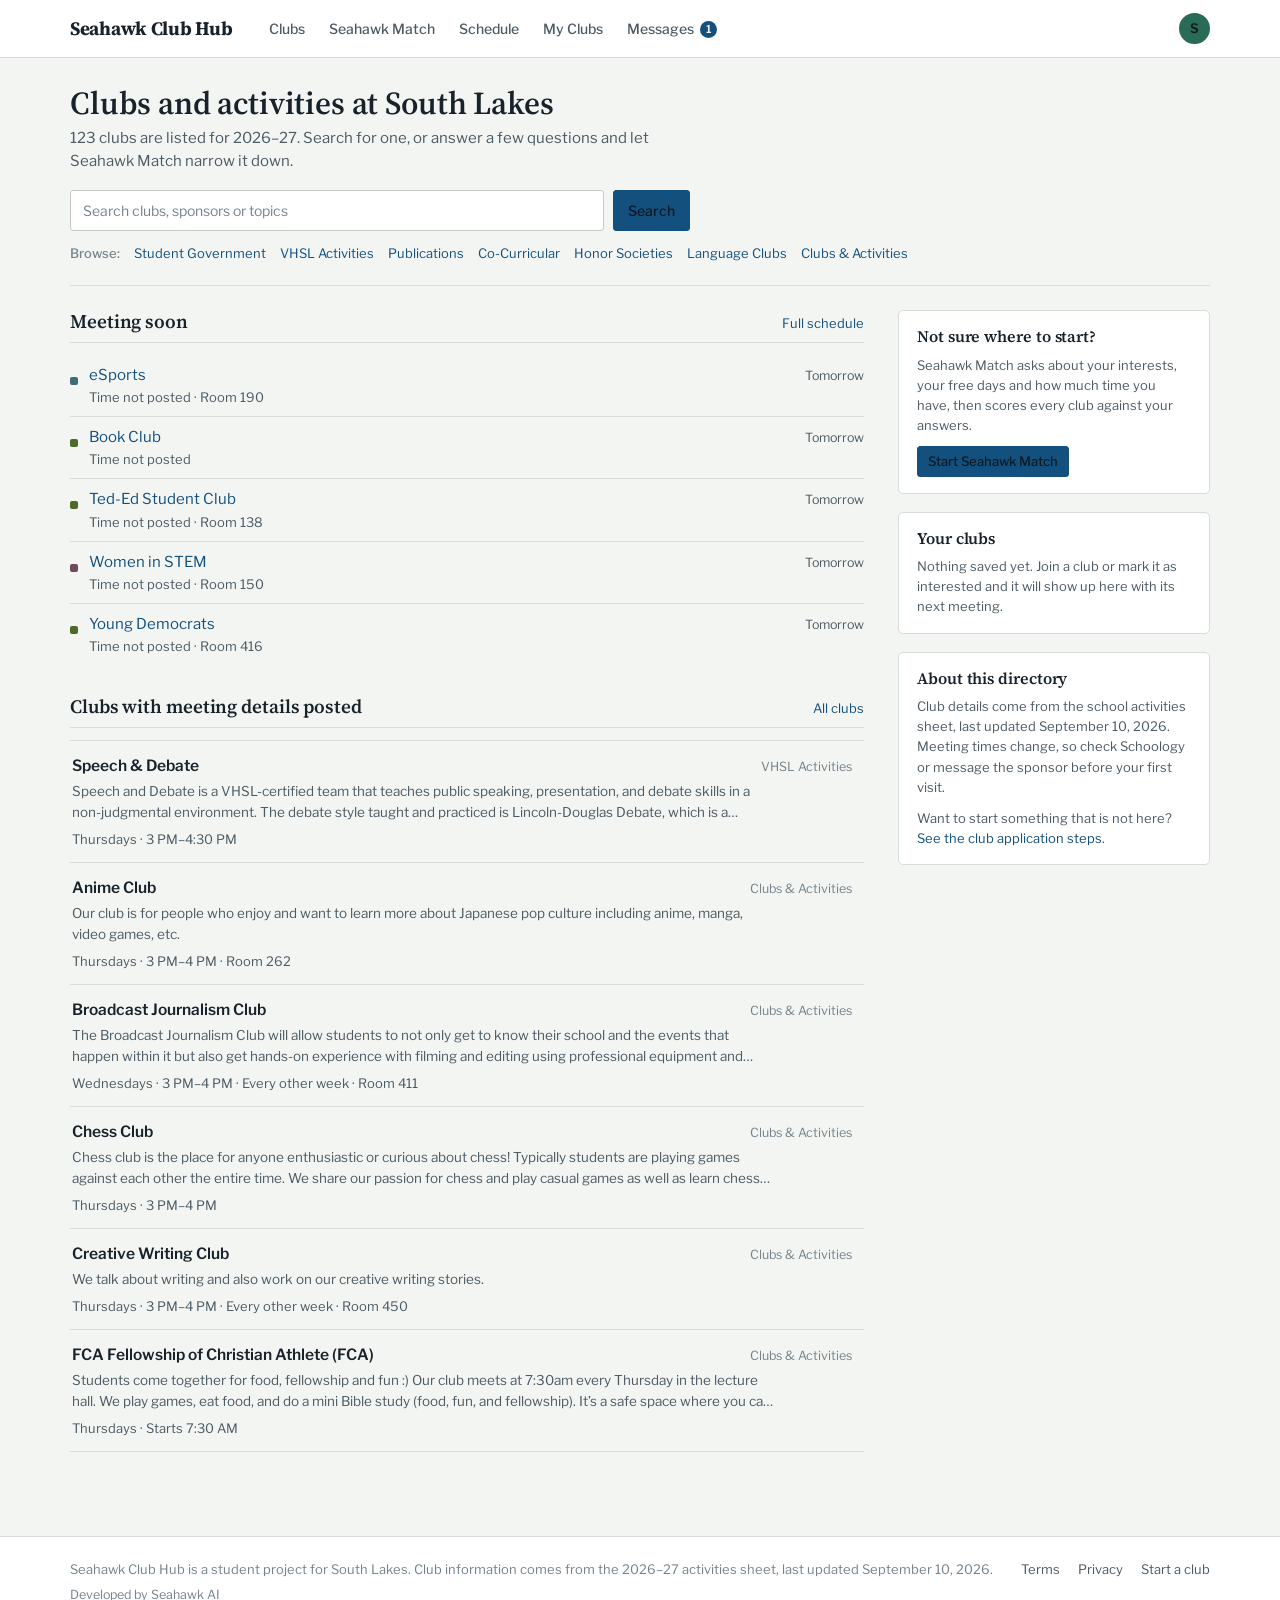
==== club-hub/index.html @ 9a2eec42 "Replace Club Hub with the new fully-functional artifact version Unlike the previous static preview, " ====
﻿<!DOCTYPE html>
<html lang="en">
<head>
<meta charset="utf-8">
<meta name="viewport" content="width=device-width, initial-scale=1, viewport-fit=cover">
<title>Seahawk Club Hub</title>
<link rel="preconnect" href="https://fonts.googleapis.com">
<link rel="preconnect" href="https://fonts.gstatic.com" crossorigin>
<link href="https://fonts.googleapis.com/css2?family=Libre+Franklin:wght@400;500;600;700&family=Source+Serif+4:opsz,wght@8..60,400;8..60,600;8..60,700&display=swap" rel="stylesheet">
<style>
:root{
  --paper:#F3F5F3; --panel:#FFFFFF; --panel-2:#E9EDEA; --panel-3:#DFE5E1;
  --line:#D6DCD8; --line-2:#C2CBC5;
  --ink:#17222B; --ink-2:#4B5A63; --ink-3:#74838B;
  --blue:#14507E; --blue-2:#0E3C5F; --blue-soft:#E2EBF3; --blue-line:#B7CCDE;
  --green:#2A6B57; --green-soft:#DFEBE5; --green-line:#B3CDC1;
  --warn:#8A5312; --warn-soft:#F3E8D8; --warn-line:#DFC9A6;
  --r-s:3px; --r-m:5px; --r-l:7px;
  --nav-h:57px;
  box-sizing:border-box;
  padding-top:env(safe-area-inset-top,0px);
  padding-bottom:env(safe-area-inset-bottom,0px);
  color-scheme:light;
}
@media (prefers-color-scheme:dark){
  :root:not([data-theme="light"]){
    --paper:#12181C; --panel:#1A2228; --panel-2:#222C33; --panel-3:#2B363E;
    --line:#2E3A42; --line-2:#3D4A53;
    --ink:#E6EBEA; --ink-2:#A9B6BC; --ink-3:#83919A;
    --blue:#7FB4DC; --blue-2:#A6CDEA; --blue-soft:#1B2C39; --blue-line:#2F4A5F;
    --green:#79C3A9; --green-soft:#172A25; --green-line:#2C4A41;
    --warn:#D9A961; --warn-soft:#2B2318; --warn-line:#4A3B26;
    color-scheme:dark;
  }
}
:root[data-theme="dark"]{
  --paper:#12181C; --panel:#1A2228; --panel-2:#222C33; --panel-3:#2B363E;
  --line:#2E3A42; --line-2:#3D4A53;
  --ink:#E6EBEA; --ink-2:#A9B6BC; --ink-3:#83919A;
  --blue:#7FB4DC; --blue-2:#A6CDEA; --blue-soft:#1B2C39; --blue-line:#2F4A5F;
  --green:#79C3A9; --green-soft:#172A25; --green-line:#2C4A41;
  --warn:#D9A961; --warn-soft:#2B2318; --warn-line:#4A3B26;
  color-scheme:dark;
}
*,*::before,*::after{box-sizing:inherit}
html{-webkit-text-size-adjust:100%;scroll-padding-top:calc(var(--nav-h) + env(safe-area-inset-top,0px) + 8px)}
body{
  margin:0;background:var(--paper);color:var(--ink);
  font-family:"Libre Franklin",-apple-system,BlinkMacSystemFont,"Segoe UI",Roboto,sans-serif;
  font-size:15px;line-height:1.55;-webkit-font-smoothing:antialiased;
}
h1,h2,h3,h4{font-family:"Source Serif 4",Georgia,"Times New Roman",serif;font-weight:600;margin:0;line-height:1.22;letter-spacing:-.005em}
h1{font-size:30px}h2{font-size:21px}h3{font-size:17px}
p{margin:0 0 .85em}
a{color:var(--blue);text-decoration:none}
a:hover{text-decoration:underline}
button{font:inherit;color:inherit}
:focus-visible{outline:2px solid var(--blue);outline-offset:2px;border-radius:2px}
@media (prefers-reduced-motion:reduce){*{animation:none!important;transition:none!important}}

/* ---------- chrome ---------- */
.topbar{position:sticky;top:env(safe-area-inset-top,0px);z-index:40;background:var(--panel);border-bottom:1px solid var(--line)}
.topbar-in{max-width:1180px;margin:0 auto;height:var(--nav-h);display:flex;align-items:center;gap:26px;padding:0 20px}
.wordmark{font-family:"Source Serif 4",Georgia,serif;font-weight:700;font-size:19px;color:var(--ink);letter-spacing:-.015em;white-space:nowrap}
.wordmark:hover{text-decoration:none}
.wordmark .h{color:var(--green)}
.mainnav{display:flex;gap:2px;flex:1}
.mainnav a{position:relative;padding:18px 11px 17px;font-size:14px;font-weight:500;color:var(--ink-2);border-bottom:2px solid transparent;margin-bottom:-1px}
.mainnav a:hover{color:var(--ink);text-decoration:none;background:var(--panel-2)}
.mainnav a.on{color:var(--ink);border-bottom-color:var(--blue);font-weight:600}
.nav-badge{display:inline-block;min-width:17px;height:17px;padding:0 4px;margin-left:6px;border-radius:9px;background:var(--blue);color:#fff;font-size:11px;font-weight:600;line-height:17px;text-align:center;vertical-align:1px}
:root[data-theme="dark"] .nav-badge,html:not([data-theme="light"]) .nav-badge{color:var(--paper)}
.avatar{width:31px;height:31px;border-radius:50%;background:var(--green);color:#fff;border:0;display:grid;place-items:center;font-size:13px;font-weight:600;cursor:pointer;flex:none}
:root[data-theme="dark"] .avatar,html:not([data-theme="light"]) .avatar{color:#0F1A16}
.acct{position:relative}
.menu{position:absolute;right:0;top:40px;width:232px;background:var(--panel);border:1px solid var(--line-2);border-radius:var(--r-l);box-shadow:0 8px 24px rgba(10,20,28,.16);padding:6px;z-index:50}
.menu h4{font-family:inherit;font-size:12px;font-weight:600;color:var(--ink-3);padding:8px 10px 4px;margin:0}
.menu button,.menu a{display:block;width:100%;text-align:left;padding:7px 10px;border:0;background:none;font-size:14px;border-radius:var(--r-s);cursor:pointer;color:var(--ink)}
.menu button:hover,.menu a:hover{background:var(--panel-2);text-decoration:none}
.menu input{width:100%;padding:6px 8px;margin:2px 0 6px;border:1px solid var(--line-2);border-radius:var(--r-s);background:var(--paper);color:var(--ink);font-size:14px}
.menu hr{border:0;border-top:1px solid var(--line);margin:6px 0}
.botnav{display:none}

.wrap{max-width:1180px;margin:0 auto;padding:26px 20px 64px}
.narrow{max-width:760px}

/* ---------- generic ---------- */
.muted{color:var(--ink-2)}
.dim{color:var(--ink-3)}
.small{font-size:13px}
.xs{font-size:12px}
.row-between{display:flex;align-items:center;justify-content:space-between;gap:16px;flex-wrap:wrap}
.stack>*+*{margin-top:var(--gap,14px)}
.sec-head{display:flex;align-items:baseline;justify-content:space-between;gap:14px;margin-bottom:12px;padding-bottom:8px;border-bottom:1px solid var(--line)}
.sec-head h2{font-size:19px}
.panel{background:var(--panel);border:1px solid var(--line);border-radius:var(--r-m)}
.pad{padding:16px 18px}
.crumb{font-size:13px;color:var(--ink-2);margin-bottom:10px;display:inline-block}

.btn{display:inline-flex;align-items:center;gap:7px;padding:7px 14px;border-radius:var(--r-s);border:1px solid var(--line-2);background:var(--panel);color:var(--ink);font-size:14px;font-weight:500;cursor:pointer;transition:background .12s,border-color .12s;white-space:nowrap}
.btn:hover{background:var(--panel-2);text-decoration:none}
.btn-pri{background:var(--blue);border-color:var(--blue);color:#fff}
.btn-pri:hover{background:var(--blue-2);border-color:var(--blue-2)}
:root[data-theme="dark"] .btn-pri,html:not([data-theme="light"]) .btn-pri{color:#0C1A24}
.btn-on{background:var(--green-soft);border-color:var(--green-line);color:var(--green)}
.btn-on:hover{background:var(--green-soft);border-color:var(--green)}
.btn-sm{padding:4px 10px;font-size:13px}
.btn[disabled]{opacity:.55;cursor:default}
.linkbtn{background:none;border:0;padding:0;color:var(--blue);cursor:pointer;font-size:14px}
.linkbtn:hover{text-decoration:underline}

.chip{display:inline-block;padding:2px 8px;border-radius:var(--r-s);font-size:12px;font-weight:500;background:var(--panel-2);color:var(--ink-2);border:1px solid transparent;white-space:nowrap}
.chip-blue{background:var(--blue-soft);color:var(--blue);border-color:var(--blue-line)}
.chip-green{background:var(--green-soft);color:var(--green);border-color:var(--green-line)}
.chip-warn{background:var(--warn-soft);color:var(--warn);border-color:var(--warn-line)}
.meta{font-size:13px;color:var(--ink-2)}
.meta span+span::before{content:"•";margin:0 7px;color:var(--ink-3)}

.field{width:100%;padding:9px 12px;border:1px solid var(--line-2);border-radius:var(--r-s);background:var(--panel);color:var(--ink);font:inherit;font-size:14px}
.field::placeholder{color:var(--ink-3)}
.field:focus{outline:2px solid var(--blue);outline-offset:-1px;border-color:var(--blue)}

/* ---------- home ---------- */
.intro{border-bottom:1px solid var(--line);padding-bottom:22px;margin-bottom:24px}
.intro h1{font-size:32px;margin-bottom:4px}
.intro .lede{color:var(--ink-2);max-width:60ch;margin-bottom:16px}
.searchrow{display:flex;gap:9px;max-width:620px}
.searchrow .field{flex:1}
.quicklinks{margin-top:12px;font-size:13px;color:var(--ink-3);display:flex;flex-wrap:wrap;gap:0 14px;align-items:baseline}
.quicklinks b{font-weight:500;color:var(--ink-3)}
.cols{display:grid;grid-template-columns:minmax(0,1fr) 312px;gap:34px;align-items:start}
.aside{display:flex;flex-direction:column;gap:18px}
.aside .panel h3{font-size:16px;margin-bottom:8px}

/* ---------- club rows ---------- */
.clublist{border-top:1px solid var(--line)}
.clubrow{display:block;padding:13px 12px 13px 2px;border-bottom:1px solid var(--line);color:inherit;position:relative}
.clubrow:hover{background:var(--panel);text-decoration:none}
.clubrow-top{display:flex;align-items:baseline;gap:10px;justify-content:space-between}
.clubrow-name{font-weight:600;font-size:15.5px;color:var(--ink)}
.clubrow:hover .clubrow-name{color:var(--blue)}
.clubrow-sum{font-size:13.5px;color:var(--ink-2);margin:3px 0 6px;display:-webkit-box;-webkit-line-clamp:2;-webkit-box-orient:vertical;overflow:hidden;max-width:78ch}
.clubrow-foot{display:flex;align-items:center;gap:10px;justify-content:space-between;flex-wrap:wrap}
.rowact{display:flex;gap:6px;flex:none}
.tagline{font-size:12.5px;color:var(--ink-3)}

/* ---------- directory ---------- */
.dircols{display:grid;grid-template-columns:228px minmax(0,1fr);gap:34px;align-items:start}
.filters{position:sticky;top:calc(var(--nav-h) + env(safe-area-inset-top,0px) + 18px)}
.fgroup{border-bottom:1px solid var(--line);padding:13px 0}
.fgroup:first-child{padding-top:0}
.fgroup h4{font-family:inherit;font-size:12.5px;font-weight:600;color:var(--ink);margin:0 0 8px}
.fopt{display:flex;align-items:flex-start;gap:8px;font-size:13.5px;color:var(--ink-2);padding:2.5px 0;cursor:pointer}
.fopt input{margin:4px 0 0;accent-color:var(--blue);flex:none}
.fopt:hover{color:var(--ink)}
.fopt .n{margin-left:auto;color:var(--ink-3);font-size:12px;font-variant-numeric:tabular-nums}
.resbar{display:flex;align-items:center;justify-content:space-between;gap:14px;padding-bottom:10px;flex-wrap:wrap}
select.field{padding:6px 8px;width:auto}

/* ---------- skeleton ---------- */
.sk{background:var(--panel-2);border-radius:var(--r-s);animation:pulse 1.25s ease-in-out infinite}
@keyframes pulse{0%,100%{opacity:1}50%{opacity:.55}}
.skrow{padding:13px 2px;border-bottom:1px solid var(--line)}
.skrow .sk+.sk{margin-top:7px}

/* ---------- detail ---------- */
.detail-head{border-bottom:1px solid var(--line);padding-bottom:18px;margin-bottom:22px}
.detail-head .rule{height:3px;width:46px;border-radius:2px;margin-bottom:12px}
.detail-head h1{font-size:28px;margin-bottom:6px;max-width:26ch}
.actions{display:flex;gap:8px;margin-top:14px;flex-wrap:wrap}
.factlist{font-size:13.5px}
.factlist dt{font-weight:600;color:var(--ink-3);font-size:12px;margin-top:12px}
.factlist dt:first-child{margin-top:0}
.factlist dd{margin:2px 0 0;color:var(--ink)}
.people{list-style:none;padding:0;margin:0;font-size:13.5px}
.people li{padding:5px 0;border-bottom:1px solid var(--line)}
.people li:last-child{border-bottom:0}

/* ---------- schedule ---------- */
.sched-band{margin-top:26px}
.band-head{display:flex;align-items:baseline;justify-content:space-between;gap:14px;border:1px solid var(--line);border-bottom:0;border-radius:var(--r-m) var(--r-m) 0 0;background:var(--panel-2);padding:9px 14px}
.band-head h2{font-size:16px}
.weekgrid{display:grid;grid-template-columns:repeat(5,minmax(0,1fr));border:1px solid var(--line);border-radius:0 0 var(--r-m) var(--r-m);background:var(--panel);overflow:hidden}
.daycol{border-left:1px solid var(--line);padding:11px 11px 14px;min-width:0}
.daycol:first-child{border-left:0}
.daycol h4{font-family:inherit;font-size:12px;font-weight:600;color:var(--ink-3);margin:0 0 9px;display:flex;justify-content:space-between;gap:8px}
.daycol h4 .n{font-variant-numeric:tabular-nums}
.evt{display:block;width:100%;text-align:left;border:1px solid var(--line);border-radius:var(--r-s);background:var(--paper);padding:8px 9px;margin-bottom:7px;cursor:pointer;transition:background .12s,border-color .12s}
.evt:hover{background:var(--panel-2);border-color:var(--line-2)}
.evt .nm{display:block;font-size:13px;font-weight:600;line-height:1.32;margin-bottom:3px;overflow-wrap:break-word;color:var(--ink)}
.evt .nm .dot{display:inline-block;position:relative;top:0;margin-right:6px}
.evt .tm{display:block;font-size:12px;color:var(--ink-2);font-variant-numeric:tabular-nums}
.evt .rm{display:block;font-size:12px;color:var(--ink-3)}
.evt.mine{background:var(--blue-soft);border-color:var(--blue-line)}
.evt.clash{border-color:var(--warn-line)}
.evt .warnk{display:block;color:var(--warn);margin-top:4px}
.evt.flat{background:none;border-style:dashed}
.untimed{margin-top:12px;border-top:1px solid var(--line);padding-top:10px}
.untimed h5{font-family:inherit;font-size:11px;font-weight:600;color:var(--ink-3);margin:0 0 7px}
.bandempty{border:1px solid var(--line);border-top:0;border-radius:0 0 var(--r-m) var(--r-m);background:var(--panel);padding:18px 14px;font-size:13px;color:var(--ink-3)}
.seg{display:inline-flex;border:1px solid var(--line-2);border-radius:var(--r-s);overflow:hidden}
.seg button{padding:5px 13px;border:0;background:var(--panel);font-size:13.5px;cursor:pointer;border-left:1px solid var(--line-2);white-space:nowrap}
.seg button:first-child{border-left:0}
.seg button.on{background:var(--blue);color:#fff;font-weight:500}
:root[data-theme="dark"] .seg button.on,html:not([data-theme="light"]) .seg button.on{color:#0C1A24}
.segn{margin-left:6px;font-variant-numeric:tabular-nums;opacity:.72}

/* ---------- match ---------- */
.q{border-bottom:1px solid var(--line);padding:20px 0}
.q:first-of-type{padding-top:6px}
.q legend,.q .qh{font-size:16px;font-weight:600;font-family:"Source Serif 4",Georgia,serif;margin-bottom:3px;padding:0}
.q .qs{font-size:13px;color:var(--ink-3);margin-bottom:11px}
.opts{display:flex;flex-wrap:wrap;gap:7px}
.opt{display:inline-flex;align-items:center;gap:7px;padding:6px 12px;border:1px solid var(--line-2);border-radius:var(--r-s);background:var(--panel);font-size:13.5px;cursor:pointer;transition:background .12s,border-color .12s}
.opt:hover{border-color:var(--line-2);background:var(--panel-2)}
.opt input{position:absolute;opacity:0;width:0;height:0}
.opt:focus-within{outline:2px solid var(--blue);outline-offset:2px}
.opt.on{background:var(--blue-soft);border-color:var(--blue);color:var(--blue);font-weight:500}
.scorebig{font-family:"Source Serif 4",Georgia,serif;font-size:27px;font-weight:700;font-variant-numeric:tabular-nums;line-height:1}
.bars{display:grid;grid-template-columns:auto 1fr auto;gap:5px 11px;align-items:center;font-size:12.5px;margin-top:10px}
.bar{height:6px;background:var(--panel-2);border-radius:3px;overflow:hidden}
.bar i{display:block;height:100%;background:var(--blue);border-radius:3px}
.bars .v{font-variant-numeric:tabular-nums;color:var(--ink-2);font-size:12px}
.mres{border-bottom:1px solid var(--line);padding:15px 2px}
.mres-top{display:flex;gap:16px;align-items:flex-start;justify-content:space-between}
.why{list-style:none;margin:0;padding:0;font-size:13px;color:var(--ink-2);max-width:60ch}
.why li{padding-left:14px;position:relative;margin-bottom:2px;line-height:1.45}
.why li::before{content:"";position:absolute;left:2px;top:8px;width:5px;height:5px;border-radius:50%;background:var(--green)}
.why li.con{color:var(--ink-3)}
.why li.con::before{background:var(--warn);border-radius:1px}
.progressbar{height:5px;background:var(--panel-2);border-radius:3px;overflow:hidden;max-width:320px}
.progressbar i{display:block;height:100%;background:var(--blue);transition:width .25s linear}

/* ---------- messages ---------- */
.msgcols{display:grid;grid-template-columns:288px minmax(0,1fr);border:1px solid var(--line);border-radius:var(--r-m);overflow:hidden;background:var(--panel);height:min(640px,calc(100vh - 220px));min-height:420px}
.threads{border-right:1px solid var(--line);overflow-y:auto;background:var(--paper)}
.thread{display:block;width:100%;text-align:left;padding:11px 14px;border:0;border-bottom:1px solid var(--line);background:none;cursor:pointer}
.thread:hover{background:var(--panel-2)}
.thread.on{background:var(--panel);box-shadow:inset 3px 0 0 var(--blue)}
.thread-top{display:flex;justify-content:space-between;gap:8px;align-items:baseline}
.thread-name{font-weight:600;font-size:14px;overflow:hidden;text-overflow:ellipsis;white-space:nowrap}
.thread.unread .thread-name::after{content:"";display:inline-block;width:7px;height:7px;border-radius:50%;background:var(--blue);margin-left:7px;vertical-align:1px}
.thread-prev{font-size:12.5px;color:var(--ink-3);overflow:hidden;text-overflow:ellipsis;white-space:nowrap;margin-top:1px}
.convo{display:flex;flex-direction:column;min-width:0}
.convo-head{padding:11px 16px;border-bottom:1px solid var(--line);display:flex;justify-content:space-between;align-items:center;gap:12px}
.bubbles{flex:1;overflow-y:auto;padding:18px 16px;display:flex;flex-direction:column;gap:12px;background:var(--paper)}
.bub{max-width:min(78%,52ch);font-size:14px}
.bub .who{font-size:11.5px;color:var(--ink-3);margin-bottom:3px}
.bub .txt{padding:9px 12px;border-radius:var(--r-m);background:var(--panel);border:1px solid var(--line)}
.bub.me{align-self:flex-end}
.bub.me .who{text-align:right}
.bub.me .txt{background:var(--blue-soft);border-color:var(--blue-line)}
.composer{border-top:1px solid var(--line);padding:11px 14px;display:flex;gap:9px;align-items:flex-end;background:var(--panel)}
.composer textarea{flex:1;resize:none;min-height:38px;max-height:120px;padding:9px 11px;border:1px solid var(--line-2);border-radius:var(--r-s);background:var(--paper);color:var(--ink);font:inherit;font-size:14px}
.notice{background:var(--warn-soft);border:1px solid var(--warn-line);color:var(--warn);border-radius:var(--r-s);padding:8px 11px;font-size:12.5px}

/* ---------- dashboard ---------- */
.upnext{list-style:none;margin:0;padding:0}
.upnext li{display:flex;gap:11px;align-items:baseline;padding:9px 0;border-bottom:1px solid var(--line)}
.upnext li:last-child{border-bottom:0}
.dot{width:8px;height:8px;border-radius:2px;flex:none;position:relative;top:5px}
.when{font-size:12.5px;color:var(--ink-2);font-variant-numeric:tabular-nums;white-space:nowrap;margin-left:auto}
.empty{border:1px dashed var(--line-2);border-radius:var(--r-m);padding:26px 22px;text-align:left;color:var(--ink-2);font-size:14px;background:var(--panel)}
.empty h3{margin-bottom:5px;color:var(--ink)}

/* ---------- legal ---------- */
.legal h2{font-size:18px;margin:26px 0 7px}
.legal h1+p{color:var(--ink-2)}
.legal ul{padding-left:20px}
.legal li{margin-bottom:5px}

/* ---------- footer ---------- */
.foot{border-top:1px solid var(--line);background:var(--panel);margin-top:20px}
.foot-in{max-width:1180px;margin:0 auto;padding:22px 20px 34px;display:flex;justify-content:space-between;gap:22px;flex-wrap:wrap;font-size:13px;color:var(--ink-3)}
.foot a{color:var(--ink-2)}
.foot nav{display:flex;gap:18px}
.credit{margin-top:6px;color:var(--ink-3);font-size:12.5px}

/* ---------- dialog ---------- */
dialog{border:1px solid var(--line-2);border-radius:var(--r-l);padding:0;background:var(--panel);color:var(--ink);max-width:460px;width:calc(100% - 32px);box-shadow:0 14px 40px rgba(10,20,28,.24)}
dialog::backdrop{background:rgba(12,20,26,.4)}
.dlg-head{padding:16px 18px 0}
.dlg-body{padding:10px 18px 0;font-size:14px}
.dlg-foot{padding:16px 18px;display:flex;justify-content:flex-end;gap:8px}

@media (max-width:900px){
  .cols,.dircols{grid-template-columns:minmax(0,1fr);gap:26px}
  .filters{position:static}
  .msgcols{grid-template-columns:minmax(0,1fr);height:auto}
  .threads{max-height:none;border-right:0;border-bottom:1px solid var(--line)}
  .msgcols.viewing .threads{display:none}
  .msgcols:not(.viewing) .convo{display:none}
  .bubbles{min-height:300px}
  .daylists{grid-template-columns:repeat(2,1fr)}
  .daylists>div:nth-child(odd){border-left:0}
  .daylists>div{border-top:1px solid var(--line)}
}
@media (max-width:720px){
  .mainnav{display:none}
  .topbar-in{justify-content:space-between;gap:12px}
  .botnav{display:flex;position:fixed;left:0;right:0;bottom:0;z-index:45;background:var(--panel);border-top:1px solid var(--line);padding-bottom:env(safe-area-inset-bottom,0px)}
  .botnav a{flex:1;text-align:center;padding:9px 2px 10px;font-size:11px;font-weight:500;color:var(--ink-3);border-top:2px solid transparent;margin-top:-1px}
  .botnav a.on{color:var(--blue);border-top-color:var(--blue);font-weight:600}
  .botnav a:hover{text-decoration:none}
  body{padding-bottom:58px}
  .wrap{padding:20px 16px 40px}
  h1,.intro h1{font-size:25px}
  .clubrow-sum{-webkit-line-clamp:3}
  .daylists{grid-template-columns:1fr}
  .daylists>div{border-left:0}
}
@media (max-width:1000px){
  .weekgrid{grid-template-columns:repeat(2,minmax(0,1fr))}
  .daycol{border-top:1px solid var(--line)}
  .daycol:nth-child(odd){border-left:0}
  .daycol:first-child,.daycol:nth-child(2){border-top:0}
}
@media (max-width:640px){
  .weekgrid{grid-template-columns:minmax(0,1fr)}
  .daycol{border-left:0;border-top:1px solid var(--line)}
  .daycol:first-child{border-top:0}
  .mres-top{flex-direction:column;gap:10px}
  .mres-top>div:last-child{width:100%!important;text-align:left!important}
  .bars{max-width:340px}
}
</style>
</head>
<body>
<header class="topbar">
  <div class="topbar-in">
    <a class="wordmark" href="#/">Seahawk Club Hub</a>
    <nav class="mainnav" id="mainnav"></nav>
    <div class="acct">
      <button class="avatar" id="avatarBtn" aria-haspopup="true" aria-expanded="false" aria-label="Account menu">S</button>
      <div class="menu" id="acctMenu" hidden></div>
    </div>
  </div>
</header>

<main id="view" class="wrap" tabindex="-1"></main>

<footer class="foot">
  <div class="foot-in">
    <div>
      Seahawk Club Hub is a student project for South Lakes. Club information comes from the
      2026&ndash;27 activities sheet, last updated September 10, 2026.
      <div class="credit">Developed by Seahawk AI</div>
    </div>
    <nav>
      <a href="#/terms">Terms</a>
      <a href="#/privacy">Privacy</a>
      <a href="https://southlakeshs.fcps.edu/student-life-activities/clubs-activities-honor-societies" target="_blank" rel="noopener">Start a club</a>
    </nav>
  </div>
</footer>

<nav class="botnav" id="botnav"></nav>

<dialog id="dlg">
  <div class="dlg-head"><h3 id="dlgTitle"></h3></div>
  <div class="dlg-body" id="dlgBody"></div>
  <div class="dlg-foot"><button class="btn" id="dlgClose">Close</button></div>
</dialog>

<script>
"use strict";
const CLUBS = [{"name":"Student Government Association","category":"Student Government","summary":"The SGA strives to encourage school spirit, give students a representative voice, serve as ambassadors to their school and community, and develop strong student leaders. Must be elected","sponsors":[{"name":"Catherine McDermott","email_b64":"Q2htY2Rlcm1vdHRAZmNwcy5lZHU="},{"name":"Mackenzie Schmidt","email_b64":"bXNzY2htaWR0QGZjcHMuZWR1"}],"leaders":["Executive Committee: Anya Crevits, Elena Catto, Kinsey Versosky, Noah McInerney, Eva Collingham, Erica Ocansey, Kassidy Arnold"],"meeting":{"room":"216","raw":"Room 216 Room 416","days":[],"start":null,"end":null,"freq":null},"status":"active","tags":["leadership"],"commitment":"unknown","when":"unscheduled","selective":true,"acts":["leadership","teamwork","discussion"],"learn":["leadership"]},{"name":"Student Advisory Council (SAC)","category":"Student Government","summary":"SAC is comprised of 4 student delegates and up to 2 alternate delegates. These students attend monthly meetings at various high schools around the county to discuss school topics with other delegates and the superintendent. School topics that are discussed include budget, lunches, use of technology, online resources, the environment, and more. Must apply and be selected. Application process begins in May","sponsors":[{"name":"Kathy Luongo"}],"leaders":["Delegates: Mena Yacob Isabella Zermeno Luisana Moncado Natali Santillan Arana Alternate: Shea Smith Olivia Yang"],"meeting":{"freq":"Twice a month","raw":"Delegates meet twice a month (monthly SAC meeting during school hours and once with the sponsor to review the SAC meeting)","days":[],"start":null,"end":null,"room":null},"status":"active","tags":["leadership","civics"],"commitment":"twicemonth","when":"unscheduled","selective":true,"acts":["discussion","leadership"],"learn":["leadership"]},{"name":"Class of 2027, Seniors","category":"Student Government","summary":"Class council for the Class of 2027","sponsors":[{"name":"Andrea Kasey","email_b64":"YWthc2V5QGZjcHMuZWR1"},{"name":"Tiffany Welborn","email_b64":"dGx3ZWxib3JuQGZjcHMuZWR1"}],"leaders":["Ava-Grace Satterfield Isabella Zermeno Katie Bagley Jasmine Butcher Vivian Pham"],"meeting":{"days":["Thu"],"room":"294","freq":"Monthly","raw":"Room 294 monthly on Thursdays","start":null,"end":null},"status":"active","tags":["leadership"],"commitment":"monthly","when":"unscheduled","selective":false,"acts":["leadership","teamwork"],"learn":[]},{"name":"Class of 2028, Juniors","category":"Student Government","summary":"Class council for the Class of 2028","sponsors":[{"name":"Marianne Bishara","email_b64":"bWJpc2hhcmFAZmNwcy5lZHU="},{"name":"Michael Gueltig","email_b64":"bWxndWVsdGlnQGZjcHMuZWR1"}],"leaders":["Nandini Patankar Chloe Or-Paz Afra Annan Abentee Faye McHugh Jabili Garimella"],"meeting":{"days":[],"raw":"","start":null,"end":null,"room":null,"freq":null},"status":"active","tags":["leadership"],"commitment":"unknown","when":"unscheduled","selective":false,"acts":["leadership","teamwork"],"learn":[]},{"name":"Class of 2029, Sophomores","category":"Student Government","summary":"Class council for the Class of 2029","sponsors":[{"name":"Meghan Baumann","email_b64":"bXJiYXVtYW5uQGZjcHMuZWR1"},{"name":"Michelle Siraj","email_b64":"bWRzaXJhakBmY3BzLmVkdQ=="}],"leaders":["Leala Chung Olivia Damyanidis Setareh Trapp Virginia Marin Hoffman Nahom Henok"],"meeting":{"room":"420","freq":"Monthly","raw":"Room 420 monthly (still TBD on day of the week)","days":[],"start":null,"end":null},"status":"active","tags":["leadership"],"commitment":"monthly","when":"unscheduled","selective":false,"acts":["leadership","teamwork"],"learn":[]},{"name":"Class of 2030, Freshmen","category":"Student Government","summary":"Class council for the Class of 2030","sponsors":[{"name":"Jill Pellerin","email_b64":"amVwZWxsZXJpbkBmY3BzLmVkdQ=="},{"name":"Dawn Garcia","email_b64":"ZG1nYXJjaWFAZmNwcy5lZHU="}],"leaders":[],"meeting":{"days":[],"raw":"","start":null,"end":null,"room":null,"freq":null},"status":"active","tags":["leadership"],"commitment":"unknown","when":"unscheduled","selective":false,"acts":["leadership","teamwork"],"learn":[]},{"name":"Scholastic Bowl/It’s Academic","category":"VHSL Activities","summary":"Scholastic Bowl is a VHSL academic team. We answer trivia questions about a wide range of subjects including geography, math, science, history, and literature. We participate in tournaments and scrimmages where we play against other schools. We also appear on the local TV show \"It's Academic\" on WETA.","sponsors":[{"name":"Kristina Connor Michael Peluso"}],"leaders":["Isla Nicolaidis Iona Bendernagel"],"meeting":{"freq":"Weekly","raw":"Practice once a week - have not yet determined which day","days":[],"start":null,"end":null,"room":null},"status":"active","tags":["academic","competition"],"commitment":"weekly","when":"unscheduled","selective":false,"acts":["competition","teamwork"],"learn":[]},{"name":"Speech & Debate","category":"VHSL Activities","summary":"Speech and Debate is a VHSL-certified team that teaches public speaking, presentation, and debate skills in a non-judgmental environment. The debate style taught and practiced is Lincoln-Douglas Debate, which is a values-based debate style for individuals. A plethora of speech styles are taught, including impromptu and original oratory. There is the option of competing in a type of speech, debate, or both through the National Speech and Debate Association. The club is for anyone who is interested in enhancing one or more of these skills, and people can come as much or as little as they'd like.","sponsors":[{"name":"Matthew Wolfson","email_b64":"bXdvbGZzb25AZmNwcy5lZHU="},{"name":"Mackenzie Schmidt","email_b64":"bXNzY2htaWR0QGZjcHMuZWR1"}],"leaders":["Alden Walcott Madison Tippett"],"meeting":{"days":["Thu"],"start":900,"end":990,"freq":"Weekly","raw":"The club meets in the Library from 3pm-4:30pm on Thursdays.","room":null},"status":"active","tags":["debate","competition"],"commitment":"weekly","when":"after","selective":false,"acts":["speaking","competition","discussion"],"learn":["speaking"]},{"name":"Robotics","category":"VHSL Activities","summary":"This is a competition-based club. Most of the work is towards the FTC competition during late Fall and early Winter. We have several groups and welcome a wide variety of students with skills such as media, art, finance, photography, programming, and building. After the competition season, we do fun outreach projects.","sponsors":[],"leaders":[],"meeting":{"days":["Thu","Fri"],"start":905,"end":1020,"room":"150","raw":"Thursday and Friday in Room 150 after school 3:05-5. During the season,we may have additional meetings.","freq":null},"status":"needs-sponsor","tags":["stem","competition"],"commitment":"multi","when":"after","selective":false,"acts":["building","competition","teamwork"],"learn":["engineering","coding","media","teamwork"]},{"name":"eSports","category":"VHSL Activities","summary":"Esports is a VHSL-certified team that competes in the local league as well as tournaments. Students play the sports (League of Legends, Rocket League, Mario Kart 8 Deluxe & Smash Ultimate) on a VHSL-approved system called PlayVS, an official platform for amateur esports competitions. PlayVS has specific rules of conduct, including being respectful to players, coaches, and league officials, using appropriate language, and playing with integrity.","sponsors":[{"name":"Kelsey Lu-Fleming","email_b64":"a3NsdWZsZW1pbmdAZmNwcy5lZHU="},{"name":"Mike Ravenscroft","email_b64":"bWRyYXZlbnNjcm9mQGZjcHMuZWR1"},{"name":"Jack Lucibello","email_b64":"amx1Y2liZWxsb0BmY3BzLmVkdQ=="}],"leaders":["Fall & Spring Competition Liam West Connor Blair Fall Competition Peter Lee James Phillips Milo Kappatos Spring Competition Caleb Das"],"meeting":{"days":["Mon","Tue","Wed","Thu"],"room":"190","freq":"Weekly","raw":"Monday, Tuesday, Wednesday, and Thursday in Room 190 SLHS eSports Website {https://sites.google.com/view/slhsesports/home} Season dependent, see website.","start":null,"end":null},"web":"https://sites.google.com/view/slhsesports/home","status":"active","tags":["recreation","competition"],"commitment":"multi","when":"unscheduled","selective":false,"acts":["competition","teamwork"],"learn":["teamwork"]},{"name":"Newspaper- The Sentinel","category":"Publications","summary":"To document and report on student life and activities throughout the year and to inform and entertain the South Lakes School and Community.","sponsors":[{"name":"Lisa Trigiano","email_b64":"bG10cmlnaWFub0BmY3BzLmVkdQ=="}],"leaders":[],"meeting":{"room":"400","raw":"Room 400","days":[],"start":null,"end":null,"freq":null},"status":"active","tags":["media"],"commitment":"unknown","when":"unscheduled","selective":false,"acts":["creative","teamwork"],"learn":["writing","media"]},{"name":"Yearbook- Freebird","category":"Publications","summary":"To document student life and activities throughout the year and to inform and entertain the South Lakes School and Community. For students enrolled in the class","sponsors":[{"name":"Mackenzie Schmidt","email_b64":"bXNzY2htaWR0QGZjcHMuZWR1"},{"name":"Jill Pellerin","email_b64":"amVwZWxsZXJpbkBmY3BzLmVkdQ=="}],"leaders":["Phoebe Painter Raven Torres"],"meeting":{"room":"416","raw":"Room 416/415","days":[],"start":null,"end":null,"freq":null},"status":"active","tags":["media"],"commitment":"unknown","when":"unscheduled","selective":true,"acts":["creative","teamwork"],"learn":["media","writing"]},{"name":"Literary Magazine- Portfolio","category":"Publications","summary":"PUBLICATIONS - LIT MAGAZINE Please see sponsor for details","sponsors":[{"name":"Mackenzie Schmidt","email_b64":"bXNzY2htaWR0QGZjcHMuZWR1"}],"leaders":["Yolanda Marie Goyone"],"meeting":{"room":"416","raw":"Room 416","days":[],"start":null,"end":null,"freq":null},"status":"active","tags":["media"],"commitment":"unknown","when":"unscheduled","selective":false,"acts":["creative"],"learn":["writing"]},{"name":"DECA","category":"Co-Curricular","summary":"DECA is an international association that prepares emerging leaders and entrepreneurs to be career and college ready in the areas of marketing, finance, hospitality, and management.","sponsors":[{"name":"Jen Dixon","email_b64":"amVkaXhvbjJAZmNwcy5lZHU="},{"name":"Alena Andrews","email_b64":"YWthbmRyZXdzQGZjcHMuZWR1"}],"leaders":[],"meeting":{"days":["Wed"],"room":"463","freq":"Monthly","raw":"Room 463 Once a month on a determined Wednesday","start":null,"end":null},"status":"active","tags":["business","career","leadership"],"commitment":"monthly","when":"unscheduled","selective":false,"acts":["leadership"],"learn":["business","finance","leadership"]},{"name":"FBLA","category":"Co-Curricular","summary":"FBLA is the largest and oldest business student organization in the world. FBLA provides the opportunity to network and socialize with students and professionals within the state, nationally, and internationally. Competitions are held in a variety of academic conferences having over 75 different events from such as: Job interview, cyber security, Database Design & Applications, Management Decision Makin. Public Speaking, Network Design, Accounting, Business Law, and many more!! students should be in a Business or EPF class or have previously been a member of FBLA","sponsors":[{"name":"Kris King","email_b64":"a2tpbmdAZmNwcy5lZHU="}],"leaders":[],"meeting":{"days":[],"raw":"","start":null,"end":null,"room":null,"freq":null},"status":"active","tags":["business","career","competition"],"commitment":"unknown","when":"unscheduled","selective":false,"acts":["competition","social"],"learn":["business"]},{"name":"Indoor Color Guard","category":"Co-Curricular","summary":"Visual ensemble that includes dance, flag and weapons work. No experience is required. Members perform choreographed routines in the AIA indoor competitions circuit February-March. Season runs late November through First weekend in April.","sponsors":[{"name":"Grayson Fore","email_b64":"R2ZvcmVAZmNwcy5lZHU="},{"name":"Caroline Ramirez","email_b64":"Y2dyYW1pcmV6bmF2QGZjcHMuZWR1"}],"leaders":["Student Leaders Captain and Co-Captain will be selected at auditions in November/December."],"meeting":{"days":["Tue","Thu","Sat"],"room":"360","freq":"2-3x per week","raw":"Room #360. Guard meets 2 to 3 times a week. Rehearsals are typically Tuesday/Thursday/Saturday.","start":null,"end":null},"status":"active","tags":["arts","competition"],"commitment":"multi","when":"unscheduled","selective":false,"acts":["performance","competition","teamwork"],"learn":["music"]},{"name":"Indoor Percussion","category":"Co-Curricular","summary":"Indoor percussion includes percussion, piano, bass, guitar musicians who perform a 5 minute show. Groups competes in the AIA indoor circuit. Season runs November through beginning of April. Ability to read music or tab is plus.","sponsors":[{"name":"Grayson Fore","email_b64":"R2ZvcmVAZmNwcy5lZHU="}],"leaders":["Student Leaders Captain and Co-Captain will be selected at auditions in November/December."],"meeting":{"days":["Tue","Thu","Sat"],"room":"360","freq":"2-3x per week","raw":"Room #360. Percussion meets 2 to 3 times a week. Rehearsals are typically Tuesday/Thursday/ Saturday","start":null,"end":null},"status":"active","tags":["arts","competition"],"commitment":"multi","when":"unscheduled","selective":false,"acts":["performance","competition","teamwork"],"learn":["music"]},{"name":"JROTC","category":"Co-Curricular","summary":"The Junior Reserve Officers' Training Corps (JROTC) program prepares high school students for leadership roles while making them aware of their rights, responsibilities and privileges as American citizens. Must be in the class","sponsors":[{"name":"Tony Handy","email_b64":"YXdoYW5keUBmY3BzLmVkdQ=="}],"leaders":[],"meeting":{"raw":"See counselor for enrollment information","days":[],"start":null,"end":null,"room":null,"freq":null},"status":"active","tags":["leadership","civics"],"commitment":"unknown","when":"unscheduled","selective":true,"acts":["leadership","teamwork"],"learn":["leadership"]},{"name":"FCCLA- Automotive","category":"Co-Curricular","summary":"Academy- This program enables students to have hands on experience learning about the major systems of the automobile with emphasis on lab safety, tool usage, and equipment operations. Students perform a variety of tasks on general automotive maintenance, brakes, steering and suspension, electrical and electronic systems, engine performance and engine repair as defined by the National Automotive Technology Education Foundation (NATEF).","sponsors":[{"name":"David Turley","email_b64":"ZGF0dXJsZXlAZmNwcy5lZHU="}],"leaders":[],"meeting":{"raw":"See counselor for enrollment information","days":[],"start":null,"end":null,"room":null,"freq":null},"status":"active","tags":["career"],"commitment":"unknown","when":"unscheduled","selective":false,"acts":["building"],"learn":["engineering"]},{"name":"FCCLA- Culinary","category":"Co-Curricular","summary":"Academy- An intracurricular organization that promotes personal growth and leadership development through member involvement and Family and Consumer Sciences Education.","sponsors":[{"name":"Cynthia Stowers","email_b64":"Y2xzdG93ZXJzQGZjcHMuZWR1"}],"leaders":[],"meeting":{"raw":"See counselor for enrollment information","days":[],"start":null,"end":null,"room":null,"freq":null},"status":"active","tags":["career","leadership"],"commitment":"unknown","when":"unscheduled","selective":false,"acts":["leadership"],"learn":["leadership"]},{"name":"TSA","category":"Co-Curricular","summary":"Technology Students Association - a co-curricular organization for students who have experience in TechEd classes. Students compete with other teams at other schools in different design and engineering challenges","sponsors":[{"name":"Dave Wirth","email_b64":"ZG13aXJ0aEBmY3BzLmVkdQ=="},{"name":"Amol Patel","email_b64":"YWNwYXRlbEBmY3BzLmVkdQ=="}],"leaders":["Amartya Reddy"],"meeting":{"raw":"TBD","days":[],"start":null,"end":null,"room":null,"freq":null},"status":"active","tags":["stem","competition"],"commitment":"unknown","when":"unscheduled","selective":false,"acts":["competition","building","teamwork"],"learn":["engineering"]},{"name":"Business & IT Honor Society","category":"Honor Societies","summary":"","sponsors":[],"leaders":[],"meeting":{"days":[],"raw":"","start":null,"end":null,"room":null,"freq":null},"status":"needs-sponsor","tags":["academic","business"],"commitment":"unknown","when":"unscheduled","selective":false,"acts":[],"learn":[]},{"name":"French Honor Society","category":"Honor Societies","summary":"To recognize academic excellence in French and provide support to other students through our tutoring program.","sponsors":[{"name":"Laura Bachman","email_b64":"bGFiYWNobWFuQGZjcHMuZWR1"}],"leaders":[],"meeting":{"room":"600","raw":"Room 600","days":[],"start":null,"end":null,"freq":null},"status":"active","tags":["academic","culture"],"commitment":"unknown","when":"unscheduled","selective":false,"acts":["tutoring"],"learn":["languages"]},{"name":"German Honor Society","category":"Honor Societies","summary":"An honor society designated for students with a passion for German language and culture.","sponsors":[{"name":"Cheryl Finley","email_b64":"Y2pmaW5sZXlAZmNwcy5lZHU="}],"leaders":[],"meeting":{"room":"606","raw":"Room 606","days":[],"start":null,"end":null,"freq":null},"status":"active","tags":["academic","culture"],"commitment":"unknown","when":"unscheduled","selective":false,"acts":["discussion"],"learn":["languages","culture"]},{"name":"Japanese Honor Society","category":"Honor Societies","summary":"The Japanese National Honor Society recognizes and encourages achievement and excellence in the study of the Japanese language. To recognize outstanding students, to encourage them to continue in the study of Japanese, and to promote activities that give students ways to use their language skills.","sponsors":[{"name":"Nichole Mayfield"}],"leaders":[],"meeting":{"room":"604","raw":"Room 604","days":[],"start":null,"end":null,"freq":null},"status":"active","tags":["academic","culture"],"commitment":"unknown","when":"unscheduled","selective":false,"acts":["discussion"],"learn":["languages"]},{"name":"Math Honor Society","category":"Honor Societies","summary":"An honors society dedicated to math. Conducts math tutoring for service hours, the AMC 10/12, and Varsity Math League. Math Honor Society is a club that inspires students to appreciate math as they compete in Varsity Math League competitions, engage in peer tutoring, and celebrate Pi Day!","sponsors":[{"name":"Lucy Kirk","email_b64":"bGJraXJrQGZjcHMuZWR1"},{"name":"Shannon Johnson","email_b64":"c21qb2huc29uM0BmY3BzLmVkdQ=="}],"leaders":[],"meeting":{"room":"512","raw":"Optional Welcome/First Meeting Room 512","days":[],"start":null,"end":null,"freq":null},"status":"active","tags":["academic","stem","competition","service"],"commitment":"unknown","when":"unscheduled","selective":false,"acts":["tutoring","competition"],"learn":["math"]},{"name":"National English Honor Society","category":"Honor Societies","summary":"NEHS is an honor society for high school students who demonstrate excellence in the discipline of English. We participate in activities and service hours related to the study of English.","sponsors":[{"name":"Emily Tuttle Mike Peluso"}],"leaders":["Maya Henry Sara Marsh Kellen Schobert"],"meeting":{"days":[],"raw":"","start":null,"end":null,"room":null,"freq":null},"status":"active","tags":["academic","service"],"commitment":"unknown","when":"unscheduled","selective":false,"acts":["volunteering","discussion"],"learn":["writing"]},{"name":"National Honor Society","category":"Honor Societies","summary":"To promote Scholarship, Leadership, Character, and Community Service within the SLHS community. By application. Candidates must be at least a junior, 3.7 or higher GPA, and demonstrate that they value the qualities espoused by the NHS: leadership, scholarship, character, and community service","sponsors":[{"name":"Angelica Ortiz","email_b64":"YW1vcnRpekBmY3BzLmVkdQ=="},{"name":"Jill Pellerin","email_b64":"amVwZWxsZXJpbkBmY3BzLmVkdQ=="}],"leaders":["Isabella Zermeno - President Jackson Smouha - Vice President"],"meeting":{"days":[],"raw":"","start":null,"end":null,"room":null,"freq":null},"web":"https://sites.google.com/fcpsschools.net/slhs-nhs/home?authuser=0","status":"active","tags":["academic","service","leadership"],"commitment":"unknown","when":"unscheduled","selective":true,"acts":["volunteering","leadership"],"learn":["leadership","service"]},{"name":"National Art Honor Society - STEAM Team Public Art Program","category":"Honor Societies","summary":"There are multiple facets of this Society. The STEAM focus is to design and fabricate the public art works for Lake Thoreau. Always seeking to expand in other locations. We are partners with Public Art Reston, a non profit org. Students also do artmaking workshops with the adult residents of Hunters Woods Fellowship House.","sponsors":[{"name":"Marco Rando","email_b64":"bXJhbmRvQGZjcHMuZWR1"}],"leaders":["Jaya Chatfield Teagan Rosade"],"meeting":{"days":["Wed"],"room":"362","freq":"Weekly","raw":"Weds 3:00pm Rm 362 Meetings will increase in the second half of the year.","start":null,"end":null},"status":"active","tags":["academic","arts","service"],"commitment":"weekly","when":"unscheduled","selective":false,"acts":["creative","building","volunteering"],"learn":["art"]},{"name":"Quill and Scroll","category":"Honor Societies","summary":"To honor the hard work and dedication of our Seahawk Journalists. This is an honorary society for students involved in journalism through newspaper and yearbook.","sponsors":[{"name":"Mackenzie Schmidt"}],"leaders":[],"meeting":{"days":[],"raw":"","start":null,"end":null,"room":null,"freq":null},"status":"active","tags":["academic","media"],"commitment":"unknown","when":"unscheduled","selective":false,"acts":[],"learn":["media"]},{"name":"International Thespian Society","category":"Honor Societies","summary":"This group is for students interested in theatre who earn enough points {https://docs.google.com/forms/d/e/1FAIpQLSfORmioWx7MWEstuA-JCF3zpkm7NGRPLftnUEMUWvDoK6qYiA/viewform} while in high school to be inducted. Students must earn 10 points.","sponsors":[{"name":"Viola, Michael D"}],"leaders":["Lana Vittor Zach Masefield Shea Smith Abi Blair Oliver Harman"],"meeting":{"room":"355","freq":"Quarterly","raw":"355 Quarterly Follow @slakestheatre on IG","days":[],"start":null,"end":null},"status":"active","tags":["academic","arts"],"commitment":"monthly","when":"unscheduled","selective":false,"acts":["performance"],"learn":["music"]},{"name":"Science National Honor Society","category":"Honor Societies","summary":"SNHS is a society for all future scientists to gather together and share their love for science. Students will learn and present information about new discoveries and inventions happening in the world of science. Students will also have opportunities to help and support other SLHS students through tutoring and providing science fair help.","sponsors":[{"name":"Usha Mulaparti","email_b64":"dWttdWxhcGFydGlAZmNwcy5lZHU="},{"name":"Mariana Bishara","email_b64":"bWJpc2hhcmFAZmNwcy5lZHU="}],"leaders":[],"meeting":{"days":["Thu"],"room":"618","freq":"Weekly","raw":"Room 618 or 205 4th Thursday of every month, except Nov. and Dec. which will be the 3rd Thursday","start":null,"end":null},"status":"active","tags":["academic","stem"],"commitment":"weekly","when":"unscheduled","selective":false,"acts":["research","discussion","tutoring","speaking"],"learn":["science","research"]},{"name":"Spanish Honor Society","category":"Honor Societies","summary":"The society promotes the use of the Spanish language and helps support the community in different ways.","sponsors":[],"leaders":[],"meeting":{"days":[],"raw":"","start":null,"end":null,"room":null,"freq":null},"status":"needs-sponsor","tags":["academic","culture","service"],"commitment":"unknown","when":"unscheduled","selective":false,"acts":["volunteering"],"learn":["languages"]},{"name":"Tri-M Music Honor Society","category":"Honor Societies","summary":"Tri-M membership is open to students in grades 10-12 who have a 4.0 in music classes and an overall GPA above 3.0 and are members of advanced SLHS musical ensembles.","sponsors":[{"name":"Bryan Baldwin","email_b64":"amJiYWxkd2luQGZjcHMuZWR1"},{"name":"Emily Moser","email_b64":"ZW1vc2VyMUBmY3BzLmVkdQ=="}],"leaders":["Elections will be held in September."],"meeting":{"raw":"TBD","days":[],"start":null,"end":null,"room":null,"freq":null},"status":"active","tags":["academic","arts"],"commitment":"unknown","when":"unscheduled","selective":true,"acts":["performance","teamwork"],"learn":["music"]},{"name":"French Club","category":"Language Clubs","summary":"French Club is about being immersed in Francophone culture outside of French class. We offer tutoring and fun French activities.","sponsors":[{"name":"Laura Bachman","email_b64":"bGFiYWNobWFuQGZjcHMuZWR1"}],"leaders":[],"meeting":{"days":[],"raw":"","start":null,"end":null,"room":null,"freq":null},"status":"active","tags":["culture"],"commitment":"unknown","when":"unscheduled","selective":false,"acts":["tutoring","social"],"learn":["languages","culture"]},{"name":"German Club","category":"Language Clubs","summary":"German Club - Culture activities and events after school (dates will be set for each activity coming soon), organized by German Honor Society. Activities include - game day, movie day, music, trivia etc. German Club is open to all students at SLHS.","sponsors":[{"name":"Cheryl Finley","email_b64":"Y2pmaW5sZXlAZmNwcy5lZHU="}],"leaders":[],"meeting":{"days":[],"raw":"","start":null,"end":null,"room":null,"freq":null},"status":"active","tags":["culture","recreation"],"commitment":"unknown","when":"unscheduled","selective":false,"acts":["social"],"learn":["culture","languages"]},{"name":"Aeronautics Club","category":"Clubs & Activities","summary":"Sharing a love of flight, living out the dream of flying and unbridled enthusiasm for aviation.","sponsors":[],"leaders":[],"meeting":{"days":[],"raw":"","start":null,"end":null,"room":null,"freq":null},"status":"needs-sponsor","tags":["recreation"],"commitment":"unknown","when":"unscheduled","selective":false,"acts":["discussion","social"],"learn":[]},{"name":"All Paws on Deck","category":"Clubs & Activities","summary":"This club is about making supplies for animals for shelters. Some supplies would include blankets, pillows, toys, treats and more.","sponsors":[{"name":"Bill Ferzoco","email_b64":"d2VmZXJ6b2NvQGZjcHMuZWR1"}],"leaders":["Yanet Tsegaye"],"meeting":{"room":"232","raw":"Room 232","days":[],"start":null,"end":null,"freq":null},"status":"active","tags":["service"],"commitment":"unknown","when":"unscheduled","selective":false,"acts":["volunteering","creative"],"learn":["service"]},{"name":"Alliance on Mental Health (Morgan’s Message)","category":"Clubs & Activities","summary":"We create activities and events to normalize the conversation for mental health, build a community by and for student-athletes, and provide a platform for advocacy.","sponsors":[{"name":"Jill Pellerin"}],"leaders":["Savannah Blair (P) Lily Kalish (VP) Sylvie Bowen (VP)"],"meeting":{"days":[],"raw":"","start":null,"end":null,"room":null,"freq":null},"status":"active","tags":["wellness","civics"],"commitment":"unknown","when":"unscheduled","selective":false,"acts":["discussion","teamwork"],"learn":[]},{"name":"Anime Club","category":"Clubs & Activities","summary":"Our club is for people who enjoy and want to learn more about Japanese pop culture including anime, manga, video games, etc.","sponsors":[{"name":"Anita Mulpuri"}],"leaders":["Avery Jones"],"meeting":{"days":["Thu"],"start":900,"end":960,"room":"262","freq":"Weekly","raw":"Thursdays 3-4 pm Room 262"},"status":"active","tags":["recreation","culture"],"commitment":"weekly","when":"after","selective":false,"acts":["social","discussion"],"learn":["culture"]},{"name":"Arts For Awareness","category":"Clubs & Activities","summary":"Members will participate in different forms of art, from digital to performing, to raise awareness for each month’s corresponding awareness month.","sponsors":[{"name":"Emily Moser"}],"leaders":["Shea Smith Jaziah Mays"],"meeting":{"days":[],"raw":"","start":null,"end":null,"room":null,"freq":null},"status":"pending","tags":["arts"],"commitment":"unknown","when":"unscheduled","selective":false,"acts":["creative","performance"],"learn":["art"]},{"name":"Asian Student Association","category":"Clubs & Activities","summary":"The Asian Culture Club welcomes ALL interested in Asian culture! Every month, we hold meetings that explore various aspects unique to Asia, including customs/traditions, festivals, films, cuisines, origami, and more! We offer multiple activities that may be hands-on(creating origami/writing language) and/or hands-off(watching film/learning about history) . Ultimately, we want to establish an engaging and inviting atmosphere for South Lakes students and faculty!","sponsors":[{"name":"Sherri Evans"}],"leaders":["Julie Nguyen Iris Yi"],"meeting":{"raw":"Days TBD","days":[],"start":null,"end":null,"room":null,"freq":null},"status":"active","tags":["culture"],"commitment":"unknown","when":"unscheduled","selective":false,"acts":["social","creative","discussion"],"learn":["culture"]},{"name":"Athlete Mental Performance Club","category":"Clubs & Activities","summary":"The AMP club will have film study, motivational talks, mental preparation, and what students feel they need to mentally get into their peak athletic mindset.","sponsors":[],"leaders":["Blina Sphuza Zoe Bradner"],"meeting":{"days":[],"raw":"","start":null,"end":null,"room":null,"freq":null},"status":"needs-sponsor","tags":["wellness"],"commitment":"unknown","when":"unscheduled","selective":false,"acts":["discussion"],"learn":[]},{"name":"Best Buddies","category":"Clubs & Activities","summary":"Best Buddies is an internationally recognized non profit club that promotes inclusive friendships across the school for students with intellectual disabilities.","sponsors":[{"name":"Chelsea Swasey","email_b64":"Y2Vzd2FzZXlAZmNwcy5lZHU="}],"leaders":["Taylor Bass Sadie Gardner"],"meeting":{"raw":"TBD","days":[],"start":null,"end":null,"room":null,"freq":null},"status":"active","tags":["service"],"commitment":"unknown","when":"unscheduled","selective":false,"acts":["volunteering","social"],"learn":["service"]},{"name":"Black Student Union (BSU)","category":"Clubs & Activities","summary":"BSU's goal is to promote discussion, knowledge of world issues that affect African, African-Americans, increase cultural understanding of African/ African-Americans with others, and take part in events that showcase the variety of Black culture.","sponsors":[{"name":"Kristian King"}],"leaders":[],"meeting":{"room":"299","raw":"Meeting room 299","days":[],"start":null,"end":null,"freq":null},"status":"active","tags":["culture","civics"],"commitment":"unknown","when":"unscheduled","selective":false,"acts":["discussion","social"],"learn":["culture"]},{"name":"Book Club","category":"Clubs & Activities","summary":"In book club we meet once a month to discuss a book we chose the previous meeting. We discuss the plot, characters, writing style and more. We also sometimes watch part of the movie & have snacks.","sponsors":[{"name":"Ms. Barcus"}],"leaders":["Sophie Chesser"],"meeting":{"days":["Mon","Thu"],"freq":"Monthly","raw":"Meet once a month, usually on Monday or Thursday, next meeting decided each month","start":null,"end":null,"room":null},"status":"active","tags":["recreation"],"commitment":"multi","when":"unscheduled","selective":false,"acts":["discussion","social"],"learn":[]},{"name":"Briar Rose Club","category":"Clubs & Activities","summary":"The club will gather to watch movies, play games, make friends, and have fun!","sponsors":[],"leaders":["Sophie Jones Sara Jindal Laura W"],"meeting":{"days":["Tue"],"room":"364","raw":"After school in room 364 on most Tuesdays","start":null,"end":null,"freq":null},"status":"needs-sponsor","tags":["recreation"],"commitment":"weekly","when":"unscheduled","selective":false,"acts":["social"],"learn":[]},{"name":"Broadcast Journalism Club","category":"Clubs & Activities","summary":"The Broadcast Journalism Club will allow students to not only get to know their school and the events that happen within it but also get hands-on experience with filming and editing using professional equipment and hearing from professionals within the industry. Students will explore everything that makes up broadcasting, from editing and producing news segments to making podcasts with their friends, and this club has something for everyone!","sponsors":[{"name":"Evis Vasili"}],"leaders":["Alden Walcott, President"],"meeting":{"days":["Wed"],"start":900,"end":960,"room":"411","freq":"Every other week","raw":"Club meets every other Wednesday, from 3- 4 p.m. Meeting room 411"},"status":"active","tags":["media"],"commitment":"twicemonth","when":"after","selective":false,"acts":["creative","building","teamwork"],"learn":["media"]},{"name":"Cancer Free Future Initiative","category":"Clubs & Activities","summary":"A student-led initiative focused on cancer awareness, prevention, research advocacy, and awareness for cancer-related causes.","sponsors":[],"leaders":[],"meeting":{"days":[],"raw":"","start":null,"end":null,"room":null,"freq":null},"status":"inactive","tags":["wellness","civics"],"commitment":"unknown","when":"unscheduled","selective":false,"acts":["discussion"],"learn":[]},{"name":"SLHS Cancer Kids First","category":"Clubs & Activities","summary":"We are dedicated to raising awareness about cancer, and encouraging students to help children with cancer by carrying out various activities aimed at fostering a sense of empathy, positivity, and community.","sponsors":[],"leaders":[],"meeting":{"days":[],"raw":"","start":null,"end":null,"room":null,"freq":null},"status":"active","tags":["service","wellness"],"commitment":"unknown","when":"unscheduled","selective":false,"acts":["volunteering"],"learn":["service"]},{"name":"Car Club","category":"Clubs & Activities","summary":"A club that connects the students with local organizations allowing them to venture further into their car-related interests. For example, meet with local successful car collectors and learn about their passion for cars and their story.","sponsors":[{"name":"David Turley"}],"leaders":[],"meeting":{"days":[],"raw":"","start":null,"end":null,"room":null,"freq":null},"status":"active","tags":["recreation"],"commitment":"unknown","when":"unscheduled","selective":false,"acts":["social","discussion"],"learn":[]},{"name":"Cards for Good Club","category":"Clubs & Activities","summary":"To create cards to be sent to elders, hospitalized kids, and deployed soldiers in order to spread joy and provide an opportunity for students to complete service learning requirements","sponsors":[{"name":"Joe Selner"}],"leaders":["Wylan Marszalek President Vice President Secretary"],"meeting":{"room":"430","raw":"Room 430","days":[],"start":null,"end":null,"freq":null},"status":"active","tags":["service"],"commitment":"unknown","when":"unscheduled","selective":false,"acts":["volunteering","creative"],"learn":["service"]},{"name":"Chess Club","category":"Clubs & Activities","summary":"Chess club is the place for anyone enthusiastic or curious about chess! Typically students are playing games against each other the entire time. We share our passion for chess and play casual games as well as learn chess basics and advanced strategies depending on the experience of our members.","sponsors":[{"name":"Monica Kambatty Natalya Nalley"}],"leaders":["Caleb Das (President) Caleb Fallon (President)"],"meeting":{"days":["Thu"],"start":900,"end":960,"freq":"Weekly","raw":"Trailer outside door #7 (near tennis courts) Every Thursday 3:00PM to 4:00PM","room":null},"status":"active","tags":["recreation"],"commitment":"weekly","when":"after","selective":false,"acts":["social"],"learn":[]},{"name":"Cinema Classics Club","category":"Clubs & Activities","summary":"Watch iconic and cinematically impactful films that have been released. This includes movies that have won Oscars to cult classics.","sponsors":[{"name":"Justin Gaudenzi"}],"leaders":["Evan Spencer"],"meeting":{"room":"190","raw":"Room 190","days":[],"start":null,"end":null,"freq":null},"status":"active","tags":["recreation"],"commitment":"unknown","when":"unscheduled","selective":false,"acts":["social","discussion"],"learn":[]},{"name":"College Partnership Program (CPP)","category":"Clubs & Activities","summary":"College Partnership Program’s program goals are to increase the academic achievement of students and to increase the number of students, particularly first generation and minority students, who enroll in CPP and succeed in college. The CPP creates opportunities for students to successfully navigate the home, school, college, and work continuum.","sponsors":[{"name":"Patrick Tubbins","email_b64":"cGV0dWJiaW5zQGZjcHMuZWR1"}],"leaders":[],"meeting":{"days":[],"raw":"","start":null,"end":null,"room":null,"freq":null},"status":"active","tags":["academic","career"],"commitment":"unknown","when":"unscheduled","selective":false,"acts":["discussion"],"learn":[]},{"name":"Creative Writing Club","category":"Clubs & Activities","summary":"We talk about writing and also work on our creative writing stories.","sponsors":[{"name":"Julie Miller and Adam Temple"}],"leaders":["Ana-Maria Manea"],"meeting":{"days":["Thu"],"start":900,"end":960,"room":"450","freq":"Every other week","raw":"Every other Thursday from 3-4 pm in room 450; alternate meeting space Miller/414."},"status":"active","tags":["arts"],"commitment":"twicemonth","when":"after","selective":false,"acts":["creative","discussion","independent"],"learn":["writing"]},{"name":"Entrepreneurship Club","category":"Clubs & Activities","summary":"Promoting women entrepreneurship at SLHS through activities including women speakers, service project collaborations with local women owned businesses, mentoring programs/events for elementary school age future entrepreneurs.","sponsors":[],"leaders":[],"meeting":{"days":[],"raw":"","start":null,"end":null,"room":null,"freq":null},"status":"inactive","tags":["business","service","leadership"],"commitment":"unknown","when":"unscheduled","selective":false,"acts":["volunteering","leadership"],"learn":["business","leadership"]},{"name":"Fashion and Design","category":"Clubs & Activities","summary":"","sponsors":[],"leaders":[],"meeting":{"days":[],"raw":"","start":null,"end":null,"room":null,"freq":null},"status":"inactive","tags":["arts"],"commitment":"unknown","when":"unscheduled","selective":false,"acts":["creative"],"learn":["art"]},{"name":"Film Club Also known as Seahawks Film Club","category":"Clubs & Activities","summary":"Have you ever wanted to work on a film project as a writer, director, actor, editor or camera operator? Then the Seahawks’ Film Club is a great start for you!","sponsors":[],"leaders":[],"meeting":{"days":[],"raw":"","start":null,"end":null,"room":null,"freq":null},"status":"active","tags":["media","arts"],"commitment":"unknown","when":"unscheduled","selective":false,"acts":["creative","teamwork"],"learn":["media"]},{"name":"Fine Arts Club","category":"Clubs & Activities","summary":"Our goal is to allow students who could not participate in an art class, get a chance to express their creativity through a club. We learn about art and its history and we’ll read about amazing painters in different periods of time. Students participating in this club can paint and draw based on the given prompt. There will be voting, contests, and prizes!","sponsors":[],"leaders":["Sana Babakhani Thanwa Dahab"],"meeting":{"days":[],"raw":"","start":null,"end":null,"room":null,"freq":null},"status":"needs-sponsor","tags":["arts"],"commitment":"unknown","when":"unscheduled","selective":false,"acts":["creative","discussion"],"learn":["art"]},{"name":"FCA Fellowship of Christian Athlete (FCA)","category":"Clubs & Activities","summary":"Students come together for food, fellowship and fun :) Our club meets at 7:30am every Thursday in the lecture hall. We play games, eat food, and do a mini Bible study (food, fun, and fellowship). It’s a safe space where you can make friends and grow in your faith. You don’t have to be an athlete or Christian to join!","sponsors":[{"name":"Lisa Trigiano","email_b64":"bG10cmlnaWFub0BmY3BzLmVkdQ=="}],"leaders":["Ava Satterfield Savannah Blair Abigail Blair George Zarechnak"],"meeting":{"days":["Thu"],"start":450,"end":510,"raw":"Lecture Hall Thursday mornings","fromDesc":true,"openEnd":true,"room":null,"freq":null},"status":"active","tags":["culture","recreation"],"commitment":"weekly","when":"before","selective":false,"acts":["social","discussion"],"learn":[]},{"name":"Fishing Club","category":"Clubs & Activities","summary":"Dedicated to helping students learn about and discuss fishing, the environment, local lakes and more. Promote conservation and clean water efforts.","sponsors":[{"name":"Chris Bass"}],"leaders":["Nate Cissel"],"meeting":{"room":"219","raw":"Room #219","days":[],"start":null,"end":null,"freq":null},"status":"active","tags":["recreation","environment"],"commitment":"unknown","when":"unscheduled","selective":false,"acts":["discussion","social"],"learn":[]},{"name":"Gender Sexuality Alliance (GSA)","category":"Clubs & Activities","summary":"We act as a support group and a place to socialize for LGBTQ+ students and allies. We also plan to host events dedicated to representing our LGBTQ+ student body and advocating for LGBTQ+ rights.","sponsors":[{"name":"Sydelle Keisler","email_b64":"c2xrZWlzbGVyQGZjcHMuZWR1"},{"name":"Emily Bridges","email_b64":"ZWFicmlkZ2VzQGZjcHMuZWR1"}],"leaders":["Theo Carney Aubree Strange Seyffert Sayer"],"meeting":{"room":"402","raw":"Room 402","days":[],"start":null,"end":null,"freq":null},"status":"active","tags":["culture","civics"],"commitment":"unknown","when":"unscheduled","selective":false,"acts":["social","discussion"],"learn":[]},{"name":"Get2Green","category":"Clubs & Activities","summary":"We work to increase environmental stewardship at SLHS and in our local community. We operate the Recycling collections, will be facilitating and supporting teacher use of the Outdoor Learning Space, and developing a Share Table in the cafeteria.","sponsors":[{"name":"Laura Bachman","email_b64":"bGFiYWNobWFuQGZjcHMuZWR1"},{"name":"Amol Patel","email_b64":"YWNwYXRlbEBmY3BzLmVkdQ=="}],"leaders":["Jasmine Butcher"],"meeting":{"days":["Mon"],"start":905,"end":960,"room":"600","freq":"Every other week","raw":"Every other Monday, room 600, from 3:05 to 4pm"},"status":"active","tags":["environment","service"],"commitment":"twicemonth","when":"after","selective":false,"acts":["volunteering","teamwork"],"learn":["service"]},{"name":"The Giving Shelf","category":"Clubs & Activities","summary":"A club to raise awareness of food insecurity in the Reston community, and to design and encourage involvement in service activities to alleviate hunger.","sponsors":[{"name":"Dawn Garcia","email_b64":"ZG1nYXJjaWFAZmNwcy5lZHU="}],"leaders":["Alden Walcott"],"meeting":{"days":["Wed"],"room":"421","freq":"Every other week","raw":"Every other Wednesday Rm 421","start":null,"end":null},"status":"active","tags":["service"],"commitment":"twicemonth","when":"unscheduled","selective":false,"acts":["volunteering"],"learn":["service"]},{"name":"GlamourGals","category":"Clubs & Activities","summary":"GlamourGals' philosophy centers on building intergenerational connections to combat elder isolation and foster compassionate, empathetic leaders among young volunteers. The organization uses complimentary beauty makeovers and companionship as a vehicle for creating meaningful relationships between high school students and seniors in residential care.","sponsors":[{"name":"John Lucibello Desiree Satterfield","email_b64":"ZGpzYXR0ZXJmaWVsQGZjcHMuZWR1"}],"leaders":["Zahra Nikzad"],"meeting":{"days":["Fri"],"start":900,"end":960,"freq":"Weekly","raw":"Two Fridays a month 3-4pm","room":null},"status":"active","tags":["service"],"commitment":"weekly","when":"after","selective":false,"acts":["volunteering"],"learn":["service","leadership"]},{"name":"Green Initiative Club","category":"Clubs & Activities","summary":"","sponsors":[{"name":"Amol Patel Laura Bachman"}],"leaders":["Jasmine Butcher"],"meeting":{"days":[],"raw":"","start":null,"end":null,"room":null,"freq":null},"status":"active","tags":["environment"],"commitment":"unknown","when":"unscheduled","selective":false,"acts":[],"learn":[]},{"name":"Habitat South Lakes","category":"Clubs & Activities","summary":"Student-led organization dedicated to supporting affordable housing and addressing housing insecurity in our community. The club aims to inform students about Habitat for Humanity to raise awareness, and participate in service that helps families gain safe, affordable housing.","sponsors":[{"name":"Mackenzie Schmidt"}],"leaders":["Varun Phadke Ramsey Hafez"],"meeting":{"room":"472","raw":"472","days":[],"start":null,"end":null,"freq":null},"status":"active","tags":["service","civics"],"commitment":"unknown","when":"unscheduled","selective":false,"acts":["volunteering"],"learn":["service"]},{"name":"Help Health (Pending)","category":"Clubs & Activities","summary":"This club is focused on improving access to basic healthcare resources in underserved communities through fundraisers like baking sale. This club also includes activities like card-making.","sponsors":[{"name":"Michelle Siraj"}],"leaders":["Azza Ali Mena Yacob"],"meeting":{"room":"420","raw":"420","days":[],"start":null,"end":null,"freq":null},"status":"pending","tags":["service","wellness"],"commitment":"unknown","when":"unscheduled","selective":false,"acts":["volunteering"],"learn":["service"]},{"name":"Hispanic Student Association","category":"Clubs & Activities","summary":"To unite, educate, and empower the Latino community through awareness. To bring together students who share similar backgrounds or are interested in learning about the culture.","sponsors":[{"name":"Diego Hernandez Guillen"}],"leaders":["Jovanna Rosales-Menendez Aidan Ryan"],"meeting":{"days":["Wed"],"room":"520","freq":"Every other week","raw":"Room 520 Every other Wednesday","start":null,"end":null},"status":"active","tags":["culture"],"commitment":"twicemonth","when":"unscheduled","selective":false,"acts":["social","discussion"],"learn":["culture"]},{"name":"Ice Hockey Interest Club","category":"Clubs & Activities","summary":"Brings together students from various “club” hockey teams that otherwise do not have the opportunity to play with one another.","sponsors":[],"leaders":[],"meeting":{"days":[],"raw":"","start":null,"end":null,"room":null,"freq":null},"status":"active","tags":["recreation"],"commitment":"unknown","when":"unscheduled","selective":false,"acts":["social","teamwork"],"learn":[]},{"name":"Indian Student Association","category":"Clubs & Activities","summary":"This club is open to any student who is interested in learning about Indian culture, likes to socialize with people with similar cultures and likes to eat delicious Indian food. We learn about festivals, cultures of different states, we play good Bollywood music and dance. Celebrating and teaching Indian culture within the South Lakes Community","sponsors":[],"leaders":["Vacant"],"meeting":{"days":[],"raw":"","start":null,"end":null,"room":null,"freq":null},"status":"needs-sponsor","tags":["culture","recreation"],"commitment":"unknown","when":"unscheduled","selective":false,"acts":["social"],"learn":["culture"]},{"name":"Interact Club (Rotary)","category":"Clubs & Activities","summary":"The Interact Club, in collaboration with the Rotary Club of Reston/Herndon, offers students excellent chances to showcase their leadership skills and participate in various service projects to earn valuable service hours.","sponsors":[{"name":"Tiffany Welborn","email_b64":"dGx3ZWxib3JuQGZjcHMuZWR1"},{"name":"Jill Koppel","email_b64":"amdrb3BwZWxAZmNwcy5lZHU="},{"name":"Sree Prabhaker","email_b64":"c3ByYWJoYWthckBmY3BzLmVkdQ=="}],"leaders":["Mazin El-Zein (President) Anya Crevits (Vice-President) Diana Foley (Secretary) Sinclair Lyon (Treasurer) Morgan Church (Social Media Manager) Maya Nelson (Project Manager)"],"meeting":{"days":["Wed"],"freq":"Weekly","raw":"Lecture Hall After school every 2nd Wednesday of the month","start":null,"end":null,"room":null},"status":"active","tags":["service","leadership"],"commitment":"weekly","when":"unscheduled","selective":false,"acts":["volunteering","leadership"],"learn":["service","leadership"]},{"name":"International Club","category":"Clubs & Activities","summary":"We celebrate and recognize different holidays and cultural/religious celebrations. We meet in room 502 on Wednesdays.","sponsors":[{"name":"Sarah Noll Sree Prabhakar"}],"leaders":["Furtuna Deglel Bilen Amare"],"meeting":{"days":["Wed"],"raw":"Room Wednesdays","start":null,"end":null,"room":null,"freq":null},"status":"active","tags":["culture"],"commitment":"weekly","when":"unscheduled","selective":false,"acts":["social"],"learn":["culture"]},{"name":"Jewish Student Association (JSA)","category":"Clubs & Activities","summary":"JSA’s overall goal is to promote interest and discussion of Judaism through educational, cultural, social, religious, and service activities.","sponsors":[{"name":"Suzanne Bruens Mackenzie Schmidt","email_b64":"bXNzY2htaWR0QGZjcHMuZWR1"}],"leaders":["Annie Leiber"],"meeting":{"room":"416","raw":"Room 416 Days TBD","days":[],"start":null,"end":null,"freq":null},"status":"active","tags":["culture","service"],"commitment":"unknown","when":"unscheduled","selective":false,"acts":["discussion","social","volunteering"],"learn":["culture"]},{"name":"K Pop Dance Club","category":"Clubs & Activities","summary":"To learn and enjoy dancing to Korean pop songs.","sponsors":[],"leaders":[],"meeting":{"days":[],"raw":"","start":null,"end":null,"room":null,"freq":null},"status":"inactive","tags":["arts","recreation"],"commitment":"unknown","when":"unscheduled","selective":false,"acts":["performance","social"],"learn":["music"]},{"name":"Key Club","category":"Clubs & Activities","summary":"Serve the community by giving students service hour opportunities like organizing food drives and volunteerting at shelters.","sponsors":[{"name":"TBA"}],"leaders":["Adriene Zappone Claire McQuery"],"meeting":{"days":[],"raw":"","start":null,"end":null,"room":null,"freq":null},"status":"pending","tags":["service"],"commitment":"unknown","when":"unscheduled","selective":false,"acts":["volunteering"],"learn":["service"]},{"name":"Knitting and Pie Club","category":"Clubs & Activities","summary":"We crochet/knit blankets, scarves, plushies, etc that are donated to charity and eat pie. We plan on crocheting hearts that will have kind messages attached to them to put around the school (needs to be approved). Students knit and crochet projects to donate to charity and can earn service hours","sponsors":[{"name":"Jennifer Holah","email_b64":"SkNIb2xhaDFAZmNwcy5lZHU="}],"leaders":["Avigaelle Alexander Isla Nicolaidis Gwen O'Connor Nidhi Rangnath"],"meeting":{"days":["Wed"],"room":"228","raw":"Room 228 Wednesdays","start":null,"end":null,"freq":null},"status":"active","tags":["service","recreation"],"commitment":"weekly","when":"unscheduled","selective":false,"acts":["creative","volunteering","social"],"learn":[]},{"name":"Literary & Film Analysis","category":"Clubs & Activities","summary":"","sponsors":[],"leaders":["Virginia Nardelli"],"meeting":{"days":[],"raw":"","start":null,"end":null,"room":null,"freq":null},"status":"active","tags":["media"],"commitment":"unknown","when":"unscheduled","selective":false,"acts":["discussion"],"learn":[]},{"name":"Marine Life Club","category":"Clubs & Activities","summary":"This club will focus on learning and raising awareness about ocean ecosystems, marine animals, and conservation. Members will explore marine life through fun activities like short documentaries, games, animal spotlights, and hands-on activities.","sponsors":[{"name":"Joseph Selner"}],"leaders":["Camille Eustis Olivia Tarrant Delaney Stacy Edward McHugh"],"meeting":{"days":["Wed","Fri"],"start":900,"end":945,"room":"430","freq":"Weekly","raw":"Once every 3 weeks, Wednesdays or Fridays 3-3:45 Room 430 Dates TBD- check Schoology"},"status":"active","tags":["environment","stem"],"commitment":"multi","when":"after","selective":false,"acts":["discussion"],"learn":["science"]},{"name":"Math Mentors Club","category":"Clubs & Activities","summary":"","sponsors":[],"leaders":["Alicia Lee"],"meeting":{"days":[],"raw":"","start":null,"end":null,"room":null,"freq":null},"status":"needs-sponsor","tags":["academic","stem"],"commitment":"unknown","when":"unscheduled","selective":false,"acts":["tutoring"],"learn":["math"]},{"name":"Model United Nations","category":"Clubs & Activities","summary":"Model United Nations (Model UN or MUN) is a simulation of how the UN conducts debates. Students take the roles of ambassadors, countries, or other entities to diplomatically approach global problems. This is often extended to television, history, social media, and other fun topics to simulate! Members meet weekly to participate in simulations and occasionally prepare for conferences, which we offer the opportunity to attend several times per year.","sponsors":[],"leaders":["Cory Dake Chloe Carter (Or-paz) Ari Bhonsle"],"meeting":{"freq":"Weekly","raw":"Weekly","days":[],"start":null,"end":null,"room":null},"status":"needs-sponsor","tags":["debate","civics"],"commitment":"weekly","when":"unscheduled","selective":false,"acts":["speaking","discussion","teamwork"],"learn":["speaking"]},{"name":"Muslim Student Association","category":"Clubs & Activities","summary":"To create a positive awareness of Muslim student body at SLHS. To discuss, learn, develop confidence and participate in activities involving Islam.","sponsors":[{"name":"Thomas Castro","email_b64":"dGhjYXN0cm9AZmNwcy5lZHU="}],"leaders":["Malak Daoud Hina Ehsan"],"meeting":{"room":"432","raw":"Room 432","days":[],"start":null,"end":null,"freq":null},"status":"active","tags":["culture"],"commitment":"unknown","when":"unscheduled","selective":false,"acts":["discussion","social"],"learn":["culture"]},{"name":"New Hawks - New Student Ambassador Program","category":"Clubs & Activities","summary":"Student-run new student program. Ambassadors meet new students on their first day, give tours and answer questions. They are buddied up with a new student and check in with them throughout the year. Within our group are the Purple Star Ambassadors. These are Ambassadors which specialize in supporting military and government connected students.","sponsors":[{"name":"Lauren Ericson","email_b64":"bHZlcmljc29uQGZjcHMuZWR1"}],"leaders":["Ambassador Coordinators: Afra Annan Abantee Reem Abdelrazig Kayla Grigsby Christopher Mendelsohn Purple Star (Military/Government-connected) Leaders: Ainsley Sachse - President Ava-Grace Satterfield - Co Vice President Emily Inman - Co Vice President Evelyn Pound - Secretary"],"meeting":{"raw":"New student tours/ events as announced","days":[],"start":null,"end":null,"room":null,"freq":null},"status":"active","tags":["service","leadership"],"commitment":"unknown","when":"unscheduled","selective":false,"acts":["volunteering","social","leadership"],"learn":["leadership"]},{"name":"Noteworthy A Cappella Ensemble","category":"Clubs & Activities","summary":"Student-run contemporary a cappella vocal ensemble. Students perform in the community and at school events.","sponsors":[{"name":"Emily Moser"}],"leaders":["Lily Clark Isabel Cheruvarthur"],"meeting":{"raw":"TBA","days":[],"start":null,"end":null,"room":null,"freq":null},"status":"active","tags":["arts"],"commitment":"unknown","when":"unscheduled","selective":false,"acts":["performance","teamwork"],"learn":["music"]},{"name":"Neuroscience Club","category":"Clubs & Activities","summary":"A discussion and research based club which will look into the neuroscience behind both psychological phenomenons and other neurological conditions.","sponsors":[{"name":"Bill Ferzoco"}],"leaders":["Arik Weizman"],"meeting":{"room":"232","raw":"Room 232","days":[],"start":null,"end":null,"freq":null},"status":"active","tags":["stem","academic"],"commitment":"unknown","when":"unscheduled","selective":false,"acts":["research","discussion"],"learn":["science","research"]},{"name":"One Love (The Committee for Relationship Safety)","category":"Clubs & Activities","summary":"Students will discuss and educate each other on relationship health, and providing resources for help and support to those who may need it.","sponsors":[],"leaders":["Maisie Smith"],"meeting":{"room":"213","raw":"Room 213","days":[],"start":null,"end":null,"freq":null},"status":"needs-sponsor","tags":["wellness"],"commitment":"unknown","when":"unscheduled","selective":false,"acts":["discussion"],"learn":[]},{"name":"Our Minds Matter","category":"Clubs & Activities","summary":"A club aimed at increasing awareness and reducing the stigma around seeking support for mental illness. The club participates in de-stressing activities, learns about a wide variety of issues impacting mental health and creates awareness campaigns in the school community.","sponsors":[{"name":"Karyn Mrowka","email_b64":"a2Ftcm93a2FAZmNwcy5lZHU="},{"name":"Kathy Luongo","email_b64":"a21sdW9uZ29AZmNwcy5lZHU="}],"leaders":["Sydney Rice and Kally Sosa"],"meeting":{"days":["Wed"],"room":"332","raw":"One Wednesday per month, room 332","start":null,"end":null,"freq":null},"status":"active","tags":["wellness"],"commitment":"weekly","when":"unscheduled","selective":false,"acts":["discussion","social"],"learn":[]},{"name":"Pickleball Interest Club","category":"Clubs & Activities","summary":"We will give all interested students a chance to learn about an upcoming sport. Students will have the opportunity to get 1 on 1 feedback, play interactive pickleball themed games, and watch professional games.","sponsors":[{"name":"Mackenzie Schmidt","email_b64":"bXNzY2htaWR0QGZjcHMuZWR1"}],"leaders":["Christopher Mendelsohn Isla Eckhardt Alexander Calhoun Elena Catto"],"meeting":{"days":[],"raw":"","start":null,"end":null,"room":null,"freq":null},"status":"active","tags":["recreation"],"commitment":"unknown","when":"unscheduled","selective":false,"acts":["social"],"learn":[]},{"name":"Photo/Video Club","category":"Clubs & Activities","summary":"Photo club is for students interested in interacting with others with an interest in photography. We take walks and take photos, we share cool photos, and we learn cool techniques to try on our own. Depending on interest, some students become responsible for capturing images at sporting events and for the office frames.","sponsors":[{"name":"Justin Gaudenzi Tim Meleck"}],"leaders":["VACANT"],"meeting":{"days":["Wed"],"freq":"Weekly","raw":"Wednesdays Room and time TBD","start":null,"end":null,"room":null},"status":"active","tags":["arts","media"],"commitment":"weekly","when":"unscheduled","selective":false,"acts":["creative","independent","social"],"learn":["art","media"]},{"name":"Pre-Med (Health Sciences)","category":"Clubs & Activities","summary":"The pre-med club is for students who are interested in entering the medical field in some way for their future career. We will have guest speakers who will come and talk about their journey and what they do within their field. We will also have volunteer opportunities related to the field for the members of the club.","sponsors":[{"name":"Marianne Bishara","email_b64":"bWJpc2hhcmFAZmNwcy5lZHU="}],"leaders":["Emily Pattison Isha Saini Ariana Medina Mena Yacoub"],"meeting":{"room":"205","raw":"Room 205, Dates TBD","days":[],"start":null,"end":null,"freq":null},"status":"active","tags":["career","stem"],"commitment":"unknown","when":"unscheduled","selective":false,"acts":["discussion"],"learn":["science"]},{"name":"Ted-Ed Student Club","category":"Clubs & Activities","summary":"To teach members how to be clear, confident, and persuasive when presenting ideas.","sponsors":[{"name":"Billy Watts"}],"leaders":[],"meeting":{"days":["Mon"],"room":"138","freq":"Weekly","raw":"Room 138 Mondays after school","start":null,"end":null},"status":"active","tags":["debate"],"commitment":"weekly","when":"unscheduled","selective":false,"acts":["speaking"],"learn":["speaking"]},{"name":"Psychology Club","category":"Clubs & Activities","summary":"Inactive","sponsors":[],"leaders":[],"meeting":{"days":[],"raw":"","start":null,"end":null,"room":null,"freq":null},"status":"active","tags":[],"commitment":"unknown","when":"unscheduled","selective":false,"acts":[],"learn":[]},{"name":"Red Cross Club","category":"Clubs & Activities","summary":"","sponsors":[{"name":"Bill Ferzoco"}],"leaders":["Nandita Cherukuri Parker Oakes Nandana Velayudhan"],"meeting":{"freq":"Monthly","raw":"Once a month- contact students","days":[],"start":null,"end":null,"room":null},"status":"active","tags":["service"],"commitment":"monthly","when":"unscheduled","selective":false,"acts":["volunteering"],"learn":["service"]},{"name":"Rocketry Club","category":"Clubs & Activities","summary":"Using physics and rocket building to deepen connections with friends and our understanding of the real world. We would also develop hands-on engineering experiences and problem-solving skills.","sponsors":[],"leaders":["Heidi Koolmees Zoey Rosst Evan Spencer Alshaima Hamza Elyse Hauenstein"],"meeting":{"days":[],"raw":"","start":null,"end":null,"room":null,"freq":null},"status":"needs-sponsor","tags":["stem"],"commitment":"unknown","when":"unscheduled","selective":false,"acts":["building","teamwork","research"],"learn":["engineering","science"]},{"name":"ROSY","category":"Clubs & Activities","summary":"","sponsors":[{"name":"Laura Bachman","email_b64":"bGFiYWNobWFuQGZjcHMuZWR1"}],"leaders":[],"meeting":{"room":"600","raw":"Room 600","days":[],"start":null,"end":null,"freq":null},"status":"active","tags":[],"commitment":"unknown","when":"unscheduled","selective":false,"acts":[],"learn":[]},{"name":"Seahawk Culture Society (SCS)","category":"Clubs & Activities","summary":"A society of students who celebrate and recognize diverse cultures while creating community events.","sponsors":[{"name":"Nate Tashjy"}],"leaders":["Ilana Collingham"],"meeting":{"room":"222","raw":"Rm 222","days":[],"start":null,"end":null,"freq":null},"status":"active","tags":["culture"],"commitment":"unknown","when":"unscheduled","selective":false,"acts":["social","teamwork"],"learn":["culture"]},{"name":"Scones for Service Club","category":"Clubs & Activities","summary":"The club includes meetings, baking in the kitchen and at home, donating food to the homeless shelter, and creating events.","sponsors":[{"name":"Carlos D’Alvano"}],"leaders":["Olivia Rosengart Anna Rasmussen"],"meeting":{"raw":"Culinary Side Kitchen","days":[],"start":null,"end":null,"room":null,"freq":null},"status":"active","tags":["service"],"commitment":"unknown","when":"unscheduled","selective":false,"acts":["volunteering"],"learn":["service"]},{"name":"Seahawk AI","category":"Clubs & Activities","summary":"The AI club is centered around building student interest in AI through hands-on activities, discussions, collaborative projects, and real-world applications, while fostering leadership, teamwork, critical thinking, and problem-solving skills.","sponsors":[{"name":"Dr. Marvin Rodriguez"}],"leaders":["Raphael Osinovsky Rayyan Rahman"],"meeting":{"room":"440","raw":"440 Conference Rm","days":[],"start":null,"end":null,"freq":null},"status":"active","tags":["stem","leadership"],"commitment":"unknown","when":"unscheduled","selective":false,"acts":["building","discussion","teamwork","leadership"],"learn":["coding","teamwork","leadership"]},{"name":"Seahawks Against Gun Violence (SAGV)","category":"Clubs & Activities","summary":"SAGV is a student-group aimed at raising awareness about gun violence through discussions of legislation and social media campaigns.","sponsors":[{"name":"Kimberly Moore"}],"leaders":[],"meeting":{"room":"218","raw":"Room 218","days":[],"start":null,"end":null,"freq":null},"status":"active","tags":["civics"],"commitment":"unknown","when":"unscheduled","selective":false,"acts":["discussion"],"learn":[]},{"name":"Science Olympiad","category":"Clubs & Activities","summary":"Science Olympiad is a team-based competition featuring 23 events pertaining to different fields of science (biology, physics, chemistry, engineering, etc.). Students compete in each event with one or two partners. We compete in one to two competitions each year.","sponsors":[{"name":"Jonathan Leitch"}],"leaders":["Vivian Pham Mark Antony Bchara Mithra Venkatesan Ana-Maria Manea Katherine Warner Isla Nicolaidis"],"meeting":{"days":[],"raw":"","start":null,"end":null,"room":null,"freq":null},"status":"active","tags":["stem","academic","competition"],"commitment":"unknown","when":"unscheduled","selective":false,"acts":["competition","teamwork","research"],"learn":["science","engineering"]},{"name":"Seahawk Cyber Club","category":"Clubs & Activities","summary":"The main thing we do in this club is the Cyber Patriot Competition where club members split up into teams and compete. Cyber Patriot is a national youth competition where people try to fix problems that a VM image you're provided has. We also do stuff like PicoCTF, which is a capture-the-flag cybersecurity game. In general, we do things with Cyber Security and we have lots of fun.","sponsors":[{"name":"Billy Watts"}],"leaders":["Rayyan Rahman Cory Dake"],"meeting":{"days":["Wed"],"room":"138","freq":"Weekly","raw":"Rm 138 Every Wednesday","start":null,"end":null},"status":"active","tags":["stem","competition"],"commitment":"weekly","when":"unscheduled","selective":false,"acts":["competition","teamwork","building"],"learn":["coding"]},{"name":"Seahawks Honor Society","category":"Clubs & Activities","summary":"Provide peer tutoring to support academic success, encourage enrollment in advanced courses (Honors and IB), and prepare students for standardized tests.","sponsors":[],"leaders":["Matthew Mucher"],"meeting":{"days":[],"raw":"","start":null,"end":null,"room":null,"freq":null},"status":"needs-sponsor","tags":["academic"],"commitment":"unknown","when":"unscheduled","selective":false,"acts":["tutoring"],"learn":[]},{"name":"Seahawk Talent","category":"Clubs & Activities","summary":"Seahawk Talent is a student-led club that helps students build skills in modeling, acting, runway, commercials, public speaking, photography, video, styling, personal branding, and professional presentation. Students will take part in hands-on workshops, practice activities, mock auditions, portfolio development, and other talent-industry learning experiences. No previous experience is required.","sponsors":[{"name":"Alan Klingensmith"}],"leaders":["Gavin Klingensmith"],"meeting":{"days":[],"raw":"","start":null,"end":null,"room":null,"freq":null},"status":"pending","tags":["arts","media","career"],"commitment":"unknown","when":"unscheduled","selective":true,"acts":["performance","speaking","creative"],"learn":["speaking","media","art"]},{"name":"Seahawks Who Code","category":"Clubs & Activities","summary":"WE'RE BUILDING THE WORLD'S LARGEST PIPELINE OF FUTURE COMPUTER SCIENCE/IT ENGINEERS.","sponsors":[{"name":"Adam Temple"}],"leaders":["Dylan Basnight"],"meeting":{"days":["Wed","Fri"],"start":895,"end":990,"room":"450","freq":"Weekly","raw":"Wednesdays and Fridays 2:55-4:30pm Room 450"},"status":"active","tags":["stem","career"],"commitment":"multi","when":"after","selective":false,"acts":["building"],"learn":["coding"]},{"name":"Seahucks Ultimate Frisbee Club","category":"Clubs & Activities","summary":"Our club is made up of students that are interested in talking about and admiring the game of Ultimate Frisbee.","sponsors":[{"name":"David Soles","email_b64":"ZGVzb2xlc0BmY3BzLmVkdQ=="}],"leaders":["Jackson Snell Matthew Hazlin"],"meeting":{"days":[],"raw":"","start":null,"end":null,"room":null,"freq":null},"status":"active","tags":["recreation"],"commitment":"unknown","when":"unscheduled","selective":false,"acts":["discussion","social"],"learn":[]},{"name":"SLHS Cancer Kids First","category":"Clubs & Activities","summary":"We are dedicated to raising awareness about cancer, and encouraging students to help children with cancer by carrying out various activities aimed at fostering a sense of empathy, positivity, and community.","sponsors":[{"name":"Marie Turner"}],"leaders":["Merriyam Qaiser"],"meeting":{"days":[],"raw":"","start":null,"end":null,"room":null,"freq":null},"status":"active","tags":["service","wellness"],"commitment":"unknown","when":"unscheduled","selective":false,"acts":["volunteering"],"learn":["service"]},{"name":"South Lakes Mock Trial Club","category":"Clubs & Activities","summary":"Are you passionate about law, debate, and leadership? Seahawks G.A.V.E.L. is the perfect club for future lawyers and leaders! Participate in exciting mock trials, argue fun cases featuring cartoon characters, and learn how to think and speak like a real attorney. Develop your courtroom skills, boost your confidence, and have fun tackling legal challenges with your peers. Whether you're dreaming of law school or just want to improve your public speaking, Seahawks G.A.V.E.L. is the place to be!","sponsors":[{"name":"Veera Andrade"}],"leaders":["Merriyam Qaiser"],"meeting":{"days":["Wed"],"start":900,"end":980,"room":"202","raw":"202 Wednesday 3:00pm - 4:20pm","freq":null},"status":"active","tags":["debate","career"],"commitment":"weekly","when":"after","selective":false,"acts":["speaking","teamwork","discussion"],"learn":["speaking","leadership"]},{"name":"Sports Analytics Club","category":"Clubs & Activities","summary":"Partnered with the national Sports Analytics Club Program {https://sacpinc.org/}, we complete data analysis for various sports projects. For example, helping athletes obtain induction into the Hall of Fame.","sponsors":[{"name":"Evan Millar"}],"leaders":[],"meeting":{"raw":"TBD","days":[],"start":null,"end":null,"room":null,"freq":null},"status":"active","tags":["stem"],"commitment":"unknown","when":"unscheduled","selective":false,"acts":["research"],"learn":["research","math"]},{"name":"Sports Economics","category":"Clubs & Activities","summary":"A student-led club focused on exploring the relationship between sports and economics. Members will analyze how money impacts sports with topics such as marketing, salaries, team management, and exhibition games.","sponsors":[{"name":"Colin Hoffman"}],"leaders":["Noah Asfaw Jackson Smouha"],"meeting":{"room":"227","raw":"227","days":[],"start":null,"end":null,"freq":null},"status":"active","tags":["business"],"commitment":"unknown","when":"unscheduled","selective":false,"acts":["discussion","research"],"learn":["business","finance"]},{"name":"Step Team","category":"Clubs & Activities","summary":"Step Team is a group of people performing step-dancing, a form of percussive dancing. We use claps, spoken words, and footsteps to create the rhythms and occasionally step to music.","sponsors":[],"leaders":[],"meeting":{"days":[],"raw":"","start":null,"end":null,"room":null,"freq":null},"status":"inactive","tags":["arts"],"commitment":"unknown","when":"unscheduled","selective":false,"acts":["performance","teamwork"],"learn":["music"]},{"name":"Tabletop Roleplaying Club","category":"Clubs & Activities","summary":"Come join a group of enthusiastic and close-knit friends as they explore unknown worlds through the magic of tabletop roleplaying. Learn and create characters, weaponry, and tragic backstories using the framework provided by well-known systems such as Dungeons & Dragons, Pathfinder, etc.","sponsors":[{"name":"Mackenzie Schmidt","email_b64":"bXNzY2htaWR0QGZjcHMuZWR1"}],"leaders":["Leah Phillips"],"meeting":{"days":["Mon"],"start":900,"end":1020,"room":"416","freq":"Weekly","raw":"Every Monday 3-5pm (latest) Room 416"},"status":"active","tags":["recreation"],"commitment":"weekly","when":"after","selective":false,"acts":["social","creative"],"learn":[]},{"name":"Teachers for Today","category":"Clubs & Activities","summary":"This club will offer opportunities for students who think they may want to be teachers to tutor, discuss teaching strategies, and learn more about how they might pursue a career in education. Since we were not able to offer the Teachers for Tomorrow course this year, this fills the gap for those students who want to take the course.","sponsors":[{"name":"Jill Pellerin","email_b64":"amVwZWxsZXJpbkBmY3BzLmVkdQ=="}],"leaders":["Yolanda Goyone Cassandra de La Cruz Suriah Fornah Amanda Halac"],"meeting":{"days":["Mon"],"start":900,"end":960,"room":"415","raw":"Second Monday of the Month 3-4pm Room 415","freq":null},"status":"active","tags":["career","academic"],"commitment":"weekly","when":"after","selective":false,"acts":["tutoring","discussion"],"learn":[]},{"name":"UNICEF","category":"Clubs & Activities","summary":"UNICEF Unite is a grassroots organization whose goal is to advocate for children all around the world. Our club involves advocating for children's rights, expanding knowledge on issues faced by people around the world, and building a community of diverse and passionate people. UNICEF Unite brings together people who come from a wide range of backgrounds, genders, and ideologies, who are excited to work together to make change within our community and beyond.","sponsors":[{"name":"Michael Gueltig","email_b64":"bWxndWVsdGlnQGZjcHMuZWR1"},{"name":"Dawn Garcia","email_b64":"ZG1nYXJjaWFAZmNwcy5lZHU="}],"leaders":["Isabella Zermeno Kellen Schobert"],"meeting":{"days":[],"raw":"","start":null,"end":null,"room":null,"freq":null},"status":"active","tags":["civics","service"],"commitment":"unknown","when":"unscheduled","selective":false,"acts":["discussion"],"learn":["service"]},{"name":"Varsity Math Team","category":"Clubs & Activities","summary":"Students work outside the box, challenging math problems. There are 6 problems and 30 minutes to answer them. You must be in at least Algebra 2 or higher to attend. Graphing calculators allowed.","sponsors":[],"leaders":["Zoya Ghantiwala"],"meeting":{"days":["Tue"],"freq":"Weekly","raw":"Posted in every math classroom; typically first Tuesday of each month","start":null,"end":null,"room":null},"status":"needs-sponsor","tags":["stem","academic","competition"],"commitment":"weekly","when":"unscheduled","selective":false,"acts":["competition"],"learn":["math"]},{"name":"Wellness Worldwide","category":"Clubs & Activities","summary":"We aim to raise awareness about global health. We have lessons for club members to learn about the different global health issues and members vote for the charities we support.","sponsors":[{"name":"Eliza Barcus"}],"leaders":["Jasmine Butcher Aidan Doerr"],"meeting":{"room":"367","raw":"Room 367","days":[],"start":null,"end":null,"freq":null},"status":"active","tags":["wellness","service"],"commitment":"unknown","when":"unscheduled","selective":false,"acts":["discussion","volunteering"],"learn":[]},{"name":"Winners Breakfast Club (peer mentoring)","category":"Clubs & Activities","summary":"To help students effectively manage their schoolwork and achieve better grades on a more consistent basis. We will work before school with their peers in a welcoming environment. And a healthy breakfast is served.","sponsors":[{"name":"Jason Hescock Terry Redican Irelynn Legler"}],"leaders":["Riggins Legler Josh Dagbe Koa Falls"],"meeting":{"days":["Tue"],"start":405,"end":465,"room":"146","freq":"Weekly","raw":"Tuesdays 6:45-7:45 am Every Tuesday Room 146"},"status":"active","tags":["academic"],"commitment":"weekly","when":"before","selective":false,"acts":["tutoring","social"],"learn":[]},{"name":"Women in Service Club","category":"Clubs & Activities","summary":"The purpose of our club is to create a strong group of community-oriented women who are passionate about giving back.","sponsors":[{"name":"Lisa Trigiano"}],"leaders":["Olivia Woosley Vesna Nardelli"],"meeting":{"days":["Wed"],"room":"400","freq":"Weekly","raw":"Wednesdays in Rm 400 After school","start":null,"end":null},"status":"active","tags":["service"],"commitment":"weekly","when":"unscheduled","selective":false,"acts":["volunteering"],"learn":["service"]},{"name":"Women in STEM","category":"Clubs & Activities","summary":"To inspire young people to pursue STEM-related careers and to explore a shared interest and discuss women in STEM.","sponsors":[{"name":"David Wirth","email_b64":"ZG13aXJ0aEBmY3BzLmVkdQ=="}],"leaders":["Vivian Smozynski Riley Anderson Amelie Gradishar Emily Inman Astrid Jaxtheimer"],"meeting":{"days":["Mon","Wed"],"room":"150","freq":"Biweekly","raw":"Room 150 Afterschool biweekly Mondays and Wednesdays First meeting 3/5","start":null,"end":null},"status":"active","tags":["stem","career"],"commitment":"multi","when":"unscheduled","selective":false,"acts":["discussion"],"learn":["science"]},{"name":"Young Democrats","category":"Clubs & Activities","summary":"We cover current events, hold workshops, invite guest speakers, and volunteer to mobilize the democratic base in Northern Virginia and our South Lakes community.","sponsors":[{"name":"Ekim Tektas"}],"leaders":["Zoe Rosst Sydney Rice"],"meeting":{"days":["Mon"],"room":"416","freq":"Every other week","raw":"Every other Monday beginning January 8th Room 416","start":null,"end":null},"status":"active","tags":["civics"],"commitment":"twicemonth","when":"unscheduled","selective":false,"acts":["discussion","volunteering"],"learn":[]},{"name":"Young Democrats Socialist Club","category":"Clubs & Activities","summary":"A group that advocates for economic and social justice, discusses issues of racial and economic justice, as well as, community issues and activist and labor history.","sponsors":[],"leaders":[],"meeting":{"days":[],"raw":"","start":null,"end":null,"room":null,"freq":null},"status":"needs-sponsor","tags":["civics"],"commitment":"unknown","when":"unscheduled","selective":false,"acts":["discussion"],"learn":[]},{"name":"Yuniverse (Young Mentors Club)","category":"Clubs & Activities","summary":"We learn about business, entrepreneurship, and careers through engaging and experiential activities around the school and the community.","sponsors":[{"name":"Jonathan McNamara"}],"leaders":["Audrey Compon Joshua Dagbe Riggins Legler"],"meeting":{"raw":"TBD","days":[],"start":null,"end":null,"room":null,"freq":null},"status":"active","tags":["business","career"],"commitment":"unknown","when":"unscheduled","selective":false,"acts":["discussion"],"learn":["business"]},{"name":"Young Republicans","category":"Clubs & Activities","summary":"The Young Republican's Club engages students in the political issues of the day and helps them get involved with the political process.","sponsors":[{"name":"Bridget Pell"}],"leaders":[],"meeting":{"days":[],"raw":"","start":null,"end":null,"room":null,"freq":null},"status":"active","tags":["civics"],"commitment":"unknown","when":"unscheduled","selective":false,"acts":["discussion"],"learn":[]}];

/* ---------------- identity of each club ---------------- */
const SWATCH = ["#14507E","#2A6B57","#5A5F8C","#7A5230","#3E6B7A","#6B4A5E","#4A6B2A","#2F5A7E"];
CLUBS.forEach((c,i)=>{ c.id = "c"+i; c.color = SWATCH[(c.name.length*7 + i*3) % SWATCH.length]; });
const BY_ID = Object.fromEntries(CLUBS.map(c=>[c.id,c]));

const TAG_LABEL = {academic:"Academics & tutoring",stem:"Science & technology",arts:"Arts & performance",
  media:"Media & publications",culture:"Culture & identity",service:"Service & volunteering",
  leadership:"Leadership",competition:"Competition",business:"Business & entrepreneurship",
  debate:"Debate & public speaking",civics:"Politics & advocacy",wellness:"Health & wellness",
  recreation:"Recreation & hobbies",environment:"Environment & nature",career:"Career exploration"};
const ACT_LABEL = {competition:"Competing",building:"Building things",research:"Research",
  discussion:"Discussion",speaking:"Public speaking",volunteering:"Volunteering",creative:"Creative work",
  teamwork:"Working with a team",leadership:"Leading",performance:"Performing",tutoring:"Tutoring and mentoring",
  social:"Socializing",independent:"Independent work"};
const LEARN_LABEL = {coding:"Coding and technology",science:"Science",math:"Math",engineering:"Engineering",
  research:"Research",writing:"Writing",speaking:"Public speaking",leadership:"Leadership",art:"Art and design",
  music:"Music and performance",business:"Business",finance:"Finance",culture:"Culture",languages:"Languages",
  service:"Community service",media:"Media",teamwork:"Teamwork"};
const DAYS = ["Mon","Tue","Wed","Thu","Fri"];
const DAY_FULL = {Mon:"Monday",Tue:"Tuesday",Wed:"Wednesday",Thu:"Thursday",Fri:"Friday",Sat:"Saturday"};
const CATS = [...new Set(CLUBS.map(c=>c.category))];

/* ---------------- helpers ---------------- */
const $ = (s,r)=> (r||document).querySelector(s);
const esc = s => String(s==null?"":s).replace(/[&<>"']/g, m=>({"&":"&amp;","<":"&lt;",">":"&gt;",'"':"&quot;","'":"&#39;"}[m]));
const fmtTime = m => { if(m==null) return ""; let h=Math.floor(m/60), mm=m%60; const ap=h<12?"AM":"PM"; h=h%12||12;
  return h + (mm? ":"+String(mm).padStart(2,"0") : "") + " " + ap; };
const timeRange = mt => mt.start==null ? "" : (mt.openEnd ? "Starts "+fmtTime(mt.start) : fmtTime(mt.start)+"\u2013"+fmtTime(mt.end));

function meetingLine(c){
  const m=c.meeting, out=[];
  if(m.days.length) out.push(m.days.length>2 ? m.days.length+" days a week" : m.days.map(d=>DAY_FULL[d]+"s").join(" and "));
  if(m.start!=null) out.push(timeRange(m));
  if(m.freq && !(m.freq==="Weekly" && m.days.length)) out.push(m.freq);
  if(m.room) out.push("Room "+m.room);
  if(!out.length) return "Meeting time not posted";
  return out.join(" \u00b7 ");
}
function sponsorNames(c){ return c.sponsors.map(s=>s.name).join(", "); }

/* ---------------- stored state ---------------- */
const KEY="slhs-club-hub-v1";
const DEFAULTS={name:"",joined:[],interested:[],match:null,threads:null,seeded:false};
let S = load();
function load(){
  try{ const raw=localStorage.getItem(KEY); if(raw) return Object.assign({},DEFAULTS,JSON.parse(raw)); }
  catch(e){}
  return Object.assign({},DEFAULTS);
}
function save(){ try{ localStorage.setItem(KEY,JSON.stringify(S)); }catch(e){} }
const isJoined = id=>S.joined.includes(id);
const isInterested = id=>S.interested.includes(id);
function setMembership(id,state){
  S.joined=S.joined.filter(x=>x!==id); S.interested=S.interested.filter(x=>x!==id);
  if(state==="joined") S.joined.push(id);
  if(state==="interested") S.interested.push(id);
  save();
}
function initials(){ const n=(S.name||"").trim(); if(!n) return "S";
  return n.split(/\s+/).slice(0,2).map(w=>w[0].toUpperCase()).join(""); }

/* ---------------- sample message threads ---------------- */
function seedThreads(){
  if(S.threads) return;
  const pick = n => { const c = CLUBS.find(x=>x.name===n); return c? c.id : null; };
  const now = Date.now(), hr=3600e3, day=24*hr;
  S.threads = [
    { id:"t1", clubId:pick("Speech & Debate"), role:"Faculty sponsor", unread:true,
      msgs:[
        {from:"them",t:now-5*hr,text:"Thursday's meeting moves to the library because room 216 is being used for testing. Same time, 3:00."},
        {from:"them",t:now-5*hr+60e3,text:"If you are new, you do not need to prepare anything. Come and watch a round first."}
      ]},
    { id:"t2", clubId:pick("Robotics"), role:"Student leader", unread:false,
      msgs:[
        {from:"me",t:now-2*day,text:"Do I need building experience to join, or is the media and finance side open too?"},
        {from:"them",t:now-2*day+40*60e3,text:"No experience needed. We split into build, programming, media and finance, so pick whichever sounds interesting and try it for a few weeks."},
        {from:"me",t:now-2*day+70*60e3,text:"Great, I'll come Thursday."}
      ]},
    { id:"t3", clubId:pick("National Honor Society"), role:"Faculty sponsor", unread:false,
      msgs:[
        {from:"them",t:now-6*day,text:"Applications open in the spring for current sophomores and juniors. Watch Schoology for the form and the service hour requirements."}
      ]}
  ].filter(t=>t.clubId);
  save();
}

/* ---------------- routing ---------------- */
const NAV = [["#/clubs","Clubs"],["#/match","Seahawk Match"],["#/schedule","Schedule"],["#/my","My Clubs"],["#/messages","Messages"]];
const NAV_SHORT = {"Seahawk Match":"Match"};

function unreadCount(){ return (S.threads||[]).filter(t=>t.unread).length; }

function renderNav(){
  const path = location.hash || "#/";
  const mk = (short)=> NAV.map(([h,l])=>{
    const on = path===h || path.startsWith(h+"/") || (h==="#/clubs" && path.startsWith("#/club/"));
    const n = short ? (NAV_SHORT[l]||l) : l;
    const badge = (h==="#/messages" && unreadCount()) ? '<span class="nav-badge">'+unreadCount()+'</span>' : "";
    return '<a href="'+h+'" class="'+(on?"on":"")+'">'+esc(n)+badge+'</a>';
  }).join("");
  $("#mainnav").innerHTML = mk(false);
  $("#botnav").innerHTML = mk(true);
  $("#avatarBtn").textContent = initials();
}

const ROUTES = {
  "":viewHome, "clubs":viewClubs, "club":viewClub, "match":viewMatch,
  "schedule":viewSchedule, "my":viewMy, "messages":viewMessages,
  "terms":viewTerms, "privacy":viewPrivacy
};

let pending = null;
function router(){
  if(pending){ clearTimeout(pending); pending=null; }
  const raw = (location.hash||"#/").replace(/^#\/?/,"");
  const parts = raw.split("?")[0].split("/");
  const fn = ROUTES[parts[0]] || viewHome;
  renderNav();
  const v = $("#view");
  v.innerHTML = "";
  fn(v, decodeURIComponent(parts[1]||""));
  window.scrollTo(0,0);
}
addEventListener("hashchange", router);

/* ---------------- shared pieces ---------------- */
function statusChip(c){
  if(c.status==="needs-sponsor") return '<span class="chip chip-warn">Needs a sponsor</span>';
  if(c.status==="inactive") return '<span class="chip">Inactive this year</span>';
  if(c.status==="pending") return '<span class="chip chip-warn">Pending approval</span>';
  return "";
}
function memberChip(id){
  if(isJoined(id)) return '<span class="chip chip-green">Joined</span>';
  if(isInterested(id)) return '<span class="chip chip-blue">Interested</span>';
  return "";
}
function clubRow(c,opts){
  opts = opts||{};
  return '<a class="clubrow" href="#/club/'+c.id+'">'
    + '<div class="clubrow-top"><span class="clubrow-name">'+esc(c.name)+'</span>'
    + '<span class="tagline">'+esc(c.category)+'</span></div>'
    + (c.summary? '<div class="clubrow-sum">'+esc(c.summary)+'</div>' : '<div class="clubrow-sum dim">No description posted.</div>')
    + '<div class="clubrow-foot"><span class="meta">'+esc(meetingLine(c))+'</span>'
    + '<span class="rowact">'+(opts.extra||"")+memberChip(c.id)+statusChip(c)+'</span></div></a>';
}
function skeletonRows(n){
  let h="";
  for(let i=0;i<n;i++) h += '<div class="skrow"><div class="sk" style="height:15px;width:'+(26+(i*13)%34)+'%"></div>'
    + '<div class="sk" style="height:12px;width:'+(62+(i*17)%28)+'%"></div>'
    + '<div class="sk" style="height:12px;width:34%"></div></div>';
  return '<div class="clublist">'+h+'</div>';
}
function afterLoad(ms,fn){ pending = setTimeout(()=>{ pending=null; fn(); }, ms); }

/* next occurrence of a weekday */
function nextDate(dayAbbr, startMin){
  const idx = {Sun:0,Mon:1,Tue:2,Wed:3,Thu:4,Fri:5,Sat:6}[dayAbbr];
  const now = new Date();
  const d = new Date(now.getFullYear(),now.getMonth(),now.getDate());
  let delta = (idx - d.getDay() + 7) % 7;
  if(delta===0 && startMin!=null && (now.getHours()*60+now.getMinutes()) > startMin) delta = 7;
  d.setDate(d.getDate()+delta);
  if(startMin!=null) d.setMinutes(startMin);
  return d;
}
function relDay(d){
  const now=new Date(), a=new Date(now.getFullYear(),now.getMonth(),now.getDate());
  const diff = Math.round((new Date(d.getFullYear(),d.getMonth(),d.getDate()) - a)/864e5);
  if(diff===0) return "Today"; if(diff===1) return "Tomorrow";
  return d.toLocaleDateString(undefined,{weekday:"short", month:"short", day:"numeric"});
}
function upcoming(ids){
  const list = (ids? ids.map(i=>BY_ID[i]).filter(Boolean) : CLUBS).filter(c=>c.meeting.days.length && c.status==="active");
  const out=[];
  list.forEach(c=> c.meeting.days.forEach(d=>{
    if(d==="Sat") return;
    out.push({club:c, day:d, date:nextDate(d,c.meeting.start), start:c.meeting.start});
  }));
  out.sort((a,b)=>a.date-b.date);
  return out;
}

/* ---------------- home ---------------- */
function viewHome(v){
  const catLinks = CATS.map(c=>'<a href="#/clubs?cat='+encodeURIComponent(c)+'">'+esc(c)+'</a>').join("");
  v.innerHTML =
  '<section class="intro">'
    + '<h1>Clubs and activities at South Lakes</h1>'
    + '<p class="lede">'+CLUBS.length+' clubs are listed for 2026&ndash;27. Search for one, or answer a few questions and let Seahawk Match narrow it down.</p>'
    + '<div class="searchrow"><input class="field" id="homeSearch" type="search" placeholder="Search clubs, sponsors or topics" aria-label="Search clubs">'
    + '<button class="btn btn-pri" id="homeGo">Search</button></div>'
    + '<div class="quicklinks"><b>Browse:</b>'+catLinks+'</div>'
  + '</section>'
  + '<div class="cols"><div>'
    + '<div class="sec-head"><h2>Meeting soon</h2><a class="small" href="#/schedule">Full schedule</a></div>'
    + '<div id="homeUp">'+skeletonRows(3)+'</div>'
    + '<div class="sec-head" style="margin-top:30px"><h2 id="recHead">Clubs with meeting details posted</h2><a class="small" href="#/clubs">All clubs</a></div>'
    + '<div id="homeRec">'+skeletonRows(4)+'</div>'
  + '</div><aside class="aside">'
    + '<div class="panel pad"><h3>Not sure where to start?</h3>'
      + '<p class="small muted">Seahawk Match asks about your interests, your free days and how much time you have, then scores every club against your answers.</p>'
      + '<a class="btn btn-pri btn-sm" href="#/match">'+(S.match?"Review your matches":"Start Seahawk Match")+'</a></div>'
    + '<div class="panel pad" id="homeMine"></div>'
    + '<div class="panel pad"><h3>About this directory</h3>'
      + '<p class="small muted">Club details come from the school activities sheet, last updated September 10, 2026. Meeting times change, so check Schoology or message the sponsor before your first visit.</p>'
      + '<p class="small muted" style="margin:0">Want to start something that is not here? <a href="https://southlakeshs.fcps.edu/student-life-activities/clubs-activities-honor-societies" target="_blank" rel="noopener">See the club application steps</a>.</p></div>'
  + '</aside></div>';

  const go = ()=>{ const q=$("#homeSearch").value.trim(); location.hash = "#/clubs"+(q?"?q="+encodeURIComponent(q):""); };
  $("#homeGo").onclick = go;
  $("#homeSearch").onkeydown = e=>{ if(e.key==="Enter") go(); };

  // my clubs panel
  const mine = S.joined.length + S.interested.length;
  $("#homeMine").innerHTML = mine
    ? '<h3>Your clubs</h3><ul class="upnext">'+ upcoming(S.joined.concat(S.interested)).slice(0,3).map(e=>
        '<li><span class="dot" style="background:'+e.club.color+'"></span><a href="#/club/'+e.club.id+'">'+esc(e.club.name)+'</a>'
        + '<span class="when">'+relDay(e.date)+(e.start!=null?" "+fmtTime(e.start):"")+'</span></li>').join("")
      + '</ul>'+(upcoming(S.joined.concat(S.interested)).length? "" : '<p class="small dim" style="margin:8px 0 0">None of your clubs has a posted meeting day yet.</p>')
      + '<p class="small" style="margin:10px 0 0"><a href="#/my">Open My Clubs</a></p>'
    : '<h3>Your clubs</h3><p class="small muted" style="margin:0">Nothing saved yet. Join a club or mark it as interested and it will show up here with its next meeting.</p>';

  afterLoad(420, ()=>{
    const up = upcoming(null).slice(0,5);
    $("#homeUp").innerHTML = '<ul class="upnext">'+ up.map(e=>
      '<li><span class="dot" style="background:'+e.club.color+'"></span>'
      + '<span><a href="#/club/'+e.club.id+'">'+esc(e.club.name)+'</a>'
      + '<span class="meta" style="display:block">'+esc([e.club.meeting.start!=null?timeRange(e.club.meeting):"Time not posted", e.club.meeting.room?"Room "+e.club.meeting.room:""].filter(Boolean).join(" \u00b7 "))+'</span></span>'
      + '<span class="when">'+relDay(e.date)+'</span></li>').join("") + '</ul>';

    let rec, head;
    if(S.match && S.match.results && S.match.results.length){
      rec = S.match.results.slice(0,4).map(r=>({club:BY_ID[r.id], score:r.score})).filter(r=>r.club);
      head = "Your top matches";
      $("#recHead").textContent = head;
      $("#homeRec").innerHTML = '<div class="clublist">'+rec.map(r=>clubRow(r.club,{extra:'<span class="chip chip-blue">'+r.score+'% match</span>'})).join("")+'</div>';
    } else {
      const seen={}; rec=[];
      CLUBS.filter(c=>c.status==="active" && c.meeting.days.length && c.meeting.start!=null)
        .forEach(c=>{ if(!seen[c.category] || rec.length<6){ seen[c.category]=1; rec.push(c);} });
      $("#homeRec").innerHTML = '<div class="clublist">'+rec.slice(0,6).map(c=>clubRow(c)).join("")+'</div>';
    }
  });
}

/* ---------------- directory ---------------- */
const F = {q:"", cats:new Set(), days:new Set(), tags:new Set(), when:"", commit:"", openOnly:false, sort:"name"};

function viewClubs(v){
  const qs = new URLSearchParams((location.hash.split("?")[1])||"");
  if(qs.get("q")!==null){ F.q = qs.get("q")||""; }
  if(qs.get("cat")){ F.cats = new Set([qs.get("cat")]); }
  if(qs.get("tag")){ F.tags = new Set([qs.get("tag")]); }

  v.innerHTML = '<h1>Club directory</h1>'
    + '<p class="muted" style="max-width:62ch">Every club listed on the 2026&ndash;27 activities sheet. Filter by what it does, when it meets and whether it is still taking members.</p>'
    + '<div class="dircols" style="margin-top:22px"><div class="filters" id="filters"></div>'
    + '<div><div class="resbar"><div><input class="field" id="dq" type="search" style="width:min(340px,100%)" placeholder="Search clubs, sponsors or topics" aria-label="Search clubs"></div>'
    + '<div class="small muted" style="display:flex;gap:10px;align-items:center"><span id="count"></span>'
    + '<label for="sort" class="dim">Sort</label><select class="field" id="sort"><option value="name">A to Z</option><option value="soon">Meets soonest</option><option value="cat">Category</option></select></div></div>'
    + '<div id="results">'+skeletonRows(6)+'</div></div></div>';

  $("#dq").value = F.q;
  $("#sort").value = F.sort;
  $("#dq").oninput = e=>{ F.q=e.target.value; paint(); };
  $("#sort").onchange = e=>{ F.sort=e.target.value; paint(); };
  drawFilters();
  afterLoad(380, paint);

  function counts(list, key){
    const m={}; list.forEach(c=>{ const vals = key==="cat"?[c.category]:c.tags; vals.forEach(x=>m[x]=(m[x]||0)+1); });
    return m;
  }
  function drawFilters(){
    const ct = counts(CLUBS,"cat"), tt = counts(CLUBS,"tag");
    const box = (title, opts) => '<div class="fgroup"><h4>'+title+'</h4>'+opts+'</div>';
    const cb = (set,val,label,n) => '<label class="fopt"><input type="checkbox" data-set="'+set+'" value="'+esc(val)+'"'
      + ((set==="cats"?F.cats:set==="days"?F.days:F.tags).has(val)?" checked":"")+'>'
      + '<span>'+esc(label)+'</span>'+(n!=null?'<span class="n">'+n+'</span>':"")+'</label>';
    const radio = (name,val,label,cur) => '<label class="fopt"><input type="radio" name="'+name+'" value="'+val+'"'+(cur===val?" checked":"")+'><span>'+esc(label)+'</span></label>';

    $("#filters").innerHTML =
      box("What it does", Object.keys(TAG_LABEL).filter(t=>tt[t]).sort((a,b)=>tt[b]-tt[a]).map(t=>cb("tags",t,TAG_LABEL[t],tt[t])).join(""))
    + box("Category", CATS.map(c=>cb("cats",c,c,ct[c])).join(""))
    + box("Meeting day", DAYS.map(d=>cb("days",d,DAY_FULL[d])).join(""))
    + box("Time of day", radio("when","","Any",F.when)+radio("when","before","Before school",F.when)+radio("when","after","After school",F.when))
    + box("Commitment", radio("commit","","Any",F.commit)+radio("commit","high","Several days a week",F.commit)+radio("commit","medium","About once a week",F.commit)+radio("commit","low","Once or twice a month",F.commit))
    + '<div class="fgroup"><label class="fopt"><input type="checkbox" id="openOnly"'+(F.openOnly?" checked":"")+'><span>Hide clubs without a sponsor or marked inactive</span></label>'
    + '<button class="linkbtn small" id="clearF" style="margin-top:10px">Clear all filters</button></div>';

    $("#filters").querySelectorAll('input[data-set]').forEach(el=>el.onchange=()=>{
      const set = el.dataset.set==="cats"?F.cats:el.dataset.set==="days"?F.days:F.tags;
      el.checked ? set.add(el.value) : set.delete(el.value); paint();
    });
    $("#filters").querySelectorAll('input[name="when"]').forEach(el=>el.onchange=()=>{F.when=el.value;paint();});
    $("#filters").querySelectorAll('input[name="commit"]').forEach(el=>el.onchange=()=>{F.commit=el.value;paint();});
    $("#openOnly").onchange = e=>{F.openOnly=e.target.checked;paint();};
    $("#clearF").onclick = ()=>{ F.q="";F.cats.clear();F.days.clear();F.tags.clear();F.when="";F.commit="";F.openOnly=false;
      $("#dq").value=""; drawFilters(); paint(); };
  }

  function paint(){
    let list = CLUBS.slice();
    const q = F.q.trim().toLowerCase();
    if(q) list = list.filter(c=> (c.name+" "+c.summary+" "+c.category+" "+sponsorNames(c)+" "+c.tags.map(t=>TAG_LABEL[t]).join(" ")).toLowerCase().includes(q));
    if(F.cats.size) list = list.filter(c=>F.cats.has(c.category));
    if(F.tags.size) list = list.filter(c=>c.tags.some(t=>F.tags.has(t)));
    if(F.days.size) list = list.filter(c=>c.meeting.days.some(d=>F.days.has(d)));
    if(F.when) list = list.filter(c=>c.when===F.when);
    if(F.commit) list = list.filter(c=>c.commitment===F.commit);
    if(F.openOnly) list = list.filter(c=>c.status==="active"||c.status==="pending");
    if(F.sort==="cat") list.sort((a,b)=> a.category.localeCompare(b.category) || a.name.localeCompare(b.name));
    else if(F.sort==="soon") list.sort((a,b)=>{
      const av=a.meeting.days.length?nextDate(a.meeting.days[0],a.meeting.start):1e15;
      const bv=b.meeting.days.length?nextDate(b.meeting.days[0],b.meeting.start):1e15;
      return av-bv || a.name.localeCompare(b.name);
    });
    else list.sort((a,b)=>a.name.localeCompare(b.name));

    $("#count").textContent = list.length + (list.length===1?" club":" clubs");
    $("#results").innerHTML = list.length
      ? '<div class="clublist">'+list.map(c=>clubRow(c)).join("")+'</div>'
      : '<div class="empty"><h3>No clubs match those filters</h3><p style="margin:0">Try removing a filter, or search for a topic like "service", "debate" or "robotics".</p></div>';
  }
}

/* ---------------- club detail ---------------- */
function viewClub(v,id){
  const c = BY_ID[id];
  if(!c){ v.innerHTML = '<div class="empty"><h3>That club is not in the directory</h3><p><a href="#/clubs">Back to all clubs</a></p></div>'; return; }
  const m=c.meeting;
  const sponsorList = c.sponsors.length
    ? '<ul class="people">'+c.sponsors.map(s=>{ const em = s.email_b64 ? decodeURIComponent(escape(atob(s.email_b64))) : (s.email||""); return '<li>'+esc(s.name)+(em?' <a href="mailto:'+esc(em)+'">'+esc(em)+'</a>':"")+'</li>'; }).join("")+'</ul>'
    : '<p class="small dim" style="margin:0">'+(c.status==="needs-sponsor"?"No sponsor yet. This club cannot meet until a staff member signs on.":"Not listed.")+'</p>';

  v.innerHTML = '<a class="crumb" href="#/clubs">&larr; All clubs</a>'
  + '<div class="detail-head"><div class="rule" style="background:'+c.color+'"></div>'
    + '<h1>'+esc(c.name)+'</h1>'
    + '<div class="meta"><span>'+esc(c.category)+'</span><span>'+esc(meetingLine(c))+'</span></div>'
    + '<div class="actions" id="acts"></div>'
    + (c.selective? '<p class="small muted" style="margin:12px 0 0;max-width:62ch">This one is not open enrollment. Check the description for the application, audition or course requirement.</p>':"")
  + '</div>'
  + '<div class="cols"><div>'
    + '<h3>About</h3><p style="max-width:68ch">'+(c.summary? esc(c.summary) : '<span class="dim">No description was submitted for this club.</span>')+'</p>'
    + '<h3 style="margin-top:24px">Meeting details</h3>'
    + '<p class="muted" style="max-width:68ch">'+(m.raw? esc(m.raw) : "Nothing posted yet. Message the sponsor to ask when the first meeting is.")+'</p>'
    + (c.leaders.length? '<h3 style="margin-top:24px">Student leaders</h3><ul class="people" style="max-width:420px">'+c.leaders.map(l=>'<li>'+esc(l)+'</li>').join("")+'</ul>' : "")
  + '</div><aside class="aside">'
    + '<div class="panel pad"><h3>Sponsors</h3>'+sponsorList+'</div>'
    + '<div class="panel pad"><h3>Details</h3><dl class="factlist">'
      + '<dt>Meets</dt><dd>'+(m.days.length? esc(m.days.map(d=>DAY_FULL[d]).join(", ")) : '<span class="dim">Not posted</span>')+'</dd>'
      + '<dt>Time</dt><dd>'+(m.start!=null? esc(timeRange(m)) : '<span class="dim">Not posted</span>')+'</dd>'
      + '<dt>Location</dt><dd>'+(m.room? "Room "+esc(m.room) : '<span class="dim">Not posted</span>')+'</dd>'
      + '<dt>How often</dt><dd>'+(m.freq? esc(m.freq) : '<span class="dim">Not posted</span>')+'</dd>'
      + '<dt>Topics</dt><dd>'+(c.tags.length? c.tags.map(t=>'<a href="#/clubs?tag='+t+'">'+esc(TAG_LABEL[t])+'</a>').join(", ")
        : '<span class="dim">Not enough posted about this club to categorise it</span>')+'</dd>'
      + (c.web? '<dt>Website</dt><dd><a href="'+esc(c.web)+'" target="_blank" rel="noopener">Club site</a></dd>':"")
    + '</dl></div>'
  + '</aside></div>';

  drawActs();
  function drawActs(){
    const j=isJoined(c.id), i=isInterested(c.id);
    $("#acts").innerHTML =
      '<button class="btn '+(j?"btn-on":"btn-pri")+'" id="bJoin">'+(j?"Joined":"Join club")+'</button>'
    + '<button class="btn '+(i?"btn-on":"")+'" id="bInt">'+(i?"Interested":"Save as interested")+'</button>'
    + (c.sponsors.length||c.leaders.length? '<button class="btn" id="bMsg">Message the club</button>':"")
    + (j||i? '<button class="linkbtn small" id="bClear" style="margin-left:4px">Remove</button>':"");
    $("#bJoin").onclick = ()=>{ setMembership(c.id, j?"none":"joined"); drawActs(); renderNav(); };
    $("#bInt").onclick = ()=>{ setMembership(c.id, i?"none":"interested"); drawActs(); renderNav(); };
    if($("#bClear")) $("#bClear").onclick = ()=>{ setMembership(c.id,"none"); drawActs(); renderNav(); };
    if($("#bMsg")) $("#bMsg").onclick = ()=>{ openThreadFor(c.id); };
  }
}

/* ---------------- Seahawk Match ---------------- */
const GOALS = [
  ["learn","Learning something new"],["skills","Developing new skills"],["academic","Exploring an academic interest"],
  ["career","Exploring a possible career"],["resume","Building my resume"],["college","College application involvement"],
  ["leadership","Leadership experience"],["service","Community service"],["competition","Competition experience"],
  ["meet","Meeting new people"],["friends","Making friends"],["build","Building projects"],
  ["create","Creating something"],["speaking","Improving public speaking"],["team","Working with a team"],
  ["fun","Having fun and relaxing"],["stretch","Trying something outside my comfort zone"]
];
const LOADS = [["monthly","About once a month"],["twicemonth","Twice a month"],["weekly","Once a week"],["multi","Several days a week"]];
const LOAD_ORDER = {monthly:0,twicemonth:1,weekly:2,multi:3};

function goalSupport(c,g){
  const has = (arr,x)=>arr.indexOf(x)>=0;
  switch(g){
    case "learn": return c.learn.length?1:(c.tags.length?0.4:0);
    case "skills": return c.learn.length?1:0;
    case "academic": return (has(c.tags,"academic")||has(c.tags,"stem"))?1:0;
    case "career": return (has(c.tags,"career")||has(c.tags,"business"))?1:0;
    case "resume": case "college":
      return (has(c.tags,"service")||has(c.tags,"leadership")||has(c.tags,"competition")
        ||has(c.acts,"leadership")||has(c.acts,"volunteering")||has(c.acts,"competition"))?1:0;
    case "leadership": return (has(c.tags,"leadership")||has(c.acts,"leadership"))?1:0;
    case "service": return (has(c.tags,"service")||has(c.acts,"volunteering"))?1:0;
    case "competition": return (has(c.tags,"competition")||has(c.acts,"competition"))?1:0;
    case "meet": case "friends": return has(c.acts,"social")?1:(has(c.acts,"teamwork")?0.5:0);
    case "build": return has(c.acts,"building")?1:0;
    case "create": return has(c.acts,"creative")?1:0;
    case "speaking": return has(c.acts,"speaking")?1:(has(c.acts,"performance")?0.5:0);
    case "team": return has(c.acts,"teamwork")?1:0;
    case "fun": return (has(c.tags,"recreation")||has(c.acts,"social"))?1:0;
    case "stretch": return (has(c.acts,"performance")||has(c.acts,"speaking")||has(c.acts,"competition"))?1:0;
  }
  return 0;
}

function scoreClub(c,A){
  const overlap = (sel,have)=> sel.filter(x=>have.indexOf(x)>=0);
  const f={}, hit={}, mult=[];

  const iHit = overlap(A.interests,c.tags); hit.interests=iHit;
  f.Interests = A.interests.length ? iHit.length/A.interests.length : 0.5;

  const lHit = overlap(A.learn,c.learn); hit.learn=lHit;
  f.Learning = A.learn.length ? lHit.length/A.learn.length : 0.5;

  const aHit = overlap(A.acts,c.acts); hit.acts=aHit;
  f.Activities = A.acts.length ? aHit.length/A.acts.length : 0.5;

  const gScores = A.goals.map(g=>[g,goalSupport(c,g)]);
  hit.goals = gScores.filter(x=>x[1]>=1).map(x=>x[0]);
  hit.goalsMissed = gScores.filter(x=>x[1]<=0).map(x=>x[0]);
  f.Goals = A.goals.length ? gScores.reduce((s,x)=>s+x[1],0)/A.goals.length : 0.5;

  let dayOk=true, timeOk=true;
  if(!c.meeting.days.length){ f.Availability = 0.45; hit.avail="unknown"; }
  else{
    dayOk = !A.days.length || c.meeting.days.some(d=>A.days.indexOf(d)>=0);
    timeOk = !A.when || c.when==="unscheduled" || c.when===A.when;
    f.Availability = dayOk ? (timeOk?1:0.25) : 0.05;
    hit.avail = dayOk ? (timeOk?"fits":"wrongtime") : "wrongday";
    if(!dayOk) mult.push(0.75);
    if(!timeOk) mult.push(0.9);
  }

  if(!A.load || c.commitment==="unknown"){ f.Commitment = c.commitment==="unknown"?0.45:0.5; hit.commit="unknown"; }
  else{
    const d = Math.abs(LOAD_ORDER[c.commitment]-LOAD_ORDER[A.load]);
    f.Commitment = Math.max(0.1, 1 - d*0.3);
    hit.commit = d===0?"exact":d===1?"close":"far";
    if(d>=2) mult.push(0.9);
  }

  if(c.status==="needs-sponsor") mult.push(0.75);
  if(c.status==="pending") mult.push(0.92);

  const W = {Interests:30,Learning:15,Activities:15,Goals:15,Availability:15,Commitment:10};
  let total = Object.keys(W).reduce((s,k)=>s+W[k]*f[k],0);
  mult.forEach(m=>total*=m);
  const detail = ((c.meeting.days.length?1:0)+(c.meeting.start!=null?1:0)+(c.meeting.room?1:0)+(c.summary?1:0))/4;
  total *= 0.96 + 0.04*detail;
  const parts={}; Object.keys(W).forEach(k=>parts[k]=Math.round(f[k]*100));
  return {score:Math.round(Math.max(1,Math.min(100,total))), parts, hit};
}

function joinList(a){ return a.length<2 ? (a[0]||"") : a.slice(0,-1).join(", ")+" and "+a[a.length-1]; }
function matchWhy(c,r,A){
  const good=[], bad=[];
  const L = k=>TAG_LABEL[k], AL = k=>ACT_LABEL[k], LL = k=>LEARN_LABEL[k];
  const gname = k=>(GOALS.find(g=>g[0]===k)||["",""])[1].toLowerCase();

  if(r.hit.interests.length) good.push("Its description covers "+joinList(r.hit.interests.map(L).map(s=>s.toLowerCase()))+".");
  else if(A.interests.length) bad.push("Nothing in its description matches the interests you picked.");

  if(r.hit.learn.length) good.push("Works on "+joinList(r.hit.learn.map(LL).map(s=>s.toLowerCase()))+".");
  else if(A.learn.length) bad.push("Does not list anything you wanted to learn.");

  if(r.hit.acts.length) good.push("Involves "+joinList(r.hit.acts.map(AL).map(s=>s.toLowerCase()))+".");
  else if(A.acts.length) bad.push("None of the activity styles you chose show up in its description.");

  if(r.hit.goals.length) good.push("Offers "+joinList(r.hit.goals.slice(0,3).map(gname))+".");
  if(r.hit.goalsMissed.length && r.hit.goalsMissed.length===A.goals.length) bad.push("Does not appear to offer what you said you wanted out of a club.");
  else if(r.hit.goalsMissed.length) bad.push("No sign of "+joinList(r.hit.goalsMissed.slice(0,2).map(gname))+".");

  const days = c.meeting.days.map(d=>DAY_FULL[d]);
  if(r.hit.avail==="fits" && days.length) good.push("Meets "+joinList(days)+(A.days.length?", which you are free":"")+".");
  if(r.hit.avail==="wrongday") bad.push("Meets "+joinList(days)+", and you did not mark those days free.");
  if(r.hit.avail==="wrongtime") bad.push("Meets "+(c.when==="before"?"before school":"after school")+", not when you said you can go.");
  if(r.hit.avail==="unknown") bad.push("No meeting day posted yet.");

  if(r.hit.commit==="exact" && A.load) good.push("Meets "+(LOADS.find(l=>l[0]===A.load)[1].toLowerCase())+", the amount you picked.");
  if(r.hit.commit==="far") bad.push("Meets "+(LOADS.find(l=>l[0]===c.commitment)||["",""])[1].toLowerCase()+", more or less often than you wanted.");
  if(c.status==="needs-sponsor") bad.push("No sponsor listed, so it may not meet this year.");
  return {good:good.slice(0,4), bad:bad.slice(0,2)};
}

function viewMatch(v){
  if(S.match && S.match.v===2 && S.match.results){ return matchResults(v); }
  const tagOpts = Object.keys(TAG_LABEL);
  v.innerHTML = '<div class="narrow"><h1>Seahawk Match</h1>'
    + '<p class="muted">Seven questions. Every club is scored on what its description actually says it does, so a club only earns points for something it really offers.</p>'
    + '<form id="mform" style="margin-top:6px">'
    + qBlock("What are you interested in?","Select all that apply.", tagOpts.map(t=>opt("interests",t,TAG_LABEL[t])).join(""))
    + qBlock("What would you like to learn or get better at?","Select all that apply.", Object.keys(LEARN_LABEL).map(t=>opt("learn",t,LEARN_LABEL[t])).join(""))
    + qBlock("What kind of activity do you enjoy?","Select all that apply.", Object.keys(ACT_LABEL).map(t=>opt("acts",t,ACT_LABEL[t])).join(""))
    + qBlock("What do you want out of a club?","Select all that apply.", GOALS.map(g=>opt("goals",g[0],g[1])).join(""))
    + qBlock("Which days are you free?","Leave blank if any day works.", DAYS.map(d=>opt("days",d,DAY_FULL[d])).join(""))
    + qBlock("When can you meet?","", [["","Either"],["before","Before school"],["after","After school"]].map(x=>opt("when",x[0],x[1],true)).join(""))
    + qBlock("How often do you want to meet?","", [["","No preference"]].concat(LOADS).map(x=>opt("load",x[0],x[1],true)).join(""))
    + '<div style="padding:22px 0"><button class="btn btn-pri" type="submit">See my matches</button></div>'
    + '</form></div>';

  function qBlock(t,s,body){ return '<fieldset class="q" style="border:0;padding:20px 0;margin:0"><legend class="qh">'+esc(t)+'</legend>'
    + (s?'<div class="qs">'+esc(s)+'</div>':"")+'<div class="opts">'+body+'</div></fieldset>'; }
  function opt(group,val,label,single){
    return '<label class="opt'+((single&&val==="")?" on":"")+'"><input type="'+(single?"radio":"checkbox")+'" name="'+group+'" value="'+esc(val)+'"'+((single&&val==="")?" checked":"")+'>'+esc(label)+'</label>';
  }
  v.querySelectorAll(".opt input").forEach(el=>el.onchange=()=>{
    if(el.type==="radio") v.querySelectorAll('input[name="'+el.name+'"]').forEach(x=>x.closest(".opt").classList.toggle("on",x.checked));
    else el.closest(".opt").classList.toggle("on",el.checked);
  });
  $("#mform").onsubmit = e=>{
    e.preventDefault();
    const fd = new FormData(e.target);
    runMatch(v,{interests:fd.getAll("interests"), learn:fd.getAll("learn"), acts:fd.getAll("acts"),
      goals:fd.getAll("goals"), days:fd.getAll("days"), when:fd.get("when")||"", load:fd.get("load")||""});
  };
}

function runMatch(v,A){
  v.innerHTML = '<div class="narrow"><h1>Scoring clubs</h1><p class="muted">Comparing your answers against '+CLUBS.length+' clubs.</p>'
    + '<div class="progressbar" style="margin-top:16px"><i id="pb" style="width:6%"></i></div>'
    + '<p class="small dim" id="pbl" style="margin-top:10px">Reading club descriptions</p></div>';
  const steps=[[30,"Matching interests and topics"],[55,"Checking activity styles and goals"],[80,"Checking days, times and commitment"],[100,"Ranking results"]];
  let i=0;
  const tick=()=>{
    if(i>=steps.length){
      const res = CLUBS.filter(c=>c.status!=="inactive").map(c=>{
        const r = scoreClub(c,A); r.id=c.id; r.why = matchWhy(c,r,A); return r;
      }).sort((a,b)=>b.score-a.score);
      const strong = res.filter(r=>r.score>=45).slice(0,10);
      const shown = strong.length>=5 ? strong : res.slice(0,5);
      S.match = {v:2, answers:A, results:shown, at:Date.now()}; save();
      matchResults($("#view"));
      return;
    }
    const s=steps[i++];
    const pb=$("#pb"); if(pb){ pb.style.width=s[0]+"%"; $("#pbl").textContent=s[1]; }
    pending=setTimeout(tick,300);
  };
  pending=setTimeout(tick,280);
}

function matchResults(v){
  const A = S.match.answers, R = S.match.results;
  const bits=[];
  if(A.interests.length) bits.push(A.interests.map(t=>TAG_LABEL[t]).join(", "));
  if(A.learn.length) bits.push("wants to learn "+A.learn.map(t=>LEARN_LABEL[t].toLowerCase()).join(", "));
  if(A.days.length) bits.push("free "+A.days.map(d=>DAY_FULL[d]).join(", "));
  if(A.load) bits.push((LOADS.find(l=>l[0]===A.load)||["",""])[1].toLowerCase());
  v.innerHTML = '<div class="row-between"><div><h1>Your matches</h1>'
    + '<p class="muted" style="max-width:64ch">'+(bits.length? esc(bits.join("; "))+"." : "No preferences selected.")+'</p></div>'
    + '<button class="btn" id="redo">Change my answers</button></div>'
    + '<div style="margin-top:14px">'+R.map(r=>{
        const c=BY_ID[r.id]; if(!c) return "";
        return '<div class="mres"><div class="mres-top"><div style="min-width:0">'
          + '<a href="#/club/'+c.id+'" style="font-weight:600;font-size:15.5px;color:var(--ink)">'+esc(c.name)+'</a>'
          + '<div class="meta" style="margin:3px 0 8px">'+esc(meetingLine(c))+'</div>'
          + '<ul class="why">'+r.why.good.map(t=>'<li>'+esc(t)+'</li>').join("")
            + r.why.bad.map(t=>'<li class="con">'+esc(t)+'</li>').join("")+'</ul>'
          + '</div>'
          + '<div style="text-align:right;flex:none;width:200px">'
            + '<div class="scorebig">'+r.score+'<span style="font-size:15px;font-weight:600">%</span></div>'
            + '<div class="xs dim">match</div>'
            + '<div class="bars">'+Object.keys(r.parts).map(k=>
                '<span class="dim">'+k+'</span><span class="bar"><i style="width:'+r.parts[k]+'%"></i></span><span class="v">'+r.parts[k]+'</span>').join("")
            + '</div></div></div></div>';
      }).join("")+'</div>'
    + '<p class="small dim" style="margin-top:18px;max-width:64ch">Weighting: interests 30, learning 15, activity style 15, goals 15, availability 15, commitment 10. A club scores nothing in a category its own description does not support, and meeting on a day you cannot attend cuts the whole score.</p>';
  $("#redo").onclick = ()=>{ S.match=null; save(); viewMatch($("#view")); };
}

/* ---------------- schedule ---------------- */
let schedScope = "mine", schedChosen = false;
function viewSchedule(v){
  const joined = S.joined.map(i=>BY_ID[i]).filter(Boolean);
  const interested = S.interested.map(i=>BY_ID[i]).filter(Boolean);
  if(!schedChosen) schedScope = joined.length ? "mine" : (interested.length ? "interested" : "all");

  const src = schedScope==="mine" ? joined
            : schedScope==="interested" ? interested
            : CLUBS.filter(c=>c.status==="active");

  const before = src.filter(c=>c.when==="before" && c.meeting.days.length);
  const after  = src.filter(c=>c.when==="after"  && c.meeting.days.length);
  const untimed= src.filter(c=>c.meeting.days.length && c.meeting.start==null);
  const noDay  = src.filter(c=>!c.meeting.days.length);

  const endOf = c => c.meeting.openEnd ? c.meeting.start : c.meeting.end;
  const span = (list, floor, ceil) => {
    const s = list.length ? Math.min(floor, Math.min.apply(null,list.map(c=>c.meeting.start))) : floor;
    const e = list.length ? Math.max(ceil,  Math.max.apply(null,list.map(endOf)))              : ceil;
    return fmtTime(s)+" \u2013 "+fmtTime(e);
  };
  const beforeRange = span(before, 6*60+30, 8*60+10);
  const afterRange  = span(after, 14*60+55, 18*60);

  v.innerHTML = '<div class="row-between"><div><h1>Weekly schedule</h1>'
    + '<p class="muted" style="max-width:64ch">Club meetings by weekday, split into the before-school and after-school windows. Select a meeting for the full details.</p></div>'
    + '<div class="seg">'
      + '<button data-s="mine" class="'+(schedScope==="mine"?"on":"")+'">My clubs<span class="segn">'+joined.length+'</span></button>'
      + '<button data-s="interested" class="'+(schedScope==="interested"?"on":"")+'">Interested<span class="segn">'+interested.length+'</span></button>'
      + '<button data-s="all" class="'+(schedScope==="all"?"on":"")+'">All clubs</button>'
    + '</div></div>'
    + '<div id="conf"></div>'
    + band("Before school", beforeRange, before, [])
    + band("After school", afterRange, after, untimed)
    + (src.length ? '<p class="small dim" style="margin-top:18px">'+noDay.length+' '
        + (schedScope==="all"?"clubs have":"of these clubs have")+' not posted a meeting day yet.</p>'
      : '<div class="empty" style="margin-top:18px;max-width:640px"><h3>'
        + (schedScope==="mine"?"You have not joined a club yet":"Nothing saved as interested")+'</h3>'
        + '<p style="margin:0">Open a club and '+(schedScope==="mine"?"join it":"save it as interested")
        + ', or switch to All clubs to see the full week.</p></div>');

  v.querySelectorAll(".seg button").forEach(b=>b.onclick=()=>{ schedScope=b.dataset.s; schedChosen=true; viewSchedule($("#view")); });

  // overlap warnings across clubs the student has joined
  const clashes=[];
  const jt = joined.filter(c=>c.meeting.days.length && c.meeting.start!=null);
  for(let i=0;i<jt.length;i++) for(let j=i+1;j<jt.length;j++){
    const a=jt[i], b=jt[j];
    const d = a.meeting.days.filter(x=>b.meeting.days.indexOf(x)>=0);
    if(d.length && a.meeting.start<b.meeting.end && b.meeting.start<a.meeting.end) clashes.push({a,b,days:d});
  }
  $("#conf").innerHTML = clashes.length
    ? '<div class="notice" style="margin-top:16px">'+clashes.map(x=>esc(x.a.name)+" and "+esc(x.b.name)
        +" overlap on "+x.days.map(d=>DAY_FULL[d]).join(" and ")+".").join("<br>")+'</div>' : "";

  v.querySelectorAll(".evt").forEach(el=>el.onclick=()=>showMeeting(el.dataset.id));

  function band(title, rangeText, timed, untimedList){
    const has = timed.length || untimedList.length;
    return '<section class="sched-band">'
      + '<div class="band-head"><h2>'+title+'</h2><span class="small dim">'+rangeText+'</span></div>'
      + (has ? '<div class="weekgrid">'+DAYS.map(d=>dayColumn(d,timed,untimedList)).join("")+'</div>'
             : '<div class="bandempty">No '+title.toLowerCase()+' meetings in this view.</div>')
      + '</section>';
  }
  function dayColumn(d, timed, untimedList){
    const evs = timed.filter(c=>c.meeting.days.indexOf(d)>=0).sort((a,b)=>a.meeting.start-b.meeting.start);
    const un  = untimedList.filter(c=>c.meeting.days.indexOf(d)>=0);
    let html = '<h4>'+DAY_FULL[d]+'<span class="n">'+(evs.length+un.length||"")+'</span></h4>';
    if(!evs.length && !un.length) html += '<p class="xs dim" style="margin:0">Nothing listed</p>';
    evs.forEach(c=>{
      const clash = schedScope!=="all" && evs.some(o=>o!==c && o.meeting.start<c.meeting.end && c.meeting.start<o.meeting.end);
      html += '<button class="evt'+(clash?" clash":"")+(isJoined(c.id)?" mine":"")+'" data-id="'+c.id+'">'
        + '<span class="nm"><span class="dot" style="background:'+c.color+'"></span>'+esc(c.name)+'</span>'
        + '<span class="tm">'+esc(timeRange(c.meeting))+'</span>'
        + '<span class="rm">'+(c.meeting.room? "Room "+esc(c.meeting.room) : '<span class="dim">Room not posted</span>')+'</span>'
        + (clash? '<span class="xs warnk">Overlaps another meeting</span>' : "")
        + '</button>';
    });
    if(un.length){
      html += '<div class="untimed"><h5>Time not posted</h5>'+un.map(c=>
        '<button class="evt flat" data-id="'+c.id+'"><span class="nm"><span class="dot" style="background:'+c.color+'"></span>'+esc(c.name)+'</span>'
        + (c.meeting.room? '<span class="rm">Room '+esc(c.meeting.room)+'</span>' : "")+'</button>').join("")+'</div>';
    }
    return '<div class="daycol">'+html+'</div>';
  }
}

function showMeeting(id){
  const c = BY_ID[id]; if(!c) return;
  const m = c.meeting;
  $("#dlgTitle").textContent = c.name;
  $("#dlgBody").innerHTML = '<dl class="factlist">'
    + '<dt>Meets</dt><dd>'+(m.days.length? esc(m.days.map(d=>DAY_FULL[d]).join(", ")) : '<span class="dim">Not posted</span>')+'</dd>'
    + '<dt>Time</dt><dd>'+(m.start!=null? esc(timeRange(m)) : '<span class="dim">Not posted</span>')+'</dd>'
    + '<dt>Location</dt><dd>'+(m.room? "Room "+esc(m.room) : '<span class="dim">Not posted</span>')+'</dd>'
    + (m.freq? '<dt>How often</dt><dd>'+esc(m.freq)+'</dd>' : "")
    + (c.sponsors.length? '<dt>Sponsor</dt><dd>'+esc(c.sponsors.map(s=>s.name).join(", "))+'</dd>' : "")
    + '</dl>'
    + (m.raw? '<p class="small muted" style="margin-top:12px">'+esc(m.raw)+'</p>' : "")
    + '<p style="margin-top:12px"><a href="#/club/'+c.id+'" id="dlgGo">Open club page</a></p>';
  const d=$("#dlg"); d.showModal();
  $("#dlgClose").onclick=()=>d.close();
  const go=$("#dlgGo"); if(go) go.onclick=()=>d.close();
}

/* ---------------- my clubs ---------------- */
function viewMy(v){
  const joined = S.joined.map(i=>BY_ID[i]).filter(Boolean);
  const interested = S.interested.map(i=>BY_ID[i]).filter(Boolean);
  if(!joined.length && !interested.length){
    v.innerHTML = '<h1>My Clubs</h1><div class="empty" style="margin-top:18px;max-width:640px">'
      + '<h3>Nothing saved yet</h3>'
      + '<p>Join a club to put its meetings on your schedule, or save one as interested while you decide.</p>'
      + '<p style="margin:0"><a class="btn btn-pri btn-sm" href="#/clubs">Browse the directory</a> <a class="btn btn-sm" href="#/match">Try Seahawk Match</a></p></div>';
    return;
  }
  const up = upcoming(S.joined.concat(S.interested)).slice(0,6);
  const needsAction = joined.concat(interested).filter(c=>c.selective || c.status==="needs-sponsor" || !c.meeting.days.length);

  v.innerHTML = '<h1>My Clubs</h1>'
  + '<div class="cols" style="margin-top:20px"><div>'
    + '<div class="sec-head"><h2>Next meetings</h2><a class="small" href="#/schedule">Week view</a></div>'
    + (up.length? '<ul class="upnext">'+up.map(e=>
        '<li><span class="dot" style="background:'+e.club.color+'"></span>'
        + '<span><a href="#/club/'+e.club.id+'">'+esc(e.club.name)+'</a>'
        + '<span class="meta" style="display:block">'+esc([e.club.meeting.start!=null?timeRange(e.club.meeting):"Time not posted", e.club.meeting.room?"Room "+e.club.meeting.room:""].filter(Boolean).join(" \u00b7 "))+'</span></span>'
        + '<span class="when">'+relDay(e.date)+'</span></li>').join("")+'</ul>'
      : '<p class="small dim">None of your clubs has posted a meeting day. Message a sponsor to ask.</p>')
    + '<div class="sec-head" style="margin-top:30px"><h2>Joined</h2><span class="small dim">'+joined.length+'</span></div>'
    + (joined.length? '<div class="clublist">'+joined.map(c=>clubRow(c)).join("")+'</div>' : '<p class="small dim">You have not joined a club yet.</p>')
    + '<div class="sec-head" style="margin-top:30px"><h2>Interested</h2><span class="small dim">'+interested.length+'</span></div>'
    + (interested.length? '<div class="clublist">'+interested.map(c=>clubRow(c)).join("")+'</div>' : '<p class="small dim">Nothing saved as interested.</p>')
  + '</div><aside class="aside">'
    + '<div class="panel pad"><h3>Needs a next step</h3>'
      + (needsAction.length? '<ul class="people">'+needsAction.slice(0,6).map(c=>'<li><a href="#/club/'+c.id+'">'+esc(c.name)+'</a><br><span class="xs dim">'
          + (c.status==="needs-sponsor"?"No sponsor listed yet":c.selective?"Application, audition or course required":"Meeting day not posted")+'</span></li>').join("")+'</ul>'
        : '<p class="small muted" style="margin:0">Nothing pending. Every club you saved has its details posted.</p>')
    + '</div>'
    + '<div class="panel pad"><h3>Announcements</h3><p class="small muted" style="margin:0">No announcements from your clubs. Sponsors can post here once a club is set up in the hub.</p></div>'
  + '</aside></div>';
}

/* ---------------- messages ---------------- */
let activeThread = null;
function openThreadFor(clubId){
  seedThreads();
  let t = S.threads.find(x=>x.clubId===clubId);
  if(!t){
    const c = BY_ID[clubId];
    t = {id:"t"+Date.now(), clubId, role: c.sponsors.length? "Faculty sponsor":"Student leader", unread:false, msgs:[]};
    S.threads.unshift(t); save();
  }
  activeThread = t.id;
  const already = (location.hash||"") === "#/messages";
  location.hash = "#/messages";
  if(already) router();
}

function viewMessages(v){
  seedThreads();
  const threads = S.threads;
  if(!threads.length){
    v.innerHTML = '<h1>Messages</h1><div class="empty" style="margin-top:18px;max-width:640px"><h3>No conversations yet</h3>'
      + '<p style="margin:0">Open a club and choose "Message the club" to ask about a first meeting, what to bring, or whether there is still room.</p></div>';
    return;
  }
  if(!activeThread || !threads.some(t=>t.id===activeThread)) activeThread = threads[0].id;

  v.innerHTML = '<div class="row-between" style="margin-bottom:14px"><h1>Messages</h1></div>'
    + '<p class="notice" style="max-width:720px;margin-bottom:14px">Prototype only. Messages are stored in this browser and are not delivered to staff or students.</p>'
    + '<div class="msgcols'+(window.innerWidth<=900?"":" viewing")+'" id="mc">'
    + '<div class="threads" id="tl"></div>'
    + '<div class="convo" id="cv"></div></div>';
  paintThreads(); paintConvo();

  function paintThreads(){
    $("#tl").innerHTML = threads.map(t=>{
      const c=BY_ID[t.clubId]; if(!c) return "";
      const last = t.msgs[t.msgs.length-1];
      return '<button class="thread'+(t.id===activeThread?" on":"")+(t.unread?" unread":"")+'" data-t="'+t.id+'">'
        + '<div class="thread-top"><span class="thread-name">'+esc(c.name)+'</span>'
        + '<span class="xs dim">'+(last?shortTime(last.t):"")+'</span></div>'
        + '<div class="xs dim">'+esc(t.role)+'</div>'
        + '<div class="thread-prev">'+(last? esc((last.from==="me"?"You: ":"")+last.text) : '<span class="dim">No messages yet</span>')+'</div></button>';
    }).join("");
    $("#tl").querySelectorAll(".thread").forEach(b=>b.onclick=()=>{
      activeThread=b.dataset.t;
      const t=threads.find(x=>x.id===activeThread); if(t&&t.unread){ t.unread=false; save(); renderNav(); }
      $("#mc").classList.add("viewing"); paintThreads(); paintConvo();
    });
  }
  function paintConvo(){
    const t = threads.find(x=>x.id===activeThread), c = BY_ID[t.clubId];
    $("#cv").innerHTML = '<div class="convo-head"><div style="min-width:0">'
      + '<div style="font-weight:600">'+esc(c.name)+'</div><div class="xs dim">'+esc(t.role)+'</div></div>'
      + '<div style="display:flex;gap:8px"><a class="btn btn-sm" href="#/club/'+c.id+'">Club page</a>'
      + '<button class="btn btn-sm" id="back" style="display:none">Back</button></div></div>'
      + '<div class="bubbles" id="bb">'+(t.msgs.length? t.msgs.map(m=>
          '<div class="bub '+(m.from==="me"?"me":"")+'"><div class="who">'+(m.from==="me"?"You":esc(t.role))+' \u00b7 '+shortTime(m.t)+'</div>'
          + '<div class="txt">'+esc(m.text)+'</div></div>').join("")
        : '<p class="small dim">No messages yet. Ask when the next meeting is or what to bring.</p>')+'</div>'
      + '<div class="composer"><textarea id="ta" rows="1" placeholder="Write a message" aria-label="Message"></textarea>'
      + '<button class="btn btn-pri" id="send">Send</button></div>';
    const bb=$("#bb"); bb.scrollTop = bb.scrollHeight;
    if(window.innerWidth<=900){ const b=$("#back"); b.style.display=""; b.onclick=()=>$("#mc").classList.remove("viewing"); }
    const ta=$("#ta");
    ta.oninput=()=>{ ta.style.height="auto"; ta.style.height=Math.min(120,ta.scrollHeight)+"px"; };
    const send=()=>{ const txt=ta.value.trim(); if(!txt) return;
      t.msgs.push({from:"me",t:Date.now(),text:txt}); save(); paintThreads(); paintConvo(); };
    $("#send").onclick=send;
    $("#ta").onkeydown=e=>{ if(e.key==="Enter"&&(e.metaKey||e.ctrlKey)){ e.preventDefault(); send(); } };
  }
  function shortTime(ts){
    const d=new Date(ts), now=new Date();
    if(d.toDateString()===now.toDateString()) return d.toLocaleTimeString([], {hour:"numeric",minute:"2-digit"});
    const diff=(now-d)/864e5;
    if(diff<7) return d.toLocaleDateString([], {weekday:"short"});
    return d.toLocaleDateString([], {month:"short",day:"numeric"});
  }
}

/* ---------------- legal ---------------- */
function viewTerms(v){
  v.innerHTML = '<div class="narrow legal"><h1>Terms of use</h1>'
  + '<p>Draft language for a student prototype. It has not been reviewed or approved by Fairfax County Public Schools, and it is not a binding agreement.</p>'
  + '<h2>What this site is</h2><p>Seahawk Club Hub is an unofficial student project that reorganizes the published South Lakes activities sheet into a searchable directory, schedule and matching tool. It is not operated by the school or the district.</p>'
  + '<h2>Accuracy</h2><p>Club descriptions, sponsors, rooms and meeting times are copied from the activities sheet dated September 10, 2026. Details change during the year. Confirm with the sponsor or Schoology before showing up somewhere.</p>'
  + '<h2>Using the site</h2><ul><li>Use your real identity when you message a sponsor or student leader.</li>'
  + '<li>Do not post anything you would not say in a classroom. School conduct rules apply here too.</li>'
  + '<li>Do not use club or sponsor contact information for advertising or bulk mail.</li>'
  + '<li>Joining a club here saves it to your own list. It does not enroll you, and it does not replace an application, audition or course requirement.</li></ul>'
  + '<h2>Availability</h2><p>This is a prototype. Saved data lives in your browser, features may change without notice, and the site can go offline at any time.</p>'
  + '<h2>Before a real launch</h2><p>A deployed version would need review by the school administration and the district, an agreement covering student accounts and messaging, and a process for sponsors to correct their own club listings.</p>'
  + '<p class="small dim" style="margin-top:26px">Questions about club information itself go to the activities office.</p></div>';
}
function viewPrivacy(v){
  v.innerHTML = '<div class="narrow legal"><h1>Privacy</h1>'
  + '<p>Draft language for a student prototype. It has not been reviewed or approved by Fairfax County Public Schools.</p>'
  + '<h2>What the prototype stores</h2><p>Everything you do here stays in your own browser: the clubs you join or save, your Seahawk Match answers, your display name, and any messages you write. Nothing is sent to a server, and clearing your browser data removes all of it.</p>'
  + '<h2>What a real version would need</h2><ul>'
  + '<li><b>Account details</b> so your clubs and schedule follow you between devices. A school sign-in would supply your name and grade and nothing more.</li>'
  + '<li><b>Club membership</b> so sponsors can see who is on their roster and send meeting updates.</li>'
  + '<li><b>Messages</b> between students and sponsors, kept so a conversation makes sense when you come back to it.</li></ul>'
  + '<h2>Who would see what</h2><ul>'
  + '<li>A sponsor sees the students who joined their own club. They do not see your other clubs, your match answers or your schedule.</li>'
  + '<li>Other students do not see your club list unless you choose to share it.</li>'
  + '<li>Match answers are used to rank clubs for you and are not shown to sponsors.</li></ul>'
  + '<h2>Messaging</h2><p>Messages between a student and a club are private to those participants. School staff can review them when a safety or conduct concern is reported, the same as any other school communication. No advertising or outside analytics would be attached to them.</p>'
  + '<h2>Your controls</h2><ul><li>Leave a club and you come off its roster.</li><li>Clear your match answers at any time from the Seahawk Match page.</li>'
  + '<li>Delete your account and the club lists, match answers and messages go with it.</li>'
  + '<li>In this prototype, the account menu has a reset that clears everything stored locally.</li></ul>'
  + '<h2>Before a real launch</h2><p>Student accounts, messaging and rosters would require district review and approval, including the records rules that apply to student data, before any of this ran outside a browser.</p></div>';
}

/* ---------------- account menu ---------------- */
const menu = $("#acctMenu"), avatarBtn = $("#avatarBtn");
function drawMenu(){
  menu.innerHTML = '<h4>Display name</h4><div style="padding:0 10px"><input id="nameIn" placeholder="Your name" value="'+esc(S.name)+'"></div>'
    + '<hr><a href="#/my">My Clubs</a><a href="#/match">Seahawk Match</a>'
    + '<hr><button id="themeBtn"></button><button id="resetBtn">Reset saved data</button>'
    + '<hr><a href="#/privacy">Privacy</a><a href="#/terms">Terms</a>';
  const t = document.documentElement.getAttribute("data-theme");
  $("#themeBtn").textContent = t==="dark" ? "Use light theme" : t==="light" ? "Match system theme" : "Use dark theme";
  $("#themeBtn").onclick = ()=>{
    const cur=document.documentElement.getAttribute("data-theme");
    const next = cur==="dark" ? "light" : cur==="light" ? null : "dark";
    if(next) document.documentElement.setAttribute("data-theme",next);
    else document.documentElement.removeAttribute("data-theme");
    try{ next? localStorage.setItem(KEY+"-theme",next) : localStorage.removeItem(KEY+"-theme"); }catch(e){}
    drawMenu();
  };
  $("#nameIn").oninput = e=>{ S.name=e.target.value; save(); renderNav(); };
  $("#resetBtn").onclick = ()=>{
    S = Object.assign({},DEFAULTS); save(); activeThread=null; closeMenu(); renderNav();
    showDialog("Saved data cleared","Your clubs, match answers and messages have been removed from this browser.");
    router();
  };
}
function openMenu(){ drawMenu(); menu.hidden=false; avatarBtn.setAttribute("aria-expanded","true"); }
function closeMenu(){ menu.hidden=true; avatarBtn.setAttribute("aria-expanded","false"); }
avatarBtn.onclick = e=>{ e.stopPropagation(); menu.hidden ? openMenu() : closeMenu(); };
document.addEventListener("click", e=>{ if(!menu.hidden && !menu.contains(e.target)) closeMenu(); });
document.addEventListener("keydown", e=>{ if(e.key==="Escape") closeMenu(); });
menu.addEventListener("click", e=>{ if(e.target.tagName==="A") closeMenu(); });

function showDialog(title,body){
  $("#dlgTitle").textContent=title; $("#dlgBody").innerHTML='<p>'+esc(body)+'</p>';
  const d=$("#dlg"); d.showModal(); $("#dlgClose").onclick=()=>d.close();
}

/* ---------------- boot ---------------- */
try{ const th=localStorage.getItem(KEY+"-theme"); if(th) document.documentElement.setAttribute("data-theme",th); }catch(e){}
seedThreads();
router();
</script>
</body>
</html>
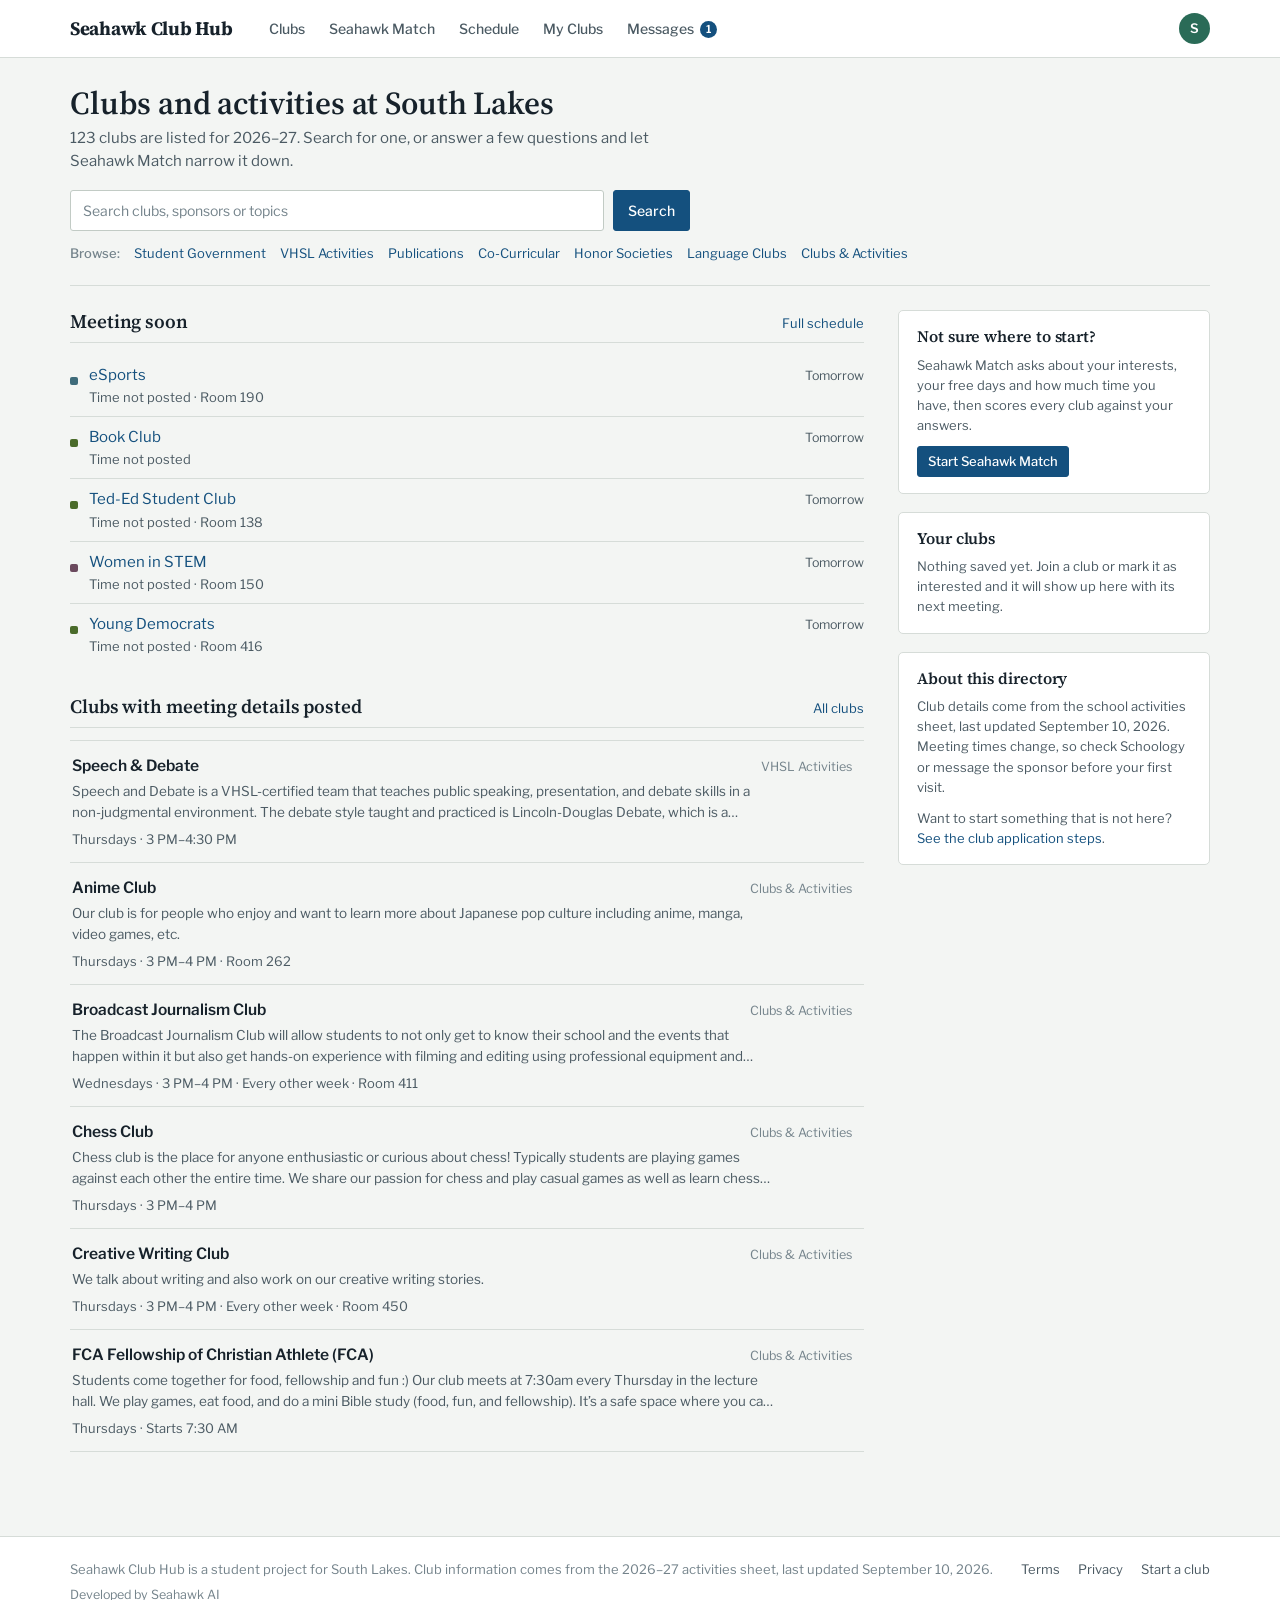
==== commit 07f84974: "Fix unreadable dark-text-on-blue in Club Hub's light mode Four CSS rules (.nav-badge, .avatar, .btn-" ====
--- a/club-hub/index.html
+++ b/club-hub/index.html
@@ -69,9 +69,11 @@
 .mainnav a:hover{color:var(--ink);text-decoration:none;background:var(--panel-2)}
 .mainnav a.on{color:var(--ink);border-bottom-color:var(--blue);font-weight:600}
 .nav-badge{display:inline-block;min-width:17px;height:17px;padding:0 4px;margin-left:6px;border-radius:9px;background:var(--blue);color:#fff;font-size:11px;font-weight:600;line-height:17px;text-align:center;vertical-align:1px}
-:root[data-theme="dark"] .nav-badge,html:not([data-theme="light"]) .nav-badge{color:var(--paper)}
+:root[data-theme="dark"] .nav-badge{color:var(--paper)}
+@media (prefers-color-scheme:dark){:root:not([data-theme="light"]) .nav-badge{color:var(--paper)}}
 .avatar{width:31px;height:31px;border-radius:50%;background:var(--green);color:#fff;border:0;display:grid;place-items:center;font-size:13px;font-weight:600;cursor:pointer;flex:none}
-:root[data-theme="dark"] .avatar,html:not([data-theme="light"]) .avatar{color:#0F1A16}
+:root[data-theme="dark"] .avatar{color:#0F1A16}
+@media (prefers-color-scheme:dark){:root:not([data-theme="light"]) .avatar{color:#0F1A16}}
 .acct{position:relative}
 .menu{position:absolute;right:0;top:40px;width:232px;background:var(--panel);border:1px solid var(--line-2);border-radius:var(--r-l);box-shadow:0 8px 24px rgba(10,20,28,.16);padding:6px;z-index:50}
 .menu h4{font-family:inherit;font-size:12px;font-weight:600;color:var(--ink-3);padding:8px 10px 4px;margin:0}
@@ -101,7 +103,8 @@
 .btn:hover{background:var(--panel-2);text-decoration:none}
 .btn-pri{background:var(--blue);border-color:var(--blue);color:#fff}
 .btn-pri:hover{background:var(--blue-2);border-color:var(--blue-2)}
-:root[data-theme="dark"] .btn-pri,html:not([data-theme="light"]) .btn-pri{color:#0C1A24}
+:root[data-theme="dark"] .btn-pri{color:#0C1A24}
+@media (prefers-color-scheme:dark){:root:not([data-theme="light"]) .btn-pri{color:#0C1A24}}
 .btn-on{background:var(--green-soft);border-color:var(--green-line);color:var(--green)}
 .btn-on:hover{background:var(--green-soft);border-color:var(--green)}
 .btn-sm{padding:4px 10px;font-size:13px}
@@ -202,7 +205,8 @@
 .seg button{padding:5px 13px;border:0;background:var(--panel);font-size:13.5px;cursor:pointer;border-left:1px solid var(--line-2);white-space:nowrap}
 .seg button:first-child{border-left:0}
 .seg button.on{background:var(--blue);color:#fff;font-weight:500}
-:root[data-theme="dark"] .seg button.on,html:not([data-theme="light"]) .seg button.on{color:#0C1A24}
+:root[data-theme="dark"] .seg button.on{color:#0C1A24}
+@media (prefers-color-scheme:dark){:root:not([data-theme="light"]) .seg button.on{color:#0C1A24}}
 .segn{margin-left:6px;font-variant-numeric:tabular-nums;opacity:.72}
 
 /* ---------- match ---------- */
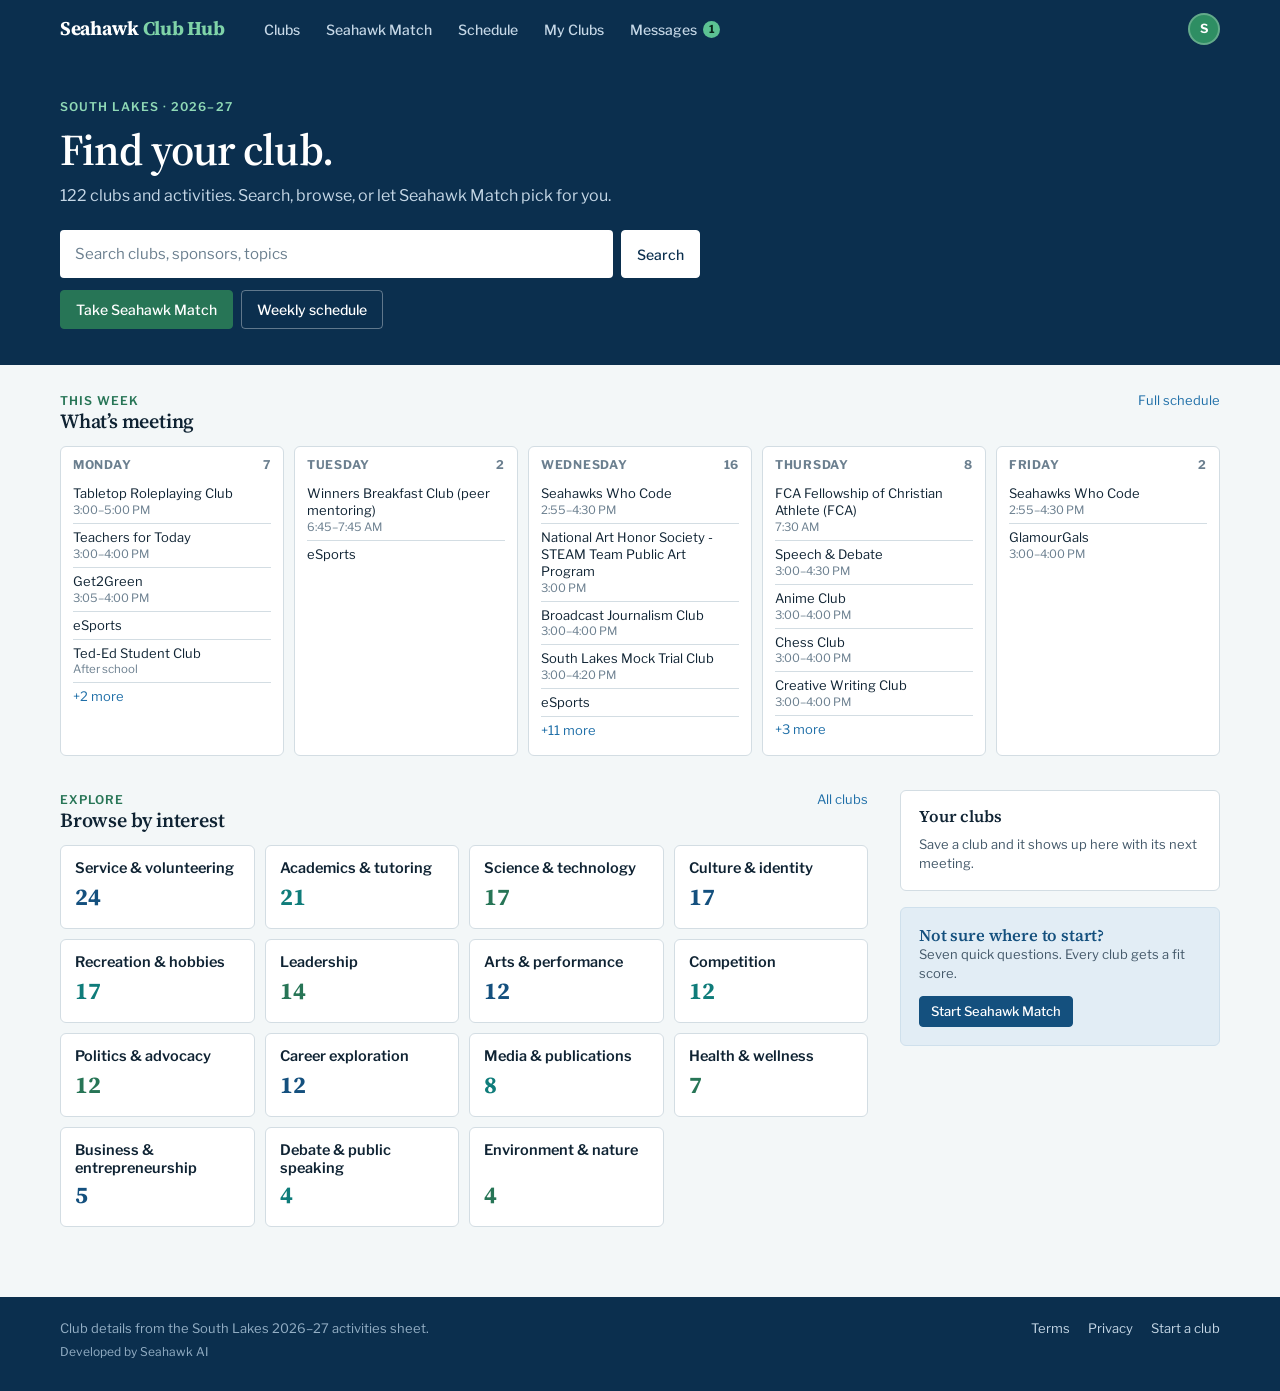
==== commit acdedf34: "Update Club Hub to the latest redesigned artifact Full visual redesign: navy/blue/teal/green multi-a" ====
--- a/club-hub/index.html
+++ b/club-hub/index.html
@@ -1,4 +1,4 @@
-﻿<!DOCTYPE html>
+<!DOCTYPE html>
 <html lang="en">
 <head>
 <meta charset="utf-8">
@@ -9,14 +9,19 @@
 <link href="https://fonts.googleapis.com/css2?family=Libre+Franklin:wght@400;500;600;700&family=Source+Serif+4:opsz,wght@8..60,400;8..60,600;8..60,700&display=swap" rel="stylesheet">
 <style>
 :root{
-  --paper:#F3F5F3; --panel:#FFFFFF; --panel-2:#E9EDEA; --panel-3:#DFE5E1;
-  --line:#D6DCD8; --line-2:#C2CBC5;
-  --ink:#17222B; --ink-2:#4B5A63; --ink-3:#74838B;
-  --blue:#14507E; --blue-2:#0E3C5F; --blue-soft:#E2EBF3; --blue-line:#B7CCDE;
-  --green:#2A6B57; --green-soft:#DFEBE5; --green-line:#B3CDC1;
-  --warn:#8A5312; --warn-soft:#F3E8D8; --warn-line:#DFC9A6;
-  --r-s:3px; --r-m:5px; --r-l:7px;
-  --nav-h:57px;
+  --navy:#0B2F4E; --navy-2:#123D63;
+  --blue:#14507E; --blue-2:#1F6FA8; --blue-3:#3E88C2;
+  --teal:#0F7C7A; --teal-2:#139391;
+  --green:#277556; --green-2:#3A9469;
+  --sky:#E2EDF5; --sky-2:#CFE0EC; --mint:#DDEFE5; --mint-2:#C4E3D2;
+  --paper:#F3F7F8; --panel:#FFFFFF; --panel-2:#EAF0F3;
+  --line:#D3DDE3; --line-2:#B9C8D1;
+  --ink:#0F2333; --ink-2:#435869; --ink-3:#6B7F8F;
+  --on-dark:#FFFFFF; --on-dark-2:#C5D7E6; --on-dark-3:#94AFC5;
+  --warn:#9A5B12; --warn-soft:#F6EAD6; --warn-line:#E2C79C;
+  --b-navy:#0B2F4E; --b-blue:#14507E; --b-teal:#0F7C7A; --b-green:#277556; --on-accent:#FFFFFF;
+  --r-s:4px; --r-m:6px; --r-l:8px;
+  --nav-h:58px;
   box-sizing:border-box;
   padding-top:env(safe-area-inset-top,0px);
   padding-bottom:env(safe-area-inset-bottom,0px);
@@ -24,226 +29,335 @@
 }
 @media (prefers-color-scheme:dark){
   :root:not([data-theme="light"]){
-    --paper:#12181C; --panel:#1A2228; --panel-2:#222C33; --panel-3:#2B363E;
-    --line:#2E3A42; --line-2:#3D4A53;
-    --ink:#E6EBEA; --ink-2:#A9B6BC; --ink-3:#83919A;
-    --blue:#7FB4DC; --blue-2:#A6CDEA; --blue-soft:#1B2C39; --blue-line:#2F4A5F;
-    --green:#79C3A9; --green-soft:#172A25; --green-line:#2C4A41;
-    --warn:#D9A961; --warn-soft:#2B2318; --warn-line:#4A3B26;
+    --navy:#0A1C2B; --navy-2:#0F2638;
+    --blue:#6FAEE0; --blue-2:#8FC1EA; --blue-3:#AFD3F0;
+    --teal:#4FC0BD; --teal-2:#6FD0CD; --green:#6BC49A; --green-2:#8AD4B0;
+    --sky:#152A3B; --sky-2:#1C3548; --mint:#132C22; --mint-2:#1A3B2D;
+    --paper:#0F171D; --panel:#16212A; --panel-2:#1D2A34;
+    --line:#26363F; --line-2:#34464F;
+    --ink:#E3ECF0; --ink-2:#A4B6C1; --ink-3:#7F929E;
+    --warn:#DDAA62; --warn-soft:#2A2116; --warn-line:#4B3A22;
+    --b-navy:#0A1C2B; --b-blue:#123E63; --b-teal:#0E4F4E; --b-green:#184A37; --on-accent:#07192A;
     color-scheme:dark;
   }
 }
 :root[data-theme="dark"]{
-  --paper:#12181C; --panel:#1A2228; --panel-2:#222C33; --panel-3:#2B363E;
-  --line:#2E3A42; --line-2:#3D4A53;
-  --ink:#E6EBEA; --ink-2:#A9B6BC; --ink-3:#83919A;
-  --blue:#7FB4DC; --blue-2:#A6CDEA; --blue-soft:#1B2C39; --blue-line:#2F4A5F;
-  --green:#79C3A9; --green-soft:#172A25; --green-line:#2C4A41;
-  --warn:#D9A961; --warn-soft:#2B2318; --warn-line:#4A3B26;
+  --navy:#0A1C2B; --navy-2:#0F2638;
+  --blue:#6FAEE0; --blue-2:#8FC1EA; --blue-3:#AFD3F0;
+  --teal:#4FC0BD; --teal-2:#6FD0CD; --green:#6BC49A; --green-2:#8AD4B0;
+  --sky:#152A3B; --sky-2:#1C3548; --mint:#132C22; --mint-2:#1A3B2D;
+  --paper:#0F171D; --panel:#16212A; --panel-2:#1D2A34;
+  --line:#26363F; --line-2:#34464F;
+  --ink:#E3ECF0; --ink-2:#A4B6C1; --ink-3:#7F929E;
+  --warn:#DDAA62; --warn-soft:#2A2116; --warn-line:#4B3A22;
+  --b-navy:#0A1C2B; --b-blue:#123E63; --b-teal:#0E4F4E; --b-green:#184A37; --on-accent:#07192A;
   color-scheme:dark;
 }
 *,*::before,*::after{box-sizing:inherit}
 html{-webkit-text-size-adjust:100%;scroll-padding-top:calc(var(--nav-h) + env(safe-area-inset-top,0px) + 8px)}
-body{
-  margin:0;background:var(--paper);color:var(--ink);
+body{margin:0;background:var(--paper);color:var(--ink);
   font-family:"Libre Franklin",-apple-system,BlinkMacSystemFont,"Segoe UI",Roboto,sans-serif;
-  font-size:15px;line-height:1.55;-webkit-font-smoothing:antialiased;
-}
-h1,h2,h3,h4{font-family:"Source Serif 4",Georgia,"Times New Roman",serif;font-weight:600;margin:0;line-height:1.22;letter-spacing:-.005em}
-h1{font-size:30px}h2{font-size:21px}h3{font-size:17px}
-p{margin:0 0 .85em}
-a{color:var(--blue);text-decoration:none}
+  font-size:15px;line-height:1.5;-webkit-font-smoothing:antialiased}
+h1,h2,h3,h4{font-family:"Source Serif 4",Georgia,"Times New Roman",serif;font-weight:600;margin:0;line-height:1.18;letter-spacing:-.01em}
+h1{font-size:34px}h2{font-size:21px}h3{font-size:16.5px}
+p{margin:0 0 .8em}
+a{color:var(--blue-2);text-decoration:none}
 a:hover{text-decoration:underline}
 button{font:inherit;color:inherit}
-:focus-visible{outline:2px solid var(--blue);outline-offset:2px;border-radius:2px}
+:focus-visible{outline:2px solid var(--teal);outline-offset:2px;border-radius:2px}
 @media (prefers-reduced-motion:reduce){*{animation:none!important;transition:none!important}}
-
-/* ---------- chrome ---------- */
-.topbar{position:sticky;top:env(safe-area-inset-top,0px);z-index:40;background:var(--panel);border-bottom:1px solid var(--line)}
-.topbar-in{max-width:1180px;margin:0 auto;height:var(--nav-h);display:flex;align-items:center;gap:26px;padding:0 20px}
-.wordmark{font-family:"Source Serif 4",Georgia,serif;font-weight:700;font-size:19px;color:var(--ink);letter-spacing:-.015em;white-space:nowrap}
+.fade{animation:fadein .22s ease-out}
+@keyframes fadein{from{opacity:0;transform:translateY(4px)}to{opacity:1;transform:none}}
+
+/* ---------- top bar ---------- */
+.topbar{position:sticky;top:env(safe-area-inset-top,0px);z-index:40;background:var(--b-navy);color:var(--on-dark)}
+.topbar-in{max-width:1200px;margin:0 auto;height:var(--nav-h);display:flex;align-items:center;gap:28px;padding:0 20px}
+.wordmark{font-family:"Source Serif 4",Georgia,serif;font-weight:700;font-size:19.5px;color:var(--on-dark);white-space:nowrap;letter-spacing:-.015em}
+.wordmark span{color:#7FD3A8}
 .wordmark:hover{text-decoration:none}
-.wordmark .h{color:var(--green)}
-.mainnav{display:flex;gap:2px;flex:1}
-.mainnav a{position:relative;padding:18px 11px 17px;font-size:14px;font-weight:500;color:var(--ink-2);border-bottom:2px solid transparent;margin-bottom:-1px}
-.mainnav a:hover{color:var(--ink);text-decoration:none;background:var(--panel-2)}
-.mainnav a.on{color:var(--ink);border-bottom-color:var(--blue);font-weight:600}
-.nav-badge{display:inline-block;min-width:17px;height:17px;padding:0 4px;margin-left:6px;border-radius:9px;background:var(--blue);color:#fff;font-size:11px;font-weight:600;line-height:17px;text-align:center;vertical-align:1px}
-:root[data-theme="dark"] .nav-badge{color:var(--paper)}
-@media (prefers-color-scheme:dark){:root:not([data-theme="light"]) .nav-badge{color:var(--paper)}}
-.avatar{width:31px;height:31px;border-radius:50%;background:var(--green);color:#fff;border:0;display:grid;place-items:center;font-size:13px;font-weight:600;cursor:pointer;flex:none}
-:root[data-theme="dark"] .avatar{color:#0F1A16}
-@media (prefers-color-scheme:dark){:root:not([data-theme="light"]) .avatar{color:#0F1A16}}
+.mainnav{display:flex;gap:2px;flex:1;height:100%}
+.mainnav a{display:flex;align-items:center;padding:0 12px;font-size:14px;font-weight:500;color:var(--on-dark-2);border-bottom:3px solid transparent;border-top:3px solid transparent}
+.mainnav a:hover{color:var(--on-dark);text-decoration:none;background:rgba(255,255,255,.06)}
+.mainnav a.on{color:var(--on-dark);border-bottom-color:#5CC293;font-weight:600}
+.nav-badge{display:inline-block;min-width:17px;height:17px;padding:0 4px;margin-left:6px;border-radius:9px;background:#5CC293;color:#08251A;font-size:11px;font-weight:700;line-height:17px;text-align:center}
+.avatar{width:32px;height:32px;border-radius:50%;background:#2E8E63;color:#fff;border:2px solid rgba(255,255,255,.25);display:grid;place-items:center;font-size:12.5px;font-weight:700;cursor:pointer;flex:none}
 .acct{position:relative}
-.menu{position:absolute;right:0;top:40px;width:232px;background:var(--panel);border:1px solid var(--line-2);border-radius:var(--r-l);box-shadow:0 8px 24px rgba(10,20,28,.16);padding:6px;z-index:50}
-.menu h4{font-family:inherit;font-size:12px;font-weight:600;color:var(--ink-3);padding:8px 10px 4px;margin:0}
+.menu{position:absolute;right:0;top:42px;width:236px;background:var(--panel);color:var(--ink);border:1px solid var(--line-2);border-radius:var(--r-l);box-shadow:0 10px 28px rgba(8,25,40,.22);padding:6px;z-index:50}
+.menu h4{font-family:inherit;font-size:11.5px;font-weight:600;color:var(--ink-3);padding:8px 10px 3px;margin:0;text-transform:uppercase;letter-spacing:.06em}
 .menu button,.menu a{display:block;width:100%;text-align:left;padding:7px 10px;border:0;background:none;font-size:14px;border-radius:var(--r-s);cursor:pointer;color:var(--ink)}
 .menu button:hover,.menu a:hover{background:var(--panel-2);text-decoration:none}
 .menu input{width:100%;padding:6px 8px;margin:2px 0 6px;border:1px solid var(--line-2);border-radius:var(--r-s);background:var(--paper);color:var(--ink);font-size:14px}
 .menu hr{border:0;border-top:1px solid var(--line);margin:6px 0}
 .botnav{display:none}
 
-.wrap{max-width:1180px;margin:0 auto;padding:26px 20px 64px}
-.narrow{max-width:760px}
+/* ---------- page bands ---------- */
+.band{background:var(--b-navy);color:var(--on-dark)}
+.band-in{max-width:1200px;margin:0 auto;padding:30px 20px 28px}
+.band h1{color:var(--on-dark)}
+.band p{color:var(--on-dark-2)}
+.band a{color:#9FD8BE}
+.band a.btn-light{color:var(--b-navy)} .band a.btn-go,.band a.btn-pri{color:var(--on-accent)} .band a.btn-ghost{color:var(--on-dark)}
+.band a.btn:hover{text-decoration:none}
+.band-blue{background:var(--b-blue)}
+.band-teal{background:var(--b-teal)}
+.band-green{background:var(--b-green)}
+.band-slim .band-in{padding:22px 20px 20px}
+.eyebrow{font-size:12px;font-weight:600;letter-spacing:.09em;text-transform:uppercase;color:#8FD9B6;margin-bottom:8px}
+.band-teal .eyebrow,.band-green .eyebrow{color:#D4F2E3}
+.lede{font-size:16px;max-width:52ch;margin-bottom:0}
+
+
+#view{min-height:calc(100vh - var(--nav-h) - 96px)}
+.wrap{max-width:1200px;margin:0 auto;padding:26px 20px 60px}
+.narrow{max-width:780px}
 
 /* ---------- generic ---------- */
-.muted{color:var(--ink-2)}
-.dim{color:var(--ink-3)}
-.small{font-size:13px}
-.xs{font-size:12px}
+.muted{color:var(--ink-2)} .dim{color:var(--ink-3)} .small{font-size:13px} .xs{font-size:12px}
 .row-between{display:flex;align-items:center;justify-content:space-between;gap:16px;flex-wrap:wrap}
-.stack>*+*{margin-top:var(--gap,14px)}
-.sec-head{display:flex;align-items:baseline;justify-content:space-between;gap:14px;margin-bottom:12px;padding-bottom:8px;border-bottom:1px solid var(--line)}
-.sec-head h2{font-size:19px}
+.sec-head{display:flex;align-items:baseline;justify-content:space-between;gap:14px;margin:0 0 12px}
+.sec-head h2{font-size:20px}
+.sec-head .kicker{font-size:12px;font-weight:600;letter-spacing:.08em;text-transform:uppercase;color:var(--green)}
 .panel{background:var(--panel);border:1px solid var(--line);border-radius:var(--r-m)}
 .pad{padding:16px 18px}
-.crumb{font-size:13px;color:var(--ink-2);margin-bottom:10px;display:inline-block}
-
-.btn{display:inline-flex;align-items:center;gap:7px;padding:7px 14px;border-radius:var(--r-s);border:1px solid var(--line-2);background:var(--panel);color:var(--ink);font-size:14px;font-weight:500;cursor:pointer;transition:background .12s,border-color .12s;white-space:nowrap}
+.crumb{font-size:13px;color:var(--on-dark-2);margin-bottom:12px;display:inline-block}
+.crumb:hover{color:var(--on-dark)}
+
+.btn{display:inline-flex;align-items:center;justify-content:center;gap:7px;padding:8px 15px;border-radius:var(--r-s);border:1px solid var(--line-2);background:var(--panel);color:var(--ink);font-size:14px;font-weight:500;cursor:pointer;transition:background .12s,border-color .12s,color .12s;white-space:nowrap;text-decoration:none}
 .btn:hover{background:var(--panel-2);text-decoration:none}
-.btn-pri{background:var(--blue);border-color:var(--blue);color:#fff}
-.btn-pri:hover{background:var(--blue-2);border-color:var(--blue-2)}
-:root[data-theme="dark"] .btn-pri{color:#0C1A24}
-@media (prefers-color-scheme:dark){:root:not([data-theme="light"]) .btn-pri{color:#0C1A24}}
-.btn-on{background:var(--green-soft);border-color:var(--green-line);color:var(--green)}
-.btn-on:hover{background:var(--green-soft);border-color:var(--green)}
-.btn-sm{padding:4px 10px;font-size:13px}
+.btn-pri{background:var(--blue);border-color:var(--blue);color:var(--on-accent)}
+.btn-pri:hover{background:var(--navy-2);border-color:var(--navy-2)}
+.btn-go{background:var(--green);border-color:var(--green);color:var(--on-accent)}
+.btn-go:hover{background:#1E5F45;border-color:#1E5F45}
+.btn-on{background:var(--mint);border-color:var(--green-2);color:var(--green)}
+.btn-ghost{background:transparent;border-color:rgba(255,255,255,.35);color:var(--on-dark)}
+.btn-ghost:hover{background:rgba(255,255,255,.1)}
+.btn-light{background:#fff;border-color:#fff;color:var(--navy)}
+.btn-light:hover{background:#E8F1F7;border-color:#E8F1F7}
+
+.btn-sm{padding:5px 11px;font-size:13px}
 .btn[disabled]{opacity:.55;cursor:default}
-.linkbtn{background:none;border:0;padding:0;color:var(--blue);cursor:pointer;font-size:14px}
+.linkbtn{background:none;border:0;padding:0;color:var(--blue-2);cursor:pointer;font-size:14px}
 .linkbtn:hover{text-decoration:underline}
 
-.chip{display:inline-block;padding:2px 8px;border-radius:var(--r-s);font-size:12px;font-weight:500;background:var(--panel-2);color:var(--ink-2);border:1px solid transparent;white-space:nowrap}
-.chip-blue{background:var(--blue-soft);color:var(--blue);border-color:var(--blue-line)}
-.chip-green{background:var(--green-soft);color:var(--green);border-color:var(--green-line)}
+.chip{display:inline-flex;align-items:center;gap:5px;padding:2px 9px;border-radius:999px;font-size:12px;font-weight:500;background:var(--panel-2);color:var(--ink-2);border:1px solid transparent;white-space:nowrap}
+.chip-blue{background:var(--sky);color:var(--blue);border-color:var(--sky-2)}
+.chip-green{background:var(--mint);color:var(--green);border-color:var(--mint-2)}
+.chip-teal{background:var(--teal);color:#fff}
 .chip-warn{background:var(--warn-soft);color:var(--warn);border-color:var(--warn-line)}
+.chip-x{cursor:pointer}
+.chip-x b{font-weight:600;margin-left:2px;opacity:.7}
+.chip-x:hover b{opacity:1}
 .meta{font-size:13px;color:var(--ink-2)}
-.meta span+span::before{content:"•";margin:0 7px;color:var(--ink-3)}
-
-.field{width:100%;padding:9px 12px;border:1px solid var(--line-2);border-radius:var(--r-s);background:var(--panel);color:var(--ink);font:inherit;font-size:14px}
+.meta>span+span::before{content:"·";margin:0 7px;color:var(--ink-3)}
+.mono{width:38px;height:38px;border-radius:var(--r-s);display:grid;place-items:center;color:#fff;font-weight:700;font-size:13.5px;flex:none;letter-spacing:.02em;font-family:"Libre Franklin",sans-serif}
+.mono-lg{width:64px;height:64px;font-size:22px;border-radius:var(--r-m);border:2px solid rgba(255,255,255,.35)}
+
+.field{width:100%;padding:10px 12px;border:1px solid var(--line-2);border-radius:var(--r-s);background:var(--panel);color:var(--ink);font:inherit;font-size:14.5px}
 .field::placeholder{color:var(--ink-3)}
-.field:focus{outline:2px solid var(--blue);outline-offset:-1px;border-color:var(--blue)}
+.field:focus{outline:2px solid var(--teal);outline-offset:-1px;border-color:var(--teal)}
+textarea.field{resize:vertical}
+select.field{padding:7px 9px;width:auto}
+
+/* ---------- toggles & segmented ---------- */
+.toggles{display:flex;flex-wrap:wrap;gap:6px}
+.tg{display:inline-flex;align-items:center;padding:6px 12px;border-radius:999px;border:1px solid var(--line-2);background:var(--panel);font-size:13.5px;cursor:pointer;color:var(--ink);transition:background .12s,border-color .12s,color .12s;user-select:none}
+.tg:hover{border-color:var(--teal)}
+.tg.on{background:var(--teal);border-color:var(--teal);color:var(--on-accent);font-weight:500}
+
+.tg input{position:absolute;opacity:0;width:0;height:0}
+.tg:focus-within{outline:2px solid var(--teal);outline-offset:2px}
+.tg .n{margin-left:6px;font-size:11.5px;opacity:.7;font-variant-numeric:tabular-nums}
+.seg{display:inline-flex;border:1px solid var(--line-2);border-radius:var(--r-s);overflow:hidden;background:var(--panel)}
+.seg button{padding:6px 13px;border:0;background:transparent;font-size:13.5px;cursor:pointer;border-left:1px solid var(--line-2);white-space:nowrap;color:var(--ink)}
+.seg button:first-child{border-left:0}
+.seg button.on{background:var(--blue);color:var(--on-accent);font-weight:600}
+
+.seg-dark{border-color:rgba(255,255,255,.3);background:transparent}
+.seg-dark button{color:var(--on-dark-2);border-left-color:rgba(255,255,255,.2)}
+.seg-dark button.on{background:#fff;color:var(--navy)}
+.segn{margin-left:6px;font-variant-numeric:tabular-nums;opacity:.75}
+.days{display:grid;grid-template-columns:repeat(5,1fr);gap:4px}
+.days .tg{justify-content:center;padding:6px 0;border-radius:var(--r-s)}
+.seg-grid{display:grid;grid-template-columns:repeat(var(--n,3),minmax(0,1fr));width:100%}
+.seg-grid button{padding:6px 4px;text-align:center}
+.ftoggle{display:none}
 
 /* ---------- home ---------- */
-.intro{border-bottom:1px solid var(--line);padding-bottom:22px;margin-bottom:24px}
-.intro h1{font-size:32px;margin-bottom:4px}
-.intro .lede{color:var(--ink-2);max-width:60ch;margin-bottom:16px}
-.searchrow{display:flex;gap:9px;max-width:620px}
-.searchrow .field{flex:1}
-.quicklinks{margin-top:12px;font-size:13px;color:var(--ink-3);display:flex;flex-wrap:wrap;gap:0 14px;align-items:baseline}
-.quicklinks b{font-weight:500;color:var(--ink-3)}
-.cols{display:grid;grid-template-columns:minmax(0,1fr) 312px;gap:34px;align-items:start}
-.aside{display:flex;flex-direction:column;gap:18px}
-.aside .panel h3{font-size:16px;margin-bottom:8px}
-
-/* ---------- club rows ---------- */
-.clublist{border-top:1px solid var(--line)}
-.clubrow{display:block;padding:13px 12px 13px 2px;border-bottom:1px solid var(--line);color:inherit;position:relative}
-.clubrow:hover{background:var(--panel);text-decoration:none}
-.clubrow-top{display:flex;align-items:baseline;gap:10px;justify-content:space-between}
-.clubrow-name{font-weight:600;font-size:15.5px;color:var(--ink)}
-.clubrow:hover .clubrow-name{color:var(--blue)}
-.clubrow-sum{font-size:13.5px;color:var(--ink-2);margin:3px 0 6px;display:-webkit-box;-webkit-line-clamp:2;-webkit-box-orient:vertical;overflow:hidden;max-width:78ch}
-.clubrow-foot{display:flex;align-items:center;gap:10px;justify-content:space-between;flex-wrap:wrap}
-.rowact{display:flex;gap:6px;flex:none}
-.tagline{font-size:12.5px;color:var(--ink-3)}
+.hero .band-in{padding:40px 20px 36px}
+.hero h1{font-size:44px;letter-spacing:-.02em;margin-bottom:8px}
+.hero-search{display:flex;gap:8px;max-width:640px;margin-top:22px}
+.hero-search .field{flex:1;border-color:transparent;padding:12px 14px;font-size:15px}
+.hero-actions{display:flex;gap:8px;flex-wrap:wrap;margin-top:12px}
+.tiles{display:grid;grid-template-columns:repeat(auto-fill,minmax(172px,1fr));gap:10px}
+.tile{display:flex;flex-direction:column;justify-content:space-between;min-height:84px;padding:13px 14px;border-radius:var(--r-m);border:1px solid var(--line);background:var(--panel);color:var(--ink);transition:border-color .12s,background .12s}
+.tile:hover{text-decoration:none;border-color:var(--teal);background:var(--sky)}
+.tile b{font-size:14.5px;font-weight:600;line-height:1.25}
+.tile .n{font-family:"Source Serif 4",Georgia,serif;font-size:24px;font-weight:700;color:var(--blue)}
+.tile:nth-child(3n+2) .n{color:var(--teal)}
+.tile:nth-child(3n) .n{color:var(--green)}
+.week{display:grid;grid-template-columns:repeat(5,minmax(0,1fr));gap:10px}
+.wday{background:var(--panel);border:1px solid var(--line);border-radius:var(--r-m);padding:11px 12px;min-width:0}
+.wday.today{border-color:var(--teal);box-shadow:inset 0 3px 0 var(--teal)}
+.wday h4{font-family:inherit;font-size:12px;font-weight:700;letter-spacing:.06em;text-transform:uppercase;color:var(--ink-3);margin:0 0 8px;display:flex;justify-content:space-between}
+.wday.today h4{color:var(--teal)}
+.wday a{display:block;padding:5px 0;border-top:1px solid var(--line);color:var(--ink);font-size:13px;line-height:1.3}
+.wday a:first-of-type{border-top:0}
+.wday a:hover{color:var(--blue-2);text-decoration:none}
+.wday a small{display:block;color:var(--ink-3);font-size:11.5px;margin-top:1px}
+.cols{display:grid;grid-template-columns:minmax(0,1fr) 320px;gap:32px;align-items:start}
+.aside{display:flex;flex-direction:column;gap:16px}
+.aside .panel h3{margin-bottom:8px}
+.promo{background:var(--sky);border:1px solid var(--sky-2);border-radius:var(--r-m);padding:18px}
+.promo h3{color:var(--blue)}
+.upnext{list-style:none;margin:0;padding:0}
+.upnext li{display:flex;gap:11px;align-items:center;padding:9px 0;border-bottom:1px solid var(--line)}
+.upnext li:last-child{border-bottom:0}
+.dot{width:9px;height:9px;border-radius:2px;flex:none;display:inline-block}
+.when{font-size:12.5px;color:var(--ink-2);font-variant-numeric:tabular-nums;white-space:nowrap;margin-left:auto}
 
 /* ---------- directory ---------- */
-.dircols{display:grid;grid-template-columns:228px minmax(0,1fr);gap:34px;align-items:start}
-.filters{position:sticky;top:calc(var(--nav-h) + env(safe-area-inset-top,0px) + 18px)}
-.fgroup{border-bottom:1px solid var(--line);padding:13px 0}
-.fgroup:first-child{padding-top:0}
-.fgroup h4{font-family:inherit;font-size:12.5px;font-weight:600;color:var(--ink);margin:0 0 8px}
-.fopt{display:flex;align-items:flex-start;gap:8px;font-size:13.5px;color:var(--ink-2);padding:2.5px 0;cursor:pointer}
-.fopt input{margin:4px 0 0;accent-color:var(--blue);flex:none}
-.fopt:hover{color:var(--ink)}
-.fopt .n{margin-left:auto;color:var(--ink-3);font-size:12px;font-variant-numeric:tabular-nums}
-.resbar{display:flex;align-items:center;justify-content:space-between;gap:14px;padding-bottom:10px;flex-wrap:wrap}
-select.field{padding:6px 8px;width:auto}
+.dir-top{display:flex;gap:10px;align-items:center;flex-wrap:wrap;margin-top:16px}
+.dir-top .field{max-width:420px;border-color:transparent}
+.dircols{display:grid;grid-template-columns:250px minmax(0,1fr);gap:30px;align-items:start}
+.filters{position:sticky;top:calc(var(--nav-h) + env(safe-area-inset-top,0px) + 16px)}
+.fgroup{padding:0 0 16px;margin-bottom:16px;border-bottom:1px solid var(--line)}
+.fgroup:last-child{border-bottom:0}
+.fhead{display:flex;justify-content:space-between;align-items:center;margin-bottom:9px}
+.fhead h4{font-family:inherit;font-size:12px;font-weight:700;letter-spacing:.07em;text-transform:uppercase;color:var(--ink-2);margin:0}
+.fopt{display:flex;align-items:center;gap:8px;font-size:13.5px;color:var(--ink-2);padding:3px 0;cursor:pointer}
+.fopt input{margin:0;accent-color:var(--teal)}
+.fopt .n{margin-left:auto;color:var(--ink-3);font-size:12px}
+.activebar{display:flex;flex-wrap:wrap;gap:6px;align-items:center;margin-bottom:12px}
+.activebar:empty{display:none}
+.resbar{display:flex;align-items:center;justify-content:space-between;gap:12px;flex-wrap:wrap;margin-bottom:8px}
+.count{font-family:"Source Serif 4",Georgia,serif;font-size:19px;font-weight:600}
+.clublist{display:flex;flex-direction:column;gap:6px}
+.crow{display:grid;grid-template-columns:auto minmax(0,1fr) auto;gap:13px;align-items:center;padding:11px 14px;background:var(--panel);border:1px solid var(--line);border-radius:var(--r-m);color:inherit;transition:border-color .12s,background .12s}
+.crow:hover{text-decoration:none;border-color:var(--blue-3);background:var(--panel)}
+.crow:hover .cname{color:var(--blue-2)}
+.cname{font-weight:600;font-size:15px;color:var(--ink);line-height:1.3}
+.cline{font-size:13px;color:var(--ink-2);white-space:nowrap;overflow:hidden;text-overflow:ellipsis;margin:1px 0 4px}
+.crow .meta{display:flex;flex-wrap:wrap;gap:0}
+.cright{display:flex;flex-direction:column;align-items:flex-end;gap:6px}
+.view{font-size:12.5px;font-weight:600;color:var(--blue-2);white-space:nowrap}
+.cat{font-size:11.5px;font-weight:600;letter-spacing:.04em;text-transform:uppercase;color:var(--teal)}
 
 /* ---------- skeleton ---------- */
 .sk{background:var(--panel-2);border-radius:var(--r-s);animation:pulse 1.25s ease-in-out infinite}
 @keyframes pulse{0%,100%{opacity:1}50%{opacity:.55}}
-.skrow{padding:13px 2px;border-bottom:1px solid var(--line)}
+.skrow{padding:14px;border:1px solid var(--line);border-radius:var(--r-m);background:var(--panel);margin-bottom:6px}
 .skrow .sk+.sk{margin-top:7px}
 
-/* ---------- detail ---------- */
-.detail-head{border-bottom:1px solid var(--line);padding-bottom:18px;margin-bottom:22px}
-.detail-head .rule{height:3px;width:46px;border-radius:2px;margin-bottom:12px}
-.detail-head h1{font-size:28px;margin-bottom:6px;max-width:26ch}
-.actions{display:flex;gap:8px;margin-top:14px;flex-wrap:wrap}
-.factlist{font-size:13.5px}
-.factlist dt{font-weight:600;color:var(--ink-3);font-size:12px;margin-top:12px}
-.factlist dt:first-child{margin-top:0}
-.factlist dd{margin:2px 0 0;color:var(--ink)}
-.people{list-style:none;padding:0;margin:0;font-size:13.5px}
-.people li{padding:5px 0;border-bottom:1px solid var(--line)}
+/* ---------- club detail ---------- */
+.club-band .band-in{padding-top:22px}
+.club-id{display:flex;gap:18px;align-items:center}
+.club-id h1{font-size:34px;max-width:24ch}
+.facts{display:flex;flex-wrap:wrap;gap:0;margin-top:20px;border-top:1px solid rgba(255,255,255,.22);padding-top:16px}
+.fact{padding-right:30px;margin-bottom:6px;min-width:0}
+.fact dt{font-size:11.5px;font-weight:600;letter-spacing:.08em;text-transform:uppercase;color:rgba(255,255,255,.7);margin-bottom:3px}
+.fact dd{margin:0;font-size:15px;font-weight:600;color:#fff}
+.fact dd small{display:block;font-weight:400;font-size:13px;color:rgba(255,255,255,.8)}
+.actions{display:flex;gap:8px;flex-wrap:wrap;margin-top:18px}
+.dsec{margin-bottom:26px}
+.dsec h2{font-size:18px;margin-bottom:8px}
+.fitlist{list-style:none;margin:0;padding:0}
+.fitlist li{padding:8px 0 8px 22px;border-bottom:1px solid var(--line);position:relative;font-size:14.5px}
+.fitlist li:last-child{border-bottom:0}
+.fitlist li::before{content:"";position:absolute;left:3px;top:15px;width:8px;height:8px;border-radius:2px;background:var(--teal)}
+.people{list-style:none;padding:0;margin:0;font-size:14px}
+.people li{padding:6px 0;border-bottom:1px solid var(--line);display:flex;justify-content:space-between;gap:10px}
 .people li:last-child{border-bottom:0}
+.people .role{color:var(--ink-3);font-size:12.5px}
 
 /* ---------- schedule ---------- */
-.sched-band{margin-top:26px}
-.band-head{display:flex;align-items:baseline;justify-content:space-between;gap:14px;border:1px solid var(--line);border-bottom:0;border-radius:var(--r-m) var(--r-m) 0 0;background:var(--panel-2);padding:9px 14px}
-.band-head h2{font-size:16px}
-.weekgrid{display:grid;grid-template-columns:repeat(5,minmax(0,1fr));border:1px solid var(--line);border-radius:0 0 var(--r-m) var(--r-m);background:var(--panel);overflow:hidden}
-.daycol{border-left:1px solid var(--line);padding:11px 11px 14px;min-width:0}
+.legend{display:flex;gap:14px;flex-wrap:wrap;font-size:12.5px;color:var(--on-dark-2);margin-top:14px}
+.legend span{display:inline-flex;align-items:center;gap:6px}
+.legend i{display:inline-block;width:12px;height:12px;border-radius:2px}
+.sched-band{margin-top:22px}
+.band-head{display:flex;align-items:baseline;justify-content:space-between;gap:14px;border-radius:var(--r-m) var(--r-m) 0 0;padding:10px 14px;color:#fff}
+.band-head h2{font-size:17px;color:#fff}
+.band-head span{font-size:13px;opacity:.85;font-variant-numeric:tabular-nums}
+.bh-before{background:var(--b-teal)} .bh-after{background:var(--b-blue)} .bh-other{background:#3C5A74}
+
+
+.weekgrid{display:grid;grid-template-columns:repeat(5,minmax(0,1fr));border:1px solid var(--line);border-top:0;border-radius:0 0 var(--r-m) var(--r-m);background:var(--panel);overflow:hidden}
+.daycol{border-left:1px solid var(--line);padding:11px 10px 14px;min-width:0}
 .daycol:first-child{border-left:0}
-.daycol h4{font-family:inherit;font-size:12px;font-weight:600;color:var(--ink-3);margin:0 0 9px;display:flex;justify-content:space-between;gap:8px}
-.daycol h4 .n{font-variant-numeric:tabular-nums}
-.evt{display:block;width:100%;text-align:left;border:1px solid var(--line);border-radius:var(--r-s);background:var(--paper);padding:8px 9px;margin-bottom:7px;cursor:pointer;transition:background .12s,border-color .12s}
-.evt:hover{background:var(--panel-2);border-color:var(--line-2)}
-.evt .nm{display:block;font-size:13px;font-weight:600;line-height:1.32;margin-bottom:3px;overflow-wrap:break-word;color:var(--ink)}
-.evt .nm .dot{display:inline-block;position:relative;top:0;margin-right:6px}
-.evt .tm{display:block;font-size:12px;color:var(--ink-2);font-variant-numeric:tabular-nums}
+.daycol h4{font-family:inherit;font-size:12px;font-weight:700;letter-spacing:.06em;text-transform:uppercase;color:var(--ink-3);margin:0 0 9px;display:flex;justify-content:space-between}
+.daycol.today h4{color:var(--teal)}
+.evt{display:block;width:100%;text-align:left;border:1px solid var(--line);border-left:4px solid var(--c,var(--blue));border-radius:var(--r-s);background:var(--paper);padding:7px 9px;margin-bottom:7px;cursor:pointer;transition:background .12s}
+.evt:hover{background:var(--sky)}
+.evt .nm{display:block;font-size:13px;font-weight:600;line-height:1.3;overflow-wrap:break-word;color:var(--ink)}
+.evt .tm{display:block;font-size:12px;color:var(--ink-2);font-variant-numeric:tabular-nums;margin-top:2px}
 .evt .rm{display:block;font-size:12px;color:var(--ink-3)}
-.evt.mine{background:var(--blue-soft);border-color:var(--blue-line)}
-.evt.clash{border-color:var(--warn-line)}
-.evt .warnk{display:block;color:var(--warn);margin-top:4px}
-.evt.flat{background:none;border-style:dashed}
-.untimed{margin-top:12px;border-top:1px solid var(--line);padding-top:10px}
-.untimed h5{font-family:inherit;font-size:11px;font-weight:600;color:var(--ink-3);margin:0 0 7px}
-.bandempty{border:1px solid var(--line);border-top:0;border-radius:0 0 var(--r-m) var(--r-m);background:var(--panel);padding:18px 14px;font-size:13px;color:var(--ink-3)}
-.seg{display:inline-flex;border:1px solid var(--line-2);border-radius:var(--r-s);overflow:hidden}
-.seg button{padding:5px 13px;border:0;background:var(--panel);font-size:13.5px;cursor:pointer;border-left:1px solid var(--line-2);white-space:nowrap}
-.seg button:first-child{border-left:0}
-.seg button.on{background:var(--blue);color:#fff;font-weight:500}
-:root[data-theme="dark"] .seg button.on{color:#0C1A24}
-@media (prefers-color-scheme:dark){:root:not([data-theme="light"]) .seg button.on{color:#0C1A24}}
-.segn{margin-left:6px;font-variant-numeric:tabular-nums;opacity:.72}
+.evt.mine{background:var(--mint)}
+.evt .warnk{display:block;color:var(--warn);font-size:11.5px;font-weight:600;margin-top:3px}
+.evt.clash{border-color:var(--warn-line);border-left-color:var(--c)}
+.evt.soft{border-style:dashed;border-left-style:solid;background:transparent}
+.also{margin-top:10px;padding-top:9px;border-top:1px dashed var(--line-2)}
+.also h5{font-family:inherit;font-size:11px;font-weight:700;letter-spacing:.06em;text-transform:uppercase;color:var(--ink-3);margin:0 0 7px}
+.bandempty{border:1px solid var(--line);border-top:0;border-radius:0 0 var(--r-m) var(--r-m);background:var(--panel);padding:18px 14px;font-size:13.5px;color:var(--ink-3)}
 
 /* ---------- match ---------- */
-.q{border-bottom:1px solid var(--line);padding:20px 0}
-.q:first-of-type{padding-top:6px}
-.q legend,.q .qh{font-size:16px;font-weight:600;font-family:"Source Serif 4",Georgia,serif;margin-bottom:3px;padding:0}
-.q .qs{font-size:13px;color:var(--ink-3);margin-bottom:11px}
-.opts{display:flex;flex-wrap:wrap;gap:7px}
-.opt{display:inline-flex;align-items:center;gap:7px;padding:6px 12px;border:1px solid var(--line-2);border-radius:var(--r-s);background:var(--panel);font-size:13.5px;cursor:pointer;transition:background .12s,border-color .12s}
-.opt:hover{border-color:var(--line-2);background:var(--panel-2)}
-.opt input{position:absolute;opacity:0;width:0;height:0}
-.opt:focus-within{outline:2px solid var(--blue);outline-offset:2px}
-.opt.on{background:var(--blue-soft);border-color:var(--blue);color:var(--blue);font-weight:500}
-.scorebig{font-family:"Source Serif 4",Georgia,serif;font-size:27px;font-weight:700;font-variant-numeric:tabular-nums;line-height:1}
-.bars{display:grid;grid-template-columns:auto 1fr auto;gap:5px 11px;align-items:center;font-size:12.5px;margin-top:10px}
-.bar{height:6px;background:var(--panel-2);border-radius:3px;overflow:hidden}
-.bar i{display:block;height:100%;background:var(--blue);border-radius:3px}
-.bars .v{font-variant-numeric:tabular-nums;color:var(--ink-2);font-size:12px}
-.mres{border-bottom:1px solid var(--line);padding:15px 2px}
-.mres-top{display:flex;gap:16px;align-items:flex-start;justify-content:space-between}
-.why{list-style:none;margin:0;padding:0;font-size:13px;color:var(--ink-2);max-width:60ch}
-.why li{padding-left:14px;position:relative;margin-bottom:2px;line-height:1.45}
-.why li::before{content:"";position:absolute;left:2px;top:8px;width:5px;height:5px;border-radius:50%;background:var(--green)}
+.steps{display:flex;align-items:center;gap:12px;margin-top:18px}
+.steps .track{flex:1;max-width:420px;height:6px;background:rgba(255,255,255,.22);border-radius:3px;overflow:hidden}
+.steps .track i{display:block;height:100%;background:#fff;border-radius:3px;transition:width .25s ease}
+.steps span{font-size:13px;color:#E3F4F3;font-variant-numeric:tabular-nums;white-space:nowrap}
+.qcard{background:var(--panel);border:1px solid var(--line);border-radius:var(--r-l);padding:26px 26px 22px;margin-top:-18px;position:relative}
+.qcard h2{font-size:24px;margin-bottom:4px}
+.qcard .qs{font-size:13.5px;color:var(--ink-3);margin-bottom:18px}
+.qnav{display:flex;justify-content:space-between;align-items:center;margin-top:24px;padding-top:16px;border-top:1px solid var(--line)}
+.picked{font-size:12.5px;color:var(--ink-3)}
+.ring{flex:none}
+.ring text{font-family:"Source Serif 4",Georgia,serif;font-weight:700}
+.top-match{display:grid;grid-template-columns:auto minmax(0,1fr) 250px;gap:24px;align-items:start;background:var(--panel);border:1px solid var(--line);border-top:4px solid var(--teal);border-radius:var(--r-l);padding:22px}
+.top-match h2{font-size:24px;margin:2px 0 4px}
+.bars{display:grid;grid-template-columns:auto 1fr auto;gap:6px 10px;align-items:center;font-size:12.5px}
+.bar{height:7px;background:var(--panel-2);border-radius:4px;overflow:hidden}
+.bar i{display:block;height:100%;border-radius:4px;background:var(--teal)}
+.bar i.lo{background:var(--line-2)}
+.bars .v{font-variant-numeric:tabular-nums;color:var(--ink-2);font-size:12px;text-align:right;min-width:22px}
+.why{list-style:none;margin:10px 0 0;padding:0;font-size:13.5px;color:var(--ink-2)}
+.why li{padding-left:16px;position:relative;margin-bottom:3px;line-height:1.45}
+.why li::before{content:"";position:absolute;left:2px;top:7px;width:7px;height:7px;border-radius:50%;background:var(--green-2)}
 .why li.con{color:var(--ink-3)}
 .why li.con::before{background:var(--warn);border-radius:1px}
-.progressbar{height:5px;background:var(--panel-2);border-radius:3px;overflow:hidden;max-width:320px}
-.progressbar i{display:block;height:100%;background:var(--blue);transition:width .25s linear}
+.mres{display:grid;grid-template-columns:52px minmax(0,1fr) auto;gap:14px;align-items:start;padding:14px 16px;background:var(--panel);border:1px solid var(--line);border-radius:var(--r-m)}
+.score{font-family:"Source Serif 4",Georgia,serif;font-weight:700;font-size:22px;color:var(--blue);line-height:1;font-variant-numeric:tabular-nums}
+.score small{font-size:12px}
+.mini{display:flex;gap:2px;margin-top:6px;width:52px}
+.mini i{flex:1;height:5px;border-radius:1px;background:var(--line-2)}
+.mini i.hi{background:var(--teal)} .mini i.mid{background:var(--blue-3)}
+details.whyd summary{cursor:pointer;font-size:12.5px;color:var(--blue-2);list-style:none;margin-top:4px}
+details.whyd summary::-webkit-details-marker{display:none}
+details.whyd[open] summary{color:var(--ink-3)}
+.progressbar{height:6px;background:var(--panel-2);border-radius:3px;overflow:hidden;max-width:360px}
+.progressbar i{display:block;height:100%;background:var(--teal);transition:width .25s linear}
+
+/* ---------- my clubs ---------- */
+.nextup{display:flex;gap:16px;align-items:center;margin-top:18px;background:rgba(255,255,255,.1);border:1px solid rgba(255,255,255,.2);border-radius:var(--r-m);padding:14px 16px;max-width:640px}
+.nextup .lbl{font-size:11.5px;font-weight:700;letter-spacing:.08em;text-transform:uppercase;color:#CDEEDC}
+.nextup b{display:block;font-size:17px;color:#fff}
+.nextup span{color:#E0F3EA;font-size:13.5px}
+.statebar{display:flex;gap:6px;flex-wrap:wrap;margin-bottom:16px}
+.statebar button{display:flex;align-items:baseline;gap:8px;padding:8px 13px;border:1px solid var(--line);background:var(--panel);border-radius:var(--r-s);cursor:pointer;font-size:13.5px}
+.statebar button b{font-family:"Source Serif 4",Georgia,serif;font-size:18px;color:var(--blue)}
+.statebar button.on{border-color:var(--teal);background:var(--sky)}
+.statebar button:hover{border-color:var(--teal)}
+.empty{border:1px dashed var(--line-2);border-radius:var(--r-m);padding:28px 24px;color:var(--ink-2);font-size:14px;background:var(--panel)}
+.empty h3{margin-bottom:5px;color:var(--ink)}
+.notice{background:var(--warn-soft);border:1px solid var(--warn-line);color:var(--warn);border-radius:var(--r-s);padding:9px 12px;font-size:13px}
+.info{background:var(--sky);border:1px solid var(--sky-2);color:var(--blue);border-radius:var(--r-s);padding:9px 12px;font-size:13px}
 
 /* ---------- messages ---------- */
-.msgcols{display:grid;grid-template-columns:288px minmax(0,1fr);border:1px solid var(--line);border-radius:var(--r-m);overflow:hidden;background:var(--panel);height:min(640px,calc(100vh - 220px));min-height:420px}
+.msgcols{display:grid;grid-template-columns:290px minmax(0,1fr);border:1px solid var(--line);border-radius:var(--r-m);overflow:hidden;background:var(--panel);height:min(620px,calc(100vh - 250px));min-height:420px}
 .threads{border-right:1px solid var(--line);overflow-y:auto;background:var(--paper)}
 .thread{display:block;width:100%;text-align:left;padding:11px 14px;border:0;border-bottom:1px solid var(--line);background:none;cursor:pointer}
 .thread:hover{background:var(--panel-2)}
-.thread.on{background:var(--panel);box-shadow:inset 3px 0 0 var(--blue)}
+.thread.on{background:var(--panel);box-shadow:inset 3px 0 0 var(--teal)}
 .thread-top{display:flex;justify-content:space-between;gap:8px;align-items:baseline}
 .thread-name{font-weight:600;font-size:14px;overflow:hidden;text-overflow:ellipsis;white-space:nowrap}
-.thread.unread .thread-name::after{content:"";display:inline-block;width:7px;height:7px;border-radius:50%;background:var(--blue);margin-left:7px;vertical-align:1px}
+.thread.unread .thread-name::after{content:"";display:inline-block;width:7px;height:7px;border-radius:50%;background:var(--teal);margin-left:7px;vertical-align:1px}
 .thread-prev{font-size:12.5px;color:var(--ink-3);overflow:hidden;text-overflow:ellipsis;white-space:nowrap;margin-top:1px}
 .convo{display:flex;flex-direction:column;min-width:0}
 .convo-head{padding:11px 16px;border-bottom:1px solid var(--line);display:flex;justify-content:space-between;align-items:center;gap:12px}
@@ -253,997 +367,1097 @@
 .bub .txt{padding:9px 12px;border-radius:var(--r-m);background:var(--panel);border:1px solid var(--line)}
 .bub.me{align-self:flex-end}
 .bub.me .who{text-align:right}
-.bub.me .txt{background:var(--blue-soft);border-color:var(--blue-line)}
+.bub.me .txt{background:var(--b-blue);border-color:var(--b-blue);color:#fff}
+
 .composer{border-top:1px solid var(--line);padding:11px 14px;display:flex;gap:9px;align-items:flex-end;background:var(--panel)}
-.composer textarea{flex:1;resize:none;min-height:38px;max-height:120px;padding:9px 11px;border:1px solid var(--line-2);border-radius:var(--r-s);background:var(--paper);color:var(--ink);font:inherit;font-size:14px}
-.notice{background:var(--warn-soft);border:1px solid var(--warn-line);color:var(--warn);border-radius:var(--r-s);padding:8px 11px;font-size:12.5px}
-
-/* ---------- dashboard ---------- */
-.upnext{list-style:none;margin:0;padding:0}
-.upnext li{display:flex;gap:11px;align-items:baseline;padding:9px 0;border-bottom:1px solid var(--line)}
-.upnext li:last-child{border-bottom:0}
-.dot{width:8px;height:8px;border-radius:2px;flex:none;position:relative;top:5px}
-.when{font-size:12.5px;color:var(--ink-2);font-variant-numeric:tabular-nums;white-space:nowrap;margin-left:auto}
-.empty{border:1px dashed var(--line-2);border-radius:var(--r-m);padding:26px 22px;text-align:left;color:var(--ink-2);font-size:14px;background:var(--panel)}
-.empty h3{margin-bottom:5px;color:var(--ink)}
+.composer textarea{flex:1;resize:none;min-height:40px;max-height:120px;padding:9px 11px;border:1px solid var(--line-2);border-radius:var(--r-s);background:var(--paper);color:var(--ink);font:inherit;font-size:14px}
 
 /* ---------- legal ---------- */
-.legal h2{font-size:18px;margin:26px 0 7px}
-.legal h1+p{color:var(--ink-2)}
-.legal ul{padding-left:20px}
-.legal li{margin-bottom:5px}
+.legal h2{font-size:18px;margin:24px 0 7px}
+.legal ul{padding-left:20px} .legal li{margin-bottom:5px}
 
 /* ---------- footer ---------- */
-.foot{border-top:1px solid var(--line);background:var(--panel);margin-top:20px}
-.foot-in{max-width:1180px;margin:0 auto;padding:22px 20px 34px;display:flex;justify-content:space-between;gap:22px;flex-wrap:wrap;font-size:13px;color:var(--ink-3)}
-.foot a{color:var(--ink-2)}
+.foot{background:var(--b-navy);color:var(--on-dark-3);margin-top:10px}
+.foot-in{max-width:1200px;margin:0 auto;padding:22px 20px 30px;display:flex;justify-content:space-between;gap:22px;flex-wrap:wrap;font-size:13px}
+.foot a{color:var(--on-dark-2)}
 .foot nav{display:flex;gap:18px}
-.credit{margin-top:6px;color:var(--ink-3);font-size:12.5px}
-
-/* ---------- dialog ---------- */
-dialog{border:1px solid var(--line-2);border-radius:var(--r-l);padding:0;background:var(--panel);color:var(--ink);max-width:460px;width:calc(100% - 32px);box-shadow:0 14px 40px rgba(10,20,28,.24)}
-dialog::backdrop{background:rgba(12,20,26,.4)}
-.dlg-head{padding:16px 18px 0}
+.credit{margin-top:5px;font-size:12px;color:var(--on-dark-3)}
+
+/* ---------- dialog & toast ---------- */
+dialog{border:1px solid var(--line-2);border-radius:var(--r-l);padding:0;background:var(--panel);color:var(--ink);max-width:470px;width:calc(100% - 32px);box-shadow:0 16px 44px rgba(8,25,40,.28)}
+dialog::backdrop{background:rgba(8,22,34,.45)}
+.dlg-head{padding:16px 18px 0;display:flex;gap:12px;align-items:center}
 .dlg-body{padding:10px 18px 0;font-size:14px}
 .dlg-foot{padding:16px 18px;display:flex;justify-content:flex-end;gap:8px}
-
-@media (max-width:900px){
-  .cols,.dircols{grid-template-columns:minmax(0,1fr);gap:26px}
-  .filters{position:static}
-  .msgcols{grid-template-columns:minmax(0,1fr);height:auto}
-  .threads{max-height:none;border-right:0;border-bottom:1px solid var(--line)}
-  .msgcols.viewing .threads{display:none}
-  .msgcols:not(.viewing) .convo{display:none}
-  .bubbles{min-height:300px}
-  .daylists{grid-template-columns:repeat(2,1fr)}
-  .daylists>div:nth-child(odd){border-left:0}
-  .daylists>div{border-top:1px solid var(--line)}
-}
-@media (max-width:720px){
-  .mainnav{display:none}
-  .topbar-in{justify-content:space-between;gap:12px}
-  .botnav{display:flex;position:fixed;left:0;right:0;bottom:0;z-index:45;background:var(--panel);border-top:1px solid var(--line);padding-bottom:env(safe-area-inset-bottom,0px)}
-  .botnav a{flex:1;text-align:center;padding:9px 2px 10px;font-size:11px;font-weight:500;color:var(--ink-3);border-top:2px solid transparent;margin-top:-1px}
-  .botnav a.on{color:var(--blue);border-top-color:var(--blue);font-weight:600}
-  .botnav a:hover{text-decoration:none}
-  body{padding-bottom:58px}
-  .wrap{padding:20px 16px 40px}
-  h1,.intro h1{font-size:25px}
-  .clubrow-sum{-webkit-line-clamp:3}
-  .daylists{grid-template-columns:1fr}
-  .daylists>div{border-left:0}
-}
+.toast{position:fixed;left:50%;bottom:20px;transform:translate(-50%,14px);z-index:90;background:var(--b-navy);color:#fff;padding:10px 16px;border-radius:var(--r-s);font-size:13.5px;opacity:0;pointer-events:none;transition:opacity .18s,transform .18s;max-width:88vw}
+.toast.on{opacity:1;transform:translate(-50%,0)}
+.toast.bad{background:var(--warn)}
+
+/* ---------- responsive ---------- */
 @media (max-width:1000px){
   .weekgrid{grid-template-columns:repeat(2,minmax(0,1fr))}
   .daycol{border-top:1px solid var(--line)}
   .daycol:nth-child(odd){border-left:0}
   .daycol:first-child,.daycol:nth-child(2){border-top:0}
+  .week{grid-template-columns:repeat(3,minmax(0,1fr))}
+  .top-match{grid-template-columns:auto minmax(0,1fr)}
+  .top-match>.bars-wrap{grid-column:1/-1}
+}
+@media (max-width:900px){
+  .cols,.dircols{grid-template-columns:minmax(0,1fr);gap:24px}
+  .filters{position:static}
+  .filters.collapsed{display:none}
+  .ftoggle{display:inline-flex}
+  .msgcols{grid-template-columns:minmax(0,1fr);height:auto}
+  .threads{border-right:0;border-bottom:1px solid var(--line)}
+  .msgcols.viewing .threads{display:none}
+  .msgcols:not(.viewing) .convo{display:none}
+  .bubbles{min-height:300px}
+}
+@media (max-width:720px){
+  .mainnav{display:none}
+  .topbar-in{justify-content:space-between;gap:12px}
+  .botnav{display:flex;position:fixed;left:0;right:0;bottom:0;z-index:45;background:var(--b-navy);padding-bottom:env(safe-area-inset-bottom,0px)}
+  .botnav a{flex:1;text-align:center;padding:10px 2px 11px;font-size:11px;font-weight:500;color:var(--on-dark-3);border-top:3px solid transparent}
+  .botnav a.on{color:#fff;border-top-color:#5CC293;font-weight:600}
+  .botnav a:hover{text-decoration:none}
+  body{padding-bottom:60px}
+  .wrap{padding:20px 16px 40px}
+  .band-in,.hero .band-in{padding:24px 16px 22px}
+  h1,.club-id h1{font-size:27px}
+  .hero h1{font-size:32px}
+  .week{grid-template-columns:minmax(0,1fr)}
+  .crow{grid-template-columns:auto minmax(0,1fr);}
+  .cright{grid-column:2;flex-direction:row;flex-wrap:wrap;align-items:center;justify-content:flex-start}
+  .cright:empty{display:none}
+  .crow .view{display:none}
+  .qcard{padding:20px 16px}
+  .top-match{grid-template-columns:minmax(0,1fr)}
+  .mres{grid-template-columns:48px minmax(0,1fr)}
+  .mres>.cright{grid-column:2}
+  .fact{padding-right:20px}
 }
 @media (max-width:640px){
   .weekgrid{grid-template-columns:minmax(0,1fr)}
-  .daycol{border-left:0;border-top:1px solid var(--line)}
-  .daycol:first-child{border-top:0}
-  .mres-top{flex-direction:column;gap:10px}
-  .mres-top>div:last-child{width:100%!important;text-align:left!important}
-  .bars{max-width:340px}
-}
+  .daycol{border-left:0!important;border-top:1px solid var(--line)!important}
+  .daycol:first-child{border-top:0!important}
+  .daycol.none{display:none}
+}
+
 </style>
 </head>
 <body>
 <header class="topbar">
   <div class="topbar-in">
-    <a class="wordmark" href="#/">Seahawk Club Hub</a>
-    <nav class="mainnav" id="mainnav"></nav>
+    <a class="wordmark" href="#/">Seahawk <span>Club Hub</span></a>
+    <nav class="mainnav" id="mainnav" aria-label="Main"></nav>
     <div class="acct">
       <button class="avatar" id="avatarBtn" aria-haspopup="true" aria-expanded="false" aria-label="Account menu">S</button>
       <div class="menu" id="acctMenu" hidden></div>
     </div>
   </div>
 </header>
-
-<main id="view" class="wrap" tabindex="-1"></main>
-
+<main id="view" tabindex="-1"></main>
 <footer class="foot">
   <div class="foot-in">
-    <div>
-      Seahawk Club Hub is a student project for South Lakes. Club information comes from the
-      2026&ndash;27 activities sheet, last updated September 10, 2026.
-      <div class="credit">Developed by Seahawk AI</div>
-    </div>
-    <nav>
-      <a href="#/terms">Terms</a>
-      <a href="#/privacy">Privacy</a>
-      <a href="https://southlakeshs.fcps.edu/student-life-activities/clubs-activities-honor-societies" target="_blank" rel="noopener">Start a club</a>
-    </nav>
+    <div>Club details from the South Lakes 2026&ndash;27 activities sheet.<div class="credit">Developed by Seahawk AI</div></div>
+    <nav id="footnav" aria-label="Footer"></nav>
   </div>
 </footer>
-
-<nav class="botnav" id="botnav"></nav>
-
-<dialog id="dlg">
-  <div class="dlg-head"><h3 id="dlgTitle"></h3></div>
+<nav class="botnav" id="botnav" aria-label="Main"></nav>
+<div class="toast" id="toast" role="status" aria-live="polite"></div>
+<dialog id="dlg" aria-labelledby="dlgHead">
+  <div class="dlg-head" id="dlgHead"></div>
   <div class="dlg-body" id="dlgBody"></div>
-  <div class="dlg-foot"><button class="btn" id="dlgClose">Close</button></div>
+  <div class="dlg-foot" id="dlgFoot"></div>
 </dialog>
 
 <script>
 "use strict";
-const CLUBS = [{"name":"Student Government Association","category":"Student Government","summary":"The SGA strives to encourage school spirit, give students a representative voice, serve as ambassadors to their school and community, and develop strong student leaders. Must be elected","sponsors":[{"name":"Catherine McDermott","email_b64":"Q2htY2Rlcm1vdHRAZmNwcy5lZHU="},{"name":"Mackenzie Schmidt","email_b64":"bXNzY2htaWR0QGZjcHMuZWR1"}],"leaders":["Executive Committee: Anya Crevits, Elena Catto, Kinsey Versosky, Noah McInerney, Eva Collingham, Erica Ocansey, Kassidy Arnold"],"meeting":{"room":"216","raw":"Room 216 Room 416","days":[],"start":null,"end":null,"freq":null},"status":"active","tags":["leadership"],"commitment":"unknown","when":"unscheduled","selective":true,"acts":["leadership","teamwork","discussion"],"learn":["leadership"]},{"name":"Student Advisory Council (SAC)","category":"Student Government","summary":"SAC is comprised of 4 student delegates and up to 2 alternate delegates. These students attend monthly meetings at various high schools around the county to discuss school topics with other delegates and the superintendent. School topics that are discussed include budget, lunches, use of technology, online resources, the environment, and more. Must apply and be selected. Application process begins in May","sponsors":[{"name":"Kathy Luongo"}],"leaders":["Delegates: Mena Yacob Isabella Zermeno Luisana Moncado Natali Santillan Arana Alternate: Shea Smith Olivia Yang"],"meeting":{"freq":"Twice a month","raw":"Delegates meet twice a month (monthly SAC meeting during school hours and once with the sponsor to review the SAC meeting)","days":[],"start":null,"end":null,"room":null},"status":"active","tags":["leadership","civics"],"commitment":"twicemonth","when":"unscheduled","selective":true,"acts":["discussion","leadership"],"learn":["leadership"]},{"name":"Class of 2027, Seniors","category":"Student Government","summary":"Class council for the Class of 2027","sponsors":[{"name":"Andrea Kasey","email_b64":"YWthc2V5QGZjcHMuZWR1"},{"name":"Tiffany Welborn","email_b64":"dGx3ZWxib3JuQGZjcHMuZWR1"}],"leaders":["Ava-Grace Satterfield Isabella Zermeno Katie Bagley Jasmine Butcher Vivian Pham"],"meeting":{"days":["Thu"],"room":"294","freq":"Monthly","raw":"Room 294 monthly on Thursdays","start":null,"end":null},"status":"active","tags":["leadership"],"commitment":"monthly","when":"unscheduled","selective":false,"acts":["leadership","teamwork"],"learn":[]},{"name":"Class of 2028, Juniors","category":"Student Government","summary":"Class council for the Class of 2028","sponsors":[{"name":"Marianne Bishara","email_b64":"bWJpc2hhcmFAZmNwcy5lZHU="},{"name":"Michael Gueltig","email_b64":"bWxndWVsdGlnQGZjcHMuZWR1"}],"leaders":["Nandini Patankar Chloe Or-Paz Afra Annan Abentee Faye McHugh Jabili Garimella"],"meeting":{"days":[],"raw":"","start":null,"end":null,"room":null,"freq":null},"status":"active","tags":["leadership"],"commitment":"unknown","when":"unscheduled","selective":false,"acts":["leadership","teamwork"],"learn":[]},{"name":"Class of 2029, Sophomores","category":"Student Government","summary":"Class council for the Class of 2029","sponsors":[{"name":"Meghan Baumann","email_b64":"bXJiYXVtYW5uQGZjcHMuZWR1"},{"name":"Michelle Siraj","email_b64":"bWRzaXJhakBmY3BzLmVkdQ=="}],"leaders":["Leala Chung Olivia Damyanidis Setareh Trapp Virginia Marin Hoffman Nahom Henok"],"meeting":{"room":"420","freq":"Monthly","raw":"Room 420 monthly (still TBD on day of the week)","days":[],"start":null,"end":null},"status":"active","tags":["leadership"],"commitment":"monthly","when":"unscheduled","selective":false,"acts":["leadership","teamwork"],"learn":[]},{"name":"Class of 2030, Freshmen","category":"Student Government","summary":"Class council for the Class of 2030","sponsors":[{"name":"Jill Pellerin","email_b64":"amVwZWxsZXJpbkBmY3BzLmVkdQ=="},{"name":"Dawn Garcia","email_b64":"ZG1nYXJjaWFAZmNwcy5lZHU="}],"leaders":[],"meeting":{"days":[],"raw":"","start":null,"end":null,"room":null,"freq":null},"status":"active","tags":["leadership"],"commitment":"unknown","when":"unscheduled","selective":false,"acts":["leadership","teamwork"],"learn":[]},{"name":"Scholastic Bowl/It’s Academic","category":"VHSL Activities","summary":"Scholastic Bowl is a VHSL academic team. We answer trivia questions about a wide range of subjects including geography, math, science, history, and literature. We participate in tournaments and scrimmages where we play against other schools. We also appear on the local TV show \"It's Academic\" on WETA.","sponsors":[{"name":"Kristina Connor Michael Peluso"}],"leaders":["Isla Nicolaidis Iona Bendernagel"],"meeting":{"freq":"Weekly","raw":"Practice once a week - have not yet determined which day","days":[],"start":null,"end":null,"room":null},"status":"active","tags":["academic","competition"],"commitment":"weekly","when":"unscheduled","selective":false,"acts":["competition","teamwork"],"learn":[]},{"name":"Speech & Debate","category":"VHSL Activities","summary":"Speech and Debate is a VHSL-certified team that teaches public speaking, presentation, and debate skills in a non-judgmental environment. The debate style taught and practiced is Lincoln-Douglas Debate, which is a values-based debate style for individuals. A plethora of speech styles are taught, including impromptu and original oratory. There is the option of competing in a type of speech, debate, or both through the National Speech and Debate Association. The club is for anyone who is interested in enhancing one or more of these skills, and people can come as much or as little as they'd like.","sponsors":[{"name":"Matthew Wolfson","email_b64":"bXdvbGZzb25AZmNwcy5lZHU="},{"name":"Mackenzie Schmidt","email_b64":"bXNzY2htaWR0QGZjcHMuZWR1"}],"leaders":["Alden Walcott Madison Tippett"],"meeting":{"days":["Thu"],"start":900,"end":990,"freq":"Weekly","raw":"The club meets in the Library from 3pm-4:30pm on Thursdays.","room":null},"status":"active","tags":["debate","competition"],"commitment":"weekly","when":"after","selective":false,"acts":["speaking","competition","discussion"],"learn":["speaking"]},{"name":"Robotics","category":"VHSL Activities","summary":"This is a competition-based club. Most of the work is towards the FTC competition during late Fall and early Winter. We have several groups and welcome a wide variety of students with skills such as media, art, finance, photography, programming, and building. After the competition season, we do fun outreach projects.","sponsors":[],"leaders":[],"meeting":{"days":["Thu","Fri"],"start":905,"end":1020,"room":"150","raw":"Thursday and Friday in Room 150 after school 3:05-5. During the season,we may have additional meetings.","freq":null},"status":"needs-sponsor","tags":["stem","competition"],"commitment":"multi","when":"after","selective":false,"acts":["building","competition","teamwork"],"learn":["engineering","coding","media","teamwork"]},{"name":"eSports","category":"VHSL Activities","summary":"Esports is a VHSL-certified team that competes in the local league as well as tournaments. Students play the sports (League of Legends, Rocket League, Mario Kart 8 Deluxe & Smash Ultimate) on a VHSL-approved system called PlayVS, an official platform for amateur esports competitions. PlayVS has specific rules of conduct, including being respectful to players, coaches, and league officials, using appropriate language, and playing with integrity.","sponsors":[{"name":"Kelsey Lu-Fleming","email_b64":"a3NsdWZsZW1pbmdAZmNwcy5lZHU="},{"name":"Mike Ravenscroft","email_b64":"bWRyYXZlbnNjcm9mQGZjcHMuZWR1"},{"name":"Jack Lucibello","email_b64":"amx1Y2liZWxsb0BmY3BzLmVkdQ=="}],"leaders":["Fall & Spring Competition Liam West Connor Blair Fall Competition Peter Lee James Phillips Milo Kappatos Spring Competition Caleb Das"],"meeting":{"days":["Mon","Tue","Wed","Thu"],"room":"190","freq":"Weekly","raw":"Monday, Tuesday, Wednesday, and Thursday in Room 190 SLHS eSports Website {https://sites.google.com/view/slhsesports/home} Season dependent, see website.","start":null,"end":null},"web":"https://sites.google.com/view/slhsesports/home","status":"active","tags":["recreation","competition"],"commitment":"multi","when":"unscheduled","selective":false,"acts":["competition","teamwork"],"learn":["teamwork"]},{"name":"Newspaper- The Sentinel","category":"Publications","summary":"To document and report on student life and activities throughout the year and to inform and entertain the South Lakes School and Community.","sponsors":[{"name":"Lisa Trigiano","email_b64":"bG10cmlnaWFub0BmY3BzLmVkdQ=="}],"leaders":[],"meeting":{"room":"400","raw":"Room 400","days":[],"start":null,"end":null,"freq":null},"status":"active","tags":["media"],"commitment":"unknown","when":"unscheduled","selective":false,"acts":["creative","teamwork"],"learn":["writing","media"]},{"name":"Yearbook- Freebird","category":"Publications","summary":"To document student life and activities throughout the year and to inform and entertain the South Lakes School and Community. For students enrolled in the class","sponsors":[{"name":"Mackenzie Schmidt","email_b64":"bXNzY2htaWR0QGZjcHMuZWR1"},{"name":"Jill Pellerin","email_b64":"amVwZWxsZXJpbkBmY3BzLmVkdQ=="}],"leaders":["Phoebe Painter Raven Torres"],"meeting":{"room":"416","raw":"Room 416/415","days":[],"start":null,"end":null,"freq":null},"status":"active","tags":["media"],"commitment":"unknown","when":"unscheduled","selective":true,"acts":["creative","teamwork"],"learn":["media","writing"]},{"name":"Literary Magazine- Portfolio","category":"Publications","summary":"PUBLICATIONS - LIT MAGAZINE Please see sponsor for details","sponsors":[{"name":"Mackenzie Schmidt","email_b64":"bXNzY2htaWR0QGZjcHMuZWR1"}],"leaders":["Yolanda Marie Goyone"],"meeting":{"room":"416","raw":"Room 416","days":[],"start":null,"end":null,"freq":null},"status":"active","tags":["media"],"commitment":"unknown","when":"unscheduled","selective":false,"acts":["creative"],"learn":["writing"]},{"name":"DECA","category":"Co-Curricular","summary":"DECA is an international association that prepares emerging leaders and entrepreneurs to be career and college ready in the areas of marketing, finance, hospitality, and management.","sponsors":[{"name":"Jen Dixon","email_b64":"amVkaXhvbjJAZmNwcy5lZHU="},{"name":"Alena Andrews","email_b64":"YWthbmRyZXdzQGZjcHMuZWR1"}],"leaders":[],"meeting":{"days":["Wed"],"room":"463","freq":"Monthly","raw":"Room 463 Once a month on a determined Wednesday","start":null,"end":null},"status":"active","tags":["business","career","leadership"],"commitment":"monthly","when":"unscheduled","selective":false,"acts":["leadership"],"learn":["business","finance","leadership"]},{"name":"FBLA","category":"Co-Curricular","summary":"FBLA is the largest and oldest business student organization in the world. FBLA provides the opportunity to network and socialize with students and professionals within the state, nationally, and internationally. Competitions are held in a variety of academic conferences having over 75 different events from such as: Job interview, cyber security, Database Design & Applications, Management Decision Makin. Public Speaking, Network Design, Accounting, Business Law, and many more!! students should be in a Business or EPF class or have previously been a member of FBLA","sponsors":[{"name":"Kris King","email_b64":"a2tpbmdAZmNwcy5lZHU="}],"leaders":[],"meeting":{"days":[],"raw":"","start":null,"end":null,"room":null,"freq":null},"status":"active","tags":["business","career","competition"],"commitment":"unknown","when":"unscheduled","selective":false,"acts":["competition","social"],"learn":["business"]},{"name":"Indoor Color Guard","category":"Co-Curricular","summary":"Visual ensemble that includes dance, flag and weapons work. No experience is required. Members perform choreographed routines in the AIA indoor competitions circuit February-March. Season runs late November through First weekend in April.","sponsors":[{"name":"Grayson Fore","email_b64":"R2ZvcmVAZmNwcy5lZHU="},{"name":"Caroline Ramirez","email_b64":"Y2dyYW1pcmV6bmF2QGZjcHMuZWR1"}],"leaders":["Student Leaders Captain and Co-Captain will be selected at auditions in November/December."],"meeting":{"days":["Tue","Thu","Sat"],"room":"360","freq":"2-3x per week","raw":"Room #360. Guard meets 2 to 3 times a week. Rehearsals are typically Tuesday/Thursday/Saturday.","start":null,"end":null},"status":"active","tags":["arts","competition"],"commitment":"multi","when":"unscheduled","selective":false,"acts":["performance","competition","teamwork"],"learn":["music"]},{"name":"Indoor Percussion","category":"Co-Curricular","summary":"Indoor percussion includes percussion, piano, bass, guitar musicians who perform a 5 minute show. Groups competes in the AIA indoor circuit. Season runs November through beginning of April. Ability to read music or tab is plus.","sponsors":[{"name":"Grayson Fore","email_b64":"R2ZvcmVAZmNwcy5lZHU="}],"leaders":["Student Leaders Captain and Co-Captain will be selected at auditions in November/December."],"meeting":{"days":["Tue","Thu","Sat"],"room":"360","freq":"2-3x per week","raw":"Room #360. Percussion meets 2 to 3 times a week. Rehearsals are typically Tuesday/Thursday/ Saturday","start":null,"end":null},"status":"active","tags":["arts","competition"],"commitment":"multi","when":"unscheduled","selective":false,"acts":["performance","competition","teamwork"],"learn":["music"]},{"name":"JROTC","category":"Co-Curricular","summary":"The Junior Reserve Officers' Training Corps (JROTC) program prepares high school students for leadership roles while making them aware of their rights, responsibilities and privileges as American citizens. Must be in the class","sponsors":[{"name":"Tony Handy","email_b64":"YXdoYW5keUBmY3BzLmVkdQ=="}],"leaders":[],"meeting":{"raw":"See counselor for enrollment information","days":[],"start":null,"end":null,"room":null,"freq":null},"status":"active","tags":["leadership","civics"],"commitment":"unknown","when":"unscheduled","selective":true,"acts":["leadership","teamwork"],"learn":["leadership"]},{"name":"FCCLA- Automotive","category":"Co-Curricular","summary":"Academy- This program enables students to have hands on experience learning about the major systems of the automobile with emphasis on lab safety, tool usage, and equipment operations. Students perform a variety of tasks on general automotive maintenance, brakes, steering and suspension, electrical and electronic systems, engine performance and engine repair as defined by the National Automotive Technology Education Foundation (NATEF).","sponsors":[{"name":"David Turley","email_b64":"ZGF0dXJsZXlAZmNwcy5lZHU="}],"leaders":[],"meeting":{"raw":"See counselor for enrollment information","days":[],"start":null,"end":null,"room":null,"freq":null},"status":"active","tags":["career"],"commitment":"unknown","when":"unscheduled","selective":false,"acts":["building"],"learn":["engineering"]},{"name":"FCCLA- Culinary","category":"Co-Curricular","summary":"Academy- An intracurricular organization that promotes personal growth and leadership development through member involvement and Family and Consumer Sciences Education.","sponsors":[{"name":"Cynthia Stowers","email_b64":"Y2xzdG93ZXJzQGZjcHMuZWR1"}],"leaders":[],"meeting":{"raw":"See counselor for enrollment information","days":[],"start":null,"end":null,"room":null,"freq":null},"status":"active","tags":["career","leadership"],"commitment":"unknown","when":"unscheduled","selective":false,"acts":["leadership"],"learn":["leadership"]},{"name":"TSA","category":"Co-Curricular","summary":"Technology Students Association - a co-curricular organization for students who have experience in TechEd classes. Students compete with other teams at other schools in different design and engineering challenges","sponsors":[{"name":"Dave Wirth","email_b64":"ZG13aXJ0aEBmY3BzLmVkdQ=="},{"name":"Amol Patel","email_b64":"YWNwYXRlbEBmY3BzLmVkdQ=="}],"leaders":["Amartya Reddy"],"meeting":{"raw":"TBD","days":[],"start":null,"end":null,"room":null,"freq":null},"status":"active","tags":["stem","competition"],"commitment":"unknown","when":"unscheduled","selective":false,"acts":["competition","building","teamwork"],"learn":["engineering"]},{"name":"Business & IT Honor Society","category":"Honor Societies","summary":"","sponsors":[],"leaders":[],"meeting":{"days":[],"raw":"","start":null,"end":null,"room":null,"freq":null},"status":"needs-sponsor","tags":["academic","business"],"commitment":"unknown","when":"unscheduled","selective":false,"acts":[],"learn":[]},{"name":"French Honor Society","category":"Honor Societies","summary":"To recognize academic excellence in French and provide support to other students through our tutoring program.","sponsors":[{"name":"Laura Bachman","email_b64":"bGFiYWNobWFuQGZjcHMuZWR1"}],"leaders":[],"meeting":{"room":"600","raw":"Room 600","days":[],"start":null,"end":null,"freq":null},"status":"active","tags":["academic","culture"],"commitment":"unknown","when":"unscheduled","selective":false,"acts":["tutoring"],"learn":["languages"]},{"name":"German Honor Society","category":"Honor Societies","summary":"An honor society designated for students with a passion for German language and culture.","sponsors":[{"name":"Cheryl Finley","email_b64":"Y2pmaW5sZXlAZmNwcy5lZHU="}],"leaders":[],"meeting":{"room":"606","raw":"Room 606","days":[],"start":null,"end":null,"freq":null},"status":"active","tags":["academic","culture"],"commitment":"unknown","when":"unscheduled","selective":false,"acts":["discussion"],"learn":["languages","culture"]},{"name":"Japanese Honor Society","category":"Honor Societies","summary":"The Japanese National Honor Society recognizes and encourages achievement and excellence in the study of the Japanese language. To recognize outstanding students, to encourage them to continue in the study of Japanese, and to promote activities that give students ways to use their language skills.","sponsors":[{"name":"Nichole Mayfield"}],"leaders":[],"meeting":{"room":"604","raw":"Room 604","days":[],"start":null,"end":null,"freq":null},"status":"active","tags":["academic","culture"],"commitment":"unknown","when":"unscheduled","selective":false,"acts":["discussion"],"learn":["languages"]},{"name":"Math Honor Society","category":"Honor Societies","summary":"An honors society dedicated to math. Conducts math tutoring for service hours, the AMC 10/12, and Varsity Math League. Math Honor Society is a club that inspires students to appreciate math as they compete in Varsity Math League competitions, engage in peer tutoring, and celebrate Pi Day!","sponsors":[{"name":"Lucy Kirk","email_b64":"bGJraXJrQGZjcHMuZWR1"},{"name":"Shannon Johnson","email_b64":"c21qb2huc29uM0BmY3BzLmVkdQ=="}],"leaders":[],"meeting":{"room":"512","raw":"Optional Welcome/First Meeting Room 512","days":[],"start":null,"end":null,"freq":null},"status":"active","tags":["academic","stem","competition","service"],"commitment":"unknown","when":"unscheduled","selective":false,"acts":["tutoring","competition"],"learn":["math"]},{"name":"National English Honor Society","category":"Honor Societies","summary":"NEHS is an honor society for high school students who demonstrate excellence in the discipline of English. We participate in activities and service hours related to the study of English.","sponsors":[{"name":"Emily Tuttle Mike Peluso"}],"leaders":["Maya Henry Sara Marsh Kellen Schobert"],"meeting":{"days":[],"raw":"","start":null,"end":null,"room":null,"freq":null},"status":"active","tags":["academic","service"],"commitment":"unknown","when":"unscheduled","selective":false,"acts":["volunteering","discussion"],"learn":["writing"]},{"name":"National Honor Society","category":"Honor Societies","summary":"To promote Scholarship, Leadership, Character, and Community Service within the SLHS community. By application. Candidates must be at least a junior, 3.7 or higher GPA, and demonstrate that they value the qualities espoused by the NHS: leadership, scholarship, character, and community service","sponsors":[{"name":"Angelica Ortiz","email_b64":"YW1vcnRpekBmY3BzLmVkdQ=="},{"name":"Jill Pellerin","email_b64":"amVwZWxsZXJpbkBmY3BzLmVkdQ=="}],"leaders":["Isabella Zermeno - President Jackson Smouha - Vice President"],"meeting":{"days":[],"raw":"","start":null,"end":null,"room":null,"freq":null},"web":"https://sites.google.com/fcpsschools.net/slhs-nhs/home?authuser=0","status":"active","tags":["academic","service","leadership"],"commitment":"unknown","when":"unscheduled","selective":true,"acts":["volunteering","leadership"],"learn":["leadership","service"]},{"name":"National Art Honor Society - STEAM Team Public Art Program","category":"Honor Societies","summary":"There are multiple facets of this Society. The STEAM focus is to design and fabricate the public art works for Lake Thoreau. Always seeking to expand in other locations. We are partners with Public Art Reston, a non profit org. Students also do artmaking workshops with the adult residents of Hunters Woods Fellowship House.","sponsors":[{"name":"Marco Rando","email_b64":"bXJhbmRvQGZjcHMuZWR1"}],"leaders":["Jaya Chatfield Teagan Rosade"],"meeting":{"days":["Wed"],"room":"362","freq":"Weekly","raw":"Weds 3:00pm Rm 362 Meetings will increase in the second half of the year.","start":null,"end":null},"status":"active","tags":["academic","arts","service"],"commitment":"weekly","when":"unscheduled","selective":false,"acts":["creative","building","volunteering"],"learn":["art"]},{"name":"Quill and Scroll","category":"Honor Societies","summary":"To honor the hard work and dedication of our Seahawk Journalists. This is an honorary society for students involved in journalism through newspaper and yearbook.","sponsors":[{"name":"Mackenzie Schmidt"}],"leaders":[],"meeting":{"days":[],"raw":"","start":null,"end":null,"room":null,"freq":null},"status":"active","tags":["academic","media"],"commitment":"unknown","when":"unscheduled","selective":false,"acts":[],"learn":["media"]},{"name":"International Thespian Society","category":"Honor Societies","summary":"This group is for students interested in theatre who earn enough points {https://docs.google.com/forms/d/e/1FAIpQLSfORmioWx7MWEstuA-JCF3zpkm7NGRPLftnUEMUWvDoK6qYiA/viewform} while in high school to be inducted. Students must earn 10 points.","sponsors":[{"name":"Viola, Michael D"}],"leaders":["Lana Vittor Zach Masefield Shea Smith Abi Blair Oliver Harman"],"meeting":{"room":"355","freq":"Quarterly","raw":"355 Quarterly Follow @slakestheatre on IG","days":[],"start":null,"end":null},"status":"active","tags":["academic","arts"],"commitment":"monthly","when":"unscheduled","selective":false,"acts":["performance"],"learn":["music"]},{"name":"Science National Honor Society","category":"Honor Societies","summary":"SNHS is a society for all future scientists to gather together and share their love for science. Students will learn and present information about new discoveries and inventions happening in the world of science. Students will also have opportunities to help and support other SLHS students through tutoring and providing science fair help.","sponsors":[{"name":"Usha Mulaparti","email_b64":"dWttdWxhcGFydGlAZmNwcy5lZHU="},{"name":"Mariana Bishara","email_b64":"bWJpc2hhcmFAZmNwcy5lZHU="}],"leaders":[],"meeting":{"days":["Thu"],"room":"618","freq":"Weekly","raw":"Room 618 or 205 4th Thursday of every month, except Nov. and Dec. which will be the 3rd Thursday","start":null,"end":null},"status":"active","tags":["academic","stem"],"commitment":"weekly","when":"unscheduled","selective":false,"acts":["research","discussion","tutoring","speaking"],"learn":["science","research"]},{"name":"Spanish Honor Society","category":"Honor Societies","summary":"The society promotes the use of the Spanish language and helps support the community in different ways.","sponsors":[],"leaders":[],"meeting":{"days":[],"raw":"","start":null,"end":null,"room":null,"freq":null},"status":"needs-sponsor","tags":["academic","culture","service"],"commitment":"unknown","when":"unscheduled","selective":false,"acts":["volunteering"],"learn":["languages"]},{"name":"Tri-M Music Honor Society","category":"Honor Societies","summary":"Tri-M membership is open to students in grades 10-12 who have a 4.0 in music classes and an overall GPA above 3.0 and are members of advanced SLHS musical ensembles.","sponsors":[{"name":"Bryan Baldwin","email_b64":"amJiYWxkd2luQGZjcHMuZWR1"},{"name":"Emily Moser","email_b64":"ZW1vc2VyMUBmY3BzLmVkdQ=="}],"leaders":["Elections will be held in September."],"meeting":{"raw":"TBD","days":[],"start":null,"end":null,"room":null,"freq":null},"status":"active","tags":["academic","arts"],"commitment":"unknown","when":"unscheduled","selective":true,"acts":["performance","teamwork"],"learn":["music"]},{"name":"French Club","category":"Language Clubs","summary":"French Club is about being immersed in Francophone culture outside of French class. We offer tutoring and fun French activities.","sponsors":[{"name":"Laura Bachman","email_b64":"bGFiYWNobWFuQGZjcHMuZWR1"}],"leaders":[],"meeting":{"days":[],"raw":"","start":null,"end":null,"room":null,"freq":null},"status":"active","tags":["culture"],"commitment":"unknown","when":"unscheduled","selective":false,"acts":["tutoring","social"],"learn":["languages","culture"]},{"name":"German Club","category":"Language Clubs","summary":"German Club - Culture activities and events after school (dates will be set for each activity coming soon), organized by German Honor Society. Activities include - game day, movie day, music, trivia etc. German Club is open to all students at SLHS.","sponsors":[{"name":"Cheryl Finley","email_b64":"Y2pmaW5sZXlAZmNwcy5lZHU="}],"leaders":[],"meeting":{"days":[],"raw":"","start":null,"end":null,"room":null,"freq":null},"status":"active","tags":["culture","recreation"],"commitment":"unknown","when":"unscheduled","selective":false,"acts":["social"],"learn":["culture","languages"]},{"name":"Aeronautics Club","category":"Clubs & Activities","summary":"Sharing a love of flight, living out the dream of flying and unbridled enthusiasm for aviation.","sponsors":[],"leaders":[],"meeting":{"days":[],"raw":"","start":null,"end":null,"room":null,"freq":null},"status":"needs-sponsor","tags":["recreation"],"commitment":"unknown","when":"unscheduled","selective":false,"acts":["discussion","social"],"learn":[]},{"name":"All Paws on Deck","category":"Clubs & Activities","summary":"This club is about making supplies for animals for shelters. Some supplies would include blankets, pillows, toys, treats and more.","sponsors":[{"name":"Bill Ferzoco","email_b64":"d2VmZXJ6b2NvQGZjcHMuZWR1"}],"leaders":["Yanet Tsegaye"],"meeting":{"room":"232","raw":"Room 232","days":[],"start":null,"end":null,"freq":null},"status":"active","tags":["service"],"commitment":"unknown","when":"unscheduled","selective":false,"acts":["volunteering","creative"],"learn":["service"]},{"name":"Alliance on Mental Health (Morgan’s Message)","category":"Clubs & Activities","summary":"We create activities and events to normalize the conversation for mental health, build a community by and for student-athletes, and provide a platform for advocacy.","sponsors":[{"name":"Jill Pellerin"}],"leaders":["Savannah Blair (P) Lily Kalish (VP) Sylvie Bowen (VP)"],"meeting":{"days":[],"raw":"","start":null,"end":null,"room":null,"freq":null},"status":"active","tags":["wellness","civics"],"commitment":"unknown","when":"unscheduled","selective":false,"acts":["discussion","teamwork"],"learn":[]},{"name":"Anime Club","category":"Clubs & Activities","summary":"Our club is for people who enjoy and want to learn more about Japanese pop culture including anime, manga, video games, etc.","sponsors":[{"name":"Anita Mulpuri"}],"leaders":["Avery Jones"],"meeting":{"days":["Thu"],"start":900,"end":960,"room":"262","freq":"Weekly","raw":"Thursdays 3-4 pm Room 262"},"status":"active","tags":["recreation","culture"],"commitment":"weekly","when":"after","selective":false,"acts":["social","discussion"],"learn":["culture"]},{"name":"Arts For Awareness","category":"Clubs & Activities","summary":"Members will participate in different forms of art, from digital to performing, to raise awareness for each month’s corresponding awareness month.","sponsors":[{"name":"Emily Moser"}],"leaders":["Shea Smith Jaziah Mays"],"meeting":{"days":[],"raw":"","start":null,"end":null,"room":null,"freq":null},"status":"pending","tags":["arts"],"commitment":"unknown","when":"unscheduled","selective":false,"acts":["creative","performance"],"learn":["art"]},{"name":"Asian Student Association","category":"Clubs & Activities","summary":"The Asian Culture Club welcomes ALL interested in Asian culture! Every month, we hold meetings that explore various aspects unique to Asia, including customs/traditions, festivals, films, cuisines, origami, and more! We offer multiple activities that may be hands-on(creating origami/writing language) and/or hands-off(watching film/learning about history) . Ultimately, we want to establish an engaging and inviting atmosphere for South Lakes students and faculty!","sponsors":[{"name":"Sherri Evans"}],"leaders":["Julie Nguyen Iris Yi"],"meeting":{"raw":"Days TBD","days":[],"start":null,"end":null,"room":null,"freq":null},"status":"active","tags":["culture"],"commitment":"unknown","when":"unscheduled","selective":false,"acts":["social","creative","discussion"],"learn":["culture"]},{"name":"Athlete Mental Performance Club","category":"Clubs & Activities","summary":"The AMP club will have film study, motivational talks, mental preparation, and what students feel they need to mentally get into their peak athletic mindset.","sponsors":[],"leaders":["Blina Sphuza Zoe Bradner"],"meeting":{"days":[],"raw":"","start":null,"end":null,"room":null,"freq":null},"status":"needs-sponsor","tags":["wellness"],"commitment":"unknown","when":"unscheduled","selective":false,"acts":["discussion"],"learn":[]},{"name":"Best Buddies","category":"Clubs & Activities","summary":"Best Buddies is an internationally recognized non profit club that promotes inclusive friendships across the school for students with intellectual disabilities.","sponsors":[{"name":"Chelsea Swasey","email_b64":"Y2Vzd2FzZXlAZmNwcy5lZHU="}],"leaders":["Taylor Bass Sadie Gardner"],"meeting":{"raw":"TBD","days":[],"start":null,"end":null,"room":null,"freq":null},"status":"active","tags":["service"],"commitment":"unknown","when":"unscheduled","selective":false,"acts":["volunteering","social"],"learn":["service"]},{"name":"Black Student Union (BSU)","category":"Clubs & Activities","summary":"BSU's goal is to promote discussion, knowledge of world issues that affect African, African-Americans, increase cultural understanding of African/ African-Americans with others, and take part in events that showcase the variety of Black culture.","sponsors":[{"name":"Kristian King"}],"leaders":[],"meeting":{"room":"299","raw":"Meeting room 299","days":[],"start":null,"end":null,"freq":null},"status":"active","tags":["culture","civics"],"commitment":"unknown","when":"unscheduled","selective":false,"acts":["discussion","social"],"learn":["culture"]},{"name":"Book Club","category":"Clubs & Activities","summary":"In book club we meet once a month to discuss a book we chose the previous meeting. We discuss the plot, characters, writing style and more. We also sometimes watch part of the movie & have snacks.","sponsors":[{"name":"Ms. Barcus"}],"leaders":["Sophie Chesser"],"meeting":{"days":["Mon","Thu"],"freq":"Monthly","raw":"Meet once a month, usually on Monday or Thursday, next meeting decided each month","start":null,"end":null,"room":null},"status":"active","tags":["recreation"],"commitment":"multi","when":"unscheduled","selective":false,"acts":["discussion","social"],"learn":[]},{"name":"Briar Rose Club","category":"Clubs & Activities","summary":"The club will gather to watch movies, play games, make friends, and have fun!","sponsors":[],"leaders":["Sophie Jones Sara Jindal Laura W"],"meeting":{"days":["Tue"],"room":"364","raw":"After school in room 364 on most Tuesdays","start":null,"end":null,"freq":null},"status":"needs-sponsor","tags":["recreation"],"commitment":"weekly","when":"unscheduled","selective":false,"acts":["social"],"learn":[]},{"name":"Broadcast Journalism Club","category":"Clubs & Activities","summary":"The Broadcast Journalism Club will allow students to not only get to know their school and the events that happen within it but also get hands-on experience with filming and editing using professional equipment and hearing from professionals within the industry. Students will explore everything that makes up broadcasting, from editing and producing news segments to making podcasts with their friends, and this club has something for everyone!","sponsors":[{"name":"Evis Vasili"}],"leaders":["Alden Walcott, President"],"meeting":{"days":["Wed"],"start":900,"end":960,"room":"411","freq":"Every other week","raw":"Club meets every other Wednesday, from 3- 4 p.m. Meeting room 411"},"status":"active","tags":["media"],"commitment":"twicemonth","when":"after","selective":false,"acts":["creative","building","teamwork"],"learn":["media"]},{"name":"Cancer Free Future Initiative","category":"Clubs & Activities","summary":"A student-led initiative focused on cancer awareness, prevention, research advocacy, and awareness for cancer-related causes.","sponsors":[],"leaders":[],"meeting":{"days":[],"raw":"","start":null,"end":null,"room":null,"freq":null},"status":"inactive","tags":["wellness","civics"],"commitment":"unknown","when":"unscheduled","selective":false,"acts":["discussion"],"learn":[]},{"name":"SLHS Cancer Kids First","category":"Clubs & Activities","summary":"We are dedicated to raising awareness about cancer, and encouraging students to help children with cancer by carrying out various activities aimed at fostering a sense of empathy, positivity, and community.","sponsors":[],"leaders":[],"meeting":{"days":[],"raw":"","start":null,"end":null,"room":null,"freq":null},"status":"active","tags":["service","wellness"],"commitment":"unknown","when":"unscheduled","selective":false,"acts":["volunteering"],"learn":["service"]},{"name":"Car Club","category":"Clubs & Activities","summary":"A club that connects the students with local organizations allowing them to venture further into their car-related interests. For example, meet with local successful car collectors and learn about their passion for cars and their story.","sponsors":[{"name":"David Turley"}],"leaders":[],"meeting":{"days":[],"raw":"","start":null,"end":null,"room":null,"freq":null},"status":"active","tags":["recreation"],"commitment":"unknown","when":"unscheduled","selective":false,"acts":["social","discussion"],"learn":[]},{"name":"Cards for Good Club","category":"Clubs & Activities","summary":"To create cards to be sent to elders, hospitalized kids, and deployed soldiers in order to spread joy and provide an opportunity for students to complete service learning requirements","sponsors":[{"name":"Joe Selner"}],"leaders":["Wylan Marszalek President Vice President Secretary"],"meeting":{"room":"430","raw":"Room 430","days":[],"start":null,"end":null,"freq":null},"status":"active","tags":["service"],"commitment":"unknown","when":"unscheduled","selective":false,"acts":["volunteering","creative"],"learn":["service"]},{"name":"Chess Club","category":"Clubs & Activities","summary":"Chess club is the place for anyone enthusiastic or curious about chess! Typically students are playing games against each other the entire time. We share our passion for chess and play casual games as well as learn chess basics and advanced strategies depending on the experience of our members.","sponsors":[{"name":"Monica Kambatty Natalya Nalley"}],"leaders":["Caleb Das (President) Caleb Fallon (President)"],"meeting":{"days":["Thu"],"start":900,"end":960,"freq":"Weekly","raw":"Trailer outside door #7 (near tennis courts) Every Thursday 3:00PM to 4:00PM","room":null},"status":"active","tags":["recreation"],"commitment":"weekly","when":"after","selective":false,"acts":["social"],"learn":[]},{"name":"Cinema Classics Club","category":"Clubs & Activities","summary":"Watch iconic and cinematically impactful films that have been released. This includes movies that have won Oscars to cult classics.","sponsors":[{"name":"Justin Gaudenzi"}],"leaders":["Evan Spencer"],"meeting":{"room":"190","raw":"Room 190","days":[],"start":null,"end":null,"freq":null},"status":"active","tags":["recreation"],"commitment":"unknown","when":"unscheduled","selective":false,"acts":["social","discussion"],"learn":[]},{"name":"College Partnership Program (CPP)","category":"Clubs & Activities","summary":"College Partnership Program’s program goals are to increase the academic achievement of students and to increase the number of students, particularly first generation and minority students, who enroll in CPP and succeed in college. The CPP creates opportunities for students to successfully navigate the home, school, college, and work continuum.","sponsors":[{"name":"Patrick Tubbins","email_b64":"cGV0dWJiaW5zQGZjcHMuZWR1"}],"leaders":[],"meeting":{"days":[],"raw":"","start":null,"end":null,"room":null,"freq":null},"status":"active","tags":["academic","career"],"commitment":"unknown","when":"unscheduled","selective":false,"acts":["discussion"],"learn":[]},{"name":"Creative Writing Club","category":"Clubs & Activities","summary":"We talk about writing and also work on our creative writing stories.","sponsors":[{"name":"Julie Miller and Adam Temple"}],"leaders":["Ana-Maria Manea"],"meeting":{"days":["Thu"],"start":900,"end":960,"room":"450","freq":"Every other week","raw":"Every other Thursday from 3-4 pm in room 450; alternate meeting space Miller/414."},"status":"active","tags":["arts"],"commitment":"twicemonth","when":"after","selective":false,"acts":["creative","discussion","independent"],"learn":["writing"]},{"name":"Entrepreneurship Club","category":"Clubs & Activities","summary":"Promoting women entrepreneurship at SLHS through activities including women speakers, service project collaborations with local women owned businesses, mentoring programs/events for elementary school age future entrepreneurs.","sponsors":[],"leaders":[],"meeting":{"days":[],"raw":"","start":null,"end":null,"room":null,"freq":null},"status":"inactive","tags":["business","service","leadership"],"commitment":"unknown","when":"unscheduled","selective":false,"acts":["volunteering","leadership"],"learn":["business","leadership"]},{"name":"Fashion and Design","category":"Clubs & Activities","summary":"","sponsors":[],"leaders":[],"meeting":{"days":[],"raw":"","start":null,"end":null,"room":null,"freq":null},"status":"inactive","tags":["arts"],"commitment":"unknown","when":"unscheduled","selective":false,"acts":["creative"],"learn":["art"]},{"name":"Film Club Also known as Seahawks Film Club","category":"Clubs & Activities","summary":"Have you ever wanted to work on a film project as a writer, director, actor, editor or camera operator? Then the Seahawks’ Film Club is a great start for you!","sponsors":[],"leaders":[],"meeting":{"days":[],"raw":"","start":null,"end":null,"room":null,"freq":null},"status":"active","tags":["media","arts"],"commitment":"unknown","when":"unscheduled","selective":false,"acts":["creative","teamwork"],"learn":["media"]},{"name":"Fine Arts Club","category":"Clubs & Activities","summary":"Our goal is to allow students who could not participate in an art class, get a chance to express their creativity through a club. We learn about art and its history and we’ll read about amazing painters in different periods of time. Students participating in this club can paint and draw based on the given prompt. There will be voting, contests, and prizes!","sponsors":[],"leaders":["Sana Babakhani Thanwa Dahab"],"meeting":{"days":[],"raw":"","start":null,"end":null,"room":null,"freq":null},"status":"needs-sponsor","tags":["arts"],"commitment":"unknown","when":"unscheduled","selective":false,"acts":["creative","discussion"],"learn":["art"]},{"name":"FCA Fellowship of Christian Athlete (FCA)","category":"Clubs & Activities","summary":"Students come together for food, fellowship and fun :) Our club meets at 7:30am every Thursday in the lecture hall. We play games, eat food, and do a mini Bible study (food, fun, and fellowship). It’s a safe space where you can make friends and grow in your faith. You don’t have to be an athlete or Christian to join!","sponsors":[{"name":"Lisa Trigiano","email_b64":"bG10cmlnaWFub0BmY3BzLmVkdQ=="}],"leaders":["Ava Satterfield Savannah Blair Abigail Blair George Zarechnak"],"meeting":{"days":["Thu"],"start":450,"end":510,"raw":"Lecture Hall Thursday mornings","fromDesc":true,"openEnd":true,"room":null,"freq":null},"status":"active","tags":["culture","recreation"],"commitment":"weekly","when":"before","selective":false,"acts":["social","discussion"],"learn":[]},{"name":"Fishing Club","category":"Clubs & Activities","summary":"Dedicated to helping students learn about and discuss fishing, the environment, local lakes and more. Promote conservation and clean water efforts.","sponsors":[{"name":"Chris Bass"}],"leaders":["Nate Cissel"],"meeting":{"room":"219","raw":"Room #219","days":[],"start":null,"end":null,"freq":null},"status":"active","tags":["recreation","environment"],"commitment":"unknown","when":"unscheduled","selective":false,"acts":["discussion","social"],"learn":[]},{"name":"Gender Sexuality Alliance (GSA)","category":"Clubs & Activities","summary":"We act as a support group and a place to socialize for LGBTQ+ students and allies. We also plan to host events dedicated to representing our LGBTQ+ student body and advocating for LGBTQ+ rights.","sponsors":[{"name":"Sydelle Keisler","email_b64":"c2xrZWlzbGVyQGZjcHMuZWR1"},{"name":"Emily Bridges","email_b64":"ZWFicmlkZ2VzQGZjcHMuZWR1"}],"leaders":["Theo Carney Aubree Strange Seyffert Sayer"],"meeting":{"room":"402","raw":"Room 402","days":[],"start":null,"end":null,"freq":null},"status":"active","tags":["culture","civics"],"commitment":"unknown","when":"unscheduled","selective":false,"acts":["social","discussion"],"learn":[]},{"name":"Get2Green","category":"Clubs & Activities","summary":"We work to increase environmental stewardship at SLHS and in our local community. We operate the Recycling collections, will be facilitating and supporting teacher use of the Outdoor Learning Space, and developing a Share Table in the cafeteria.","sponsors":[{"name":"Laura Bachman","email_b64":"bGFiYWNobWFuQGZjcHMuZWR1"},{"name":"Amol Patel","email_b64":"YWNwYXRlbEBmY3BzLmVkdQ=="}],"leaders":["Jasmine Butcher"],"meeting":{"days":["Mon"],"start":905,"end":960,"room":"600","freq":"Every other week","raw":"Every other Monday, room 600, from 3:05 to 4pm"},"status":"active","tags":["environment","service"],"commitment":"twicemonth","when":"after","selective":false,"acts":["volunteering","teamwork"],"learn":["service"]},{"name":"The Giving Shelf","category":"Clubs & Activities","summary":"A club to raise awareness of food insecurity in the Reston community, and to design and encourage involvement in service activities to alleviate hunger.","sponsors":[{"name":"Dawn Garcia","email_b64":"ZG1nYXJjaWFAZmNwcy5lZHU="}],"leaders":["Alden Walcott"],"meeting":{"days":["Wed"],"room":"421","freq":"Every other week","raw":"Every other Wednesday Rm 421","start":null,"end":null},"status":"active","tags":["service"],"commitment":"twicemonth","when":"unscheduled","selective":false,"acts":["volunteering"],"learn":["service"]},{"name":"GlamourGals","category":"Clubs & Activities","summary":"GlamourGals' philosophy centers on building intergenerational connections to combat elder isolation and foster compassionate, empathetic leaders among young volunteers. The organization uses complimentary beauty makeovers and companionship as a vehicle for creating meaningful relationships between high school students and seniors in residential care.","sponsors":[{"name":"John Lucibello Desiree Satterfield","email_b64":"ZGpzYXR0ZXJmaWVsQGZjcHMuZWR1"}],"leaders":["Zahra Nikzad"],"meeting":{"days":["Fri"],"start":900,"end":960,"freq":"Weekly","raw":"Two Fridays a month 3-4pm","room":null},"status":"active","tags":["service"],"commitment":"weekly","when":"after","selective":false,"acts":["volunteering"],"learn":["service","leadership"]},{"name":"Green Initiative Club","category":"Clubs & Activities","summary":"","sponsors":[{"name":"Amol Patel Laura Bachman"}],"leaders":["Jasmine Butcher"],"meeting":{"days":[],"raw":"","start":null,"end":null,"room":null,"freq":null},"status":"active","tags":["environment"],"commitment":"unknown","when":"unscheduled","selective":false,"acts":[],"learn":[]},{"name":"Habitat South Lakes","category":"Clubs & Activities","summary":"Student-led organization dedicated to supporting affordable housing and addressing housing insecurity in our community. The club aims to inform students about Habitat for Humanity to raise awareness, and participate in service that helps families gain safe, affordable housing.","sponsors":[{"name":"Mackenzie Schmidt"}],"leaders":["Varun Phadke Ramsey Hafez"],"meeting":{"room":"472","raw":"472","days":[],"start":null,"end":null,"freq":null},"status":"active","tags":["service","civics"],"commitment":"unknown","when":"unscheduled","selective":false,"acts":["volunteering"],"learn":["service"]},{"name":"Help Health (Pending)","category":"Clubs & Activities","summary":"This club is focused on improving access to basic healthcare resources in underserved communities through fundraisers like baking sale. This club also includes activities like card-making.","sponsors":[{"name":"Michelle Siraj"}],"leaders":["Azza Ali Mena Yacob"],"meeting":{"room":"420","raw":"420","days":[],"start":null,"end":null,"freq":null},"status":"pending","tags":["service","wellness"],"commitment":"unknown","when":"unscheduled","selective":false,"acts":["volunteering"],"learn":["service"]},{"name":"Hispanic Student Association","category":"Clubs & Activities","summary":"To unite, educate, and empower the Latino community through awareness. To bring together students who share similar backgrounds or are interested in learning about the culture.","sponsors":[{"name":"Diego Hernandez Guillen"}],"leaders":["Jovanna Rosales-Menendez Aidan Ryan"],"meeting":{"days":["Wed"],"room":"520","freq":"Every other week","raw":"Room 520 Every other Wednesday","start":null,"end":null},"status":"active","tags":["culture"],"commitment":"twicemonth","when":"unscheduled","selective":false,"acts":["social","discussion"],"learn":["culture"]},{"name":"Ice Hockey Interest Club","category":"Clubs & Activities","summary":"Brings together students from various “club” hockey teams that otherwise do not have the opportunity to play with one another.","sponsors":[],"leaders":[],"meeting":{"days":[],"raw":"","start":null,"end":null,"room":null,"freq":null},"status":"active","tags":["recreation"],"commitment":"unknown","when":"unscheduled","selective":false,"acts":["social","teamwork"],"learn":[]},{"name":"Indian Student Association","category":"Clubs & Activities","summary":"This club is open to any student who is interested in learning about Indian culture, likes to socialize with people with similar cultures and likes to eat delicious Indian food. We learn about festivals, cultures of different states, we play good Bollywood music and dance. Celebrating and teaching Indian culture within the South Lakes Community","sponsors":[],"leaders":["Vacant"],"meeting":{"days":[],"raw":"","start":null,"end":null,"room":null,"freq":null},"status":"needs-sponsor","tags":["culture","recreation"],"commitment":"unknown","when":"unscheduled","selective":false,"acts":["social"],"learn":["culture"]},{"name":"Interact Club (Rotary)","category":"Clubs & Activities","summary":"The Interact Club, in collaboration with the Rotary Club of Reston/Herndon, offers students excellent chances to showcase their leadership skills and participate in various service projects to earn valuable service hours.","sponsors":[{"name":"Tiffany Welborn","email_b64":"dGx3ZWxib3JuQGZjcHMuZWR1"},{"name":"Jill Koppel","email_b64":"amdrb3BwZWxAZmNwcy5lZHU="},{"name":"Sree Prabhaker","email_b64":"c3ByYWJoYWthckBmY3BzLmVkdQ=="}],"leaders":["Mazin El-Zein (President) Anya Crevits (Vice-President) Diana Foley (Secretary) Sinclair Lyon (Treasurer) Morgan Church (Social Media Manager) Maya Nelson (Project Manager)"],"meeting":{"days":["Wed"],"freq":"Weekly","raw":"Lecture Hall After school every 2nd Wednesday of the month","start":null,"end":null,"room":null},"status":"active","tags":["service","leadership"],"commitment":"weekly","when":"unscheduled","selective":false,"acts":["volunteering","leadership"],"learn":["service","leadership"]},{"name":"International Club","category":"Clubs & Activities","summary":"We celebrate and recognize different holidays and cultural/religious celebrations. We meet in room 502 on Wednesdays.","sponsors":[{"name":"Sarah Noll Sree Prabhakar"}],"leaders":["Furtuna Deglel Bilen Amare"],"meeting":{"days":["Wed"],"raw":"Room Wednesdays","start":null,"end":null,"room":null,"freq":null},"status":"active","tags":["culture"],"commitment":"weekly","when":"unscheduled","selective":false,"acts":["social"],"learn":["culture"]},{"name":"Jewish Student Association (JSA)","category":"Clubs & Activities","summary":"JSA’s overall goal is to promote interest and discussion of Judaism through educational, cultural, social, religious, and service activities.","sponsors":[{"name":"Suzanne Bruens Mackenzie Schmidt","email_b64":"bXNzY2htaWR0QGZjcHMuZWR1"}],"leaders":["Annie Leiber"],"meeting":{"room":"416","raw":"Room 416 Days TBD","days":[],"start":null,"end":null,"freq":null},"status":"active","tags":["culture","service"],"commitment":"unknown","when":"unscheduled","selective":false,"acts":["discussion","social","volunteering"],"learn":["culture"]},{"name":"K Pop Dance Club","category":"Clubs & Activities","summary":"To learn and enjoy dancing to Korean pop songs.","sponsors":[],"leaders":[],"meeting":{"days":[],"raw":"","start":null,"end":null,"room":null,"freq":null},"status":"inactive","tags":["arts","recreation"],"commitment":"unknown","when":"unscheduled","selective":false,"acts":["performance","social"],"learn":["music"]},{"name":"Key Club","category":"Clubs & Activities","summary":"Serve the community by giving students service hour opportunities like organizing food drives and volunteerting at shelters.","sponsors":[{"name":"TBA"}],"leaders":["Adriene Zappone Claire McQuery"],"meeting":{"days":[],"raw":"","start":null,"end":null,"room":null,"freq":null},"status":"pending","tags":["service"],"commitment":"unknown","when":"unscheduled","selective":false,"acts":["volunteering"],"learn":["service"]},{"name":"Knitting and Pie Club","category":"Clubs & Activities","summary":"We crochet/knit blankets, scarves, plushies, etc that are donated to charity and eat pie. We plan on crocheting hearts that will have kind messages attached to them to put around the school (needs to be approved). Students knit and crochet projects to donate to charity and can earn service hours","sponsors":[{"name":"Jennifer Holah","email_b64":"SkNIb2xhaDFAZmNwcy5lZHU="}],"leaders":["Avigaelle Alexander Isla Nicolaidis Gwen O'Connor Nidhi Rangnath"],"meeting":{"days":["Wed"],"room":"228","raw":"Room 228 Wednesdays","start":null,"end":null,"freq":null},"status":"active","tags":["service","recreation"],"commitment":"weekly","when":"unscheduled","selective":false,"acts":["creative","volunteering","social"],"learn":[]},{"name":"Literary & Film Analysis","category":"Clubs & Activities","summary":"","sponsors":[],"leaders":["Virginia Nardelli"],"meeting":{"days":[],"raw":"","start":null,"end":null,"room":null,"freq":null},"status":"active","tags":["media"],"commitment":"unknown","when":"unscheduled","selective":false,"acts":["discussion"],"learn":[]},{"name":"Marine Life Club","category":"Clubs & Activities","summary":"This club will focus on learning and raising awareness about ocean ecosystems, marine animals, and conservation. Members will explore marine life through fun activities like short documentaries, games, animal spotlights, and hands-on activities.","sponsors":[{"name":"Joseph Selner"}],"leaders":["Camille Eustis Olivia Tarrant Delaney Stacy Edward McHugh"],"meeting":{"days":["Wed","Fri"],"start":900,"end":945,"room":"430","freq":"Weekly","raw":"Once every 3 weeks, Wednesdays or Fridays 3-3:45 Room 430 Dates TBD- check Schoology"},"status":"active","tags":["environment","stem"],"commitment":"multi","when":"after","selective":false,"acts":["discussion"],"learn":["science"]},{"name":"Math Mentors Club","category":"Clubs & Activities","summary":"","sponsors":[],"leaders":["Alicia Lee"],"meeting":{"days":[],"raw":"","start":null,"end":null,"room":null,"freq":null},"status":"needs-sponsor","tags":["academic","stem"],"commitment":"unknown","when":"unscheduled","selective":false,"acts":["tutoring"],"learn":["math"]},{"name":"Model United Nations","category":"Clubs & Activities","summary":"Model United Nations (Model UN or MUN) is a simulation of how the UN conducts debates. Students take the roles of ambassadors, countries, or other entities to diplomatically approach global problems. This is often extended to television, history, social media, and other fun topics to simulate! Members meet weekly to participate in simulations and occasionally prepare for conferences, which we offer the opportunity to attend several times per year.","sponsors":[],"leaders":["Cory Dake Chloe Carter (Or-paz) Ari Bhonsle"],"meeting":{"freq":"Weekly","raw":"Weekly","days":[],"start":null,"end":null,"room":null},"status":"needs-sponsor","tags":["debate","civics"],"commitment":"weekly","when":"unscheduled","selective":false,"acts":["speaking","discussion","teamwork"],"learn":["speaking"]},{"name":"Muslim Student Association","category":"Clubs & Activities","summary":"To create a positive awareness of Muslim student body at SLHS. To discuss, learn, develop confidence and participate in activities involving Islam.","sponsors":[{"name":"Thomas Castro","email_b64":"dGhjYXN0cm9AZmNwcy5lZHU="}],"leaders":["Malak Daoud Hina Ehsan"],"meeting":{"room":"432","raw":"Room 432","days":[],"start":null,"end":null,"freq":null},"status":"active","tags":["culture"],"commitment":"unknown","when":"unscheduled","selective":false,"acts":["discussion","social"],"learn":["culture"]},{"name":"New Hawks - New Student Ambassador Program","category":"Clubs & Activities","summary":"Student-run new student program. Ambassadors meet new students on their first day, give tours and answer questions. They are buddied up with a new student and check in with them throughout the year. Within our group are the Purple Star Ambassadors. These are Ambassadors which specialize in supporting military and government connected students.","sponsors":[{"name":"Lauren Ericson","email_b64":"bHZlcmljc29uQGZjcHMuZWR1"}],"leaders":["Ambassador Coordinators: Afra Annan Abantee Reem Abdelrazig Kayla Grigsby Christopher Mendelsohn Purple Star (Military/Government-connected) Leaders: Ainsley Sachse - President Ava-Grace Satterfield - Co Vice President Emily Inman - Co Vice President Evelyn Pound - Secretary"],"meeting":{"raw":"New student tours/ events as announced","days":[],"start":null,"end":null,"room":null,"freq":null},"status":"active","tags":["service","leadership"],"commitment":"unknown","when":"unscheduled","selective":false,"acts":["volunteering","social","leadership"],"learn":["leadership"]},{"name":"Noteworthy A Cappella Ensemble","category":"Clubs & Activities","summary":"Student-run contemporary a cappella vocal ensemble. Students perform in the community and at school events.","sponsors":[{"name":"Emily Moser"}],"leaders":["Lily Clark Isabel Cheruvarthur"],"meeting":{"raw":"TBA","days":[],"start":null,"end":null,"room":null,"freq":null},"status":"active","tags":["arts"],"commitment":"unknown","when":"unscheduled","selective":false,"acts":["performance","teamwork"],"learn":["music"]},{"name":"Neuroscience Club","category":"Clubs & Activities","summary":"A discussion and research based club which will look into the neuroscience behind both psychological phenomenons and other neurological conditions.","sponsors":[{"name":"Bill Ferzoco"}],"leaders":["Arik Weizman"],"meeting":{"room":"232","raw":"Room 232","days":[],"start":null,"end":null,"freq":null},"status":"active","tags":["stem","academic"],"commitment":"unknown","when":"unscheduled","selective":false,"acts":["research","discussion"],"learn":["science","research"]},{"name":"One Love (The Committee for Relationship Safety)","category":"Clubs & Activities","summary":"Students will discuss and educate each other on relationship health, and providing resources for help and support to those who may need it.","sponsors":[],"leaders":["Maisie Smith"],"meeting":{"room":"213","raw":"Room 213","days":[],"start":null,"end":null,"freq":null},"status":"needs-sponsor","tags":["wellness"],"commitment":"unknown","when":"unscheduled","selective":false,"acts":["discussion"],"learn":[]},{"name":"Our Minds Matter","category":"Clubs & Activities","summary":"A club aimed at increasing awareness and reducing the stigma around seeking support for mental illness. The club participates in de-stressing activities, learns about a wide variety of issues impacting mental health and creates awareness campaigns in the school community.","sponsors":[{"name":"Karyn Mrowka","email_b64":"a2Ftcm93a2FAZmNwcy5lZHU="},{"name":"Kathy Luongo","email_b64":"a21sdW9uZ29AZmNwcy5lZHU="}],"leaders":["Sydney Rice and Kally Sosa"],"meeting":{"days":["Wed"],"room":"332","raw":"One Wednesday per month, room 332","start":null,"end":null,"freq":null},"status":"active","tags":["wellness"],"commitment":"weekly","when":"unscheduled","selective":false,"acts":["discussion","social"],"learn":[]},{"name":"Pickleball Interest Club","category":"Clubs & Activities","summary":"We will give all interested students a chance to learn about an upcoming sport. Students will have the opportunity to get 1 on 1 feedback, play interactive pickleball themed games, and watch professional games.","sponsors":[{"name":"Mackenzie Schmidt","email_b64":"bXNzY2htaWR0QGZjcHMuZWR1"}],"leaders":["Christopher Mendelsohn Isla Eckhardt Alexander Calhoun Elena Catto"],"meeting":{"days":[],"raw":"","start":null,"end":null,"room":null,"freq":null},"status":"active","tags":["recreation"],"commitment":"unknown","when":"unscheduled","selective":false,"acts":["social"],"learn":[]},{"name":"Photo/Video Club","category":"Clubs & Activities","summary":"Photo club is for students interested in interacting with others with an interest in photography. We take walks and take photos, we share cool photos, and we learn cool techniques to try on our own. Depending on interest, some students become responsible for capturing images at sporting events and for the office frames.","sponsors":[{"name":"Justin Gaudenzi Tim Meleck"}],"leaders":["VACANT"],"meeting":{"days":["Wed"],"freq":"Weekly","raw":"Wednesdays Room and time TBD","start":null,"end":null,"room":null},"status":"active","tags":["arts","media"],"commitment":"weekly","when":"unscheduled","selective":false,"acts":["creative","independent","social"],"learn":["art","media"]},{"name":"Pre-Med (Health Sciences)","category":"Clubs & Activities","summary":"The pre-med club is for students who are interested in entering the medical field in some way for their future career. We will have guest speakers who will come and talk about their journey and what they do within their field. We will also have volunteer opportunities related to the field for the members of the club.","sponsors":[{"name":"Marianne Bishara","email_b64":"bWJpc2hhcmFAZmNwcy5lZHU="}],"leaders":["Emily Pattison Isha Saini Ariana Medina Mena Yacoub"],"meeting":{"room":"205","raw":"Room 205, Dates TBD","days":[],"start":null,"end":null,"freq":null},"status":"active","tags":["career","stem"],"commitment":"unknown","when":"unscheduled","selective":false,"acts":["discussion"],"learn":["science"]},{"name":"Ted-Ed Student Club","category":"Clubs & Activities","summary":"To teach members how to be clear, confident, and persuasive when presenting ideas.","sponsors":[{"name":"Billy Watts"}],"leaders":[],"meeting":{"days":["Mon"],"room":"138","freq":"Weekly","raw":"Room 138 Mondays after school","start":null,"end":null},"status":"active","tags":["debate"],"commitment":"weekly","when":"unscheduled","selective":false,"acts":["speaking"],"learn":["speaking"]},{"name":"Psychology Club","category":"Clubs & Activities","summary":"Inactive","sponsors":[],"leaders":[],"meeting":{"days":[],"raw":"","start":null,"end":null,"room":null,"freq":null},"status":"active","tags":[],"commitment":"unknown","when":"unscheduled","selective":false,"acts":[],"learn":[]},{"name":"Red Cross Club","category":"Clubs & Activities","summary":"","sponsors":[{"name":"Bill Ferzoco"}],"leaders":["Nandita Cherukuri Parker Oakes Nandana Velayudhan"],"meeting":{"freq":"Monthly","raw":"Once a month- contact students","days":[],"start":null,"end":null,"room":null},"status":"active","tags":["service"],"commitment":"monthly","when":"unscheduled","selective":false,"acts":["volunteering"],"learn":["service"]},{"name":"Rocketry Club","category":"Clubs & Activities","summary":"Using physics and rocket building to deepen connections with friends and our understanding of the real world. We would also develop hands-on engineering experiences and problem-solving skills.","sponsors":[],"leaders":["Heidi Koolmees Zoey Rosst Evan Spencer Alshaima Hamza Elyse Hauenstein"],"meeting":{"days":[],"raw":"","start":null,"end":null,"room":null,"freq":null},"status":"needs-sponsor","tags":["stem"],"commitment":"unknown","when":"unscheduled","selective":false,"acts":["building","teamwork","research"],"learn":["engineering","science"]},{"name":"ROSY","category":"Clubs & Activities","summary":"","sponsors":[{"name":"Laura Bachman","email_b64":"bGFiYWNobWFuQGZjcHMuZWR1"}],"leaders":[],"meeting":{"room":"600","raw":"Room 600","days":[],"start":null,"end":null,"freq":null},"status":"active","tags":[],"commitment":"unknown","when":"unscheduled","selective":false,"acts":[],"learn":[]},{"name":"Seahawk Culture Society (SCS)","category":"Clubs & Activities","summary":"A society of students who celebrate and recognize diverse cultures while creating community events.","sponsors":[{"name":"Nate Tashjy"}],"leaders":["Ilana Collingham"],"meeting":{"room":"222","raw":"Rm 222","days":[],"start":null,"end":null,"freq":null},"status":"active","tags":["culture"],"commitment":"unknown","when":"unscheduled","selective":false,"acts":["social","teamwork"],"learn":["culture"]},{"name":"Scones for Service Club","category":"Clubs & Activities","summary":"The club includes meetings, baking in the kitchen and at home, donating food to the homeless shelter, and creating events.","sponsors":[{"name":"Carlos D’Alvano"}],"leaders":["Olivia Rosengart Anna Rasmussen"],"meeting":{"raw":"Culinary Side Kitchen","days":[],"start":null,"end":null,"room":null,"freq":null},"status":"active","tags":["service"],"commitment":"unknown","when":"unscheduled","selective":false,"acts":["volunteering"],"learn":["service"]},{"name":"Seahawk AI","category":"Clubs & Activities","summary":"The AI club is centered around building student interest in AI through hands-on activities, discussions, collaborative projects, and real-world applications, while fostering leadership, teamwork, critical thinking, and problem-solving skills.","sponsors":[{"name":"Dr. Marvin Rodriguez"}],"leaders":["Raphael Osinovsky Rayyan Rahman"],"meeting":{"room":"440","raw":"440 Conference Rm","days":[],"start":null,"end":null,"freq":null},"status":"active","tags":["stem","leadership"],"commitment":"unknown","when":"unscheduled","selective":false,"acts":["building","discussion","teamwork","leadership"],"learn":["coding","teamwork","leadership"]},{"name":"Seahawks Against Gun Violence (SAGV)","category":"Clubs & Activities","summary":"SAGV is a student-group aimed at raising awareness about gun violence through discussions of legislation and social media campaigns.","sponsors":[{"name":"Kimberly Moore"}],"leaders":[],"meeting":{"room":"218","raw":"Room 218","days":[],"start":null,"end":null,"freq":null},"status":"active","tags":["civics"],"commitment":"unknown","when":"unscheduled","selective":false,"acts":["discussion"],"learn":[]},{"name":"Science Olympiad","category":"Clubs & Activities","summary":"Science Olympiad is a team-based competition featuring 23 events pertaining to different fields of science (biology, physics, chemistry, engineering, etc.). Students compete in each event with one or two partners. We compete in one to two competitions each year.","sponsors":[{"name":"Jonathan Leitch"}],"leaders":["Vivian Pham Mark Antony Bchara Mithra Venkatesan Ana-Maria Manea Katherine Warner Isla Nicolaidis"],"meeting":{"days":[],"raw":"","start":null,"end":null,"room":null,"freq":null},"status":"active","tags":["stem","academic","competition"],"commitment":"unknown","when":"unscheduled","selective":false,"acts":["competition","teamwork","research"],"learn":["science","engineering"]},{"name":"Seahawk Cyber Club","category":"Clubs & Activities","summary":"The main thing we do in this club is the Cyber Patriot Competition where club members split up into teams and compete. Cyber Patriot is a national youth competition where people try to fix problems that a VM image you're provided has. We also do stuff like PicoCTF, which is a capture-the-flag cybersecurity game. In general, we do things with Cyber Security and we have lots of fun.","sponsors":[{"name":"Billy Watts"}],"leaders":["Rayyan Rahman Cory Dake"],"meeting":{"days":["Wed"],"room":"138","freq":"Weekly","raw":"Rm 138 Every Wednesday","start":null,"end":null},"status":"active","tags":["stem","competition"],"commitment":"weekly","when":"unscheduled","selective":false,"acts":["competition","teamwork","building"],"learn":["coding"]},{"name":"Seahawks Honor Society","category":"Clubs & Activities","summary":"Provide peer tutoring to support academic success, encourage enrollment in advanced courses (Honors and IB), and prepare students for standardized tests.","sponsors":[],"leaders":["Matthew Mucher"],"meeting":{"days":[],"raw":"","start":null,"end":null,"room":null,"freq":null},"status":"needs-sponsor","tags":["academic"],"commitment":"unknown","when":"unscheduled","selective":false,"acts":["tutoring"],"learn":[]},{"name":"Seahawk Talent","category":"Clubs & Activities","summary":"Seahawk Talent is a student-led club that helps students build skills in modeling, acting, runway, commercials, public speaking, photography, video, styling, personal branding, and professional presentation. Students will take part in hands-on workshops, practice activities, mock auditions, portfolio development, and other talent-industry learning experiences. No previous experience is required.","sponsors":[{"name":"Alan Klingensmith"}],"leaders":["Gavin Klingensmith"],"meeting":{"days":[],"raw":"","start":null,"end":null,"room":null,"freq":null},"status":"pending","tags":["arts","media","career"],"commitment":"unknown","when":"unscheduled","selective":true,"acts":["performance","speaking","creative"],"learn":["speaking","media","art"]},{"name":"Seahawks Who Code","category":"Clubs & Activities","summary":"WE'RE BUILDING THE WORLD'S LARGEST PIPELINE OF FUTURE COMPUTER SCIENCE/IT ENGINEERS.","sponsors":[{"name":"Adam Temple"}],"leaders":["Dylan Basnight"],"meeting":{"days":["Wed","Fri"],"start":895,"end":990,"room":"450","freq":"Weekly","raw":"Wednesdays and Fridays 2:55-4:30pm Room 450"},"status":"active","tags":["stem","career"],"commitment":"multi","when":"after","selective":false,"acts":["building"],"learn":["coding"]},{"name":"Seahucks Ultimate Frisbee Club","category":"Clubs & Activities","summary":"Our club is made up of students that are interested in talking about and admiring the game of Ultimate Frisbee.","sponsors":[{"name":"David Soles","email_b64":"ZGVzb2xlc0BmY3BzLmVkdQ=="}],"leaders":["Jackson Snell Matthew Hazlin"],"meeting":{"days":[],"raw":"","start":null,"end":null,"room":null,"freq":null},"status":"active","tags":["recreation"],"commitment":"unknown","when":"unscheduled","selective":false,"acts":["discussion","social"],"learn":[]},{"name":"SLHS Cancer Kids First","category":"Clubs & Activities","summary":"We are dedicated to raising awareness about cancer, and encouraging students to help children with cancer by carrying out various activities aimed at fostering a sense of empathy, positivity, and community.","sponsors":[{"name":"Marie Turner"}],"leaders":["Merriyam Qaiser"],"meeting":{"days":[],"raw":"","start":null,"end":null,"room":null,"freq":null},"status":"active","tags":["service","wellness"],"commitment":"unknown","when":"unscheduled","selective":false,"acts":["volunteering"],"learn":["service"]},{"name":"South Lakes Mock Trial Club","category":"Clubs & Activities","summary":"Are you passionate about law, debate, and leadership? Seahawks G.A.V.E.L. is the perfect club for future lawyers and leaders! Participate in exciting mock trials, argue fun cases featuring cartoon characters, and learn how to think and speak like a real attorney. Develop your courtroom skills, boost your confidence, and have fun tackling legal challenges with your peers. Whether you're dreaming of law school or just want to improve your public speaking, Seahawks G.A.V.E.L. is the place to be!","sponsors":[{"name":"Veera Andrade"}],"leaders":["Merriyam Qaiser"],"meeting":{"days":["Wed"],"start":900,"end":980,"room":"202","raw":"202 Wednesday 3:00pm - 4:20pm","freq":null},"status":"active","tags":["debate","career"],"commitment":"weekly","when":"after","selective":false,"acts":["speaking","teamwork","discussion"],"learn":["speaking","leadership"]},{"name":"Sports Analytics Club","category":"Clubs & Activities","summary":"Partnered with the national Sports Analytics Club Program {https://sacpinc.org/}, we complete data analysis for various sports projects. For example, helping athletes obtain induction into the Hall of Fame.","sponsors":[{"name":"Evan Millar"}],"leaders":[],"meeting":{"raw":"TBD","days":[],"start":null,"end":null,"room":null,"freq":null},"status":"active","tags":["stem"],"commitment":"unknown","when":"unscheduled","selective":false,"acts":["research"],"learn":["research","math"]},{"name":"Sports Economics","category":"Clubs & Activities","summary":"A student-led club focused on exploring the relationship between sports and economics. Members will analyze how money impacts sports with topics such as marketing, salaries, team management, and exhibition games.","sponsors":[{"name":"Colin Hoffman"}],"leaders":["Noah Asfaw Jackson Smouha"],"meeting":{"room":"227","raw":"227","days":[],"start":null,"end":null,"freq":null},"status":"active","tags":["business"],"commitment":"unknown","when":"unscheduled","selective":false,"acts":["discussion","research"],"learn":["business","finance"]},{"name":"Step Team","category":"Clubs & Activities","summary":"Step Team is a group of people performing step-dancing, a form of percussive dancing. We use claps, spoken words, and footsteps to create the rhythms and occasionally step to music.","sponsors":[],"leaders":[],"meeting":{"days":[],"raw":"","start":null,"end":null,"room":null,"freq":null},"status":"inactive","tags":["arts"],"commitment":"unknown","when":"unscheduled","selective":false,"acts":["performance","teamwork"],"learn":["music"]},{"name":"Tabletop Roleplaying Club","category":"Clubs & Activities","summary":"Come join a group of enthusiastic and close-knit friends as they explore unknown worlds through the magic of tabletop roleplaying. Learn and create characters, weaponry, and tragic backstories using the framework provided by well-known systems such as Dungeons & Dragons, Pathfinder, etc.","sponsors":[{"name":"Mackenzie Schmidt","email_b64":"bXNzY2htaWR0QGZjcHMuZWR1"}],"leaders":["Leah Phillips"],"meeting":{"days":["Mon"],"start":900,"end":1020,"room":"416","freq":"Weekly","raw":"Every Monday 3-5pm (latest) Room 416"},"status":"active","tags":["recreation"],"commitment":"weekly","when":"after","selective":false,"acts":["social","creative"],"learn":[]},{"name":"Teachers for Today","category":"Clubs & Activities","summary":"This club will offer opportunities for students who think they may want to be teachers to tutor, discuss teaching strategies, and learn more about how they might pursue a career in education. Since we were not able to offer the Teachers for Tomorrow course this year, this fills the gap for those students who want to take the course.","sponsors":[{"name":"Jill Pellerin","email_b64":"amVwZWxsZXJpbkBmY3BzLmVkdQ=="}],"leaders":["Yolanda Goyone Cassandra de La Cruz Suriah Fornah Amanda Halac"],"meeting":{"days":["Mon"],"start":900,"end":960,"room":"415","raw":"Second Monday of the Month 3-4pm Room 415","freq":null},"status":"active","tags":["career","academic"],"commitment":"weekly","when":"after","selective":false,"acts":["tutoring","discussion"],"learn":[]},{"name":"UNICEF","category":"Clubs & Activities","summary":"UNICEF Unite is a grassroots organization whose goal is to advocate for children all around the world. Our club involves advocating for children's rights, expanding knowledge on issues faced by people around the world, and building a community of diverse and passionate people. UNICEF Unite brings together people who come from a wide range of backgrounds, genders, and ideologies, who are excited to work together to make change within our community and beyond.","sponsors":[{"name":"Michael Gueltig","email_b64":"bWxndWVsdGlnQGZjcHMuZWR1"},{"name":"Dawn Garcia","email_b64":"ZG1nYXJjaWFAZmNwcy5lZHU="}],"leaders":["Isabella Zermeno Kellen Schobert"],"meeting":{"days":[],"raw":"","start":null,"end":null,"room":null,"freq":null},"status":"active","tags":["civics","service"],"commitment":"unknown","when":"unscheduled","selective":false,"acts":["discussion"],"learn":["service"]},{"name":"Varsity Math Team","category":"Clubs & Activities","summary":"Students work outside the box, challenging math problems. There are 6 problems and 30 minutes to answer them. You must be in at least Algebra 2 or higher to attend. Graphing calculators allowed.","sponsors":[],"leaders":["Zoya Ghantiwala"],"meeting":{"days":["Tue"],"freq":"Weekly","raw":"Posted in every math classroom; typically first Tuesday of each month","start":null,"end":null,"room":null},"status":"needs-sponsor","tags":["stem","academic","competition"],"commitment":"weekly","when":"unscheduled","selective":false,"acts":["competition"],"learn":["math"]},{"name":"Wellness Worldwide","category":"Clubs & Activities","summary":"We aim to raise awareness about global health. We have lessons for club members to learn about the different global health issues and members vote for the charities we support.","sponsors":[{"name":"Eliza Barcus"}],"leaders":["Jasmine Butcher Aidan Doerr"],"meeting":{"room":"367","raw":"Room 367","days":[],"start":null,"end":null,"freq":null},"status":"active","tags":["wellness","service"],"commitment":"unknown","when":"unscheduled","selective":false,"acts":["discussion","volunteering"],"learn":[]},{"name":"Winners Breakfast Club (peer mentoring)","category":"Clubs & Activities","summary":"To help students effectively manage their schoolwork and achieve better grades on a more consistent basis. We will work before school with their peers in a welcoming environment. And a healthy breakfast is served.","sponsors":[{"name":"Jason Hescock Terry Redican Irelynn Legler"}],"leaders":["Riggins Legler Josh Dagbe Koa Falls"],"meeting":{"days":["Tue"],"start":405,"end":465,"room":"146","freq":"Weekly","raw":"Tuesdays 6:45-7:45 am Every Tuesday Room 146"},"status":"active","tags":["academic"],"commitment":"weekly","when":"before","selective":false,"acts":["tutoring","social"],"learn":[]},{"name":"Women in Service Club","category":"Clubs & Activities","summary":"The purpose of our club is to create a strong group of community-oriented women who are passionate about giving back.","sponsors":[{"name":"Lisa Trigiano"}],"leaders":["Olivia Woosley Vesna Nardelli"],"meeting":{"days":["Wed"],"room":"400","freq":"Weekly","raw":"Wednesdays in Rm 400 After school","start":null,"end":null},"status":"active","tags":["service"],"commitment":"weekly","when":"unscheduled","selective":false,"acts":["volunteering"],"learn":["service"]},{"name":"Women in STEM","category":"Clubs & Activities","summary":"To inspire young people to pursue STEM-related careers and to explore a shared interest and discuss women in STEM.","sponsors":[{"name":"David Wirth","email_b64":"ZG13aXJ0aEBmY3BzLmVkdQ=="}],"leaders":["Vivian Smozynski Riley Anderson Amelie Gradishar Emily Inman Astrid Jaxtheimer"],"meeting":{"days":["Mon","Wed"],"room":"150","freq":"Biweekly","raw":"Room 150 Afterschool biweekly Mondays and Wednesdays First meeting 3/5","start":null,"end":null},"status":"active","tags":["stem","career"],"commitment":"multi","when":"unscheduled","selective":false,"acts":["discussion"],"learn":["science"]},{"name":"Young Democrats","category":"Clubs & Activities","summary":"We cover current events, hold workshops, invite guest speakers, and volunteer to mobilize the democratic base in Northern Virginia and our South Lakes community.","sponsors":[{"name":"Ekim Tektas"}],"leaders":["Zoe Rosst Sydney Rice"],"meeting":{"days":["Mon"],"room":"416","freq":"Every other week","raw":"Every other Monday beginning January 8th Room 416","start":null,"end":null},"status":"active","tags":["civics"],"commitment":"twicemonth","when":"unscheduled","selective":false,"acts":["discussion","volunteering"],"learn":[]},{"name":"Young Democrats Socialist Club","category":"Clubs & Activities","summary":"A group that advocates for economic and social justice, discusses issues of racial and economic justice, as well as, community issues and activist and labor history.","sponsors":[],"leaders":[],"meeting":{"days":[],"raw":"","start":null,"end":null,"room":null,"freq":null},"status":"needs-sponsor","tags":["civics"],"commitment":"unknown","when":"unscheduled","selective":false,"acts":["discussion"],"learn":[]},{"name":"Yuniverse (Young Mentors Club)","category":"Clubs & Activities","summary":"We learn about business, entrepreneurship, and careers through engaging and experiential activities around the school and the community.","sponsors":[{"name":"Jonathan McNamara"}],"leaders":["Audrey Compon Joshua Dagbe Riggins Legler"],"meeting":{"raw":"TBD","days":[],"start":null,"end":null,"room":null,"freq":null},"status":"active","tags":["business","career"],"commitment":"unknown","when":"unscheduled","selective":false,"acts":["discussion"],"learn":["business"]},{"name":"Young Republicans","category":"Clubs & Activities","summary":"The Young Republican's Club engages students in the political issues of the day and helps them get involved with the political process.","sponsors":[{"name":"Bridget Pell"}],"leaders":[],"meeting":{"days":[],"raw":"","start":null,"end":null,"room":null,"freq":null},"status":"active","tags":["civics"],"commitment":"unknown","when":"unscheduled","selective":false,"acts":["discussion"],"learn":[]}];
-
-/* ---------------- identity of each club ---------------- */
-const SWATCH = ["#14507E","#2A6B57","#5A5F8C","#7A5230","#3E6B7A","#6B4A5E","#4A6B2A","#2F5A7E"];
-CLUBS.forEach((c,i)=>{ c.id = "c"+i; c.color = SWATCH[(c.name.length*7 + i*3) % SWATCH.length]; });
-const BY_ID = Object.fromEntries(CLUBS.map(c=>[c.id,c]));
-
-const TAG_LABEL = {academic:"Academics & tutoring",stem:"Science & technology",arts:"Arts & performance",
-  media:"Media & publications",culture:"Culture & identity",service:"Service & volunteering",
-  leadership:"Leadership",competition:"Competition",business:"Business & entrepreneurship",
-  debate:"Debate & public speaking",civics:"Politics & advocacy",wellness:"Health & wellness",
-  recreation:"Recreation & hobbies",environment:"Environment & nature",career:"Career exploration"};
+const CLUBS = [{"id":"c000","name":"Student Government Association","summary":"The SGA strives to encourage school spirit, give students a representative voice, serve as ambassadors to their school and community, and develop strong student leaders. *Must be elected","category":"Student Government","tags":["leadership"],"acts":["leadership","discussion"],"learn":["leadership"],"meeting":{"days":[],"vary":false,"start":null,"end":null,"openEnd":false,"place":"Room 216 or 416","freq":"","note":"","raw":"Room 216 / Room 416"},"when":"unknown","commitment":"unknown","selective":"Must be elected","sponsors":[{"name":"Catherine McDermott","email":""},{"name":"Mackenzie Schmidt","email":""}],"leaders":[{"name":"Anya Crevits","role":""},{"name":"Elena Catto","role":""},{"name":"Kinsey Versosky","role":""},{"name":"Noah McInerney","role":""},{"name":"Eva Collingham","role":""},{"name":"Erica Ocansey","role":""},{"name":"Kassidy Arnold","role":""}],"status":"active","web":"","color":"#5B7F3A"},{"id":"c001","name":"Student Advisory Council (SAC)","summary":"SAC is comprised of 4 student delegates and up to 2 alternate delegates. These students attend monthly meetings at various high schools around the county to discuss school topics with other delegates and the superintendent. School topics that are discussed include budget, lunches, use of technology, online resources, the environment, and more. *Must apply and be selected. Application process begins in May*","category":"Student Government","tags":["leadership","civics"],"acts":["discussion","leadership"],"learn":["leadership"],"meeting":{"days":[],"vary":false,"start":null,"end":null,"openEnd":false,"place":"","freq":"Twice a month","note":"One meeting each month is during school hours at another county high school.","raw":"Delegates meet twice a month (monthly SAC meeting during school hours and once with the sponsor to review the SAC meeting)"},"when":"unknown","commitment":"twicemonth","selective":"Apply in May; must be selected","sponsors":[{"name":"Kathy Luongo","email":""}],"leaders":[{"name":"Mena Yacob","role":""},{"name":"Isabella Zermeno","role":""},{"name":"Luisana Moncado","role":""},{"name":"Natali Santillan Arana","role":""},{"name":"Shea Smith","role":""},{"name":"Olivia Yang","role":""}],"status":"active","web":"","color":"#5B7F3A"},{"id":"c002","name":"Class of 2027, Seniors","summary":"Class council for the Class of 2027","category":"Student Government","tags":["leadership"],"acts":["leadership"],"learn":[],"meeting":{"days":["Thu"],"vary":false,"start":null,"end":null,"openEnd":false,"place":"Room 294","freq":"Monthly","note":"","raw":"Room 294 monthly on Thursdays"},"when":"unknown","commitment":"monthly","selective":"","sponsors":[{"name":"Andrea Kasey","email":""},{"name":"Tiffany Welborn","email":""}],"leaders":[{"name":"Ava-Grace Satterfield","role":""},{"name":"Isabella Zermeno","role":""},{"name":"Katie Bagley","role":""},{"name":"Jasmine Butcher","role":""},{"name":"Vivian Pham","role":""}],"status":"active","web":"","color":"#4A6C8C"},{"id":"c003","name":"Class of 2028, Juniors","summary":"Class council for the Class of 2028","category":"Student Government","tags":["leadership"],"acts":["leadership"],"learn":[],"meeting":{"days":[],"vary":false,"start":null,"end":null,"openEnd":false,"place":"","freq":"","note":"","raw":""},"when":"unknown","commitment":"unknown","selective":"","sponsors":[{"name":"Marianne Bishara","email":""},{"name":"Michael Gueltig","email":""}],"leaders":[{"name":"Nandini Patankar","role":""},{"name":"Chloe Or-Paz","role":""},{"name":"Afra Annan Abentee","role":""},{"name":"Faye McHugh","role":""},{"name":"Jabili Garimella","role":""}],"status":"active","web":"","color":"#2A6B57"},{"id":"c004","name":"Class of 2029, Sophomores","summary":"Class council for the Class of 2029","category":"Student Government","tags":["leadership"],"acts":["leadership"],"learn":[],"meeting":{"days":[],"vary":false,"start":null,"end":null,"openEnd":false,"place":"Room 420","freq":"Monthly","note":"Day of the week not set yet.","raw":"Room 420 monthly (still TBD on day of the week)"},"when":"unknown","commitment":"monthly","selective":"","sponsors":[{"name":"Meghan Baumann","email":""},{"name":"Michelle Siraj","email":""}],"leaders":[{"name":"Leala Chung","role":""},{"name":"Olivia Damyanidis","role":""},{"name":"Setareh Trapp","role":""},{"name":"Virginia Marin Hoffman","role":""},{"name":"Nahom Henok","role":""}],"status":"active","web":"","color":"#14507E"},{"id":"c005","name":"Class of 2030, Freshmen","summary":"Class council for the Class of 2030","category":"Student Government","tags":["leadership"],"acts":["leadership"],"learn":[],"meeting":{"days":[],"vary":false,"start":null,"end":null,"openEnd":false,"place":"","freq":"","note":"","raw":""},"when":"unknown","commitment":"unknown","selective":"","sponsors":[{"name":"Jill Pellerin","email":""},{"name":"Dawn Garcia","email":""}],"leaders":[],"status":"active","web":"","color":"#4A6C8C"},{"id":"c006","name":"Scholastic Bowl/It’s Academic","summary":"Scholastic Bowl is a VHSL academic team. We answer trivia questions about a wide range of subjects including geography, math, science, history, and literature. We participate in tournaments and scrimmages where we play against other schools. We also appear on the local TV show \"It's Academic\" on WETA.","category":"VHSL Activities","tags":["academic","competition"],"acts":["competition","teamwork"],"learn":[],"meeting":{"days":[],"vary":false,"start":null,"end":null,"openEnd":false,"place":"","freq":"Weekly practice","note":"Practice day not set yet.","raw":"Practice once a week - have not yet determined which day"},"when":"unknown","commitment":"weekly","selective":"","sponsors":[{"name":"Kristina Connor","email":""},{"name":"Michael Peluso","email":""}],"leaders":[{"name":"Isla Nicolaidis","role":""},{"name":"Iona Bendernagel","role":""}],"status":"active","web":"","color":"#2A6B57"},{"id":"c007","name":"Speech & Debate","summary":"Speech and Debate is a VHSL-certified team that teaches public speaking, presentation, and debate skills in a non-judgmental environment. The debate style taught and practiced is Lincoln-Douglas Debate, which is a values-based debate style for individuals. A plethora of speech styles are taught, including impromptu and original oratory. There is the option of competing in a type of speech, debate, or both through the National Speech and Debate Association. The club is for anyone who is interested in enhancing one or more of these skills, and people can come as much or as little as they'd like.","category":"VHSL Activities","tags":["debate","competition"],"acts":["speaking","competition","discussion"],"learn":["speaking"],"meeting":{"days":["Thu"],"vary":false,"start":900,"end":990,"openEnd":false,"place":"Library","freq":"Thursdays","note":"Come as often or as little as you like.","raw":"The club meets in the Library from 3pm-4:30pm on Thursdays."},"when":"after","commitment":"weekly","selective":"","sponsors":[{"name":"Matthew Wolfson","email":""},{"name":"Mackenzie Schmidt","email":""}],"leaders":[{"name":"Alden Walcott","role":""},{"name":"Madison Tippett","role":""}],"status":"active","web":"","color":"#3F8F5F"},{"id":"c008","name":"Robotics","summary":"This is a competition-based club. Most of the work is towards the FTC competition during late Fall and early Winter. We have several groups and welcome a wide variety of students with skills such as media, art, finance, photography, programming, and building. After the competition season, we do fun outreach projects.","category":"VHSL Activities","tags":["stem","competition"],"acts":["building","competition","teamwork"],"learn":["engineering","coding","media"],"meeting":{"days":["Thu","Fri"],"vary":false,"start":905,"end":1020,"openEnd":false,"place":"Room 150","freq":"","note":"Extra meetings are possible during competition season.","raw":"Thursday and Friday in Room 150 after school 3:05-5. During the season,we may have additional meetings."},"when":"after","commitment":"multi","selective":"","sponsors":[],"leaders":[],"status":"needs-sponsor","web":"","color":"#14507E"},{"id":"c009","name":"eSports","summary":"Esports is a VHSL-certified team that competes in the local league as well as tournaments. Students play the sports (League of Legends, Rocket League, Mario Kart 8 Deluxe & Smash Ultimate) on a VHSL-approved system called PlayVS, an official platform for amateur esports competitions. PlayVS has specific rules of conduct, including being respectful to players, coaches, and league officials, using appropriate language, and playing with integrity.","category":"VHSL Activities","tags":["recreation","competition"],"acts":["competition","teamwork"],"learn":[],"meeting":{"days":["Mon","Tue","Wed","Thu"],"vary":false,"start":null,"end":null,"openEnd":false,"place":"Room 190","freq":"","note":"Schedule depends on the season.","raw":"Monday, Tuesday, Wednesday, and Thursday  in Room 190 / SLHS eSports Website / Season dependent, see website."},"when":"unknown","commitment":"multi","selective":"","sponsors":[{"name":"Kelsey Lu-Fleming","email":""},{"name":"Mike Ravenscroft","email":""},{"name":"Jack Lucibello","email":""}],"leaders":[{"name":"Fall & Spring Competition","role":""},{"name":"Liam West","role":""},{"name":"Connor Blair","role":""},{"name":"Fall Competition","role":""},{"name":"Peter Lee","role":""},{"name":"James Phillips","role":""},{"name":"Milo Kappatos","role":""},{"name":"Spring Competition","role":""},{"name":"Caleb Das","role":""}],"status":"active","web":"","color":"#5B7F3A"},{"id":"c010","name":"Newspaper- The Sentinel","summary":"To document and report on student life and activities throughout the year and to inform and entertain the South Lakes School and Community.","category":"Publications","tags":["media"],"acts":["creative"],"learn":["writing","media"],"meeting":{"days":[],"vary":false,"start":null,"end":null,"openEnd":false,"place":"Room 400","freq":"","note":"","raw":"Room 400"},"when":"unknown","commitment":"unknown","selective":"","sponsors":[{"name":"Lisa Trigiano","email":""}],"leaders":[],"status":"active","web":"","color":"#0F7C7A"},{"id":"c011","name":"Yearbook- Freebird","summary":"To document student life and activities throughout the year and to inform and entertain the South Lakes School and Community. *For students enrolled in the class","category":"Publications","tags":["media"],"acts":["creative"],"learn":["media","writing"],"meeting":{"days":[],"vary":false,"start":null,"end":null,"openEnd":false,"place":"Room 415/416","freq":"","note":"","raw":"Room 416/415"},"when":"unknown","commitment":"unknown","selective":"For students enrolled in the yearbook class","sponsors":[{"name":"Mackenzie Schmidt","email":""},{"name":"Jill Pellerin","email":""}],"leaders":[{"name":"Phoebe Painter","role":""},{"name":"Raven Torres","role":""}],"status":"active","web":"","color":"#0F7C7A"},{"id":"c012","name":"Literary Magazine- Portfolio","summary":"","category":"Publications","tags":["media"],"acts":["creative"],"learn":["writing"],"meeting":{"days":[],"vary":false,"start":null,"end":null,"openEnd":false,"place":"Room 416","freq":"","note":"See the sponsor for details.","raw":"Room 416"},"when":"unknown","commitment":"unknown","selective":"","sponsors":[{"name":"Mackenzie Schmidt","email":""}],"leaders":[{"name":"Yolanda Marie Goyone","role":""}],"status":"active","web":"","color":"#1F6FA8"},{"id":"c013","name":"DECA","summary":"DECA is an international association that prepares emerging leaders and entrepreneurs to be career and college ready in the areas of marketing, finance, hospitality, and management.","category":"Co-Curricular","tags":["business","career","leadership"],"acts":["leadership"],"learn":["business","finance","leadership"],"meeting":{"days":["Wed"],"vary":false,"start":null,"end":null,"openEnd":false,"place":"Room 463","freq":"Once a month, on a set Wednesday","note":"","raw":"Room 463 / Once a month on a determined Wednesday"},"when":"unknown","commitment":"monthly","selective":"","sponsors":[{"name":"Jen Dixon","email":""},{"name":"Alena Andrews","email":""}],"leaders":[],"status":"active","web":"","color":"#25607A"},{"id":"c014","name":"FBLA","summary":"FBLA is the largest and oldest business student organization in the world. FBLA provides the opportunity to network and socialize with students and professionals within the state, nationally, and internationally. Competitions are held in a variety of academic conferences having over 75 different events from such as: Job interview, cyber security, Database Design & Applications, Management Decision Makin. Public Speaking, Network Design, Accounting, Business Law, and many more!! *students should be in a Business or EPF class or have previously been a member of FBLA","category":"Co-Curricular","tags":["business","career","competition"],"acts":["competition","social"],"learn":["business"],"meeting":{"days":[],"vary":false,"start":null,"end":null,"openEnd":false,"place":"","freq":"","note":"","raw":""},"when":"unknown","commitment":"unknown","selective":"Business or EPF class, or a returning member","sponsors":[{"name":"Kris King","email":""}],"leaders":[],"status":"active","web":"","color":"#1F6FA8"},{"id":"c015","name":"Indoor Color Guard","summary":"Visual ensemble that includes dance, flag and weapons work. No experience is required. Members perform choreographed routines in the AIA indoor competitions circuit February-March. Season runs late November through First weekend in April.","category":"Co-Curricular","tags":["arts","competition"],"acts":["performance","competition","teamwork"],"learn":["music"],"meeting":{"days":["Tue","Thu","Sat"],"vary":true,"start":null,"end":null,"openEnd":false,"place":"Room 360","freq":"2 to 3 times a week","note":"Season runs late November to the first weekend in April. No experience required.","raw":"Room #360.  Guard meets 2 to 3 times a week.  Rehearsals are typically Tuesday/Thursday/Saturday."},"when":"unknown","commitment":"multi","selective":"","sponsors":[{"name":"Grayson Fore","email":""},{"name":"Caroline Ramirez","email":""}],"leaders":[{"name":"Student Leaders  Captain and Co-Captain will be selected at auditions in November/December.","role":""}],"status":"active","web":"","color":"#1F6FA8"},{"id":"c016","name":"Indoor Percussion","summary":"Indoor percussion includes percussion, piano, bass, guitar musicians who perform a 5 minute show. Groups competes in the AIA indoor circuit. Season runs November through beginning of April. Ability to read music or tab is plus.","category":"Co-Curricular","tags":["arts","competition"],"acts":["performance","competition","teamwork"],"learn":["music"],"meeting":{"days":["Tue","Thu","Sat"],"vary":true,"start":null,"end":null,"openEnd":false,"place":"Room 360","freq":"2 to 3 times a week","note":"Season runs November to early April. Reading music or tab is a plus.","raw":"Room #360.  Percussion meets 2 to 3 times a week.  Rehearsals are typically Tuesday/Thursday/ / Saturday"},"when":"unknown","commitment":"multi","selective":"","sponsors":[{"name":"Grayson Fore","email":""}],"leaders":[{"name":"Student Leaders Captain and Co-Captain will be selected at auditions in November/December.","role":""}],"status":"active","web":"","color":"#3F8F5F"},{"id":"c017","name":"JROTC","summary":"The Junior Reserve Officers' Training Corps (JROTC) program prepares high school students for leadership roles while making them aware of their rights, responsibilities and privileges as American citizens. *Must be in the class","category":"Co-Curricular","tags":["leadership","civics"],"acts":["leadership"],"learn":["leadership"],"meeting":{"days":[],"vary":false,"start":null,"end":null,"openEnd":false,"place":"","freq":"","note":"See your counselor about enrolling.","raw":"See counselor for enrollment information"},"when":"unknown","commitment":"unknown","selective":"Must be in the JROTC class","sponsors":[{"name":"Tony Handy","email":""}],"leaders":[],"status":"active","web":"","color":"#3F8F5F"},{"id":"c018","name":"FCCLA- Automotive","summary":"Academy- This program enables students to have hands on experience learning about the major systems of the automobile with emphasis on lab safety, tool usage, and equipment operations. Students perform a variety of tasks on general automotive maintenance, brakes, steering and suspension, electrical and electronic systems, engine performance and engine repair as defined by the National Automotive Technology Education Foundation (NATEF).","category":"Co-Curricular","tags":["career","stem"],"acts":["building"],"learn":["engineering"],"meeting":{"days":[],"vary":false,"start":null,"end":null,"openEnd":false,"place":"","freq":"","note":"See your counselor about enrolling.","raw":"See counselor for enrollment information"},"when":"unknown","commitment":"unknown","selective":"Enrollment through the academy","sponsors":[{"name":"David Turley","email":""}],"leaders":[],"status":"active","web":"","color":"#14507E"},{"id":"c019","name":"FCCLA- Culinary","summary":"Academy- An intracurricular organization that promotes personal growth and leadership development through member involvement and Family and Consumer Sciences Education.","category":"Co-Curricular","tags":["leadership"],"acts":["leadership"],"learn":["leadership"],"meeting":{"days":[],"vary":false,"start":null,"end":null,"openEnd":false,"place":"","freq":"","note":"See your counselor about enrolling.","raw":"See counselor for enrollment information"},"when":"unknown","commitment":"unknown","selective":"Enrollment through the academy","sponsors":[{"name":"Cynthia Stowers","email":""}],"leaders":[],"status":"active","web":"","color":"#25607A"},{"id":"c020","name":"TSA","summary":"Technology Students Association - a co-curricular organization for students who have experience in TechEd classes. Students compete with other teams at other schools in different design and engineering challenges","category":"Co-Curricular","tags":["stem","competition"],"acts":["competition","building","teamwork"],"learn":["engineering"],"meeting":{"days":[],"vary":false,"start":null,"end":null,"openEnd":false,"place":"","freq":"","note":"","raw":"TBD"},"when":"unknown","commitment":"unknown","selective":"","sponsors":[{"name":"Dave Wirth","email":""},{"name":"Amol Patel","email":""}],"leaders":[{"name":"Amartya Reddy","role":""}],"status":"active","web":"","color":"#5B7F3A"},{"id":"c021","name":"Business & IT Honor Society","summary":"","category":"Honor Societies","tags":["academic","business"],"acts":[],"learn":[],"meeting":{"days":[],"vary":false,"start":null,"end":null,"openEnd":false,"place":"","freq":"","note":"","raw":""},"when":"unknown","commitment":"unknown","selective":"","sponsors":[],"leaders":[],"status":"needs-sponsor","web":"","color":"#0F7C7A"},{"id":"c022","name":"French Honor Society","summary":"To recognize academic excellence in French and provide support to other students through our tutoring program.","category":"Honor Societies","tags":["academic","culture"],"acts":["tutoring"],"learn":["languages"],"meeting":{"days":[],"vary":false,"start":null,"end":null,"openEnd":false,"place":"Room 600","freq":"","note":"","raw":"Room 600"},"when":"unknown","commitment":"unknown","selective":"","sponsors":[{"name":"Laura Bachman","email":""}],"leaders":[],"status":"active","web":"","color":"#0F7C7A"},{"id":"c023","name":"German Honor Society","summary":"An honor society designated for students with a passion for German language and culture.","category":"Honor Societies","tags":["academic","culture"],"acts":[],"learn":["languages","culture"],"meeting":{"days":[],"vary":false,"start":null,"end":null,"openEnd":false,"place":"Room 606","freq":"","note":"","raw":"Room 606"},"when":"unknown","commitment":"unknown","selective":"","sponsors":[{"name":"Cheryl Finley","email":""}],"leaders":[],"status":"active","web":"","color":"#1F6FA8"},{"id":"c024","name":"Japanese Honor Society","summary":"The Japanese National Honor Society recognizes and encourages achievement and excellence in the study of the Japanese language. To recognize outstanding students, to encourage them to continue in the study of Japanese, and to promote activities that give students ways to use their language skills.","category":"Honor Societies","tags":["academic","culture"],"acts":[],"learn":["languages"],"meeting":{"days":[],"vary":false,"start":null,"end":null,"openEnd":false,"place":"Room 604","freq":"","note":"","raw":"Room 604"},"when":"unknown","commitment":"unknown","selective":"","sponsors":[{"name":"Nichole Mayfield","email":""}],"leaders":[],"status":"active","web":"","color":"#1F6FA8"},{"id":"c025","name":"Math Honor Society","summary":"An honors society dedicated to math. Conducts math tutoring for service hours, the AMC 10/12, and Varsity Math League. Math Honor Society is a club that inspires students to appreciate math as they compete in Varsity Math League competitions, engage in peer tutoring, and celebrate Pi Day!","category":"Honor Societies","tags":["academic","stem","competition","service"],"acts":["tutoring","competition","volunteering"],"learn":["math"],"meeting":{"days":[],"vary":false,"start":null,"end":null,"openEnd":false,"place":"Room 512","freq":"","note":"","raw":"Optional Welcome/First Meeting / Room 512"},"when":"unknown","commitment":"unknown","selective":"","sponsors":[{"name":"Lucy Kirk","email":""},{"name":"Shannon Johnson","email":""}],"leaders":[],"status":"active","web":"","color":"#1F6FA8"},{"id":"c026","name":"National English Honor Society","summary":"NEHS is an honor society for high school students who demonstrate excellence in the discipline of English. We participate in activities and service hours related to the study of English.","category":"Honor Societies","tags":["academic","service"],"acts":["volunteering"],"learn":["writing"],"meeting":{"days":[],"vary":false,"start":null,"end":null,"openEnd":false,"place":"","freq":"","note":"","raw":""},"when":"unknown","commitment":"unknown","selective":"","sponsors":[{"name":"Emily Tuttle","email":""},{"name":"Mike Peluso","email":""}],"leaders":[{"name":"Maya Henry","role":""},{"name":"Sara Marsh","role":""},{"name":"Kellen Schobert","role":""}],"status":"active","web":"","color":"#5B7F3A"},{"id":"c027","name":"National Honor Society","summary":"To promote Scholarship, Leadership, Character, and Community Service within the SLHS community. *By application. Candidates must be at least a junior, 3.7 or higher GPA, and demonstrate that they value the qualities espoused by the NHS: leadership, scholarship, character, and community service","category":"Honor Societies","tags":["academic","service","leadership"],"acts":["volunteering","leadership"],"learn":["leadership","service"],"meeting":{"days":[],"vary":false,"start":null,"end":null,"openEnd":false,"place":"","freq":"","note":"","raw":""},"when":"unknown","commitment":"unknown","selective":"Application; juniors and seniors with a 3.7 GPA or higher","sponsors":[{"name":"Angelica Ortiz","email":""},{"name":"Jill Pellerin","email":""}],"leaders":[{"name":"Isabella Zermeno","role":"President"},{"name":"Jackson Smouha","role":"Vice President"}],"status":"active","web":"","color":"#0F7C7A"},{"id":"c028","name":"National Art Honor Society - STEAM Team Public Art Program","summary":"There are multiple facets of this Society. The STEAM focus is to design and fabricate the public art works for Lake Thoreau. Always seeking to expand in other locations. We are partners with Public Art Reston, a non profit org. Students also do artmaking workshops with the adult residents of Hunters Woods Fellowship House.","category":"Honor Societies","tags":["academic","arts","service"],"acts":["creative","building","volunteering"],"learn":["art"],"meeting":{"days":["Wed"],"vary":false,"start":900,"end":null,"openEnd":true,"place":"Room 362","freq":"","note":"More meetings in the second half of the year.","raw":"Weds 3:00pm Rm 362 / Meetings will increase in the second half of the year."},"when":"after","commitment":"unknown","selective":"","sponsors":[{"name":"Marco Rando","email":""}],"leaders":[{"name":"Jaya Chatfield","role":""},{"name":"Teagan Rosade","role":""}],"status":"active","web":"","color":"#5B7F3A"},{"id":"c029","name":"Quill and Scroll","summary":"To honor the hard work and dedication of our Seahawk Journalists. This is an honorary society for students involved in journalism through newspaper and yearbook.","category":"Honor Societies","tags":["academic","media"],"acts":[],"learn":["media"],"meeting":{"days":[],"vary":false,"start":null,"end":null,"openEnd":false,"place":"","freq":"","note":"","raw":""},"when":"unknown","commitment":"unknown","selective":"For newspaper and yearbook journalists","sponsors":[{"name":"Mackenzie Schmidt","email":""}],"leaders":[],"status":"active","web":"","color":"#3F8F5F"},{"id":"c030","name":"International Thespian Society","summary":"This group is for students interested in theatre who earn enough points while in high school to be inducted. Students must earn 10 points.","category":"Honor Societies","tags":["academic","arts"],"acts":["performance"],"learn":["music"],"meeting":{"days":[],"vary":false,"start":null,"end":null,"openEnd":false,"place":"Room 355","freq":"Quarterly","note":"","raw":"355 / Quarterly / Follow @slakestheatre on IG"},"when":"unknown","commitment":"monthly","selective":"Earn points through theatre work","sponsors":[{"name":"Viola, Michael D","email":""}],"leaders":[{"name":"Lana Vittor","role":""},{"name":"Zach Masefield","role":""},{"name":"Shea Smith","role":""},{"name":"Abi Blair","role":""},{"name":"Oliver Harman","role":""}],"status":"active","web":"","color":"#2A6B57"},{"id":"c031","name":"Science National Honor Society","summary":"SNHS is a society for all future scientists to gather together and share their love for science. Students will learn and present information about new discoveries and inventions happening in the world of science. Students will also have opportunities to help and support other SLHS students through tutoring and providing science fair help.","category":"Honor Societies","tags":["academic","stem"],"acts":["discussion","tutoring","speaking"],"learn":["science"],"meeting":{"days":["Thu"],"vary":false,"start":null,"end":null,"openEnd":false,"place":"Room 618 or 205","freq":"4th Thursday of each month","note":"November and December meet on the 3rd Thursday.","raw":"Room 618 or 205 / 4th Thursday of every month, except Nov. and Dec. which will be the 3rd Thursday"},"when":"unknown","commitment":"monthly","selective":"","sponsors":[{"name":"Usha Mulaparti","email":""},{"name":"Mariana Bishara","email":""}],"leaders":[],"status":"active","web":"","color":"#25607A"},{"id":"c032","name":"Spanish Honor Society","summary":"The society promotes the use of the Spanish language and helps support the community in different ways.","category":"Honor Societies","tags":["academic","culture","service"],"acts":["volunteering"],"learn":["languages"],"meeting":{"days":[],"vary":false,"start":null,"end":null,"openEnd":false,"place":"","freq":"","note":"","raw":""},"when":"unknown","commitment":"unknown","selective":"","sponsors":[],"leaders":[],"status":"needs-sponsor","web":"","color":"#4A6C8C"},{"id":"c033","name":"Tri-M Music Honor Society","summary":"Tri-M membership is open to students in grades 10-12 who have a 4.0 in music classes and an overall GPA above 3.0 and are members of advanced SLHS musical ensembles.","category":"Honor Societies","tags":["academic","arts"],"acts":["performance","teamwork"],"learn":["music"],"meeting":{"days":[],"vary":false,"start":null,"end":null,"openEnd":false,"place":"","freq":"","note":"","raw":"TBD"},"when":"unknown","commitment":"unknown","selective":"Grades 10-12, 4.0 in music, 3.0 overall, advanced ensemble","sponsors":[{"name":"Bryan Baldwin","email":""},{"name":"Emily Moser","email":""}],"leaders":[{"name":"Elections will be held in September.","role":""}],"status":"active","web":"","color":"#5B7F3A"},{"id":"c034","name":"French Club","summary":"French Club is about being immersed in Francophone culture outside of French class. We offer tutoring and fun French activities.","category":"Language Clubs","tags":["culture"],"acts":["tutoring","social"],"learn":["languages","culture"],"meeting":{"days":[],"vary":false,"start":null,"end":null,"openEnd":false,"place":"","freq":"","note":"","raw":""},"when":"unknown","commitment":"unknown","selective":"","sponsors":[{"name":"Laura Bachman","email":""}],"leaders":[],"status":"active","web":"","color":"#5B7F3A"},{"id":"c035","name":"German Club","summary":"German Club - Culture activities and events after school (dates will be set for each activity coming soon), organized by German Honor Society. Activities include - game day, movie day, music, trivia etc. German Club is open to all students at SLHS.","category":"Language Clubs","tags":["culture","recreation"],"acts":["social"],"learn":["culture"],"meeting":{"days":[],"vary":false,"start":null,"end":null,"openEnd":false,"place":"","freq":"","note":"Dates are set activity by activity.","raw":""},"when":"after","commitment":"unknown","selective":"","sponsors":[{"name":"Cheryl Finley","email":""}],"leaders":[],"status":"active","web":"","color":"#2A6B57"},{"id":"c036","name":"Aeronautics Club","summary":"Sharing a love of flight, living out the dream of flying and unbridled enthusiasm for aviation.","category":"Clubs & Activities","tags":["recreation"],"acts":["social"],"learn":[],"meeting":{"days":[],"vary":false,"start":null,"end":null,"openEnd":false,"place":"","freq":"","note":"","raw":""},"when":"unknown","commitment":"unknown","selective":"","sponsors":[],"leaders":[],"status":"needs-sponsor","web":"","color":"#0F7C7A"},{"id":"c037","name":"All Paws on Deck","summary":"This club is about making supplies for animals for shelters. Some supplies would include blankets, pillows, toys, treats and more.","category":"Clubs & Activities","tags":["service"],"acts":["volunteering","creative"],"learn":["service"],"meeting":{"days":[],"vary":false,"start":null,"end":null,"openEnd":false,"place":"Room 232","freq":"","note":"","raw":"Room 232"},"when":"unknown","commitment":"unknown","selective":"","sponsors":[{"name":"Bill Ferzoco","email":""}],"leaders":[{"name":"Yanet Tsegaye","role":""}],"status":"active","web":"","color":"#0F7C7A"},{"id":"c038","name":"Alliance on Mental Health (Morgan’s Message)","summary":"We create activities and events to normalize the conversation for mental health, build a community by and for student-athletes, and provide a platform for advocacy.","category":"Clubs & Activities","tags":["wellness","civics"],"acts":["discussion","social"],"learn":[],"meeting":{"days":[],"vary":false,"start":null,"end":null,"openEnd":false,"place":"","freq":"","note":"","raw":""},"when":"unknown","commitment":"unknown","selective":"","sponsors":[{"name":"Jill Pellerin","email":""}],"leaders":[{"name":"Savannah Blair","role":"P"},{"name":"Lily Kalish","role":"VP"},{"name":"Sylvie Bowen","role":"VP"}],"status":"active","web":"","color":"#14507E"},{"id":"c039","name":"Anime Club","summary":"Our club is for people who enjoy and want to learn more about Japanese pop culture including anime, manga, video games, etc.","category":"Clubs & Activities","tags":["recreation","culture"],"acts":["social","discussion"],"learn":["culture"],"meeting":{"days":["Thu"],"vary":false,"start":900,"end":960,"openEnd":false,"place":"Room 262","freq":"Thursdays","note":"","raw":"Thursdays  3-4 pm / Room 262"},"when":"after","commitment":"weekly","selective":"","sponsors":[{"name":"Anita Mulpuri","email":""}],"leaders":[{"name":"Avery Jones","role":""}],"status":"active","web":"","color":"#2A6B57"},{"id":"c040","name":"Arts For Awareness","summary":"Members will participate in different forms of art, from digital to performing, to raise awareness for each month’s corresponding awareness month.","category":"Clubs & Activities","tags":["arts"],"acts":["creative","performance"],"learn":["art"],"meeting":{"days":[],"vary":false,"start":null,"end":null,"openEnd":false,"place":"","freq":"","note":"","raw":""},"when":"unknown","commitment":"unknown","selective":"","sponsors":[{"name":"Emily Moser","email":""}],"leaders":[{"name":"Shea Smith","role":""},{"name":"Jaziah Mays","role":""}],"status":"pending","web":"","color":"#2A6B57"},{"id":"c041","name":"Asian Student Association","summary":"The Asian Culture Club welcomes ALL interested in Asian culture! Every month, we hold meetings that explore various aspects unique to Asia, including customs/traditions, festivals, films, cuisines, origami, and more! We offer multiple activities that may be hands-on(creating origami/writing language) and/or hands-off(watching film/learning about history) . Ultimately, we want to establish an engaging and inviting atmosphere for South Lakes students and faculty!","category":"Clubs & Activities","tags":["culture"],"acts":["social","creative","discussion"],"learn":["culture","languages"],"meeting":{"days":[],"vary":false,"start":null,"end":null,"openEnd":false,"place":"","freq":"Monthly","note":"","raw":"Days TBD"},"when":"unknown","commitment":"monthly","selective":"","sponsors":[{"name":"Sherri Evans","email":""}],"leaders":[{"name":"Julie Nguyen","role":""},{"name":"Iris Yi","role":""}],"status":"active","web":"","color":"#4A6C8C"},{"id":"c042","name":"Athlete Mental Performance Club","summary":"The AMP club will have film study, motivational talks, mental preparation, and what students feel they need to mentally get into their peak athletic mindset.","category":"Clubs & Activities","tags":["wellness"],"acts":["discussion"],"learn":[],"meeting":{"days":[],"vary":false,"start":null,"end":null,"openEnd":false,"place":"","freq":"","note":"","raw":""},"when":"unknown","commitment":"unknown","selective":"","sponsors":[],"leaders":[{"name":"Blina Sphuza","role":""},{"name":"Zoe Bradner","role":""}],"status":"needs-sponsor","web":"","color":"#14507E"},{"id":"c043","name":"Best Buddies","summary":"Best Buddies is an internationally recognized non profit club that promotes inclusive friendships across the school for students with intellectual disabilities.","category":"Clubs & Activities","tags":["service"],"acts":["volunteering","social"],"learn":["service"],"meeting":{"days":[],"vary":false,"start":null,"end":null,"openEnd":false,"place":"","freq":"","note":"","raw":"TBD"},"when":"unknown","commitment":"unknown","selective":"","sponsors":[{"name":"Chelsea Swasey","email":""}],"leaders":[{"name":"Taylor Bass","role":""},{"name":"Sadie Gardner","role":""}],"status":"active","web":"","color":"#4A6C8C"},{"id":"c044","name":"Black Student Union (BSU)","summary":"BSU's goal is to promote discussion, knowledge of world issues that affect African, African-Americans, increase cultural understanding of African/ African-Americans with others, and take part in events that showcase the variety of Black culture.","category":"Clubs & Activities","tags":["culture","civics"],"acts":["discussion","social"],"learn":["culture"],"meeting":{"days":[],"vary":false,"start":null,"end":null,"openEnd":false,"place":"Room 299","freq":"","note":"","raw":"Meeting room 299"},"when":"unknown","commitment":"unknown","selective":"","sponsors":[{"name":"Kristian King","email":""}],"leaders":[],"status":"active","web":"","color":"#1F6FA8"},{"id":"c045","name":"Book Club","summary":"In book club we meet once a month to discuss a book we chose the previous meeting. We discuss the plot, characters, writing style and more. We also sometimes watch part of the movie & have snacks.","category":"Clubs & Activities","tags":["recreation"],"acts":["discussion","social"],"learn":[],"meeting":{"days":["Mon","Thu"],"vary":true,"start":null,"end":null,"openEnd":false,"place":"","freq":"Once a month","note":"Usually a Monday or Thursday, set each month.","raw":"Meet once a month, usually on Monday or Thursday, next meeting decided each month"},"when":"unknown","commitment":"monthly","selective":"","sponsors":[{"name":"Ms. Barcus","email":""}],"leaders":[{"name":"Sophie Chesser","role":""}],"status":"active","web":"","color":"#3F8F5F"},{"id":"c046","name":"Briar Rose Club","summary":"The club will gather to watch movies, play games, make friends, and have fun!","category":"Clubs & Activities","tags":["recreation"],"acts":["social"],"learn":[],"meeting":{"days":["Tue"],"vary":false,"start":null,"end":null,"openEnd":false,"place":"Room 364","freq":"Most Tuesdays","note":"","raw":"After school in room 364 on most Tuesdays"},"when":"after","commitment":"weekly","selective":"","sponsors":[],"leaders":[{"name":"Sophie Jones","role":""},{"name":"Sara Jindal","role":""},{"name":"Laura W","role":""}],"status":"needs-sponsor","web":"","color":"#5B7F3A"},{"id":"c047","name":"Broadcast Journalism Club","summary":"The Broadcast Journalism Club will allow students to not only get to know their school and the events that happen within it but also get hands-on experience with filming and editing using professional equipment and hearing from professionals within the industry. Students will explore everything that makes up broadcasting, from editing and producing news segments to making podcasts with their friends, and this club has something for everyone!","category":"Clubs & Activities","tags":["media","career"],"acts":["creative"],"learn":["media"],"meeting":{"days":["Wed"],"vary":false,"start":900,"end":960,"openEnd":false,"place":"Room 411","freq":"Every other Wednesday","note":"","raw":"Club meets every other Wednesday, from 3- 4 p.m. / Meeting room 411"},"when":"after","commitment":"twicemonth","selective":"","sponsors":[{"name":"Evis Vasili","email":""}],"leaders":[{"name":"Alden Walcott","role":""},{"name":"President","role":""}],"status":"active","web":"","color":"#4A6C8C"},{"id":"c048","name":"Cancer Free Future Initiative","summary":"A student-led initiative focused on cancer awareness, prevention, research advocacy, and awareness for cancer-related causes.","category":"Clubs & Activities","tags":["wellness","civics"],"acts":["discussion"],"learn":[],"meeting":{"days":[],"vary":false,"start":null,"end":null,"openEnd":false,"place":"","freq":"","note":"","raw":""},"when":"unknown","commitment":"unknown","selective":"","sponsors":[],"leaders":[],"status":"inactive","web":"","color":"#14507E"},{"id":"c050","name":"Car Club","summary":"A club that connects the students with local organizations allowing them to venture further into their car-related interests. For example, meet with local successful car collectors and learn about their passion for cars and their story.","category":"Clubs & Activities","tags":["recreation"],"acts":["social","discussion"],"learn":[],"meeting":{"days":[],"vary":false,"start":null,"end":null,"openEnd":false,"place":"","freq":"","note":"","raw":""},"when":"unknown","commitment":"unknown","selective":"","sponsors":[{"name":"David Turley","email":""}],"leaders":[],"status":"active","web":"","color":"#5B7F3A"},{"id":"c051","name":"Cards for Good Club","summary":"To create cards to be sent to elders, hospitalized kids, and deployed soldiers in order to spread joy and provide an opportunity for students to complete service learning requirements","category":"Clubs & Activities","tags":["service"],"acts":["volunteering","creative"],"learn":["service"],"meeting":{"days":[],"vary":false,"start":null,"end":null,"openEnd":false,"place":"Room 430","freq":"","note":"","raw":"Room 430"},"when":"unknown","commitment":"unknown","selective":"","sponsors":[{"name":"Joe Selner","email":""}],"leaders":[{"name":"Wylan Marszalek","role":""},{"name":"President","role":""},{"name":"Vice President","role":""},{"name":"Secretary","role":""}],"status":"active","web":"","color":"#4A6C8C"},{"id":"c052","name":"Chess Club","summary":"Chess club is the place for anyone enthusiastic or curious about chess! Typically students are playing games against each other the entire time. We share our passion for chess and play casual games as well as learn chess basics and advanced strategies depending on the experience of our members.","category":"Clubs & Activities","tags":["recreation"],"acts":["social"],"learn":[],"meeting":{"days":["Thu"],"vary":false,"start":900,"end":960,"openEnd":false,"place":"Trailer outside door 7, near the tennis courts","freq":"Every Thursday","note":"","raw":"Trailer outside door #7 (near tennis courts) Every Thursday / 3:00PM to 4:00PM"},"when":"after","commitment":"weekly","selective":"","sponsors":[{"name":"Monica Kambatty","email":""},{"name":"Natalya Nalley","email":""}],"leaders":[{"name":"Caleb Das","role":"President"},{"name":"Caleb Fallon","role":"President"}],"status":"active","web":"","color":"#14507E"},{"id":"c053","name":"Cinema Classics Club","summary":"Watch iconic and cinematically impactful films that have been released. This includes movies that have won Oscars to cult classics.","category":"Clubs & Activities","tags":["recreation"],"acts":["social","discussion"],"learn":[],"meeting":{"days":[],"vary":false,"start":null,"end":null,"openEnd":false,"place":"Room 190","freq":"","note":"","raw":"Room 190"},"when":"unknown","commitment":"unknown","selective":"","sponsors":[{"name":"Justin Gaudenzi","email":""}],"leaders":[{"name":"Evan Spencer","role":""}],"status":"active","web":"","color":"#2A6B57"},{"id":"c054","name":"College Partnership Program (CPP)","summary":"College Partnership Program’s program goals are to increase the academic achievement of students and to increase the number of students, particularly first generation and minority students, who enroll in CPP and succeed in college. The CPP creates opportunities for students to successfully navigate the home, school, college, and work continuum.","category":"Clubs & Activities","tags":["academic","career"],"acts":[],"learn":[],"meeting":{"days":[],"vary":false,"start":null,"end":null,"openEnd":false,"place":"","freq":"","note":"","raw":""},"when":"unknown","commitment":"unknown","selective":"","sponsors":[{"name":"Patrick Tubbins","email":""}],"leaders":[],"status":"active","web":"","color":"#14507E"},{"id":"c055","name":"Creative Writing Club","summary":"We talk about writing and also work on our creative writing stories.","category":"Clubs & Activities","tags":["arts"],"acts":["creative","discussion","independent"],"learn":["writing"],"meeting":{"days":["Thu"],"vary":false,"start":900,"end":960,"openEnd":false,"place":"Room 450","freq":"Every other Thursday","note":"Backup room: 414.","raw":"Every other Thursday from 3-4 pm in room 450; alternate meeting space Miller/414."},"when":"after","commitment":"twicemonth","selective":"","sponsors":[{"name":"Julie Miller and Adam Temple","email":""}],"leaders":[{"name":"Ana-Maria Manea","role":""}],"status":"active","web":"","color":"#0F7C7A"},{"id":"c056","name":"Entrepreneurship Club","summary":"Promoting women entrepreneurship at SLHS through activities including women speakers, service project collaborations with local women owned businesses, mentoring programs/events for elementary school age future entrepreneurs.","category":"Clubs & Activities","tags":["business","service","leadership"],"acts":["volunteering","leadership"],"learn":["business","leadership"],"meeting":{"days":[],"vary":false,"start":null,"end":null,"openEnd":false,"place":"","freq":"","note":"","raw":""},"when":"unknown","commitment":"unknown","selective":"","sponsors":[],"leaders":[],"status":"inactive","web":"","color":"#3F8F5F"},{"id":"c057","name":"Fashion and Design","summary":"","category":"Clubs & Activities","tags":["arts"],"acts":["creative"],"learn":["art"],"meeting":{"days":[],"vary":false,"start":null,"end":null,"openEnd":false,"place":"","freq":"","note":"","raw":""},"when":"unknown","commitment":"unknown","selective":"","sponsors":[],"leaders":[],"status":"inactive","web":"","color":"#2A6B57"},{"id":"c058","name":"Film Club","summary":"Have you ever wanted to work on a film project as a writer, director, actor, editor or camera operator? Then the Seahawks’ Film Club is a great start for you!","category":"Clubs & Activities","tags":["media","arts"],"acts":["creative","teamwork"],"learn":["media"],"meeting":{"days":[],"vary":false,"start":null,"end":null,"openEnd":false,"place":"","freq":"","note":"","raw":""},"when":"unknown","commitment":"unknown","selective":"","sponsors":[],"leaders":[],"status":"active","web":"","color":"#1F6FA8"},{"id":"c059","name":"Fine Arts Club","summary":"Our goal is to allow students who could not participate in an art class, get a chance to express their creativity through a club. We learn about art and its history and we’ll read about amazing painters in different periods of time. Students participating in this club can paint and draw based on the given prompt. There will be voting, contests, and prizes!","category":"Clubs & Activities","tags":["arts"],"acts":["creative","discussion","competition"],"learn":["art"],"meeting":{"days":[],"vary":false,"start":null,"end":null,"openEnd":false,"place":"","freq":"","note":"","raw":""},"when":"unknown","commitment":"unknown","selective":"","sponsors":[],"leaders":[{"name":"Sana Babakhani","role":""},{"name":"Thanwa Dahab","role":""}],"status":"needs-sponsor","web":"","color":"#2A6B57"},{"id":"c060","name":"FCA Fellowship of Christian Athlete (FCA)","summary":"Students come together for food, fellowship and fun :) Our club meets at 7:30am every Thursday in the lecture hall. We play games, eat food, and do a mini Bible study (food, fun, and fellowship). It’s a safe space where you can make friends and grow in your faith. You don’t have to be an athlete or Christian to join!","category":"Clubs & Activities","tags":["culture","recreation"],"acts":["social","discussion"],"learn":[],"meeting":{"days":["Thu"],"vary":false,"start":450,"end":null,"openEnd":true,"place":"Lecture Hall","freq":"Every Thursday","note":"You do not have to be an athlete or Christian to join.","raw":"Lecture Hall / Thursday mornings"},"when":"before","commitment":"weekly","selective":"","sponsors":[{"name":"Lisa Trigiano","email":""}],"leaders":[{"name":"Ava Satterfield","role":""},{"name":"Savannah Blair","role":""},{"name":"Abigail Blair","role":""},{"name":"George Zarechnak","role":""}],"status":"active","web":"","color":"#4A6C8C"},{"id":"c061","name":"Fishing Club","summary":"Dedicated to helping students learn about and discuss fishing, the environment, local lakes and more. Promote conservation and clean water efforts.","category":"Clubs & Activities","tags":["recreation","environment"],"acts":["discussion"],"learn":[],"meeting":{"days":[],"vary":false,"start":null,"end":null,"openEnd":false,"place":"Room 219","freq":"","note":"","raw":"Room #219"},"when":"unknown","commitment":"unknown","selective":"","sponsors":[{"name":"Chris Bass","email":""}],"leaders":[{"name":"Nate Cissel","role":""}],"status":"active","web":"","color":"#3F8F5F"},{"id":"c062","name":"Gender Sexuality Alliance (GSA)","summary":"We act as a support group and a place to socialize for LGBTQ+ students and allies. We also plan to host events dedicated to representing our LGBTQ+ student body and advocating for LGBTQ+ rights.","category":"Clubs & Activities","tags":["culture","civics"],"acts":["social","discussion"],"learn":[],"meeting":{"days":[],"vary":false,"start":null,"end":null,"openEnd":false,"place":"Room 402","freq":"","note":"","raw":"Room 402"},"when":"unknown","commitment":"unknown","selective":"","sponsors":[{"name":"Sydelle Keisler","email":""},{"name":"Emily Bridges","email":""}],"leaders":[{"name":"Theo Carney","role":""},{"name":"Aubree Strange","role":""},{"name":"Seyffert Sayer","role":""}],"status":"active","web":"","color":"#14507E"},{"id":"c063","name":"Get2Green","summary":"We work to increase environmental stewardship at SLHS and in our local community. We operate the Recycling collections, will be facilitating and supporting teacher use of the Outdoor Learning Space, and developing a Share Table in the cafeteria.","category":"Clubs & Activities","tags":["environment","service"],"acts":["volunteering"],"learn":["service"],"meeting":{"days":["Mon"],"vary":false,"start":905,"end":960,"openEnd":false,"place":"Room 600","freq":"Every other Monday","note":"","raw":"Every other Monday, room 600, from 3:05 to 4pm"},"when":"after","commitment":"twicemonth","selective":"","sponsors":[{"name":"Laura Bachman","email":""},{"name":"Amol Patel","email":""}],"leaders":[{"name":"Jasmine Butcher","role":""}],"status":"active","web":"","color":"#2A6B57"},{"id":"c064","name":"The Giving Shelf","summary":"A club to raise awareness of food insecurity in the Reston community, and to design and encourage involvement in service activities to alleviate hunger.","category":"Clubs & Activities","tags":["service"],"acts":["volunteering"],"learn":["service"],"meeting":{"days":["Wed"],"vary":false,"start":null,"end":null,"openEnd":false,"place":"Room 421","freq":"Every other Wednesday","note":"","raw":"Every other Wednesday / Rm 421"},"when":"unknown","commitment":"twicemonth","selective":"","sponsors":[{"name":"Dawn Garcia","email":""}],"leaders":[{"name":"Alden Walcott","role":""}],"status":"active","web":"","color":"#2A6B57"},{"id":"c065","name":"GlamourGals","summary":"GlamourGals' philosophy centers on building intergenerational connections to combat elder isolation and foster compassionate, empathetic leaders among young volunteers. The organization uses complimentary beauty makeovers and companionship as a vehicle for creating meaningful relationships between high school students and seniors in residential care.","category":"Clubs & Activities","tags":["service"],"acts":["volunteering"],"learn":["service","leadership"],"meeting":{"days":["Fri"],"vary":false,"start":900,"end":960,"openEnd":false,"place":"","freq":"Two Fridays a month","note":"","raw":"Two Fridays a month 3-4pm"},"when":"after","commitment":"twicemonth","selective":"","sponsors":[{"name":"John Lucibello","email":""},{"name":"Desiree Satterfield","email":""}],"leaders":[{"name":"Zahra Nikzad","role":""}],"status":"active","web":"","color":"#2A6B57"},{"id":"c066","name":"Green Initiative Club","summary":"","category":"Clubs & Activities","tags":["environment"],"acts":[],"learn":[],"meeting":{"days":[],"vary":false,"start":null,"end":null,"openEnd":false,"place":"","freq":"","note":"","raw":""},"when":"unknown","commitment":"unknown","selective":"","sponsors":[{"name":"Amol Patel","email":""},{"name":"Laura Bachman","email":""}],"leaders":[{"name":"Jasmine Butcher","role":""}],"status":"active","web":"","color":"#25607A"},{"id":"c067","name":"Habitat South Lakes","summary":"Student-led organization dedicated to supporting affordable housing and addressing housing insecurity in our community. The club aims to inform students about Habitat for Humanity to raise awareness, and participate in service that helps families gain safe, affordable housing.","category":"Clubs & Activities","tags":["service","civics"],"acts":["volunteering"],"learn":["service"],"meeting":{"days":[],"vary":false,"start":null,"end":null,"openEnd":false,"place":"Room 472","freq":"","note":"","raw":"472"},"when":"unknown","commitment":"unknown","selective":"","sponsors":[{"name":"Mackenzie Schmidt","email":""}],"leaders":[{"name":"Varun Phadke","role":""},{"name":"Ramsey Hafez","role":""}],"status":"active","web":"","color":"#2A6B57"},{"id":"c068","name":"Help Health","summary":"This club is focused on improving access to basic healthcare resources in underserved communities through fundraisers like baking sale. This club also includes activities like card-making.","category":"Clubs & Activities","tags":["service","wellness"],"acts":["volunteering","creative"],"learn":["service"],"meeting":{"days":[],"vary":false,"start":null,"end":null,"openEnd":false,"place":"Room 420","freq":"","note":"","raw":"420"},"when":"unknown","commitment":"unknown","selective":"","sponsors":[{"name":"Michelle Siraj","email":""}],"leaders":[{"name":"Azza Ali","role":""},{"name":"Mena Yacob","role":""}],"status":"pending","web":"","color":"#5B7F3A"},{"id":"c069","name":"Hispanic Student Association","summary":"To unite, educate, and empower the Latino community through awareness. To bring together students who share similar backgrounds or are interested in learning about the culture.","category":"Clubs & Activities","tags":["culture"],"acts":["social","discussion"],"learn":["culture"],"meeting":{"days":["Wed"],"vary":false,"start":null,"end":null,"openEnd":false,"place":"Room 520","freq":"Every other Wednesday","note":"","raw":"Room 520 / Every other Wednesday"},"when":"unknown","commitment":"twicemonth","selective":"","sponsors":[{"name":"Diego Hernandez Guillen","email":""}],"leaders":[{"name":"Jovanna Rosales-Menendez","role":""},{"name":"Aidan Ryan","role":""}],"status":"active","web":"","color":"#25607A"},{"id":"c070","name":"Ice Hockey Interest Club","summary":"Brings together students from various “club” hockey teams that otherwise do not have the opportunity to play with one another.","category":"Clubs & Activities","tags":["recreation"],"acts":["social","teamwork"],"learn":[],"meeting":{"days":[],"vary":false,"start":null,"end":null,"openEnd":false,"place":"","freq":"","note":"","raw":""},"when":"unknown","commitment":"unknown","selective":"","sponsors":[],"leaders":[],"status":"active","web":"","color":"#0F7C7A"},{"id":"c071","name":"Indian Student Association","summary":"This club is open to any student who is interested in learning about Indian culture, likes to socialize with people with similar cultures and likes to eat delicious Indian food. We learn about festivals, cultures of different states, we play good Bollywood music and dance. Celebrating and teaching Indian culture within the South Lakes Community","category":"Clubs & Activities","tags":["culture","recreation"],"acts":["social"],"learn":["culture"],"meeting":{"days":[],"vary":false,"start":null,"end":null,"openEnd":false,"place":"","freq":"","note":"","raw":""},"when":"unknown","commitment":"unknown","selective":"","sponsors":[],"leaders":[{"name":"Vacant","role":""}],"status":"needs-sponsor","web":"","color":"#4A6C8C"},{"id":"c072","name":"Interact Club (Rotary)","summary":"The Interact Club, in collaboration with the Rotary Club of Reston/Herndon, offers students excellent chances to showcase their leadership skills and participate in various service projects to earn valuable service hours.","category":"Clubs & Activities","tags":["service","leadership"],"acts":["volunteering","leadership"],"learn":["service","leadership"],"meeting":{"days":["Wed"],"vary":false,"start":null,"end":null,"openEnd":false,"place":"Lecture Hall","freq":"2nd Wednesday of each month","note":"","raw":"Lecture Hall / After school every 2nd Wednesday of the month"},"when":"after","commitment":"monthly","selective":"","sponsors":[{"name":"Tiffany Welborn","email":""},{"name":"Jill Koppel","email":""},{"name":"Sree Prabhaker","email":""}],"leaders":[{"name":"Mazin El-Zein","role":""},{"name":"Anya Crevits","role":"Vice-President"},{"name":"Diana Foley","role":""},{"name":"Sinclair Lyon","role":""},{"name":"Morgan Church","role":""},{"name":"Maya Nelson","role":""}],"status":"active","web":"","color":"#14507E"},{"id":"c073","name":"International Club","summary":"We celebrate and recognize different holidays and cultural/religious celebrations. We meet in room 502 on Wednesdays.","category":"Clubs & Activities","tags":["culture"],"acts":["social"],"learn":["culture"],"meeting":{"days":["Wed"],"vary":false,"start":null,"end":null,"openEnd":false,"place":"Room 502","freq":"Wednesdays","note":"","raw":"Room / Wednesdays"},"when":"unknown","commitment":"weekly","selective":"","sponsors":[{"name":"Sarah Noll","email":""},{"name":"Sree Prabhakar","email":""}],"leaders":[{"name":"Furtuna Deglel","role":""},{"name":"Bilen Amare","role":""}],"status":"active","web":"","color":"#25607A"},{"id":"c074","name":"Jewish Student Association (JSA)","summary":"JSA’s overall goal is to promote interest and discussion of Judaism through educational, cultural, social, religious, and service activities.","category":"Clubs & Activities","tags":["culture","service"],"acts":["discussion","social","volunteering"],"learn":["culture"],"meeting":{"days":[],"vary":false,"start":null,"end":null,"openEnd":false,"place":"Room 416","freq":"","note":"Meeting days not set yet.","raw":"Room 416 / Days TBD"},"when":"unknown","commitment":"unknown","selective":"","sponsors":[{"name":"Suzanne Bruens","email":""},{"name":"Mackenzie Schmidt","email":""}],"leaders":[{"name":"Annie Leiber","role":""}],"status":"active","web":"","color":"#1F6FA8"},{"id":"c075","name":"K Pop Dance Club","summary":"To learn and enjoy dancing to Korean pop songs.","category":"Clubs & Activities","tags":["arts","recreation"],"acts":["performance","social"],"learn":["music"],"meeting":{"days":[],"vary":false,"start":null,"end":null,"openEnd":false,"place":"","freq":"","note":"","raw":""},"when":"unknown","commitment":"unknown","selective":"","sponsors":[],"leaders":[],"status":"inactive","web":"","color":"#3F8F5F"},{"id":"c076","name":"Key Club","summary":"Serve the community by giving students service hour opportunities like organizing food drives and volunteerting at shelters.","category":"Clubs & Activities","tags":["service"],"acts":["volunteering"],"learn":["service"],"meeting":{"days":[],"vary":false,"start":null,"end":null,"openEnd":false,"place":"","freq":"","note":"","raw":""},"when":"unknown","commitment":"unknown","selective":"","sponsors":[],"leaders":[{"name":"Adriene Zappone","role":""},{"name":"Claire McQuery","role":""}],"status":"pending","web":"","color":"#0F7C7A"},{"id":"c077","name":"Knitting and Pie Club","summary":"We crochet/knit blankets, scarves, plushies, etc that are donated to charity and eat pie. We plan on crocheting hearts that will have kind messages attached to them to put around the school (needs to be approved). Students knit and crochet projects to donate to charity and can earn service hours","category":"Clubs & Activities","tags":["service","recreation"],"acts":["creative","volunteering","social"],"learn":[],"meeting":{"days":["Wed"],"vary":false,"start":null,"end":null,"openEnd":false,"place":"Room 228","freq":"Wednesdays","note":"","raw":"Room 228 / Wednesdays"},"when":"unknown","commitment":"weekly","selective":"","sponsors":[{"name":"Jennifer Holah","email":""}],"leaders":[{"name":"Avigaelle Alexander","role":""},{"name":"Isla Nicolaidis","role":""},{"name":"Gwen O'Connor","role":""},{"name":"Nidhi Rangnath","role":""}],"status":"active","web":"","color":"#3F8F5F"},{"id":"c078","name":"Literary & Film Analysis","summary":"","category":"Clubs & Activities","tags":[],"acts":[],"learn":[],"meeting":{"days":[],"vary":false,"start":null,"end":null,"openEnd":false,"place":"","freq":"","note":"","raw":""},"when":"unknown","commitment":"unknown","selective":"","sponsors":[],"leaders":[{"name":"Virginia Nardelli","role":""}],"status":"active","web":"","color":"#3F8F5F"},{"id":"c079","name":"Marine Life Club","summary":"This club will focus on learning and raising awareness about ocean ecosystems, marine animals, and conservation. Members will explore marine life through fun activities like short documentaries, games, animal spotlights, and hands-on activities.","category":"Clubs & Activities","tags":["environment","stem"],"acts":["discussion"],"learn":["science"],"meeting":{"days":["Wed","Fri"],"vary":true,"start":900,"end":945,"openEnd":false,"place":"Room 430","freq":"Every 3 weeks","note":"Wednesday or Friday; dates posted on Schoology.","raw":"Once every 3 weeks, Wednesdays or Fridays 3-3:45 / Room 430 / Dates TBD- check Schoology"},"when":"after","commitment":"monthly","selective":"","sponsors":[{"name":"Joseph Selner","email":""}],"leaders":[{"name":"Camille Eustis","role":""},{"name":"Olivia Tarrant","role":""},{"name":"Delaney Stacy","role":""},{"name":"Edward McHugh","role":""}],"status":"active","web":"","color":"#0F7C7A"},{"id":"c080","name":"Math Mentors Club","summary":"","category":"Clubs & Activities","tags":["academic","stem"],"acts":["tutoring"],"learn":["math"],"meeting":{"days":[],"vary":false,"start":null,"end":null,"openEnd":false,"place":"","freq":"","note":"","raw":""},"when":"unknown","commitment":"unknown","selective":"","sponsors":[],"leaders":[{"name":"Alicia Lee","role":""}],"status":"needs-sponsor","web":"","color":"#4A6C8C"},{"id":"c081","name":"Model United Nations","summary":"Model United Nations (Model UN or MUN) is a simulation of how the UN conducts debates. Students take the roles of ambassadors, countries, or other entities to diplomatically approach global problems. This is often extended to television, history, social media, and other fun topics to simulate! Members meet weekly to participate in simulations and occasionally prepare for conferences, which we offer the opportunity to attend several times per year.","category":"Clubs & Activities","tags":["debate","civics"],"acts":["speaking","discussion"],"learn":["speaking"],"meeting":{"days":[],"vary":false,"start":null,"end":null,"openEnd":false,"place":"","freq":"Weekly","note":"Conferences several times a year.","raw":"Weekly"},"when":"unknown","commitment":"weekly","selective":"","sponsors":[],"leaders":[{"name":"Cory Dake","role":""},{"name":"Chloe Carter","role":"Or-paz"},{"name":"Ari Bhonsle","role":""}],"status":"needs-sponsor","web":"","color":"#25607A"},{"id":"c082","name":"Muslim Student Association","summary":"To create a positive awareness of Muslim student body at SLHS. To discuss, learn, develop confidence and participate in activities involving Islam.","category":"Clubs & Activities","tags":["culture"],"acts":["discussion","social"],"learn":["culture"],"meeting":{"days":[],"vary":false,"start":null,"end":null,"openEnd":false,"place":"Room 432","freq":"","note":"","raw":"Room 432"},"when":"unknown","commitment":"unknown","selective":"","sponsors":[{"name":"Thomas Castro","email":""}],"leaders":[{"name":"Malak Daoud","role":""},{"name":"Hina Ehsan","role":""}],"status":"active","web":"","color":"#5B7F3A"},{"id":"c083","name":"New Hawks - New Student Ambassador Program","summary":"Student-run new student program. Ambassadors meet new students on their first day, give tours and answer questions. They are buddied up with a new student and check in with them throughout the year. Within our group are the Purple Star Ambassadors. These are Ambassadors which specialize in supporting military and government connected students.","category":"Clubs & Activities","tags":["service","leadership"],"acts":["volunteering","social","leadership"],"learn":["leadership"],"meeting":{"days":[],"vary":false,"start":null,"end":null,"openEnd":false,"place":"","freq":"As announced","note":"Includes Purple Star Ambassadors for military and government-connected students.","raw":"New student tours/ events as announced"},"when":"unknown","commitment":"unknown","selective":"","sponsors":[{"name":"Lauren Ericson","email":""}],"leaders":[{"name":"Afra Annan Abantee","role":""},{"name":"Reem Abdelrazig","role":""},{"name":"Kayla Grigsby","role":""},{"name":"Christopher Mendelsohn","role":""},{"name":"Ainsley Sachse","role":"President"},{"name":"Ava-Grace Satterfield","role":"Co Vice President"},{"name":"Emily Inman","role":"Co Vice President"},{"name":"Evelyn Pound","role":"Secretary"}],"status":"active","web":"","color":"#14507E"},{"id":"c084","name":"Noteworthy A Cappella Ensemble","summary":"Student-run contemporary a cappella vocal ensemble. Students perform in the community and at school events.","category":"Clubs & Activities","tags":["arts"],"acts":["performance","teamwork"],"learn":["music"],"meeting":{"days":[],"vary":false,"start":null,"end":null,"openEnd":false,"place":"","freq":"","note":"","raw":"TBA"},"when":"unknown","commitment":"unknown","selective":"","sponsors":[{"name":"Emily Moser","email":""}],"leaders":[{"name":"Lily Clark","role":""},{"name":"Isabel Cheruvarthur","role":""}],"status":"active","web":"","color":"#4A6C8C"},{"id":"c085","name":"Neuroscience Club","summary":"A discussion and research based club which will look into the neuroscience behind both psychological phenomenons and other neurological conditions.","category":"Clubs & Activities","tags":["stem"],"acts":["research","discussion"],"learn":["science","research"],"meeting":{"days":[],"vary":false,"start":null,"end":null,"openEnd":false,"place":"Room 232","freq":"","note":"","raw":"Room 232"},"when":"unknown","commitment":"unknown","selective":"","sponsors":[{"name":"Bill Ferzoco","email":""}],"leaders":[{"name":"Arik Weizman","role":""}],"status":"active","web":"","color":"#0F7C7A"},{"id":"c086","name":"One Love (The Committee for Relationship Safety)","summary":"Students will discuss and educate each other on relationship health, and providing resources for help and support to those who may need it.","category":"Clubs & Activities","tags":["wellness"],"acts":["discussion"],"learn":[],"meeting":{"days":[],"vary":false,"start":null,"end":null,"openEnd":false,"place":"Room 213","freq":"","note":"","raw":"Room 213"},"when":"unknown","commitment":"unknown","selective":"","sponsors":[],"leaders":[{"name":"Maisie Smith","role":""}],"status":"needs-sponsor","web":"","color":"#2A6B57"},{"id":"c087","name":"Our Minds Matter","summary":"A club aimed at increasing awareness and reducing the stigma around seeking support for mental illness. The club participates in de-stressing activities, learns about a wide variety of issues impacting mental health and creates awareness campaigns in the school community.","category":"Clubs & Activities","tags":["wellness"],"acts":["discussion","social"],"learn":[],"meeting":{"days":["Wed"],"vary":false,"start":null,"end":null,"openEnd":false,"place":"Room 332","freq":"One Wednesday a month","note":"","raw":"One Wednesday per month, room 332"},"when":"unknown","commitment":"monthly","selective":"","sponsors":[{"name":"Karyn Mrowka","email":""},{"name":"Kathy Luongo","email":""}],"leaders":[{"name":"Sydney Rice and Kally Sosa","role":""}],"status":"active","web":"","color":"#3F8F5F"},{"id":"c088","name":"Pickleball Interest Club","summary":"We will give all interested students a chance to learn about an upcoming sport. Students will have the opportunity to get 1 on 1 feedback, play interactive pickleball themed games, and watch professional games.","category":"Clubs & Activities","tags":["recreation"],"acts":["social"],"learn":[],"meeting":{"days":[],"vary":false,"start":null,"end":null,"openEnd":false,"place":"","freq":"","note":"","raw":""},"when":"unknown","commitment":"unknown","selective":"","sponsors":[{"name":"Mackenzie Schmidt","email":""}],"leaders":[{"name":"Christopher Mendelsohn","role":""},{"name":"Isla Eckhardt","role":""},{"name":"Alexander Calhoun","role":""},{"name":"Elena Catto","role":""}],"status":"active","web":"","color":"#4A6C8C"},{"id":"c089","name":"Photo/Video Club","summary":"Photo club is for students interested in interacting with others with an interest in photography. We take walks and take photos, we share cool photos, and we learn cool techniques to try on our own. Depending on interest, some students become responsible for capturing images at sporting events and for the office frames.","category":"Clubs & Activities","tags":["arts","media"],"acts":["creative","independent","social"],"learn":["art","media"],"meeting":{"days":["Wed"],"vary":false,"start":null,"end":null,"openEnd":false,"place":"","freq":"Wednesdays","note":"","raw":"Wednesdays / Room and time TBD"},"when":"unknown","commitment":"weekly","selective":"","sponsors":[{"name":"Justin Gaudenzi","email":""},{"name":"Tim Meleck","email":""}],"leaders":[{"name":"VACANT","role":""}],"status":"active","web":"","color":"#0F7C7A"},{"id":"c090","name":"Pre-Med (Health Sciences)","summary":"The pre-med club is for students who are interested in entering the medical field in some way for their future career. We will have guest speakers who will come and talk about their journey and what they do within their field. We will also have volunteer opportunities related to the field for the members of the club.","category":"Clubs & Activities","tags":["career","stem","service"],"acts":["discussion","volunteering"],"learn":["science"],"meeting":{"days":[],"vary":false,"start":null,"end":null,"openEnd":false,"place":"Room 205","freq":"","note":"","raw":"Room 205, Dates TBD"},"when":"unknown","commitment":"unknown","selective":"","sponsors":[{"name":"Marianne Bishara","email":""}],"leaders":[{"name":"Emily Pattison","role":""},{"name":"Isha Saini","role":""},{"name":"Ariana Medina","role":""},{"name":"Mena Yacoub","role":""}],"status":"active","web":"","color":"#5B7F3A"},{"id":"c091","name":"Ted-Ed Student Club","summary":"To teach members how to be clear, confident, and persuasive when presenting ideas.","category":"Clubs & Activities","tags":["debate"],"acts":["speaking"],"learn":["speaking"],"meeting":{"days":["Mon"],"vary":false,"start":null,"end":null,"openEnd":false,"place":"Room 138","freq":"Mondays","note":"","raw":"Room 138 / Mondays after school"},"when":"after","commitment":"weekly","selective":"","sponsors":[{"name":"Billy Watts","email":""}],"leaders":[],"status":"active","web":"","color":"#3F8F5F"},{"id":"c092","name":"Psychology Club","summary":"","category":"Clubs & Activities","tags":[],"acts":[],"learn":[],"meeting":{"days":[],"vary":false,"start":null,"end":null,"openEnd":false,"place":"","freq":"","note":"","raw":""},"when":"unknown","commitment":"unknown","selective":"","sponsors":[],"leaders":[],"status":"inactive","web":"","color":"#2A6B57"},{"id":"c093","name":"Red Cross Club","summary":"","category":"Clubs & Activities","tags":["service"],"acts":["volunteering"],"learn":["service"],"meeting":{"days":[],"vary":false,"start":null,"end":null,"openEnd":false,"place":"","freq":"Once a month","note":"","raw":"Once a month- contact students"},"when":"unknown","commitment":"monthly","selective":"","sponsors":[{"name":"Bill Ferzoco","email":""}],"leaders":[{"name":"Nandita Cherukuri","role":""},{"name":"Parker Oakes","role":""},{"name":"Nandana Velayudhan","role":""}],"status":"active","web":"","color":"#0F7C7A"},{"id":"c094","name":"Rocketry Club","summary":"Using physics and rocket building to deepen connections with friends and our understanding of the real world. We would also develop hands-on engineering experiences and problem-solving skills.","category":"Clubs & Activities","tags":["stem"],"acts":["building","social"],"learn":["engineering","science"],"meeting":{"days":[],"vary":false,"start":null,"end":null,"openEnd":false,"place":"","freq":"","note":"","raw":""},"when":"unknown","commitment":"unknown","selective":"","sponsors":[],"leaders":[{"name":"Heidi Koolmees","role":""},{"name":"Zoey Rosst","role":""},{"name":"Evan Spencer","role":""},{"name":"Alshaima Hamza","role":""},{"name":"Elyse Hauenstein","role":""}],"status":"needs-sponsor","web":"","color":"#14507E"},{"id":"c095","name":"ROSY","summary":"","category":"Clubs & Activities","tags":[],"acts":[],"learn":[],"meeting":{"days":[],"vary":false,"start":null,"end":null,"openEnd":false,"place":"Room 600","freq":"","note":"","raw":"Room 600"},"when":"unknown","commitment":"unknown","selective":"","sponsors":[{"name":"Laura Bachman","email":""}],"leaders":[],"status":"active","web":"","color":"#14507E"},{"id":"c096","name":"Seahawk Culture Society (SCS)","summary":"A society of students who celebrate and recognize diverse cultures while creating community events.","category":"Clubs & Activities","tags":["culture"],"acts":["social"],"learn":["culture"],"meeting":{"days":[],"vary":false,"start":null,"end":null,"openEnd":false,"place":"Room 222","freq":"","note":"","raw":"Rm 222"},"when":"unknown","commitment":"unknown","selective":"","sponsors":[{"name":"Nate Tashjy","email":""}],"leaders":[{"name":"Ilana Collingham","role":""}],"status":"active","web":"","color":"#2A6B57"},{"id":"c097","name":"Scones for Service Club","summary":"The club includes meetings, baking in the kitchen and at home, donating food to the homeless shelter, and creating events.","category":"Clubs & Activities","tags":["service"],"acts":["volunteering"],"learn":["service"],"meeting":{"days":[],"vary":false,"start":null,"end":null,"openEnd":false,"place":"Culinary side kitchen","freq":"","note":"","raw":"Culinary Side Kitchen"},"when":"unknown","commitment":"unknown","selective":"","sponsors":[{"name":"Carlos D’Alvano","email":""}],"leaders":[{"name":"Olivia Rosengart","role":""},{"name":"Anna Rasmussen","role":""}],"status":"active","web":"","color":"#2A6B57"},{"id":"c098","name":"Seahawk AI","summary":"The AI club is centered around building student interest in AI through hands-on activities, discussions, collaborative projects, and real-world applications, while fostering leadership, teamwork, critical thinking, and problem-solving skills.","category":"Clubs & Activities","tags":["stem","leadership"],"acts":["building","discussion","teamwork","leadership"],"learn":["coding","teamwork","leadership"],"meeting":{"days":[],"vary":false,"start":null,"end":null,"openEnd":false,"place":"Room 440 (conference room)","freq":"","note":"","raw":"440 Conference Rm"},"when":"unknown","commitment":"unknown","selective":"","sponsors":[{"name":"Dr. Marvin Rodriguez","email":""}],"leaders":[{"name":"Raphael Osinovsky","role":""},{"name":"Rayyan Rahman","role":""}],"status":"active","web":"","color":"#3F8F5F"},{"id":"c099","name":"Seahawks Against Gun Violence (SAGV)","summary":"SAGV is a student-group aimed at raising awareness about gun violence through discussions of legislation and social media campaigns.","category":"Clubs & Activities","tags":["civics"],"acts":["discussion"],"learn":[],"meeting":{"days":[],"vary":false,"start":null,"end":null,"openEnd":false,"place":"Room 218","freq":"","note":"","raw":"Room 218"},"when":"unknown","commitment":"unknown","selective":"","sponsors":[{"name":"Kimberly Moore","email":""}],"leaders":[],"status":"active","web":"","color":"#25607A"},{"id":"c100","name":"Science Olympiad","summary":"Science Olympiad is a team-based competition featuring 23 events pertaining to different fields of science (biology, physics, chemistry, engineering, etc.). Students compete in each event with one or two partners. We compete in one to two competitions each year.","category":"Clubs & Activities","tags":["stem","academic","competition"],"acts":["competition","teamwork"],"learn":["science","engineering"],"meeting":{"days":[],"vary":false,"start":null,"end":null,"openEnd":false,"place":"","freq":"1 to 2 competitions a year","note":"","raw":""},"when":"unknown","commitment":"unknown","selective":"","sponsors":[{"name":"Jonathan Leitch","email":""}],"leaders":[{"name":"Vivian Pham","role":""},{"name":"Mark Antony Bchara","role":""},{"name":"Mithra Venkatesan","role":""},{"name":"Ana-Maria Manea","role":""},{"name":"Katherine Warner","role":""},{"name":"Isla Nicolaidis","role":""}],"status":"active","web":"","color":"#14507E"},{"id":"c101","name":"Seahawk Cyber Club","summary":"The main thing we do in this club is the Cyber Patriot Competition where club members split up into teams and compete. Cyber Patriot is a national youth competition where people try to fix problems that a VM image you're provided has. We also do stuff like PicoCTF, which is a capture-the-flag cybersecurity game. In general, we do things with Cyber Security and we have lots of fun.","category":"Clubs & Activities","tags":["stem","competition"],"acts":["competition","teamwork"],"learn":["coding"],"meeting":{"days":["Wed"],"vary":false,"start":null,"end":null,"openEnd":false,"place":"Room 138","freq":"Every Wednesday","note":"","raw":"Rm 138 / Every Wednesday"},"when":"unknown","commitment":"weekly","selective":"","sponsors":[{"name":"Billy Watts","email":""}],"leaders":[{"name":"Rayyan Rahman","role":""},{"name":"Cory Dake","role":""}],"status":"active","web":"","color":"#1F6FA8"},{"id":"c102","name":"Seahawks Honor Society","summary":"Provide peer tutoring to support academic success, encourage enrollment in advanced courses (Honors and IB), and prepare students for standardized tests.","category":"Clubs & Activities","tags":["academic"],"acts":["tutoring"],"learn":[],"meeting":{"days":[],"vary":false,"start":null,"end":null,"openEnd":false,"place":"","freq":"","note":"","raw":""},"when":"unknown","commitment":"unknown","selective":"","sponsors":[],"leaders":[{"name":"Matthew Mucher","role":""}],"status":"needs-sponsor","web":"","color":"#14507E"},{"id":"c103","name":"Seahawk Talent","summary":"Seahawk Talent is a student-led club that helps students build skills in modeling, acting, runway, commercials, public speaking, photography, video, styling, personal branding, and professional presentation. Students will take part in hands-on workshops, practice activities, mock auditions, portfolio development, and other talent-industry learning experiences. No previous experience is required.","category":"Clubs & Activities","tags":["arts","media","career"],"acts":["performance","speaking","creative"],"learn":["speaking","media","art"],"meeting":{"days":[],"vary":false,"start":null,"end":null,"openEnd":false,"place":"","freq":"","note":"","raw":""},"when":"unknown","commitment":"unknown","selective":"","sponsors":[{"name":"Alan Klingensmith","email":""}],"leaders":[{"name":"Gavin Klingensmith","role":""}],"status":"pending","web":"","color":"#2A6B57"},{"id":"c104","name":"Seahawks Who Code","summary":"WE'RE BUILDING THE WORLD'S LARGEST PIPELINE OF FUTURE COMPUTER SCIENCE/IT ENGINEERS.","category":"Clubs & Activities","tags":["stem","career"],"acts":[],"learn":["coding"],"meeting":{"days":["Wed","Fri"],"vary":false,"start":895,"end":990,"openEnd":false,"place":"Room 450","freq":"","note":"","raw":"Wednesdays and Fridays / 2:55-4:30pm / Room 450"},"when":"after","commitment":"multi","selective":"","sponsors":[{"name":"Adam Temple","email":""}],"leaders":[{"name":"Dylan Basnight","role":""}],"status":"active","web":"","color":"#14507E"},{"id":"c105","name":"Seahucks Ultimate Frisbee Club","summary":"Our club is made up of students that are interested in talking about and admiring the game of Ultimate Frisbee.","category":"Clubs & Activities","tags":["recreation"],"acts":["discussion","social"],"learn":[],"meeting":{"days":[],"vary":false,"start":null,"end":null,"openEnd":false,"place":"","freq":"","note":"","raw":""},"when":"unknown","commitment":"unknown","selective":"","sponsors":[{"name":"David Soles","email":""}],"leaders":[{"name":"Jackson Snell","role":""},{"name":"Matthew Hazlin","role":""}],"status":"active","web":"","color":"#3F8F5F"},{"id":"c106","name":"SLHS Cancer Kids First","summary":"We are dedicated to raising awareness about cancer, and encouraging students to help children with cancer by carrying out various activities aimed at fostering a sense of empathy, positivity, and community.","category":"Clubs & Activities","tags":["service","wellness"],"acts":["volunteering"],"learn":["service"],"meeting":{"days":[],"vary":false,"start":null,"end":null,"openEnd":false,"place":"","freq":"","note":"","raw":""},"when":"unknown","commitment":"unknown","selective":"","sponsors":[{"name":"Marie Turner","email":""}],"leaders":[{"name":"Merriyam Qaiser","role":""}],"status":"active","web":"","color":"#5B7F3A"},{"id":"c107","name":"South Lakes Mock Trial Club","summary":"Are you passionate about law, debate, and leadership? Seahawks G.A.V.E.L. is the perfect club for future lawyers and leaders! Participate in exciting mock trials, argue fun cases featuring cartoon characters, and learn how to think and speak like a real attorney. Develop your courtroom skills, boost your confidence, and have fun tackling legal challenges with your peers. Whether you're dreaming of law school or just want to improve your public speaking, Seahawks G.A.V.E.L. is the place to be!","category":"Clubs & Activities","tags":["debate","career","leadership"],"acts":["speaking","teamwork","discussion"],"learn":["speaking","leadership"],"meeting":{"days":["Wed"],"vary":false,"start":900,"end":980,"openEnd":false,"place":"Room 202","freq":"","note":"","raw":"202 Wednesday 3:00pm - 4:20pm"},"when":"after","commitment":"unknown","selective":"","sponsors":[{"name":"Veera Andrade","email":""}],"leaders":[{"name":"Merriyam Qaiser","role":""}],"status":"active","web":"","color":"#3F8F5F"},{"id":"c108","name":"Sports Analytics Club","summary":"Partnered with the national Sports Analytics Club Program, we complete data analysis for various sports projects. For example, helping athletes obtain induction into the Hall of Fame.","category":"Clubs & Activities","tags":["stem"],"acts":["research"],"learn":["research","math"],"meeting":{"days":[],"vary":false,"start":null,"end":null,"openEnd":false,"place":"","freq":"","note":"","raw":"TBD"},"when":"unknown","commitment":"unknown","selective":"","sponsors":[{"name":"Evan Millar","email":""}],"leaders":[],"status":"active","web":"","color":"#2A6B57"},{"id":"c109","name":"Sports Economics","summary":"A student-led club focused on exploring the relationship between sports and economics. Members will analyze how money impacts sports with topics such as marketing, salaries, team management, and exhibition games.","category":"Clubs & Activities","tags":["business"],"acts":["research"],"learn":["business","finance"],"meeting":{"days":[],"vary":false,"start":null,"end":null,"openEnd":false,"place":"Room 227","freq":"","note":"","raw":"227"},"when":"unknown","commitment":"unknown","selective":"","sponsors":[{"name":"Colin Hoffman","email":""}],"leaders":[{"name":"Noah AsfawJackson Smouha","role":""}],"status":"active","web":"","color":"#1F6FA8"},{"id":"c110","name":"Step Team","summary":"Step Team is a group of people performing step-dancing, a form of percussive dancing. We use claps, spoken words, and footsteps to create the rhythms and occasionally step to music.","category":"Clubs & Activities","tags":["arts"],"acts":["performance","teamwork"],"learn":["music"],"meeting":{"days":[],"vary":false,"start":null,"end":null,"openEnd":false,"place":"","freq":"","note":"","raw":""},"when":"unknown","commitment":"unknown","selective":"","sponsors":[],"leaders":[],"status":"inactive","web":"","color":"#5B7F3A"},{"id":"c111","name":"Tabletop Roleplaying Club","summary":"Come join a group of enthusiastic and close-knit friends as they explore unknown worlds through the magic of tabletop roleplaying. Learn and create characters, weaponry, and tragic backstories using the framework provided by well-known systems such as Dungeons & Dragons, Pathfinder, etc.","category":"Clubs & Activities","tags":["recreation"],"acts":["social","creative"],"learn":[],"meeting":{"days":["Mon"],"vary":false,"start":900,"end":1020,"openEnd":false,"place":"Room 416","freq":"Every Monday","note":"Runs until 5:00 at the latest.","raw":"Every Monday 3-5pm (latest) / Room 416"},"when":"after","commitment":"weekly","selective":"","sponsors":[{"name":"Mackenzie Schmidt","email":""}],"leaders":[{"name":"Leah Phillips","role":""}],"status":"active","web":"","color":"#14507E"},{"id":"c112","name":"Teachers for Today","summary":"This club will offer opportunities for students who think they may want to be teachers to tutor, discuss teaching strategies, and learn more about how they might pursue a career in education. Since we were not able to offer the Teachers for Tomorrow course this year, this fills the gap for those students who want to take the course.","category":"Clubs & Activities","tags":["career","academic"],"acts":["tutoring","discussion"],"learn":[],"meeting":{"days":["Mon"],"vary":false,"start":900,"end":960,"openEnd":false,"place":"Room 415","freq":"2nd Monday of each month","note":"","raw":"Second Monday of the Month / 3-4pm / Room 415"},"when":"after","commitment":"monthly","selective":"","sponsors":[{"name":"Jill Pellerin","email":""}],"leaders":[{"name":"Yolanda Goyone","role":""},{"name":"Cassandra de La Cruz","role":""},{"name":"Suriah Fornah","role":""},{"name":"Amanda Halac","role":""}],"status":"active","web":"","color":"#2A6B57"},{"id":"c113","name":"UNICEF","summary":"UNICEF Unite is a grassroots organization whose goal is to advocate for children all around the world. Our club involves advocating for children's rights, expanding knowledge on issues faced by people around the world, and building a community of diverse and passionate people. UNICEF Unite brings together people who come from a wide range of backgrounds, genders, and ideologies, who are excited to work together to make change within our community and beyond.","category":"Clubs & Activities","tags":["civics"],"acts":["discussion"],"learn":[],"meeting":{"days":[],"vary":false,"start":null,"end":null,"openEnd":false,"place":"","freq":"","note":"","raw":""},"when":"unknown","commitment":"unknown","selective":"","sponsors":[{"name":"Michael Gueltig","email":""},{"name":"Dawn Garcia","email":""}],"leaders":[{"name":"Isabella Zermeno","role":""},{"name":"Kellen Schobert","role":""}],"status":"active","web":"","color":"#0F7C7A"},{"id":"c114","name":"Varsity Math Team","summary":"Students work outside the box, challenging math problems. There are 6 problems and 30 minutes to answer them. You must be in at least Algebra 2 or higher to attend. Graphing calculators allowed.","category":"Clubs & Activities","tags":["stem","academic","competition"],"acts":["competition"],"learn":["math"],"meeting":{"days":["Tue"],"vary":false,"start":null,"end":null,"openEnd":false,"place":"","freq":"Usually the first Tuesday of each month","note":"Dates are posted in every math classroom.","raw":"Posted in every math classroom; typically first Tuesday of each month"},"when":"unknown","commitment":"monthly","selective":"Algebra 2 or higher","sponsors":[],"leaders":[{"name":"Zoya Ghantiwala","role":""}],"status":"needs-sponsor","web":"","color":"#2A6B57"},{"id":"c115","name":"Wellness Worldwide","summary":"We aim to raise awareness about global health. We have lessons for club members to learn about the different global health issues and members vote for the charities we support.","category":"Clubs & Activities","tags":["wellness","service"],"acts":["discussion","volunteering"],"learn":[],"meeting":{"days":[],"vary":false,"start":null,"end":null,"openEnd":false,"place":"Room 367","freq":"","note":"","raw":"Room 367"},"when":"unknown","commitment":"unknown","selective":"","sponsors":[{"name":"Eliza Barcus","email":""}],"leaders":[{"name":"Jasmine Butcher","role":""},{"name":"Aidan Doerr","role":""}],"status":"active","web":"","color":"#0F7C7A"},{"id":"c116","name":"Winners Breakfast Club (peer mentoring)","summary":"To help students effectively manage their schoolwork and achieve better grades on a more consistent basis. We will work before school with their peers in a welcoming environment. And a healthy breakfast is served.","category":"Clubs & Activities","tags":["academic"],"acts":["tutoring","social"],"learn":[],"meeting":{"days":["Tue"],"vary":false,"start":405,"end":465,"openEnd":false,"place":"Room 146","freq":"Every Tuesday","note":"Breakfast is served.","raw":"Tuesdays / 6:45-7:45 am / Every Tuesday / Room 146"},"when":"before","commitment":"weekly","selective":"","sponsors":[{"name":"Jason Hescock","email":""},{"name":"Terry Redican","email":""},{"name":"Irelynn Legler","email":""}],"leaders":[{"name":"Riggins Legler","role":""},{"name":"Josh Dagbe","role":""},{"name":"Koa Falls","role":""}],"status":"active","web":"","color":"#4A6C8C"},{"id":"c117","name":"Women in Service Club","summary":"The purpose of our club is to create a strong group of community-oriented women who are passionate about giving back.","category":"Clubs & Activities","tags":["service"],"acts":["volunteering"],"learn":["service"],"meeting":{"days":["Wed"],"vary":false,"start":null,"end":null,"openEnd":false,"place":"Room 400","freq":"Wednesdays","note":"","raw":"Wednesdays in Rm 400 / After school"},"when":"after","commitment":"weekly","selective":"","sponsors":[{"name":"Lisa Trigiano","email":""}],"leaders":[{"name":"Olivia Woosley","role":""},{"name":"Vesna Nardelli","role":""}],"status":"active","web":"","color":"#3F8F5F"},{"id":"c118","name":"Women in STEM","summary":"To inspire young people to pursue STEM-related careers and to explore a shared interest and discuss women in STEM.","category":"Clubs & Activities","tags":["stem","career"],"acts":["discussion"],"learn":["science"],"meeting":{"days":["Mon","Wed"],"vary":false,"start":null,"end":null,"openEnd":false,"place":"Room 150","freq":"Every other week","note":"","raw":"Room 150 / Afterschool biweekly Mondays and Wednesdays / First meeting 3/5"},"when":"after","commitment":"twicemonth","selective":"","sponsors":[{"name":"David Wirth","email":""}],"leaders":[{"name":"Vivian Smozynski","role":""},{"name":"Riley Anderson","role":""},{"name":"Amelie Gradishar","role":""},{"name":"Emily Inman","role":""},{"name":"Astrid Jaxtheimer","role":""}],"status":"active","web":"","color":"#0F7C7A"},{"id":"c119","name":"Young Democrats","summary":"We cover current events, hold workshops, invite guest speakers, and volunteer to mobilize the democratic base in Northern Virginia and our South Lakes community.","category":"Clubs & Activities","tags":["civics"],"acts":["discussion"],"learn":[],"meeting":{"days":["Mon"],"vary":false,"start":null,"end":null,"openEnd":false,"place":"Room 416","freq":"Every other Monday","note":"","raw":"Every other Monday beginning January 8th / Room 416"},"when":"unknown","commitment":"twicemonth","selective":"","sponsors":[{"name":"Ekim Tektas","email":""}],"leaders":[{"name":"Zoe Rosst","role":""},{"name":"Sydney Rice","role":""}],"status":"active","web":"","color":"#0F7C7A"},{"id":"c120","name":"Young Democrats Socialist Club","summary":"A group that advocates for economic and social justice, discusses issues of racial and economic justice, as well as, community issues and activist and labor history.","category":"Clubs & Activities","tags":["civics"],"acts":["discussion"],"learn":[],"meeting":{"days":[],"vary":false,"start":null,"end":null,"openEnd":false,"place":"","freq":"","note":"","raw":""},"when":"unknown","commitment":"unknown","selective":"","sponsors":[],"leaders":[],"status":"needs-sponsor","web":"","color":"#25607A"},{"id":"c121","name":"Yuniverse (Young Mentors Club)","summary":"We learn about business, entrepreneurship, and careers through engaging and experiential activities around the school and the community.","category":"Clubs & Activities","tags":["business","career"],"acts":["discussion"],"learn":["business"],"meeting":{"days":[],"vary":false,"start":null,"end":null,"openEnd":false,"place":"","freq":"","note":"","raw":"TBD"},"when":"unknown","commitment":"unknown","selective":"","sponsors":[{"name":"Jonathan McNamara","email":""}],"leaders":[{"name":"Audrey Compon","role":""},{"name":"Joshua Dagbe","role":""},{"name":"Riggins Legler","role":""}],"status":"active","web":"","color":"#25607A"},{"id":"c122","name":"Young Republicans","summary":"The Young Republican's Club engages students in the political issues of the day and helps them get involved with the political process.","category":"Clubs & Activities","tags":["civics"],"acts":["discussion"],"learn":[],"meeting":{"days":[],"vary":false,"start":null,"end":null,"openEnd":false,"place":"","freq":"","note":"","raw":""},"when":"unknown","commitment":"unknown","selective":"","sponsors":[{"name":"Bridget Pell","email":""}],"leaders":[],"status":"active","web":"","color":"#5B7F3A"}];
+/* Storage adapter for the published web page: everything stays in this browser. */
+const STORE=(function(){
+  const KEY="slhs-club-hub-v3";
+  function fresh(){ return {name:"",states:{},threads:null,match:null}; }
+  function load(){
+    try{ const r=localStorage.getItem(KEY); if(r) return Object.assign(fresh(),JSON.parse(r)); }catch(e){}
+    const d=fresh();
+    try{ // carry over lists saved by the earlier version of the site
+      const o=JSON.parse(localStorage.getItem("slhs-club-hub-v1")||"null");
+      if(o){ const fix=id=>{ const m=/^c(\d+)$/.exec(id); return m?"c"+String(m[1]).padStart(3,"0"):id; };
+        d.name=o.name||""; (o.joined||[]).forEach(id=>d.states[fix(id)]="planning"); (o.interested||[]).forEach(id=>d.states[fix(id)]="interested"); }
+    }catch(e){}
+    return d;
+  }
+  let d=load();
+  const save=()=>{ try{ localStorage.setItem(KEY,JSON.stringify(d)); }catch(e){} };
+  function seed(){
+    if(d.threads) return;
+    const now=Date.now(), hr=36e5, day=24*hr;
+    // Sample replies only restate facts from the activities sheet.
+    d.threads=[
+      {clubId:"c007",unread:true,msgs:[
+        {from:"me",t:now-6*hr,text:"Do I need debate experience to come to a meeting?"},
+        {from:"them",t:now-5*hr,text:"No. We meet in the Library from 3:00 to 4:30 on Thursdays, and you can come as often or as little as you like."}]},
+      {clubId:"c027",unread:false,msgs:[
+        {from:"me",t:now-3*day,text:"When can I apply to NHS?"},
+        {from:"them",t:now-3*day+50*60e3,text:"It is by application for juniors and seniors with a 3.7 GPA or higher."}]}
+    ].filter(t=>CLUBS.some(c=>c.id===t.clubId));
+    save();
+  }
+  seed();
+  return {
+    mode:"prototype",
+    signedIn:true,
+    canRename:true,
+    name:()=>d.name,
+    setName:n=>{ d.name=n; save(); },
+    states:()=>d.states,
+    setState:async(id,st)=>{ if(st) d.states[id]=st; else delete d.states[id]; save(); return Object.assign({},d.states); },
+    requestParticipation:async(id)=>{ const dup=d.states[id]==="requested"; d.states[id]="requested"; save(); return {status:"pending",duplicate:dup}; },
+    threads:()=>d.threads||[],
+    markRead:id=>{ (d.threads||[]).forEach(t=>{ if(t.clubId===id) t.unread=false; }); save(); },
+    sendMessage:async(id,text)=>{
+      let t=d.threads.find(x=>x.clubId===id); if(!t){ t={clubId:id,unread:false,msgs:[]}; d.threads.unshift(t); }
+      t.msgs.push({from:"me",t:Date.now(),text}); save(); return {threads:d.threads,toast:"Saved in this browser."};
+    },
+    match:()=>d.match,
+    saveMatch:async m=>{ d.match=m; save(); },
+    clearMatch:async()=>{ d.match=null; save(); },
+    scope:[],
+    reviewQueue:async()=>[],
+    review:async()=>[],
+    reset:async()=>{ d=fresh(); save(); seed(); },
+    links:{privacy:"#/privacy",terms:"#/terms"},
+    participateNote:"Prototype: your request is saved in this browser and not sent to anyone.",
+    messageNote:"Prototype: messages stay in this browser and are not delivered.",
+    privacyHTML:'<h2>What this prototype stores</h2><p>Everything stays in your browser: saved clubs, Seahawk Match answers, your display name and messages. Nothing is sent to a server, and clearing browser data removes it.</p>'
+      +'<h2>What a real version would store</h2><ul><li>Your school sign-in, so your list follows you between devices.</li><li>Participation requests, so a sponsor can add you.</li><li>Messages to a club, so the sponsor can reply.</li></ul>',
+    initialHash:""
+  };
+})();
+
+/* Seahawk Club Hub core.
+   Runs unchanged in the published web page and in the Google Apps Script
+   version. Expects two globals set up before it loads:
+     CLUBS  - the verified club list
+     STORE  - a storage adapter (store-local.js or store-gas.js)            */
+
+/* ---------------- vocabulary ---------------- */
+const TAG_LABEL = {stem:"Science & technology",service:"Service & volunteering",arts:"Arts & performance",
+  culture:"Culture & identity",leadership:"Leadership",academic:"Academics & tutoring",competition:"Competition",
+  debate:"Debate & public speaking",civics:"Politics & advocacy",media:"Media & publications",
+  business:"Business & entrepreneurship",career:"Career exploration",wellness:"Health & wellness",
+  environment:"Environment & nature",recreation:"Recreation & hobbies"};
 const ACT_LABEL = {competition:"Competing",building:"Building things",research:"Research",
   discussion:"Discussion",speaking:"Public speaking",volunteering:"Volunteering",creative:"Creative work",
-  teamwork:"Working with a team",leadership:"Leading",performance:"Performing",tutoring:"Tutoring and mentoring",
-  social:"Socializing",independent:"Independent work"};
+  teamwork:"Working on a team",leadership:"Leading",performance:"Performing",tutoring:"Tutoring and mentoring",
+  social:"Socializing",independent:"Working on your own"};
 const LEARN_LABEL = {coding:"Coding and technology",science:"Science",math:"Math",engineering:"Engineering",
   research:"Research",writing:"Writing",speaking:"Public speaking",leadership:"Leadership",art:"Art and design",
   music:"Music and performance",business:"Business",finance:"Finance",culture:"Culture",languages:"Languages",
   service:"Community service",media:"Media",teamwork:"Teamwork"};
 const DAYS = ["Mon","Tue","Wed","Thu","Fri"];
 const DAY_FULL = {Mon:"Monday",Tue:"Tuesday",Wed:"Wednesday",Thu:"Thursday",Fri:"Friday",Sat:"Saturday"};
-const CATS = [...new Set(CLUBS.map(c=>c.category))];
-
-/* ---------------- helpers ---------------- */
-const $ = (s,r)=> (r||document).querySelector(s);
+const STATE_LABEL = {participating:"Participating",requested:"Request sent",planning:"Planning to join",
+  interested:"Interested",saved:"Saved"};
+const STATE_ORDER = ["participating","requested","planning","interested","saved"];
+const ACTIVE_STATES = ["participating","requested","planning"];
+const LATER_STATES = ["interested","saved"];
+
+const BY_ID = {};
+CLUBS.forEach(c => { BY_ID[c.id] = c; });
+
+/* ---------------- small helpers ---------------- */
+const $ = (s,r) => (r||document).querySelector(s);
+const $$ = (s,r) => Array.prototype.slice.call((r||document).querySelectorAll(s));
 const esc = s => String(s==null?"":s).replace(/[&<>"']/g, m=>({"&":"&amp;","<":"&lt;",">":"&gt;",'"':"&quot;","'":"&#39;"}[m]));
-const fmtTime = m => { if(m==null) return ""; let h=Math.floor(m/60), mm=m%60; const ap=h<12?"AM":"PM"; h=h%12||12;
-  return h + (mm? ":"+String(mm).padStart(2,"0") : "") + " " + ap; };
-const timeRange = mt => mt.start==null ? "" : (mt.openEnd ? "Starts "+fmtTime(mt.start) : fmtTime(mt.start)+"\u2013"+fmtTime(mt.end));
-
-function meetingLine(c){
-  const m=c.meeting, out=[];
-  if(m.days.length) out.push(m.days.length>2 ? m.days.length+" days a week" : m.days.map(d=>DAY_FULL[d]+"s").join(" and "));
-  if(m.start!=null) out.push(timeRange(m));
-  if(m.freq && !(m.freq==="Weekly" && m.days.length)) out.push(m.freq);
-  if(m.room) out.push("Room "+m.room);
-  if(!out.length) return "Meeting time not posted";
-  return out.join(" \u00b7 ");
-}
-function sponsorNames(c){ return c.sponsors.map(s=>s.name).join(", "); }
-
-/* ---------------- stored state ---------------- */
-const KEY="slhs-club-hub-v1";
-const DEFAULTS={name:"",joined:[],interested:[],match:null,threads:null,seeded:false};
-let S = load();
-function load(){
-  try{ const raw=localStorage.getItem(KEY); if(raw) return Object.assign({},DEFAULTS,JSON.parse(raw)); }
-  catch(e){}
-  return Object.assign({},DEFAULTS);
-}
-function save(){ try{ localStorage.setItem(KEY,JSON.stringify(S)); }catch(e){} }
-const isJoined = id=>S.joined.includes(id);
-const isInterested = id=>S.interested.includes(id);
-function setMembership(id,state){
-  S.joined=S.joined.filter(x=>x!==id); S.interested=S.interested.filter(x=>x!==id);
-  if(state==="joined") S.joined.push(id);
-  if(state==="interested") S.interested.push(id);
-  save();
-}
-function initials(){ const n=(S.name||"").trim(); if(!n) return "S";
-  return n.split(/\s+/).slice(0,2).map(w=>w[0].toUpperCase()).join(""); }
-
-/* ---------------- sample message threads ---------------- */
-function seedThreads(){
-  if(S.threads) return;
-  const pick = n => { const c = CLUBS.find(x=>x.name===n); return c? c.id : null; };
-  const now = Date.now(), hr=3600e3, day=24*hr;
-  S.threads = [
-    { id:"t1", clubId:pick("Speech & Debate"), role:"Faculty sponsor", unread:true,
-      msgs:[
-        {from:"them",t:now-5*hr,text:"Thursday's meeting moves to the library because room 216 is being used for testing. Same time, 3:00."},
-        {from:"them",t:now-5*hr+60e3,text:"If you are new, you do not need to prepare anything. Come and watch a round first."}
-      ]},
-    { id:"t2", clubId:pick("Robotics"), role:"Student leader", unread:false,
-      msgs:[
-        {from:"me",t:now-2*day,text:"Do I need building experience to join, or is the media and finance side open too?"},
-        {from:"them",t:now-2*day+40*60e3,text:"No experience needed. We split into build, programming, media and finance, so pick whichever sounds interesting and try it for a few weeks."},
-        {from:"me",t:now-2*day+70*60e3,text:"Great, I'll come Thursday."}
-      ]},
-    { id:"t3", clubId:pick("National Honor Society"), role:"Faculty sponsor", unread:false,
-      msgs:[
-        {from:"them",t:now-6*day,text:"Applications open in the spring for current sophomores and juniors. Watch Schoology for the form and the service hour requirements."}
-      ]}
-  ].filter(t=>t.clubId);
-  save();
-}
-
-/* ---------------- routing ---------------- */
-const NAV = [["#/clubs","Clubs"],["#/match","Seahawk Match"],["#/schedule","Schedule"],["#/my","My Clubs"],["#/messages","Messages"]];
-const NAV_SHORT = {"Seahawk Match":"Match"};
-
-function unreadCount(){ return (S.threads||[]).filter(t=>t.unread).length; }
-
+function clock(m, withAp){
+  let h=Math.floor(m/60), mm=m%60; const ap=h<12?"AM":"PM"; h=h%12||12;
+  return h+":"+String(mm).padStart(2,"0")+(withAp?" "+ap:"");
+}
+function timeText(c){
+  const m=c.meeting;
+  if(m.start!=null){
+    if(m.end==null) return clock(m.start,true);
+    const sameHalf=(m.start<720)===(m.end<720);
+    return clock(m.start,!sameHalf)+"\u2013"+clock(m.end,true);
+  }
+  if(c.when==="before") return "Before school";
+  if(c.when==="after") return "After school";
+  return "";
+}
+function dayShort(c){
+  const d=c.meeting.days; if(!d.length) return "";
+  if(c.meeting.vary) return d.join(" or ");
+  if(d.length===4 && d.join()==="Mon,Tue,Wed,Thu") return "Mon\u2013Thu";
+  return d.join(d.length===2?" & ":", ");
+}
+function dayLong(c){
+  const d=c.meeting.days.map(x=>DAY_FULL[x]); if(!d.length) return "";
+  if(c.meeting.vary) return "Usually "+d.join(" or ");
+  if(d.length===1) return d[0]+"s";
+  return d.slice(0,-1).join(", ")+" and "+d[d.length-1];
+}
+function metaParts(c){ return [dayShort(c), timeText(c), c.meeting.place].filter(Boolean); }
+function metaHTML(c){ const p=metaParts(c); return p.length? '<span class="meta">'+p.map(x=>'<span>'+esc(x)+'</span>').join("")+'</span>' : ""; }
+function initials(name){
+  const y=name.match(/Class of (\d{4})/); if(y) return "\u2019"+y[1].slice(2);
+  const ab=name.match(/\(([A-Z]{2,4})\)/); if(ab) return ab[1];
+  if(/^[A-Z]{2,5}$/.test(name.split(/\W/)[0])) return name.split(/\W/)[0].slice(0,4);
+  const skip={club:1,of:1,the:1,and:1,for:1,slhs:1,south:1,lakes:1,"&":1,"-":1,a:1,on:1,in:1};
+  const w=name.replace(/\(.*?\)/g,"").split(/[\s\-\/]+/).filter(x=>x && !skip[x.toLowerCase()]);
+  if(!w.length) return name.slice(0,2).toUpperCase();
+  if(w.length===1) return w[0].slice(0,2).toUpperCase();
+  return (w[0][0]+w[1][0]).toUpperCase();
+}
+function mono(c,cls){ return '<span class="mono '+(cls||"")+'" style="background:'+c.color+'" aria-hidden="true">'+esc(initials(c.name))+'</span>'; }
+function oneLine(s){ if(!s) return ""; const m=s.match(/^(.+?[.!?])(\s|$)/); const f=(m?m[1]:s); return f.length>150? f.slice(0,147).replace(/\s+\S*$/,"")+"\u2026" : f; }
+const todayKey = ()=>["Sun","Mon","Tue","Wed","Thu","Fri","Sat"][new Date().getDay()];
+
+/* ---------------- state (backed by STORE) ---------------- */
+const S = { states: STORE.states() || {}, threads: STORE.threads() || [], match: STORE.match() };
+const stateOf = id => S.states[id] || "";
+const isMine = id => ACTIVE_STATES.indexOf(stateOf(id))>=0;
+const isLater = id => LATER_STATES.indexOf(stateOf(id))>=0;
+const myIds = pred => Object.keys(S.states).filter(id=>BY_ID[id] && pred(S.states[id]));
+
+function toast(msg,bad){
+  const el=$("#toast"); if(!el) return;
+  el.textContent=msg; el.className="toast"+(bad?" bad":"")+" on";
+  clearTimeout(toast._t); toast._t=setTimeout(()=>{el.className="toast";},3400);
+}
+function needSignIn(){
+  if(STORE.signedIn) return false;
+  toast("Sign in with your school Google account to do that.",true); return true;
+}
+async function setClubState(id,state){
+  if(needSignIn()) return;
+  const prev=S.states[id];
+  if(state) S.states[id]=state; else delete S.states[id];
+  try{ S.states = await STORE.setState(id,state||""); }
+  catch(err){ if(prev) S.states[id]=prev; else delete S.states[id]; toast(String(err&&err.message||err),true); }
+  router();
+}
+
+/* ---------------- chrome ---------------- */
+const NAV=[["#/clubs","Clubs"],["#/match","Seahawk Match"],["#/schedule","Schedule"],["#/my","My Clubs"],["#/messages","Messages"]];
+function unread(){ return (S.threads||[]).filter(t=>t.unread).length; }
 function renderNav(){
-  const path = location.hash || "#/";
-  const mk = (short)=> NAV.map(([h,l])=>{
-    const on = path===h || path.startsWith(h+"/") || (h==="#/clubs" && path.startsWith("#/club/"));
-    const n = short ? (NAV_SHORT[l]||l) : l;
-    const badge = (h==="#/messages" && unreadCount()) ? '<span class="nav-badge">'+unreadCount()+'</span>' : "";
-    return '<a href="'+h+'" class="'+(on?"on":"")+'">'+esc(n)+badge+'</a>';
+  const path=location.hash||"#/";
+  const mk=short=>NAV.map(([h,l])=>{
+    const on=path===h||path.indexOf(h+"?")===0||path.indexOf(h+"/")===0||(h==="#/clubs"&&path.indexOf("#/club/")===0);
+    const label=short&&l==="Seahawk Match"?"Match":l;
+    const b=(h==="#/messages"&&unread())?'<span class="nav-badge">'+unread()+'</span>':"";
+    return '<a href="'+h+'" class="'+(on?"on":"")+'">'+esc(label)+b+'</a>';
   }).join("");
-  $("#mainnav").innerHTML = mk(false);
-  $("#botnav").innerHTML = mk(true);
-  $("#avatarBtn").textContent = initials();
-}
-
-const ROUTES = {
-  "":viewHome, "clubs":viewClubs, "club":viewClub, "match":viewMatch,
-  "schedule":viewSchedule, "my":viewMy, "messages":viewMessages,
-  "terms":viewTerms, "privacy":viewPrivacy
-};
-
-let pending = null;
+  $("#mainnav").innerHTML=mk(false); $("#botnav").innerHTML=mk(true);
+  const n=(STORE.name()||"").trim();
+  $("#avatarBtn").textContent=n? n.split(/\s+/).slice(0,2).map(w=>w[0].toUpperCase()).join("") : "S";
+  const fn=$("#footnav");
+  if(fn) fn.innerHTML='<a href="'+esc(STORE.links.terms)+'" target="'+(STORE.links.terms[0]==="#"?"_self":"_top")+'">Terms</a>'
+    +'<a href="'+esc(STORE.links.privacy)+'" target="'+(STORE.links.privacy[0]==="#"?"_self":"_top")+'">Privacy</a>'
+    +'<a href="https://southlakeshs.fcps.edu/student-life-activities/clubs-activities-honor-societies" target="_blank" rel="noopener">Start a club</a>';
+}
+
+const ROUTES={"":viewHome,"clubs":viewClubs,"club":viewClub,"match":viewMatch,"schedule":viewSchedule,
+  "my":viewMy,"messages":viewMessages,"admin":viewAdmin,"terms":viewTerms,"privacy":viewPrivacy};
+let pending=null;
 function router(){
-  if(pending){ clearTimeout(pending); pending=null; }
-  const raw = (location.hash||"#/").replace(/^#\/?/,"");
-  const parts = raw.split("?")[0].split("/");
-  const fn = ROUTES[parts[0]] || viewHome;
+  if(pending){clearTimeout(pending);pending=null;}
+  const raw=(location.hash||"#/").replace(/^#\/?/,"");
+  const parts=raw.split("?")[0].split("/");
+  const fn=ROUTES[parts[0]]||viewHome;
   renderNav();
-  const v = $("#view");
-  v.innerHTML = "";
-  fn(v, decodeURIComponent(parts[1]||""));
+  const v=$("#view"); v.innerHTML=""; v.className="fade";
+  fn(v,decodeURIComponent(parts[1]||""));
   window.scrollTo(0,0);
 }
-addEventListener("hashchange", router);
-
-/* ---------------- shared pieces ---------------- */
+window.addEventListener("hashchange",router);
+function afterLoad(ms,fn){ pending=setTimeout(()=>{pending=null;fn();},ms); }
+function qs(){ return new URLSearchParams((location.hash.split("?")[1])||""); }
+
+/* ---------------- shared rows ---------------- */
+function stateChip(id){
+  const st=stateOf(id); if(!st) return "";
+  const cls=st==="participating"?"chip-green":st==="requested"?"chip-warn":"chip-blue";
+  return '<span class="chip '+cls+'">'+esc(STATE_LABEL[st])+'</span>';
+}
 function statusChip(c){
   if(c.status==="needs-sponsor") return '<span class="chip chip-warn">Needs a sponsor</span>';
-  if(c.status==="inactive") return '<span class="chip">Inactive this year</span>';
+  if(c.status==="inactive") return '<span class="chip">Inactive</span>';
   if(c.status==="pending") return '<span class="chip chip-warn">Pending approval</span>';
   return "";
 }
-function memberChip(id){
-  if(isJoined(id)) return '<span class="chip chip-green">Joined</span>';
-  if(isInterested(id)) return '<span class="chip chip-blue">Interested</span>';
-  return "";
-}
-function clubRow(c,opts){
-  opts = opts||{};
-  return '<a class="clubrow" href="#/club/'+c.id+'">'
-    + '<div class="clubrow-top"><span class="clubrow-name">'+esc(c.name)+'</span>'
-    + '<span class="tagline">'+esc(c.category)+'</span></div>'
-    + (c.summary? '<div class="clubrow-sum">'+esc(c.summary)+'</div>' : '<div class="clubrow-sum dim">No description posted.</div>')
-    + '<div class="clubrow-foot"><span class="meta">'+esc(meetingLine(c))+'</span>'
-    + '<span class="rowact">'+(opts.extra||"")+memberChip(c.id)+statusChip(c)+'</span></div></a>';
+function clubRow(c,extra){
+  const first=c.tags[0]?TAG_LABEL[c.tags[0]]:c.category;
+  const more=c.tags[1]?'<span class="chip chip-blue">'+esc(TAG_LABEL[c.tags[1]])+'</span>':"";
+  return '<a class="crow" href="#/club/'+c.id+'">'+mono(c)
+    +'<div style="min-width:0"><div class="cat">'+esc(first)+'</div>'
+    +'<div class="cname">'+esc(c.name)+'</div>'
+    +(c.summary?'<div class="cline">'+esc(oneLine(c.summary))+'</div>':'')
+    +metaHTML(c)+'</div>'
+    +'<div class="cright">'+(extra||"")+stateChip(c.id)+statusChip(c)+more+'<span class="view">View club</span></div></a>';
 }
 function skeletonRows(n){
-  let h="";
-  for(let i=0;i<n;i++) h += '<div class="skrow"><div class="sk" style="height:15px;width:'+(26+(i*13)%34)+'%"></div>'
-    + '<div class="sk" style="height:12px;width:'+(62+(i*17)%28)+'%"></div>'
-    + '<div class="sk" style="height:12px;width:34%"></div></div>';
-  return '<div class="clublist">'+h+'</div>';
-}
-function afterLoad(ms,fn){ pending = setTimeout(()=>{ pending=null; fn(); }, ms); }
-
-/* next occurrence of a weekday */
-function nextDate(dayAbbr, startMin){
-  const idx = {Sun:0,Mon:1,Tue:2,Wed:3,Thu:4,Fri:5,Sat:6}[dayAbbr];
-  const now = new Date();
-  const d = new Date(now.getFullYear(),now.getMonth(),now.getDate());
-  let delta = (idx - d.getDay() + 7) % 7;
-  if(delta===0 && startMin!=null && (now.getHours()*60+now.getMinutes()) > startMin) delta = 7;
-  d.setDate(d.getDate()+delta);
-  if(startMin!=null) d.setMinutes(startMin);
-  return d;
+  let h=""; for(let i=0;i<n;i++) h+='<div class="skrow"><div class="sk" style="height:12px;width:18%"></div><div class="sk" style="height:15px;width:'+(30+(i*13)%30)+'%"></div><div class="sk" style="height:12px;width:'+(55+(i*17)%30)+'%"></div></div>';
+  return h;
+}
+function nextDate(day,start){
+  const idx={Sun:0,Mon:1,Tue:2,Wed:3,Thu:4,Fri:5,Sat:6}[day];
+  const now=new Date(), d=new Date(now.getFullYear(),now.getMonth(),now.getDate());
+  let delta=(idx-d.getDay()+7)%7;
+  if(delta===0&&start!=null&&(now.getHours()*60+now.getMinutes())>start) delta=7;
+  d.setDate(d.getDate()+delta); if(start!=null) d.setMinutes(start); return d;
 }
 function relDay(d){
   const now=new Date(), a=new Date(now.getFullYear(),now.getMonth(),now.getDate());
-  const diff = Math.round((new Date(d.getFullYear(),d.getMonth(),d.getDate()) - a)/864e5);
+  const diff=Math.round((new Date(d.getFullYear(),d.getMonth(),d.getDate())-a)/864e5);
   if(diff===0) return "Today"; if(diff===1) return "Tomorrow";
-  return d.toLocaleDateString(undefined,{weekday:"short", month:"short", day:"numeric"});
+  return d.toLocaleDateString(undefined,{weekday:"short",month:"short",day:"numeric"});
 }
 function upcoming(ids){
-  const list = (ids? ids.map(i=>BY_ID[i]).filter(Boolean) : CLUBS).filter(c=>c.meeting.days.length && c.status==="active");
-  const out=[];
-  list.forEach(c=> c.meeting.days.forEach(d=>{
-    if(d==="Sat") return;
-    out.push({club:c, day:d, date:nextDate(d,c.meeting.start), start:c.meeting.start});
-  }));
-  out.sort((a,b)=>a.date-b.date);
-  return out;
-}
-
-/* ---------------- home ---------------- */
+  const list=(ids?ids.map(i=>BY_ID[i]).filter(Boolean):CLUBS).filter(c=>c.meeting.days.length&&c.status==="active"&&!c.meeting.vary);
+  const out=[]; list.forEach(c=>c.meeting.days.forEach(d=>{ if(d!=="Sat") out.push({club:c,day:d,date:nextDate(d,c.meeting.start)}); }));
+  return out.sort((a,b)=>a.date-b.date);
+}
+
+/* ================= HOME ================= */
 function viewHome(v){
-  const catLinks = CATS.map(c=>'<a href="#/clubs?cat='+encodeURIComponent(c)+'">'+esc(c)+'</a>').join("");
+  const active=CLUBS.filter(c=>c.status!=="inactive");
+  const counts={}; active.forEach(c=>c.tags.forEach(t=>counts[t]=(counts[t]||0)+1));
+  const tiles=Object.keys(TAG_LABEL).filter(t=>counts[t]).sort((a,b)=>counts[b]-counts[a]);
+  const mine=Object.keys(S.states).filter(id=>BY_ID[id]);
+
   v.innerHTML =
-  '<section class="intro">'
-    + '<h1>Clubs and activities at South Lakes</h1>'
-    + '<p class="lede">'+CLUBS.length+' clubs are listed for 2026&ndash;27. Search for one, or answer a few questions and let Seahawk Match narrow it down.</p>'
-    + '<div class="searchrow"><input class="field" id="homeSearch" type="search" placeholder="Search clubs, sponsors or topics" aria-label="Search clubs">'
-    + '<button class="btn btn-pri" id="homeGo">Search</button></div>'
-    + '<div class="quicklinks"><b>Browse:</b>'+catLinks+'</div>'
-  + '</section>'
-  + '<div class="cols"><div>'
-    + '<div class="sec-head"><h2>Meeting soon</h2><a class="small" href="#/schedule">Full schedule</a></div>'
-    + '<div id="homeUp">'+skeletonRows(3)+'</div>'
-    + '<div class="sec-head" style="margin-top:30px"><h2 id="recHead">Clubs with meeting details posted</h2><a class="small" href="#/clubs">All clubs</a></div>'
-    + '<div id="homeRec">'+skeletonRows(4)+'</div>'
-  + '</div><aside class="aside">'
-    + '<div class="panel pad"><h3>Not sure where to start?</h3>'
-      + '<p class="small muted">Seahawk Match asks about your interests, your free days and how much time you have, then scores every club against your answers.</p>'
-      + '<a class="btn btn-pri btn-sm" href="#/match">'+(S.match?"Review your matches":"Start Seahawk Match")+'</a></div>'
-    + '<div class="panel pad" id="homeMine"></div>'
-    + '<div class="panel pad"><h3>About this directory</h3>'
-      + '<p class="small muted">Club details come from the school activities sheet, last updated September 10, 2026. Meeting times change, so check Schoology or message the sponsor before your first visit.</p>'
-      + '<p class="small muted" style="margin:0">Want to start something that is not here? <a href="https://southlakeshs.fcps.edu/student-life-activities/clubs-activities-honor-societies" target="_blank" rel="noopener">See the club application steps</a>.</p></div>'
-  + '</aside></div>';
-
-  const go = ()=>{ const q=$("#homeSearch").value.trim(); location.hash = "#/clubs"+(q?"?q="+encodeURIComponent(q):""); };
-  $("#homeGo").onclick = go;
-  $("#homeSearch").onkeydown = e=>{ if(e.key==="Enter") go(); };
-
-  // my clubs panel
-  const mine = S.joined.length + S.interested.length;
-  $("#homeMine").innerHTML = mine
-    ? '<h3>Your clubs</h3><ul class="upnext">'+ upcoming(S.joined.concat(S.interested)).slice(0,3).map(e=>
-        '<li><span class="dot" style="background:'+e.club.color+'"></span><a href="#/club/'+e.club.id+'">'+esc(e.club.name)+'</a>'
-        + '<span class="when">'+relDay(e.date)+(e.start!=null?" "+fmtTime(e.start):"")+'</span></li>').join("")
-      + '</ul>'+(upcoming(S.joined.concat(S.interested)).length? "" : '<p class="small dim" style="margin:8px 0 0">None of your clubs has a posted meeting day yet.</p>')
-      + '<p class="small" style="margin:10px 0 0"><a href="#/my">Open My Clubs</a></p>'
-    : '<h3>Your clubs</h3><p class="small muted" style="margin:0">Nothing saved yet. Join a club or mark it as interested and it will show up here with its next meeting.</p>';
-
-  afterLoad(420, ()=>{
-    const up = upcoming(null).slice(0,5);
-    $("#homeUp").innerHTML = '<ul class="upnext">'+ up.map(e=>
-      '<li><span class="dot" style="background:'+e.club.color+'"></span>'
-      + '<span><a href="#/club/'+e.club.id+'">'+esc(e.club.name)+'</a>'
-      + '<span class="meta" style="display:block">'+esc([e.club.meeting.start!=null?timeRange(e.club.meeting):"Time not posted", e.club.meeting.room?"Room "+e.club.meeting.room:""].filter(Boolean).join(" \u00b7 "))+'</span></span>'
-      + '<span class="when">'+relDay(e.date)+'</span></li>').join("") + '</ul>';
-
-    let rec, head;
-    if(S.match && S.match.results && S.match.results.length){
-      rec = S.match.results.slice(0,4).map(r=>({club:BY_ID[r.id], score:r.score})).filter(r=>r.club);
-      head = "Your top matches";
-      $("#recHead").textContent = head;
-      $("#homeRec").innerHTML = '<div class="clublist">'+rec.map(r=>clubRow(r.club,{extra:'<span class="chip chip-blue">'+r.score+'% match</span>'})).join("")+'</div>';
-    } else {
-      const seen={}; rec=[];
-      CLUBS.filter(c=>c.status==="active" && c.meeting.days.length && c.meeting.start!=null)
-        .forEach(c=>{ if(!seen[c.category] || rec.length<6){ seen[c.category]=1; rec.push(c);} });
-      $("#homeRec").innerHTML = '<div class="clublist">'+rec.slice(0,6).map(c=>clubRow(c)).join("")+'</div>';
+   '<section class="band hero"><div class="band-in">'
+    +'<div class="eyebrow">South Lakes \u00b7 2026\u201327</div>'
+    +'<h1>Find your club.</h1>'
+    +'<p class="lede">'+CLUBS.length+' clubs and activities. Search, browse, or let Seahawk Match pick for you.</p>'
+    +'<div class="hero-search"><input class="field" id="hq" type="search" placeholder="Search clubs, sponsors, topics" aria-label="Search clubs">'
+    +'<button class="btn btn-light" id="hgo">Search</button></div>'
+    +'<div class="hero-actions"><a class="btn btn-go" href="#/match">Take Seahawk Match</a>'
+    +'<a class="btn btn-ghost" href="#/schedule">Weekly schedule</a></div>'
+   +'</div></section>'
+   +'<div class="wrap">'
+    +'<div class="sec-head"><div><div class="kicker">This week</div><h2>What\u2019s meeting</h2></div><a class="small" href="#/schedule">Full schedule</a></div>'
+    +'<div class="week" id="hweek">'+DAYS.map(()=>'<div class="wday"><div class="sk" style="height:12px;width:40%"></div><div class="sk" style="height:12px;width:80%;margin-top:10px"></div><div class="sk" style="height:12px;width:65%;margin-top:8px"></div></div>').join("")+'</div>'
+    +'<div class="cols" style="margin-top:34px"><div>'
+      +'<div class="sec-head"><div><div class="kicker">Explore</div><h2>Browse by interest</h2></div><a class="small" href="#/clubs">All clubs</a></div>'
+      +'<div class="tiles">'+tiles.map(t=>'<a class="tile" href="#/clubs?tag='+t+'"><b>'+esc(TAG_LABEL[t])+'</b><span class="n">'+counts[t]+'</span></a>').join("")+'</div>'
+    +'</div><aside class="aside" id="haside"></aside></div>'
+   +'</div>';
+
+  const go=()=>{ const q=$("#hq").value.trim(); location.hash="#/clubs"+(q?"?q="+encodeURIComponent(q):""); };
+  $("#hgo").onclick=go; $("#hq").onkeydown=e=>{ if(e.key==="Enter") go(); };
+
+  // aside: my clubs + match
+  let aside="";
+  if(!STORE.signedIn){
+    aside+='<div class="panel pad"><h3>Your clubs</h3><p class="small muted" style="margin:0">Sign in with your school Google account to save clubs.</p></div>';
+  } else if(mine.length){
+    const up=upcoming(mine).slice(0,4);
+    aside+='<div class="panel pad"><h3>Your clubs</h3>'
+      +(up.length?'<ul class="upnext">'+up.map(e=>'<li><span class="dot" style="background:'+e.club.color+'"></span><a href="#/club/'+e.club.id+'">'+esc(e.club.name)+'</a><span class="when">'+relDay(e.date)+'</span></li>').join("")+'</ul>'
+        :'<p class="small muted" style="margin:0">'+mine.length+' saved. None have a set weekly day yet.</p>')
+      +'<p class="small" style="margin:10px 0 0"><a href="#/my">Open My Clubs</a></p></div>';
+  } else {
+    aside+='<div class="panel pad"><h3>Your clubs</h3><p class="small muted" style="margin:0">Save a club and it shows up here with its next meeting.</p></div>';
+  }
+  if(S.match && S.match.results && S.match.results.length){
+    aside+='<div class="promo"><h3>Your top matches</h3><ul class="upnext">'+S.match.results.slice(0,3).map(r=>{
+      const c=BY_ID[r.id]; return c?'<li><span class="dot" style="background:'+c.color+'"></span><a href="#/club/'+c.id+'">'+esc(c.name)+'</a><span class="when">'+r.score+'%</span></li>':"";
+    }).join("")+'</ul><p class="small" style="margin:10px 0 0"><a href="#/match">See all matches</a></p></div>';
+  } else {
+    aside+='<div class="promo"><h3>Not sure where to start?</h3><p class="small" style="margin:0 0 12px;color:var(--ink-2)">Seven quick questions. Every club gets a fit score.</p><a class="btn btn-pri btn-sm" href="#/match">Start Seahawk Match</a></div>';
+  }
+  $("#haside").innerHTML=aside;
+
+  afterLoad(380,()=>{
+    const tk=todayKey();
+    $("#hweek").innerHTML=DAYS.map(d=>{
+      const list=CLUBS.filter(c=>c.status==="active"&&c.meeting.days.indexOf(d)>=0&&!c.meeting.vary)
+        .sort((a,b)=>(a.meeting.start==null?2000:a.meeting.start)-(b.meeting.start==null?2000:b.meeting.start));
+      const shown=list.slice(0,5);
+      return '<div class="wday'+(d===tk?" today":"")+'"><h4>'+DAY_FULL[d]+'<span>'+(list.length||"")+'</span></h4>'
+        +(shown.length? shown.map(c=>'<a href="#/club/'+c.id+'">'+esc(c.name)+(timeText(c)?'<small>'+esc(timeText(c))+'</small>':"")+'</a>').join("")
+          +(list.length>shown.length?'<a href="#/schedule" class="small" style="color:var(--blue-2)">+'+(list.length-shown.length)+' more</a>':"")
+          : '<span class="xs dim">Nothing posted</span>')+'</div>';
+    }).join("");
+  });
+}
+
+/* ================= DIRECTORY ================= */
+const F={q:"",tags:new Set(),tagMode:"all",cats:new Set(),days:new Set(),when:"",commit:"",openOnly:false,sort:"name"};
+
+function filterClubs(list){
+  const q=F.q.trim().toLowerCase();
+  return list.filter(c=>{
+    if(q){
+      const hay=(c.name+" "+c.summary+" "+c.category+" "+c.sponsors.map(s=>s.name).join(" ")+" "
+        +c.tags.map(t=>TAG_LABEL[t]).join(" ")+" "+c.meeting.place).toLowerCase();
+      if(hay.indexOf(q)<0) return false;
     }
+    if(F.tags.size){
+      const sel=Array.from(F.tags);
+      if(F.tagMode==="all" ? !sel.every(t=>c.tags.indexOf(t)>=0) : !sel.some(t=>c.tags.indexOf(t)>=0)) return false;
+    }
+    if(F.cats.size && !F.cats.has(c.category)) return false;
+    if(F.days.size && !c.meeting.days.some(d=>F.days.has(d))) return false;
+    if(F.when && c.when!==F.when) return false;
+    if(F.commit && c.commitment!==F.commit) return false;
+    if(F.openOnly && !(c.status==="active"||c.status==="pending")) return false;
+    return true;
   });
 }
 
-/* ---------------- directory ---------------- */
-const F = {q:"", cats:new Set(), days:new Set(), tags:new Set(), when:"", commit:"", openOnly:false, sort:"name"};
-
 function viewClubs(v){
-  const qs = new URLSearchParams((location.hash.split("?")[1])||"");
-  if(qs.get("q")!==null){ F.q = qs.get("q")||""; }
-  if(qs.get("cat")){ F.cats = new Set([qs.get("cat")]); }
-  if(qs.get("tag")){ F.tags = new Set([qs.get("tag")]); }
-
-  v.innerHTML = '<h1>Club directory</h1>'
-    + '<p class="muted" style="max-width:62ch">Every club listed on the 2026&ndash;27 activities sheet. Filter by what it does, when it meets and whether it is still taking members.</p>'
-    + '<div class="dircols" style="margin-top:22px"><div class="filters" id="filters"></div>'
-    + '<div><div class="resbar"><div><input class="field" id="dq" type="search" style="width:min(340px,100%)" placeholder="Search clubs, sponsors or topics" aria-label="Search clubs"></div>'
-    + '<div class="small muted" style="display:flex;gap:10px;align-items:center"><span id="count"></span>'
-    + '<label for="sort" class="dim">Sort</label><select class="field" id="sort"><option value="name">A to Z</option><option value="soon">Meets soonest</option><option value="cat">Category</option></select></div></div>'
-    + '<div id="results">'+skeletonRows(6)+'</div></div></div>';
-
-  $("#dq").value = F.q;
-  $("#sort").value = F.sort;
-  $("#dq").oninput = e=>{ F.q=e.target.value; paint(); };
-  $("#sort").onchange = e=>{ F.sort=e.target.value; paint(); };
+  const p=qs();
+  if(p.get("q")!==null) F.q=p.get("q")||"";
+  if(p.get("tag")) { F.tags=new Set([p.get("tag")]); }
+  if(p.get("cat")) { F.cats=new Set([p.get("cat")]); }
+
+  v.innerHTML='<section class="band band-blue band-slim"><div class="band-in">'
+    +'<div class="eyebrow">Directory</div><h1>Clubs</h1>'
+    +'<div class="dir-top"><input class="field" id="dq" type="search" placeholder="Search clubs, sponsors, topics" aria-label="Search clubs"><button class="btn btn-ghost ftoggle" id="ftoggle" aria-controls="filters" aria-expanded="false">Filters</button></div>'
+    +'</div></section>'
+    +'<div class="wrap"><div class="dircols"><div class="filters collapsed" id="filters"></div>'
+    +'<div><div class="activebar" id="active"></div>'
+    +'<div class="resbar"><span class="count" id="count"></span>'
+    +'<label class="small dim">Sort <select class="field" id="sort"><option value="name">A to Z</option><option value="soon">Meets soonest</option><option value="cat">Section</option></select></label></div>'
+    +'<div class="clublist" id="results">'+skeletonRows(6)+'</div></div></div></div>';
+
+  $("#dq").value=F.q; $("#sort").value=F.sort;
+  $("#ftoggle").onclick=()=>{ const f=$("#filters"), open=f.classList.toggle("collapsed")===false; $("#ftoggle").setAttribute("aria-expanded",String(open)); };
+  $("#dq").oninput=e=>{F.q=e.target.value;paint();};
+  $("#sort").onchange=e=>{F.sort=e.target.value;paint();};
   drawFilters();
-  afterLoad(380, paint);
-
-  function counts(list, key){
-    const m={}; list.forEach(c=>{ const vals = key==="cat"?[c.category]:c.tags; vals.forEach(x=>m[x]=(m[x]||0)+1); });
-    return m;
-  }
+  afterLoad(320,paint);
+
   function drawFilters(){
-    const ct = counts(CLUBS,"cat"), tt = counts(CLUBS,"tag");
-    const box = (title, opts) => '<div class="fgroup"><h4>'+title+'</h4>'+opts+'</div>';
-    const cb = (set,val,label,n) => '<label class="fopt"><input type="checkbox" data-set="'+set+'" value="'+esc(val)+'"'
-      + ((set==="cats"?F.cats:set==="days"?F.days:F.tags).has(val)?" checked":"")+'>'
-      + '<span>'+esc(label)+'</span>'+(n!=null?'<span class="n">'+n+'</span>':"")+'</label>';
-    const radio = (name,val,label,cur) => '<label class="fopt"><input type="radio" name="'+name+'" value="'+val+'"'+(cur===val?" checked":"")+'><span>'+esc(label)+'</span></label>';
-
-    $("#filters").innerHTML =
-      box("What it does", Object.keys(TAG_LABEL).filter(t=>tt[t]).sort((a,b)=>tt[b]-tt[a]).map(t=>cb("tags",t,TAG_LABEL[t],tt[t])).join(""))
-    + box("Category", CATS.map(c=>cb("cats",c,c,ct[c])).join(""))
-    + box("Meeting day", DAYS.map(d=>cb("days",d,DAY_FULL[d])).join(""))
-    + box("Time of day", radio("when","","Any",F.when)+radio("when","before","Before school",F.when)+radio("when","after","After school",F.when))
-    + box("Commitment", radio("commit","","Any",F.commit)+radio("commit","high","Several days a week",F.commit)+radio("commit","medium","About once a week",F.commit)+radio("commit","low","Once or twice a month",F.commit))
-    + '<div class="fgroup"><label class="fopt"><input type="checkbox" id="openOnly"'+(F.openOnly?" checked":"")+'><span>Hide clubs without a sponsor or marked inactive</span></label>'
-    + '<button class="linkbtn small" id="clearF" style="margin-top:10px">Clear all filters</button></div>';
-
-    $("#filters").querySelectorAll('input[data-set]').forEach(el=>el.onchange=()=>{
-      const set = el.dataset.set==="cats"?F.cats:el.dataset.set==="days"?F.days:F.tags;
-      el.checked ? set.add(el.value) : set.delete(el.value); paint();
+    const tc={}, cc={};
+    CLUBS.forEach(c=>{ c.tags.forEach(t=>tc[t]=(tc[t]||0)+1); cc[c.category]=(cc[c.category]||0)+1; });
+    const tg=(set,val,label,n,cls)=>'<label class="tg '+(cls||"")+(set.has(val)?" on":"")+'"><input type="checkbox" data-set="'+(set===F.tags?"tags":set===F.days?"days":"cats")+'" value="'+esc(val)+'"'+(set.has(val)?" checked":"")+'>'+esc(label)+(n!=null?'<span class="n">'+n+'</span>':"")+'</label>';
+    const seg=(key,opts)=>'<div class="seg seg-grid" style="--n:'+opts.length+'" data-key="'+key+'">'+opts.map(([k,l])=>'<button type="button" data-v="'+k+'" class="'+(F[key]===k?"on":"")+'">'+l+'</button>').join("")+'</div>';
+    $("#filters").innerHTML=
+       '<div class="fgroup"><div class="fhead"><h4>Interests</h4>'
+        +'<div class="seg" data-key="tagMode" style="font-size:12px">'+[["all","All"],["any","Any"]].map(([k,l])=>'<button type="button" data-v="'+k+'" class="'+(F.tagMode===k?"on":"")+'" style="padding:2px 9px;font-size:12px">'+l+'</button>').join("")+'</div></div>'
+        +'<div class="toggles">'+Object.keys(TAG_LABEL).filter(t=>tc[t]).map(t=>tg(F.tags,t,TAG_LABEL[t],tc[t])).join("")+'</div></div>'
+      +'<div class="fgroup"><div class="fhead"><h4>Meets on</h4></div><div class="days">'+DAYS.map(d=>tg(F.days,d,d)).join("")+'</div></div>'
+      +'<div class="fgroup"><div class="fhead"><h4>Time of day</h4></div>'+seg("when",[["","Any"],["before","Before school"],["after","After school"]])+'</div>'
+      +'<div class="fgroup"><div class="fhead"><h4>How often</h4></div>'+seg("commit",[["","Any"],["monthly","Monthly"],["twicemonth","2\u00d7/mo"],["weekly","Weekly"],["multi","More"]])+'</div>'
+      +'<div class="fgroup"><div class="fhead"><h4>Section</h4></div>'+Object.keys(cc).map(k=>'<label class="fopt"><input type="checkbox" data-set="cats" value="'+esc(k)+'"'+(F.cats.has(k)?" checked":"")+'><span>'+esc(k)+'</span><span class="n">'+cc[k]+'</span></label>').join("")+'</div>'
+      +'<div class="fgroup"><label class="fopt"><input type="checkbox" id="openOnly"'+(F.openOnly?" checked":"")+'><span>Only clubs with a sponsor</span></label></div>';
+
+    $$("#filters input[data-set]").forEach(el=>el.onchange=()=>{
+      const set=el.dataset.set==="tags"?F.tags:el.dataset.set==="days"?F.days:F.cats;
+      el.checked?set.add(el.value):set.delete(el.value);
+      const lab=el.closest(".tg"); if(lab) lab.classList.toggle("on",el.checked);
+      paint();
     });
-    $("#filters").querySelectorAll('input[name="when"]').forEach(el=>el.onchange=()=>{F.when=el.value;paint();});
-    $("#filters").querySelectorAll('input[name="commit"]').forEach(el=>el.onchange=()=>{F.commit=el.value;paint();});
-    $("#openOnly").onchange = e=>{F.openOnly=e.target.checked;paint();};
-    $("#clearF").onclick = ()=>{ F.q="";F.cats.clear();F.days.clear();F.tags.clear();F.when="";F.commit="";F.openOnly=false;
-      $("#dq").value=""; drawFilters(); paint(); };
+    $$("#filters .seg").forEach(sg=>$$("button",sg).forEach(b=>b.onclick=()=>{
+      F[sg.dataset.key]=b.dataset.v; $$("button",sg).forEach(x=>x.classList.toggle("on",x===b)); paint();
+    }));
+    $("#openOnly").onchange=e=>{F.openOnly=e.target.checked;paint();};
   }
 
   function paint(){
-    let list = CLUBS.slice();
-    const q = F.q.trim().toLowerCase();
-    if(q) list = list.filter(c=> (c.name+" "+c.summary+" "+c.category+" "+sponsorNames(c)+" "+c.tags.map(t=>TAG_LABEL[t]).join(" ")).toLowerCase().includes(q));
-    if(F.cats.size) list = list.filter(c=>F.cats.has(c.category));
-    if(F.tags.size) list = list.filter(c=>c.tags.some(t=>F.tags.has(t)));
-    if(F.days.size) list = list.filter(c=>c.meeting.days.some(d=>F.days.has(d)));
-    if(F.when) list = list.filter(c=>c.when===F.when);
-    if(F.commit) list = list.filter(c=>c.commitment===F.commit);
-    if(F.openOnly) list = list.filter(c=>c.status==="active"||c.status==="pending");
-    if(F.sort==="cat") list.sort((a,b)=> a.category.localeCompare(b.category) || a.name.localeCompare(b.name));
+    let list=filterClubs(CLUBS.slice());
+    if(F.sort==="cat") list.sort((a,b)=>a.category.localeCompare(b.category)||a.name.localeCompare(b.name));
     else if(F.sort==="soon") list.sort((a,b)=>{
       const av=a.meeting.days.length?nextDate(a.meeting.days[0],a.meeting.start):1e15;
       const bv=b.meeting.days.length?nextDate(b.meeting.days[0],b.meeting.start):1e15;
-      return av-bv || a.name.localeCompare(b.name);
+      return av-bv||a.name.localeCompare(b.name);
     });
     else list.sort((a,b)=>a.name.localeCompare(b.name));
-
-    $("#count").textContent = list.length + (list.length===1?" club":" clubs");
-    $("#results").innerHTML = list.length
-      ? '<div class="clublist">'+list.map(c=>clubRow(c)).join("")+'</div>'
-      : '<div class="empty"><h3>No clubs match those filters</h3><p style="margin:0">Try removing a filter, or search for a topic like "service", "debate" or "robotics".</p></div>';
-  }
-}
-
-/* ---------------- club detail ---------------- */
+    $("#count").textContent=list.length+(list.length===1?" club":" clubs");
+    const nf=F.tags.size+F.days.size+F.cats.size+(F.when?1:0)+(F.commit?1:0)+(F.openOnly?1:0);
+    $("#ftoggle").textContent=nf?"Filters ("+nf+")":"Filters";
+
+    const chips=[];
+    if(F.q.trim()) chips.push(['q','','\u201c'+F.q.trim()+'\u201d']);
+    F.tags.forEach(t=>chips.push(['tags',t,TAG_LABEL[t]]));
+    F.days.forEach(d=>chips.push(['days',d,DAY_FULL[d]]));
+    if(F.when) chips.push(['when','',F.when==="before"?"Before school":"After school"]);
+    if(F.commit) chips.push(['commit','',{monthly:"Monthly",twicemonth:"Twice a month",weekly:"Weekly",multi:"Several times a week"}[F.commit]]);
+    F.cats.forEach(k=>chips.push(['cats',k,k]));
+    if(F.openOnly) chips.push(['openOnly','','Has a sponsor']);
+    $("#active").innerHTML=chips.length? chips.map(([k,val,l])=>'<span class="chip chip-teal chip-x" data-k="'+k+'" data-v="'+esc(val)+'">'+esc(l)+'<b>\u00d7</b></span>').join("")
+        +(F.tags.size>1?'<span class="xs dim">matching '+(F.tagMode==="all"?"all":"any")+' interests</span>':"")
+        +'<button class="linkbtn small" id="clearAll">Clear all</button>' : "";
+    $$("#active .chip-x").forEach(ch=>ch.onclick=()=>{
+      const k=ch.dataset.k, val=ch.dataset.v;
+      if(k==="q"){F.q="";$("#dq").value="";}
+      else if(k==="tags"||k==="days"||k==="cats") F[k].delete(val);
+      else if(k==="openOnly") F.openOnly=false;
+      else F[k]="";
+      drawFilters(); paint();
+    });
+    if($("#clearAll")) $("#clearAll").onclick=()=>{
+      F.q="";F.tags.clear();F.days.clear();F.cats.clear();F.when="";F.commit="";F.openOnly=false;F.tagMode="all";
+      $("#dq").value=""; drawFilters(); paint();
+    };
+    $("#results").innerHTML=list.length? list.map(c=>clubRow(c)).join("")
+      :'<div class="empty"><h3>No clubs match</h3><p style="margin:0">Remove a filter, or switch Interests to <b>Any</b>.</p></div>';
+  }
+}
+
+/* ================= CLUB DETAIL ================= */
+const TAG_FIT={academic:"care about academics",stem:"like science and technology",arts:"like making art, music or theatre",
+  media:"want to write, film or publish",culture:"want to celebrate or learn about a culture",service:"want to volunteer",
+  leadership:"want to lead",competition:"want to compete against other schools",business:"are curious about business",
+  debate:"like debating or speaking up",civics:"care about politics or advocacy",wellness:"care about health and wellbeing",
+  recreation:"want something fun and low-pressure",environment:"care about the environment",career:"are exploring a career"};
+const ACT_FIT={building:"like building things",research:"like digging into research",speaking:"want to get comfortable speaking in front of people",
+  teamwork:"like working on a team",performance:"like performing",tutoring:"like helping other students",creative:"like making things",
+  social:"want to meet people",independent:"like working on your own",discussion:"like talking ideas through"};
+
+const LEARN_SHORT={coding:"coding",science:"science",math:"math",engineering:"engineering",research:"research",writing:"writing",
+  speaking:"public speaking",leadership:"leadership",art:"art and design",music:"music",business:"business",finance:"finance",
+  culture:"culture",languages:"a language",service:"community service",media:"media",teamwork:"teamwork"};
+function goodFit(c){
+  const out=[];
+  if(c.learn.length){ const l=c.learn.slice(0,3).map(x=>LEARN_SHORT[x]);
+    out.push("want to work on "+(l.length<2?l[0]:l.slice(0,-1).join(", ")+" and "+l[l.length-1])); }
+  c.acts.forEach(a=>{ if(ACT_FIT[a] && out.length<5 && !(a==="competition"||a==="leadership"||a==="volunteering")) out.push(ACT_FIT[a]); });
+  c.tags.forEach(t=>{ if(TAG_FIT[t] && out.length<5) out.push(TAG_FIT[t]); });
+  const seen={}; return out.filter(x=>seen[x]?false:(seen[x]=1)).slice(0,4);
+}
+
 function viewClub(v,id){
-  const c = BY_ID[id];
-  if(!c){ v.innerHTML = '<div class="empty"><h3>That club is not in the directory</h3><p><a href="#/clubs">Back to all clubs</a></p></div>'; return; }
+  const c=BY_ID[id];
+  if(!c){ v.innerHTML='<div class="wrap"><div class="empty"><h3>Club not found</h3><p><a href="#/clubs">Back to all clubs</a></p></div></div>'; return; }
   const m=c.meeting;
-  const sponsorList = c.sponsors.length
-    ? '<ul class="people">'+c.sponsors.map(s=>{ const em = s.email_b64 ? decodeURIComponent(escape(atob(s.email_b64))) : (s.email||""); return '<li>'+esc(s.name)+(em?' <a href="mailto:'+esc(em)+'">'+esc(em)+'</a>':"")+'</li>'; }).join("")+'</ul>'
-    : '<p class="small dim" style="margin:0">'+(c.status==="needs-sponsor"?"No sponsor yet. This club cannot meet until a staff member signs on.":"Not listed.")+'</p>';
-
-  v.innerHTML = '<a class="crumb" href="#/clubs">&larr; All clubs</a>'
-  + '<div class="detail-head"><div class="rule" style="background:'+c.color+'"></div>'
-    + '<h1>'+esc(c.name)+'</h1>'
-    + '<div class="meta"><span>'+esc(c.category)+'</span><span>'+esc(meetingLine(c))+'</span></div>'
-    + '<div class="actions" id="acts"></div>'
-    + (c.selective? '<p class="small muted" style="margin:12px 0 0;max-width:62ch">This one is not open enrollment. Check the description for the application, audition or course requirement.</p>':"")
-  + '</div>'
-  + '<div class="cols"><div>'
-    + '<h3>About</h3><p style="max-width:68ch">'+(c.summary? esc(c.summary) : '<span class="dim">No description was submitted for this club.</span>')+'</p>'
-    + '<h3 style="margin-top:24px">Meeting details</h3>'
-    + '<p class="muted" style="max-width:68ch">'+(m.raw? esc(m.raw) : "Nothing posted yet. Message the sponsor to ask when the first meeting is.")+'</p>'
-    + (c.leaders.length? '<h3 style="margin-top:24px">Student leaders</h3><ul class="people" style="max-width:420px">'+c.leaders.map(l=>'<li>'+esc(l)+'</li>').join("")+'</ul>' : "")
-  + '</div><aside class="aside">'
-    + '<div class="panel pad"><h3>Sponsors</h3>'+sponsorList+'</div>'
-    + '<div class="panel pad"><h3>Details</h3><dl class="factlist">'
-      + '<dt>Meets</dt><dd>'+(m.days.length? esc(m.days.map(d=>DAY_FULL[d]).join(", ")) : '<span class="dim">Not posted</span>')+'</dd>'
-      + '<dt>Time</dt><dd>'+(m.start!=null? esc(timeRange(m)) : '<span class="dim">Not posted</span>')+'</dd>'
-      + '<dt>Location</dt><dd>'+(m.room? "Room "+esc(m.room) : '<span class="dim">Not posted</span>')+'</dd>'
-      + '<dt>How often</dt><dd>'+(m.freq? esc(m.freq) : '<span class="dim">Not posted</span>')+'</dd>'
-      + '<dt>Topics</dt><dd>'+(c.tags.length? c.tags.map(t=>'<a href="#/clubs?tag='+t+'">'+esc(TAG_LABEL[t])+'</a>').join(", ")
-        : '<span class="dim">Not enough posted about this club to categorise it</span>')+'</dd>'
-      + (c.web? '<dt>Website</dt><dd><a href="'+esc(c.web)+'" target="_blank" rel="noopener">Club site</a></dd>':"")
-    + '</dl></div>'
-  + '</aside></div>';
+  const facts=[];
+  const whenMain=dayLong(c), t=timeText(c);
+  if(whenMain||t) facts.push(["When", whenMain||t, whenMain&&t?t:""]);
+  if(m.place) facts.push(["Where", m.place, ""]);
+  if(m.freq && m.freq!==dayLong(c)) facts.push(["How often", m.freq, ""]);
+  const fit=goodFit(c);
+
+  v.innerHTML='<section class="band club-band" style="background:'+c.color+'"><div class="band-in">'
+    +'<a class="crumb" href="#/clubs">\u2190 All clubs</a>'
+    +'<div class="club-id">'+mono(c,"mono-lg")+'<div><div class="eyebrow" style="color:rgba(255,255,255,.8)">'+esc(c.tags[0]?TAG_LABEL[c.tags[0]]:c.category)+'</div>'
+    +'<h1>'+esc(c.name)+'</h1></div></div>'
+    +(facts.length?'<dl class="facts">'+facts.map(f=>'<div class="fact"><dt>'+f[0]+'</dt><dd>'+esc(f[1])+(f[2]?'<small>'+esc(f[2])+'</small>':"")+'</dd></div>').join("")+'</dl>':"")
+    +'<div class="actions" id="acts"></div>'
+   +'</div></section>'
+   +'<div class="wrap"><div class="cols"><div>'
+    +(c.status!=="active"?'<p class="notice" style="margin-bottom:18px">'+({"needs-sponsor":"This club needs a faculty sponsor before it can meet.","inactive":"This club is inactive this year.","pending":"This club is waiting on approval."}[c.status])+'</p>':"")
+    +(c.summary?'<div class="dsec"><h2>About</h2><p style="max-width:66ch;font-size:15.5px">'+esc(c.summary)+'</p></div>':"")
+    +(c.acts.length?'<div class="dsec"><h2>What you\u2019d do</h2><div class="toggles">'+c.acts.map(a=>'<span class="chip chip-green" style="font-size:13px;padding:4px 11px">'+esc(ACT_LABEL[a])+'</span>').join("")+'</div></div>':"")
+    +(fit.length>=2?'<div class="dsec"><h2>Good fit if you\u2026</h2><ul class="fitlist">'+fit.map(f=>'<li>'+esc(f)+'</li>').join("")+'</ul></div>':"")
+    +(m.note?'<div class="dsec"><p class="info" style="max-width:66ch">'+esc(m.note)+'</p></div>':"")
+    +(c.selective?'<div class="dsec"><h2>Requirements</h2><p style="margin:0">'+esc(c.selective)+'</p></div>':"")
+    +(m.raw?'<details class="whyd small"><summary>Listing on the activities sheet</summary><p class="muted" style="margin:8px 0 0">'+esc(m.raw)+'</p></details>':"")
+   +'</div><aside class="aside">'
+    +(c.sponsors.length?'<div class="panel pad"><h3>Sponsor'+(c.sponsors.length>1?"s":"")+'</h3><ul class="people">'+c.sponsors.map(s=>'<li><span>'+esc(s.name)+'</span></li>').join("")+'</ul></div>':"")
+    +(c.leaders.length?'<div class="panel pad"><h3>Student leaders</h3><ul class="people">'+c.leaders.map(l=>'<li><span>'+esc(l.name)+'</span>'+(l.role?'<span class="role">'+esc(l.role)+'</span>':"")+'</li>').join("")+'</ul></div>':"")
+    +(c.tags.length?'<div class="panel pad"><h3>Topics</h3><div class="toggles">'+c.tags.map(t=>'<a class="chip chip-blue" href="#/clubs?tag='+t+'">'+esc(TAG_LABEL[t])+'</a>').join("")+'</div></div>':"")
+    +(c.web?'<div class="panel pad"><h3>Links</h3><a href="'+esc(c.web)+'" target="_blank" rel="noopener">Club website</a></div>':"")
+   +'</aside></div></div>';
 
   drawActs();
   function drawActs(){
-    const j=isJoined(c.id), i=isInterested(c.id);
-    $("#acts").innerHTML =
-      '<button class="btn '+(j?"btn-on":"btn-pri")+'" id="bJoin">'+(j?"Joined":"Join club")+'</button>'
-    + '<button class="btn '+(i?"btn-on":"")+'" id="bInt">'+(i?"Interested":"Save as interested")+'</button>'
-    + (c.sponsors.length||c.leaders.length? '<button class="btn" id="bMsg">Message the club</button>':"")
-    + (j||i? '<button class="linkbtn small" id="bClear" style="margin-left:4px">Remove</button>':"");
-    $("#bJoin").onclick = ()=>{ setMembership(c.id, j?"none":"joined"); drawActs(); renderNav(); };
-    $("#bInt").onclick = ()=>{ setMembership(c.id, i?"none":"interested"); drawActs(); renderNav(); };
-    if($("#bClear")) $("#bClear").onclick = ()=>{ setMembership(c.id,"none"); drawActs(); renderNav(); };
-    if($("#bMsg")) $("#bMsg").onclick = ()=>{ openThreadFor(c.id); };
-  }
-}
-
-/* ---------------- Seahawk Match ---------------- */
-const GOALS = [
-  ["learn","Learning something new"],["skills","Developing new skills"],["academic","Exploring an academic interest"],
+    const st=stateOf(c.id);
+    const tb=(val,label)=>'<button class="btn '+(st===val?"btn-on":"btn-ghost")+'" data-st="'+val+'">'+(st===val?"\u2713 ":"")+label+'</button>';
+    $("#acts").innerHTML=
+      (st==="participating"?'<span class="btn btn-on" style="cursor:default">Participating</span>'
+       :st==="requested"?'<span class="btn btn-on" style="cursor:default">Request sent</span>'
+       :(c.status==="inactive"?"":'<button class="btn btn-light" id="bReq">I want to participate</button>'))
+      +tb("interested","Interested")+tb("saved","Save")
+      +((c.sponsors.length||c.leaders.length)&&c.status!=="inactive"?'<button class="btn btn-ghost" id="bMsg">Message</button>':"")
+      +(st?'<button class="btn btn-ghost" id="bClear">Remove</button>':"");
+    $$("#acts [data-st]").forEach(b=>b.onclick=()=>setClubState(c.id,stateOf(c.id)===b.dataset.st?"":b.dataset.st));
+    if($("#bClear")) $("#bClear").onclick=()=>setClubState(c.id,"");
+    if($("#bMsg")) $("#bMsg").onclick=()=>openThreadFor(c.id);
+    if($("#bReq")) $("#bReq").onclick=()=>askParticipate(c);
+  }
+}
+
+function askParticipate(c){
+  if(needSignIn()) return;
+  $("#dlgHead").innerHTML=mono(c)+'<h3>'+esc(c.name)+'</h3>';
+  $("#dlgBody").innerHTML=
+     '<p class="small muted">'+esc(STORE.participateNote)+'</p>'
+    +(c.selective?'<p class="notice" style="margin-bottom:10px">Requirement: '+esc(c.selective)+'</p>':"")
+    +'<label class="small dim" for="pnote">Note for the sponsor (optional)</label>'
+    +'<textarea id="pnote" class="field" rows="3" style="margin-top:4px"></textarea>'
+    +'<p id="perr" class="small" style="color:var(--warn);display:none;margin-top:8px"></p>';
+  $("#dlgFoot").innerHTML='<button class="btn" id="dlgClose">Cancel</button><button class="btn btn-go" id="psend">Send request</button>';
+  const d=$("#dlg"); d.showModal(); $("#dlgClose").onclick=()=>d.close();
+  $("#psend").onclick=async()=>{
+    const b=$("#psend"); b.disabled=true; b.textContent="Sending";
+    try{
+      const res=await STORE.requestParticipation(c.id,$("#pnote").value);
+      S.states[c.id]=res.status==="approved"?"participating":"requested";
+      d.close(); toast(res.duplicate?"You already asked to join this club.":"Request sent."); router();
+    }catch(err){ const e=$("#perr"); e.style.display=""; e.textContent=String(err&&err.message||err); b.disabled=false; b.textContent="Send request"; }
+  };
+}
+
+/* ================= SEAHAWK MATCH ================= */
+const GOALS=[["learn","Learning something new"],["skills","Developing new skills"],["academic","Exploring an academic interest"],
   ["career","Exploring a possible career"],["resume","Building my resume"],["college","College application involvement"],
   ["leadership","Leadership experience"],["service","Community service"],["competition","Competition experience"],
-  ["meet","Meeting new people"],["friends","Making friends"],["build","Building projects"],
-  ["create","Creating something"],["speaking","Improving public speaking"],["team","Working with a team"],
-  ["fun","Having fun and relaxing"],["stretch","Trying something outside my comfort zone"]
+  ["meet","Meeting new people"],["friends","Making friends"],["build","Building projects"],["create","Creating something"],
+  ["speaking","Improving public speaking"],["team","Working with a team"],["fun","Having fun and relaxing"],
+  ["stretch","Trying something outside my comfort zone"]];
+const LOADS=[["monthly","About once a month"],["twicemonth","Twice a month"],["weekly","Once a week"],["multi","Several days a week"]];
+const LOAD_ORDER={monthly:0,twicemonth:1,weekly:2,multi:3};
+const QUESTIONS=[
+  {key:"interests",title:"What are you into?",hint:"Pick any that sound like you.",multi:true,opts:()=>Object.keys(TAG_LABEL).map(k=>[k,TAG_LABEL[k]])},
+  {key:"learn",title:"What do you want to get better at?",hint:"Pick any.",multi:true,opts:()=>Object.keys(LEARN_LABEL).map(k=>[k,LEARN_LABEL[k]])},
+  {key:"acts",title:"What do you like doing?",hint:"Pick any.",multi:true,opts:()=>Object.keys(ACT_LABEL).map(k=>[k,ACT_LABEL[k]])},
+  {key:"goals",title:"What do you want out of a club?",hint:"Pick any.",multi:true,opts:()=>GOALS},
+  {key:"days",title:"Which days are you free?",hint:"Skip if any day works.",multi:true,opts:()=>DAYS.map(d=>[d,DAY_FULL[d]])},
+  {key:"when",title:"Before or after school?",hint:"",multi:false,opts:()=>[["","Either works"],["before","Before school"],["after","After school"]]},
+  {key:"load",title:"How often do you want to meet?",hint:"",multi:false,opts:()=>[["","No preference"]].concat(LOADS)}
 ];
-const LOADS = [["monthly","About once a month"],["twicemonth","Twice a month"],["weekly","Once a week"],["multi","Several days a week"]];
-const LOAD_ORDER = {monthly:0,twicemonth:1,weekly:2,multi:3};
 
 function goalSupport(c,g){
-  const has = (arr,x)=>arr.indexOf(x)>=0;
+  const t=x=>c.tags.indexOf(x)>=0, a=x=>c.acts.indexOf(x)>=0;
   switch(g){
-    case "learn": return c.learn.length?1:(c.tags.length?0.4:0);
+    case "learn": return c.learn.length?1:0;
     case "skills": return c.learn.length?1:0;
-    case "academic": return (has(c.tags,"academic")||has(c.tags,"stem"))?1:0;
-    case "career": return (has(c.tags,"career")||has(c.tags,"business"))?1:0;
-    case "resume": case "college":
-      return (has(c.tags,"service")||has(c.tags,"leadership")||has(c.tags,"competition")
-        ||has(c.acts,"leadership")||has(c.acts,"volunteering")||has(c.acts,"competition"))?1:0;
-    case "leadership": return (has(c.tags,"leadership")||has(c.acts,"leadership"))?1:0;
-    case "service": return (has(c.tags,"service")||has(c.acts,"volunteering"))?1:0;
-    case "competition": return (has(c.tags,"competition")||has(c.acts,"competition"))?1:0;
-    case "meet": case "friends": return has(c.acts,"social")?1:(has(c.acts,"teamwork")?0.5:0);
-    case "build": return has(c.acts,"building")?1:0;
-    case "create": return has(c.acts,"creative")?1:0;
-    case "speaking": return has(c.acts,"speaking")?1:(has(c.acts,"performance")?0.5:0);
-    case "team": return has(c.acts,"teamwork")?1:0;
-    case "fun": return (has(c.tags,"recreation")||has(c.acts,"social"))?1:0;
-    case "stretch": return (has(c.acts,"performance")||has(c.acts,"speaking")||has(c.acts,"competition"))?1:0;
+    case "academic": return (t("academic")||t("stem"))?1:0;
+    case "career": return (t("career")||t("business"))?1:0;
+    case "resume": case "college": return (t("service")||t("leadership")||t("competition")||a("leadership")||a("volunteering")||a("competition"))?1:0;
+    case "leadership": return (t("leadership")||a("leadership"))?1:0;
+    case "service": return (t("service")||a("volunteering"))?1:0;
+    case "competition": return (t("competition")||a("competition"))?1:0;
+    case "meet": case "friends": return a("social")?1:(a("teamwork")?0.5:0);
+    case "build": return a("building")?1:0;
+    case "create": return a("creative")?1:0;
+    case "speaking": return a("speaking")?1:(a("performance")?0.5:0);
+    case "team": return a("teamwork")?1:0;
+    case "fun": return (t("recreation")||a("social"))?1:0;
+    case "stretch": return (a("performance")||a("speaking")||a("competition"))?1:0;
   }
   return 0;
 }
 
 function scoreClub(c,A){
-  const overlap = (sel,have)=> sel.filter(x=>have.indexOf(x)>=0);
+  const ov=(sel,have)=>sel.filter(x=>have.indexOf(x)>=0);
   const f={}, hit={}, mult=[];
-
-  const iHit = overlap(A.interests,c.tags); hit.interests=iHit;
-  f.Interests = A.interests.length ? iHit.length/A.interests.length : 0.5;
-
-  const lHit = overlap(A.learn,c.learn); hit.learn=lHit;
-  f.Learning = A.learn.length ? lHit.length/A.learn.length : 0.5;
-
-  const aHit = overlap(A.acts,c.acts); hit.acts=aHit;
-  f.Activities = A.acts.length ? aHit.length/A.acts.length : 0.5;
-
-  const gScores = A.goals.map(g=>[g,goalSupport(c,g)]);
-  hit.goals = gScores.filter(x=>x[1]>=1).map(x=>x[0]);
-  hit.goalsMissed = gScores.filter(x=>x[1]<=0).map(x=>x[0]);
-  f.Goals = A.goals.length ? gScores.reduce((s,x)=>s+x[1],0)/A.goals.length : 0.5;
-
-  let dayOk=true, timeOk=true;
-  if(!c.meeting.days.length){ f.Availability = 0.45; hit.avail="unknown"; }
+  hit.interests=ov(A.interests,c.tags); f.Interests=A.interests.length?hit.interests.length/A.interests.length:0.5;
+  hit.learn=ov(A.learn,c.learn);       f.Learning=A.learn.length?hit.learn.length/A.learn.length:0.5;
+  hit.acts=ov(A.acts,c.acts);          f.Activities=A.acts.length?hit.acts.length/A.acts.length:0.5;
+  const gs=A.goals.map(g=>[g,goalSupport(c,g)]);
+  hit.goals=gs.filter(x=>x[1]>=1).map(x=>x[0]); hit.goalsMissed=gs.filter(x=>x[1]<=0).map(x=>x[0]);
+  f.Goals=A.goals.length?gs.reduce((s,x)=>s+x[1],0)/A.goals.length:0.5;
+
+  if(!c.meeting.days.length && c.when==="unknown"){ f.Availability=0.45; hit.avail="unknown"; }
   else{
-    dayOk = !A.days.length || c.meeting.days.some(d=>A.days.indexOf(d)>=0);
-    timeOk = !A.when || c.when==="unscheduled" || c.when===A.when;
-    f.Availability = dayOk ? (timeOk?1:0.25) : 0.05;
-    hit.avail = dayOk ? (timeOk?"fits":"wrongtime") : "wrongday";
-    if(!dayOk) mult.push(0.75);
-    if(!timeOk) mult.push(0.9);
-  }
-
-  if(!A.load || c.commitment==="unknown"){ f.Commitment = c.commitment==="unknown"?0.45:0.5; hit.commit="unknown"; }
+    const dayOk=!A.days.length||!c.meeting.days.length||c.meeting.days.some(d=>A.days.indexOf(d)>=0);
+    const timeOk=!A.when||c.when==="unknown"||c.when===A.when;
+    f.Availability=(dayOk?(c.meeting.days.length?0.7:0.4):0.05)+(timeOk?(c.when!=="unknown"?0.3:0.1):0);
+    hit.avail=!dayOk?"wrongday":!timeOk?"wrongtime":c.meeting.days.length?"fits":"timeonly";
+    if(!dayOk) mult.push(0.72);
+    if(!timeOk) mult.push(0.85);
+  }
+  if(!A.load||c.commitment==="unknown"){ f.Commitment=c.commitment==="unknown"?0.45:0.5; hit.commit="unknown"; }
   else{
-    const d = Math.abs(LOAD_ORDER[c.commitment]-LOAD_ORDER[A.load]);
-    f.Commitment = Math.max(0.1, 1 - d*0.3);
-    hit.commit = d===0?"exact":d===1?"close":"far";
-    if(d>=2) mult.push(0.9);
-  }
-
+    const d=Math.abs(LOAD_ORDER[c.commitment]-LOAD_ORDER[A.load]);
+    f.Commitment=[1,0.6,0.2,0.05][d]; hit.commit=d===0?"exact":d===1?"close":"far";
+    if(d===2) mult.push(0.85); if(d===3) mult.push(0.75);
+  }
   if(c.status==="needs-sponsor") mult.push(0.75);
   if(c.status==="pending") mult.push(0.92);
-
-  const W = {Interests:30,Learning:15,Activities:15,Goals:15,Availability:15,Commitment:10};
-  let total = Object.keys(W).reduce((s,k)=>s+W[k]*f[k],0);
-  mult.forEach(m=>total*=m);
-  const detail = ((c.meeting.days.length?1:0)+(c.meeting.start!=null?1:0)+(c.meeting.room?1:0)+(c.summary?1:0))/4;
-  total *= 0.96 + 0.04*detail;
+  const W={Interests:30,Learning:15,Activities:15,Goals:15,Availability:15,Commitment:10};
+  let total=Object.keys(W).reduce((s,k)=>s+W[k]*f[k],0);
+  mult.forEach(x=>total*=x);
+  const detail=((c.meeting.days.length?1:0)+(timeText(c)?1:0)+(c.meeting.place?1:0)+(c.summary?1:0))/4;
+  total*=0.96+0.04*detail;
   const parts={}; Object.keys(W).forEach(k=>parts[k]=Math.round(f[k]*100));
-  return {score:Math.round(Math.max(1,Math.min(100,total))), parts, hit};
-}
-
-function joinList(a){ return a.length<2 ? (a[0]||"") : a.slice(0,-1).join(", ")+" and "+a[a.length-1]; }
+  return {score:Math.round(Math.max(1,Math.min(100,total))),parts,hit};
+}
+
+function joinList(a){ return a.length<2?(a[0]||""):a.slice(0,-1).join(", ")+" and "+a[a.length-1]; }
 function matchWhy(c,r,A){
-  const good=[], bad=[];
-  const L = k=>TAG_LABEL[k], AL = k=>ACT_LABEL[k], LL = k=>LEARN_LABEL[k];
-  const gname = k=>(GOALS.find(g=>g[0]===k)||["",""])[1].toLowerCase();
-
-  if(r.hit.interests.length) good.push("Its description covers "+joinList(r.hit.interests.map(L).map(s=>s.toLowerCase()))+".");
-  else if(A.interests.length) bad.push("Nothing in its description matches the interests you picked.");
-
-  if(r.hit.learn.length) good.push("Works on "+joinList(r.hit.learn.map(LL).map(s=>s.toLowerCase()))+".");
-  else if(A.learn.length) bad.push("Does not list anything you wanted to learn.");
-
-  if(r.hit.acts.length) good.push("Involves "+joinList(r.hit.acts.map(AL).map(s=>s.toLowerCase()))+".");
-  else if(A.acts.length) bad.push("None of the activity styles you chose show up in its description.");
-
-  if(r.hit.goals.length) good.push("Offers "+joinList(r.hit.goals.slice(0,3).map(gname))+".");
-  if(r.hit.goalsMissed.length && r.hit.goalsMissed.length===A.goals.length) bad.push("Does not appear to offer what you said you wanted out of a club.");
-  else if(r.hit.goalsMissed.length) bad.push("No sign of "+joinList(r.hit.goalsMissed.slice(0,2).map(gname))+".");
-
-  const days = c.meeting.days.map(d=>DAY_FULL[d]);
-  if(r.hit.avail==="fits" && days.length) good.push("Meets "+joinList(days)+(A.days.length?", which you are free":"")+".");
-  if(r.hit.avail==="wrongday") bad.push("Meets "+joinList(days)+", and you did not mark those days free.");
-  if(r.hit.avail==="wrongtime") bad.push("Meets "+(c.when==="before"?"before school":"after school")+", not when you said you can go.");
-  if(r.hit.avail==="unknown") bad.push("No meeting day posted yet.");
-
-  if(r.hit.commit==="exact" && A.load) good.push("Meets "+(LOADS.find(l=>l[0]===A.load)[1].toLowerCase())+", the amount you picked.");
-  if(r.hit.commit==="far") bad.push("Meets "+(LOADS.find(l=>l[0]===c.commitment)||["",""])[1].toLowerCase()+", more or less often than you wanted.");
-  if(c.status==="needs-sponsor") bad.push("No sponsor listed, so it may not meet this year.");
-  return {good:good.slice(0,4), bad:bad.slice(0,2)};
-}
-
+  const good=[], bad=[], lc=s=>s.toLowerCase();
+  const gname=k=>lc((GOALS.find(g=>g[0]===k)||["",""])[1]);
+  if(r.hit.interests.length) good.push(joinList(r.hit.interests.map(k=>TAG_LABEL[k]))+" club");
+  else if(A.interests.length) bad.push("Not about the interests you picked");
+  if(r.hit.learn.length) good.push("Works on "+joinList(r.hit.learn.map(k=>lc(LEARN_LABEL[k]))));
+  else if(A.learn.length) bad.push("Nothing listed that you wanted to learn");
+  if(r.hit.acts.length) good.push("Involves "+joinList(r.hit.acts.map(k=>lc(ACT_LABEL[k]))));
+  else if(A.acts.length) bad.push("Different kind of activity than you chose");
+  if(r.hit.goals.length) good.push("Offers "+joinList(r.hit.goals.slice(0,3).map(gname)));
+  if(A.goals.length && r.hit.goalsMissed.length===A.goals.length) bad.push("Doesn\u2019t offer what you want from a club");
+  else if(r.hit.goalsMissed.length) bad.push("No sign of "+joinList(r.hit.goalsMissed.slice(0,2).map(gname)));
+  const days=c.meeting.days.map(d=>DAY_FULL[d]);
+  if(r.hit.avail==="fits") good.push("Meets "+joinList(days)+(timeText(c)?", "+lc(timeText(c)):""));
+  if(r.hit.avail==="wrongday") bad.push("Meets "+joinList(days)+", which you marked busy");
+  if(r.hit.avail==="wrongtime") bad.push("Meets "+(c.when==="before"?"before":"after")+" school");
+  if(r.hit.avail==="unknown") bad.push("Meeting day not posted yet");
+  if(r.hit.commit==="exact") good.push((LOADS.find(l=>l[0]===c.commitment)||["",""])[1]+", like you wanted");
+  if(r.hit.commit==="far") bad.push("Meets "+lc((LOADS.find(l=>l[0]===c.commitment)||["",""])[1]));
+  if(c.status==="needs-sponsor") bad.push("Needs a sponsor before it can meet");
+  return {good:good.slice(0,4),bad:bad.slice(0,2)};
+}
+
+let MQ=null;
 function viewMatch(v){
-  if(S.match && S.match.v===2 && S.match.results){ return matchResults(v); }
-  const tagOpts = Object.keys(TAG_LABEL);
-  v.innerHTML = '<div class="narrow"><h1>Seahawk Match</h1>'
-    + '<p class="muted">Seven questions. Every club is scored on what its description actually says it does, so a club only earns points for something it really offers.</p>'
-    + '<form id="mform" style="margin-top:6px">'
-    + qBlock("What are you interested in?","Select all that apply.", tagOpts.map(t=>opt("interests",t,TAG_LABEL[t])).join(""))
-    + qBlock("What would you like to learn or get better at?","Select all that apply.", Object.keys(LEARN_LABEL).map(t=>opt("learn",t,LEARN_LABEL[t])).join(""))
-    + qBlock("What kind of activity do you enjoy?","Select all that apply.", Object.keys(ACT_LABEL).map(t=>opt("acts",t,ACT_LABEL[t])).join(""))
-    + qBlock("What do you want out of a club?","Select all that apply.", GOALS.map(g=>opt("goals",g[0],g[1])).join(""))
-    + qBlock("Which days are you free?","Leave blank if any day works.", DAYS.map(d=>opt("days",d,DAY_FULL[d])).join(""))
-    + qBlock("When can you meet?","", [["","Either"],["before","Before school"],["after","After school"]].map(x=>opt("when",x[0],x[1],true)).join(""))
-    + qBlock("How often do you want to meet?","", [["","No preference"]].concat(LOADS).map(x=>opt("load",x[0],x[1],true)).join(""))
-    + '<div style="padding:22px 0"><button class="btn btn-pri" type="submit">See my matches</button></div>'
-    + '</form></div>';
-
-  function qBlock(t,s,body){ return '<fieldset class="q" style="border:0;padding:20px 0;margin:0"><legend class="qh">'+esc(t)+'</legend>'
-    + (s?'<div class="qs">'+esc(s)+'</div>':"")+'<div class="opts">'+body+'</div></fieldset>'; }
-  function opt(group,val,label,single){
-    return '<label class="opt'+((single&&val==="")?" on":"")+'"><input type="'+(single?"radio":"checkbox")+'" name="'+group+'" value="'+esc(val)+'"'+((single&&val==="")?" checked":"")+'>'+esc(label)+'</label>';
-  }
-  v.querySelectorAll(".opt input").forEach(el=>el.onchange=()=>{
-    if(el.type==="radio") v.querySelectorAll('input[name="'+el.name+'"]').forEach(x=>x.closest(".opt").classList.toggle("on",x.checked));
-    else el.closest(".opt").classList.toggle("on",el.checked);
+  if(S.match&&S.match.v===3&&S.match.results&&!MQ){ return matchResults(v); }
+  if(!MQ) MQ={step:0,A:{interests:[],learn:[],acts:[],goals:[],days:[],when:"",load:""}};
+  const Q=QUESTIONS[MQ.step], val=MQ.A[Q.key];
+  const total=QUESTIONS.length;
+  v.innerHTML='<section class="band band-teal"><div class="band-in" style="padding-bottom:46px">'
+    +'<div class="eyebrow">Seahawk Match</div><h1>Find clubs that fit you.</h1>'
+    +'<div class="steps"><div class="track"><i style="width:'+Math.round((MQ.step+1)/total*100)+'%"></i></div><span>'+(MQ.step+1)+' of '+total+'</span></div>'
+   +'</div></section>'
+   +'<div class="wrap narrow" style="padding-top:0"><div class="qcard">'
+    +'<h2>'+esc(Q.title)+'</h2>'+(Q.hint?'<div class="qs">'+esc(Q.hint)+'</div>':'<div class="qs">&nbsp;</div>')
+    +'<div class="toggles" id="qopts">'+Q.opts().map(([k,l])=>{
+       const on=Q.multi?val.indexOf(k)>=0:val===k;
+       return '<label class="tg'+(on?" on":"")+'" style="padding:8px 14px;font-size:14px"><input type="'+(Q.multi?"checkbox":"radio")+'" name="q" value="'+esc(k)+'"'+(on?" checked":"")+'>'+esc(l)+'</label>';
+     }).join("")+'</div>'
+    +'<div class="qnav"><button class="btn" id="qback"'+(MQ.step===0?" disabled":"")+'>Back</button>'
+    +'<span class="picked" id="picked"></span>'
+    +'<button class="btn '+(MQ.step===total-1?"btn-go":"btn-pri")+'" id="qnext">'+(MQ.step===total-1?"See my matches":"Next")+'</button></div>'
+   +'</div>'
+   +(S.match&&S.match.v===3?'<p class="small" style="margin-top:14px"><button class="linkbtn" id="qresults">Back to my last results</button></p>':"")
+   +'</div>';
+  const picked=()=>{ const n=Q.multi?MQ.A[Q.key].length:0; $("#picked").textContent=Q.multi&&n?n+" selected":""; };
+  picked();
+  $$("#qopts input").forEach(el=>el.onchange=()=>{
+    if(Q.multi){ const a=MQ.A[Q.key]; const i=a.indexOf(el.value); if(el.checked&&i<0)a.push(el.value); if(!el.checked&&i>=0)a.splice(i,1); el.closest(".tg").classList.toggle("on",el.checked); }
+    else { MQ.A[Q.key]=el.value; $$("#qopts .tg").forEach(t=>t.classList.toggle("on",t.contains(el))); }
+    picked();
   });
-  $("#mform").onsubmit = e=>{
-    e.preventDefault();
-    const fd = new FormData(e.target);
-    runMatch(v,{interests:fd.getAll("interests"), learn:fd.getAll("learn"), acts:fd.getAll("acts"),
-      goals:fd.getAll("goals"), days:fd.getAll("days"), when:fd.get("when")||"", load:fd.get("load")||""});
-  };
+  $("#qback").onclick=()=>{ if(MQ.step>0){MQ.step--;viewMatch($("#view"));} };
+  $("#qnext").onclick=()=>{ if(MQ.step<total-1){MQ.step++;viewMatch($("#view")); window.scrollTo(0,0);} else runMatch(v,MQ.A); };
+  if($("#qresults")) $("#qresults").onclick=()=>{ MQ=null; matchResults($("#view")); };
 }
 
 function runMatch(v,A){
-  v.innerHTML = '<div class="narrow"><h1>Scoring clubs</h1><p class="muted">Comparing your answers against '+CLUBS.length+' clubs.</p>'
-    + '<div class="progressbar" style="margin-top:16px"><i id="pb" style="width:6%"></i></div>'
-    + '<p class="small dim" id="pbl" style="margin-top:10px">Reading club descriptions</p></div>';
-  const steps=[[30,"Matching interests and topics"],[55,"Checking activity styles and goals"],[80,"Checking days, times and commitment"],[100,"Ranking results"]];
+  v.innerHTML='<section class="band band-teal"><div class="band-in"><div class="eyebrow">Seahawk Match</div><h1>Scoring every club\u2026</h1>'
+    +'<div class="steps"><div class="track"><i id="pb" style="width:8%"></i></div><span id="pbl">Interests</span></div></div></section>'
+    +'<div class="wrap">'+skeletonRows(4)+'</div>';
+  const steps=[[32,"Interests and skills"],[58,"Activities and goals"],[82,"Days, times and commitment"],[100,"Ranking"]];
   let i=0;
   const tick=()=>{
     if(i>=steps.length){
-      const res = CLUBS.filter(c=>c.status!=="inactive").map(c=>{
-        const r = scoreClub(c,A); r.id=c.id; r.why = matchWhy(c,r,A); return r;
-      }).sort((a,b)=>b.score-a.score);
-      const strong = res.filter(r=>r.score>=45).slice(0,10);
-      const shown = strong.length>=5 ? strong : res.slice(0,5);
-      S.match = {v:2, answers:A, results:shown, at:Date.now()}; save();
-      matchResults($("#view"));
-      return;
+      const res=CLUBS.filter(c=>c.status!=="inactive").map(c=>{const r=scoreClub(c,A);r.id=c.id;r.why=matchWhy(c,r,A);return r;})
+        .sort((a,b)=>b.score-a.score);
+      const strong=res.filter(r=>r.score>=45).slice(0,10);
+      S.match={v:3,answers:JSON.parse(JSON.stringify(A)),results:strong.length>=5?strong:res.slice(0,5),at:Date.now()};
+      STORE.saveMatch(S.match).catch(()=>{});
+      MQ=null; matchResults($("#view")); return;
     }
-    const s=steps[i++];
-    const pb=$("#pb"); if(pb){ pb.style.width=s[0]+"%"; $("#pbl").textContent=s[1]; }
-    pending=setTimeout(tick,300);
+    const s=steps[i++]; const pb=$("#pb"); if(pb){pb.style.width=s[0]+"%";$("#pbl").textContent=s[1];}
+    pending=setTimeout(tick,260);
   };
-  pending=setTimeout(tick,280);
-}
+  pending=setTimeout(tick,240);
+}
+
+function ring(score,size){
+  const r=(size-8)/2, cx=size/2, circ=2*Math.PI*r, off=circ*(1-score/100);
+  return '<svg class="ring" width="'+size+'" height="'+size+'" viewBox="0 0 '+size+' '+size+'" role="img" aria-label="'+score+' percent match">'
+    +'<circle cx="'+cx+'" cy="'+cx+'" r="'+r+'" fill="none" stroke="var(--panel-2)" stroke-width="7"/>'
+    +'<circle cx="'+cx+'" cy="'+cx+'" r="'+r+'" fill="none" stroke="var(--teal)" stroke-width="7" stroke-linecap="round" stroke-dasharray="'+circ.toFixed(1)+'" stroke-dashoffset="'+off.toFixed(1)+'" transform="rotate(-90 '+cx+' '+cx+')"/>'
+    +'<text x="50%" y="50%" dominant-baseline="central" text-anchor="middle" font-size="'+(size*0.27)+'" fill="var(--ink)">'+score+'<tspan font-size="'+(size*0.14)+'">%</tspan></text></svg>';
+}
+function barsHTML(parts){
+  return '<div class="bars">'+Object.keys(parts).map(k=>'<span class="dim">'+k+'</span><span class="bar"><i class="'+(parts[k]<40?"lo":"")+'" style="width:'+parts[k]+'%"></i></span><span class="v">'+parts[k]+'</span>').join("")+'</div>';
+}
+function whyHTML(w){ return '<ul class="why">'+w.good.map(t=>'<li>'+esc(t)+'</li>').join("")+w.bad.map(t=>'<li class="con">'+esc(t)+'</li>').join("")+'</ul>'; }
 
 function matchResults(v){
-  const A = S.match.answers, R = S.match.results;
-  const bits=[];
-  if(A.interests.length) bits.push(A.interests.map(t=>TAG_LABEL[t]).join(", "));
-  if(A.learn.length) bits.push("wants to learn "+A.learn.map(t=>LEARN_LABEL[t].toLowerCase()).join(", "));
-  if(A.days.length) bits.push("free "+A.days.map(d=>DAY_FULL[d]).join(", "));
-  if(A.load) bits.push((LOADS.find(l=>l[0]===A.load)||["",""])[1].toLowerCase());
-  v.innerHTML = '<div class="row-between"><div><h1>Your matches</h1>'
-    + '<p class="muted" style="max-width:64ch">'+(bits.length? esc(bits.join("; "))+"." : "No preferences selected.")+'</p></div>'
-    + '<button class="btn" id="redo">Change my answers</button></div>'
-    + '<div style="margin-top:14px">'+R.map(r=>{
-        const c=BY_ID[r.id]; if(!c) return "";
-        return '<div class="mres"><div class="mres-top"><div style="min-width:0">'
-          + '<a href="#/club/'+c.id+'" style="font-weight:600;font-size:15.5px;color:var(--ink)">'+esc(c.name)+'</a>'
-          + '<div class="meta" style="margin:3px 0 8px">'+esc(meetingLine(c))+'</div>'
-          + '<ul class="why">'+r.why.good.map(t=>'<li>'+esc(t)+'</li>').join("")
-            + r.why.bad.map(t=>'<li class="con">'+esc(t)+'</li>').join("")+'</ul>'
-          + '</div>'
-          + '<div style="te